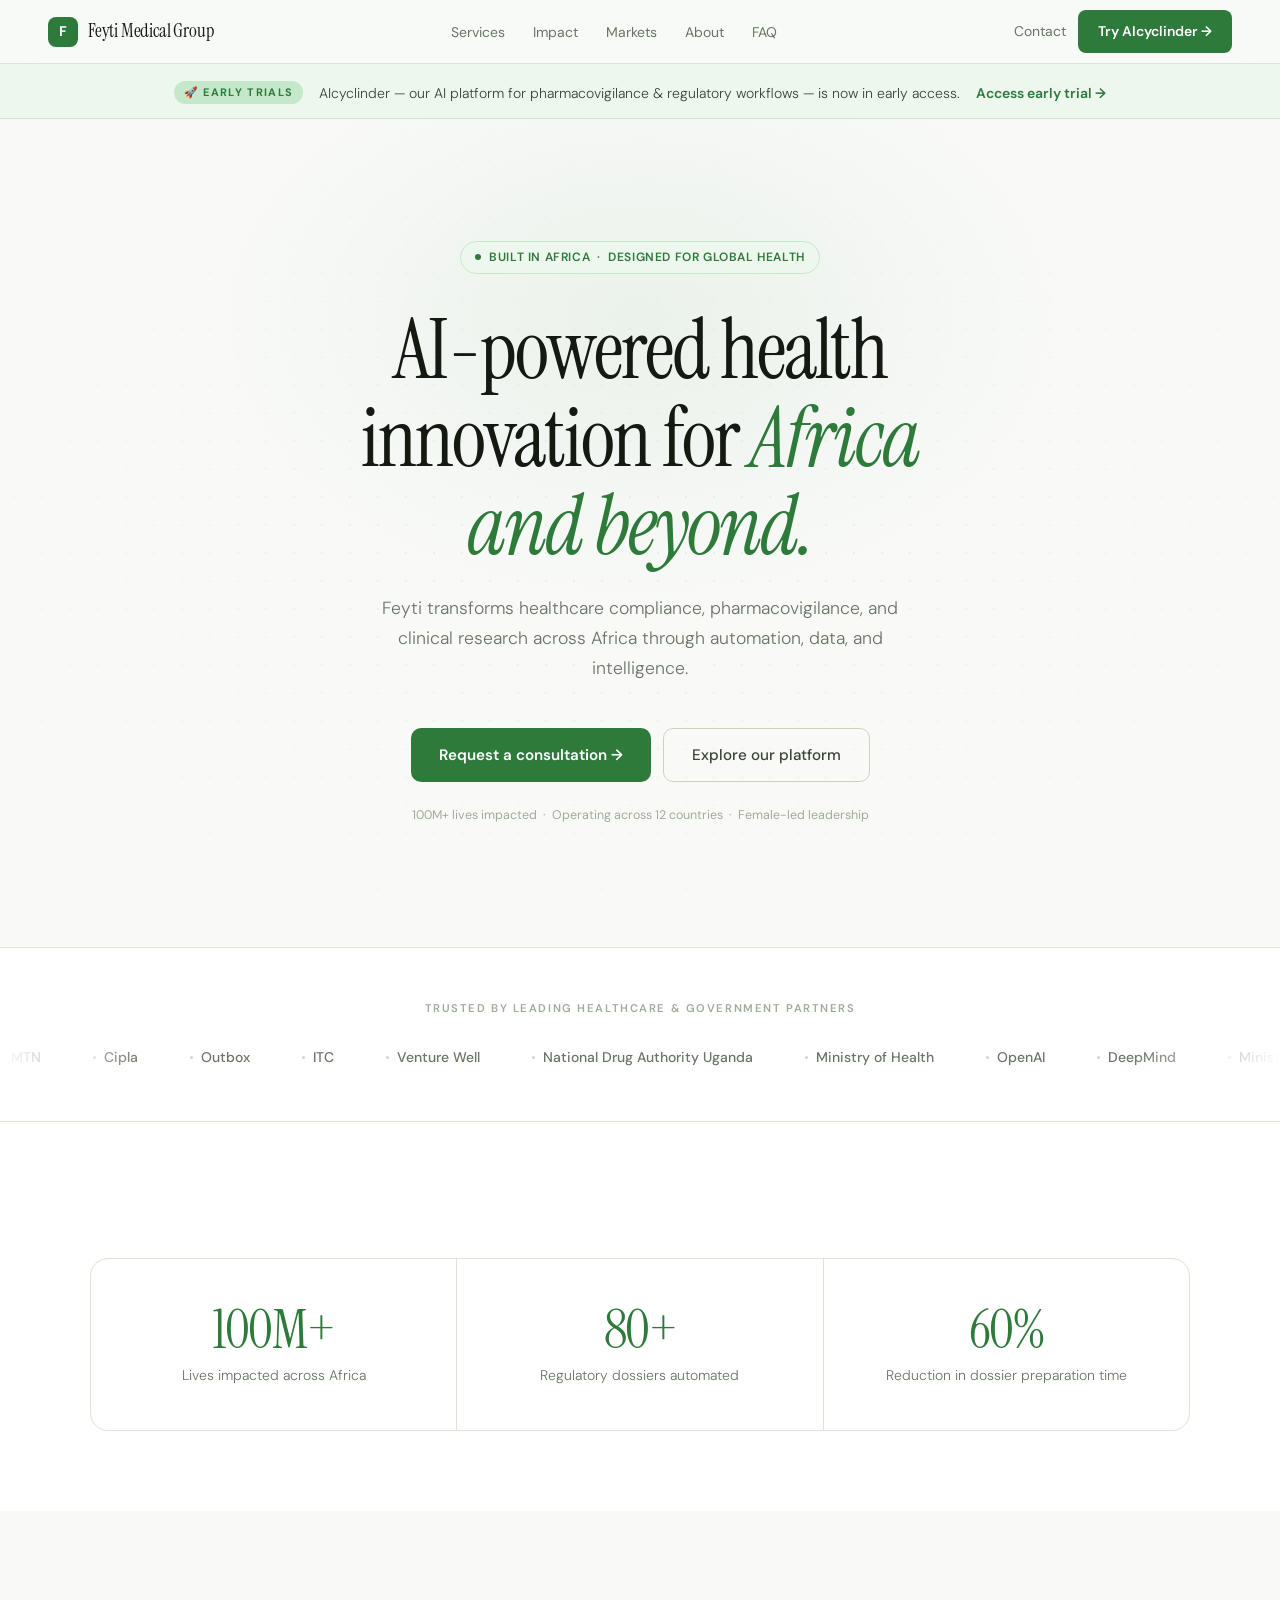
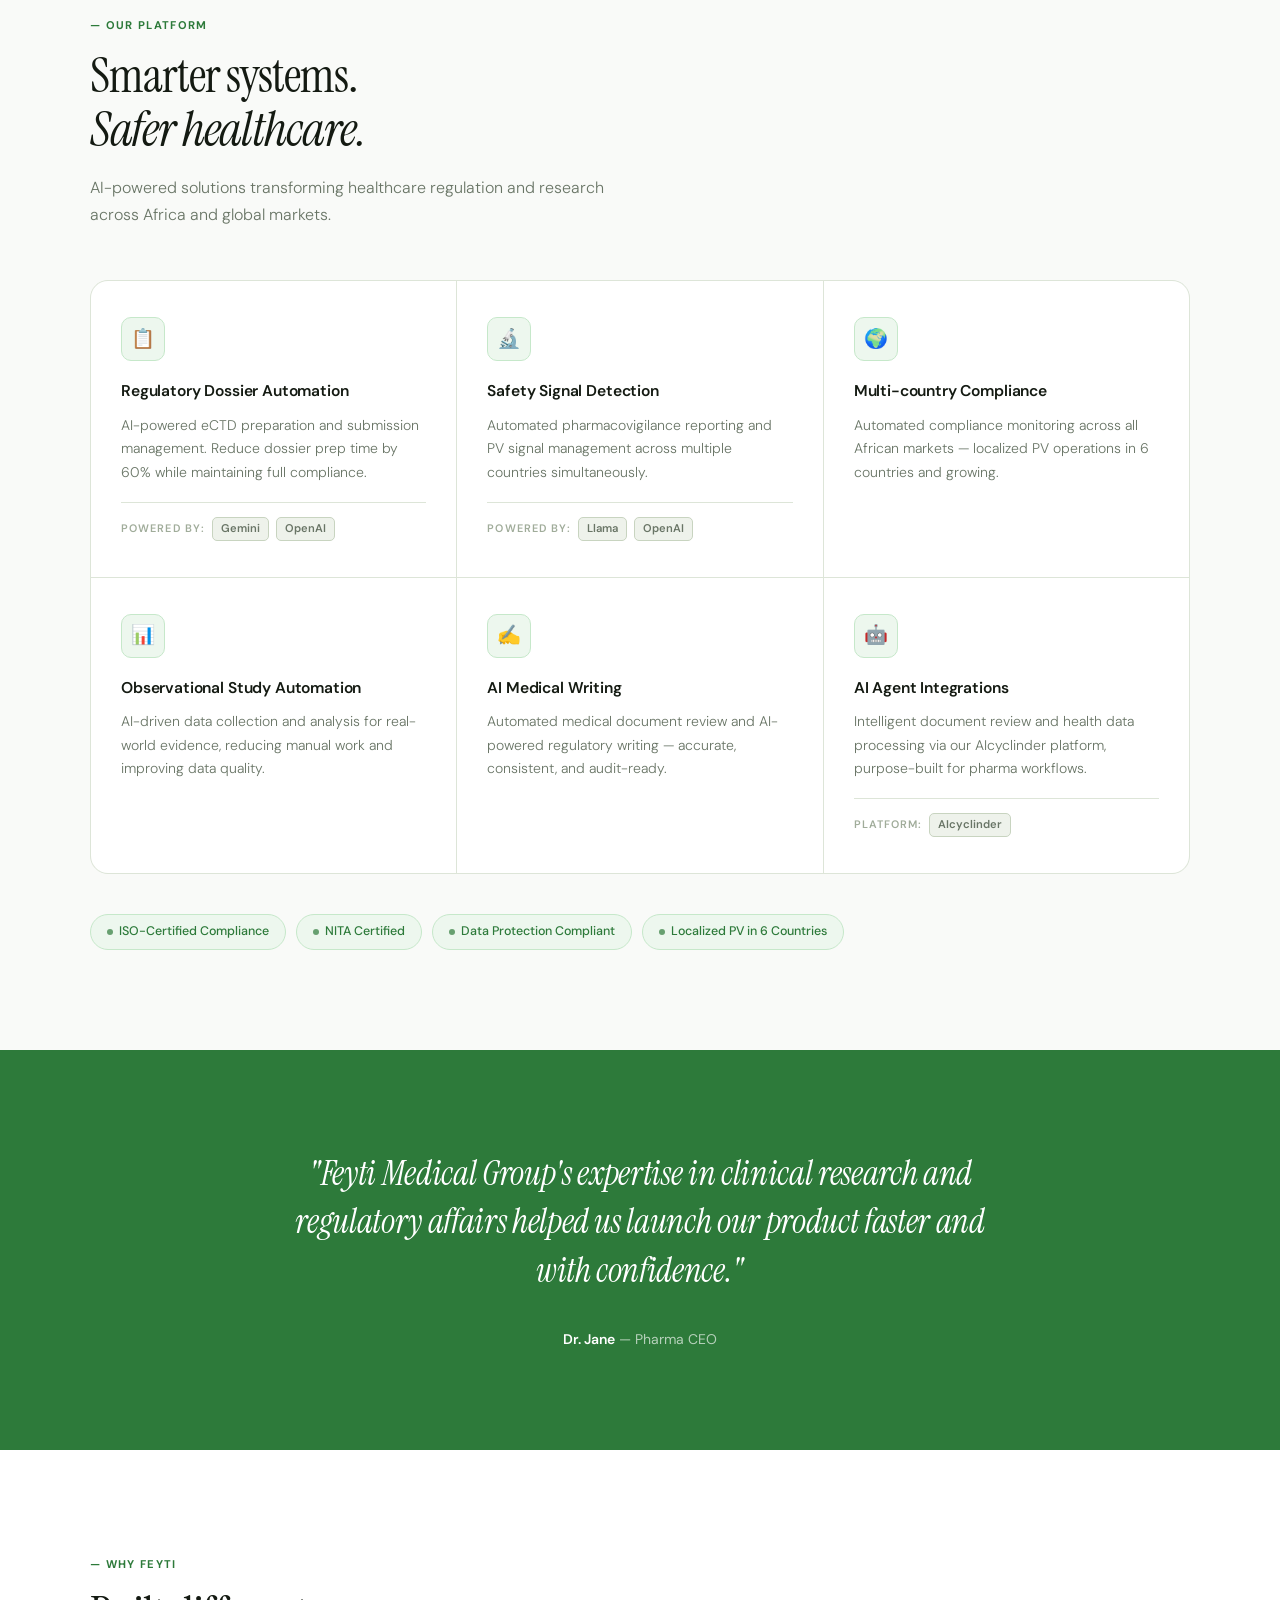
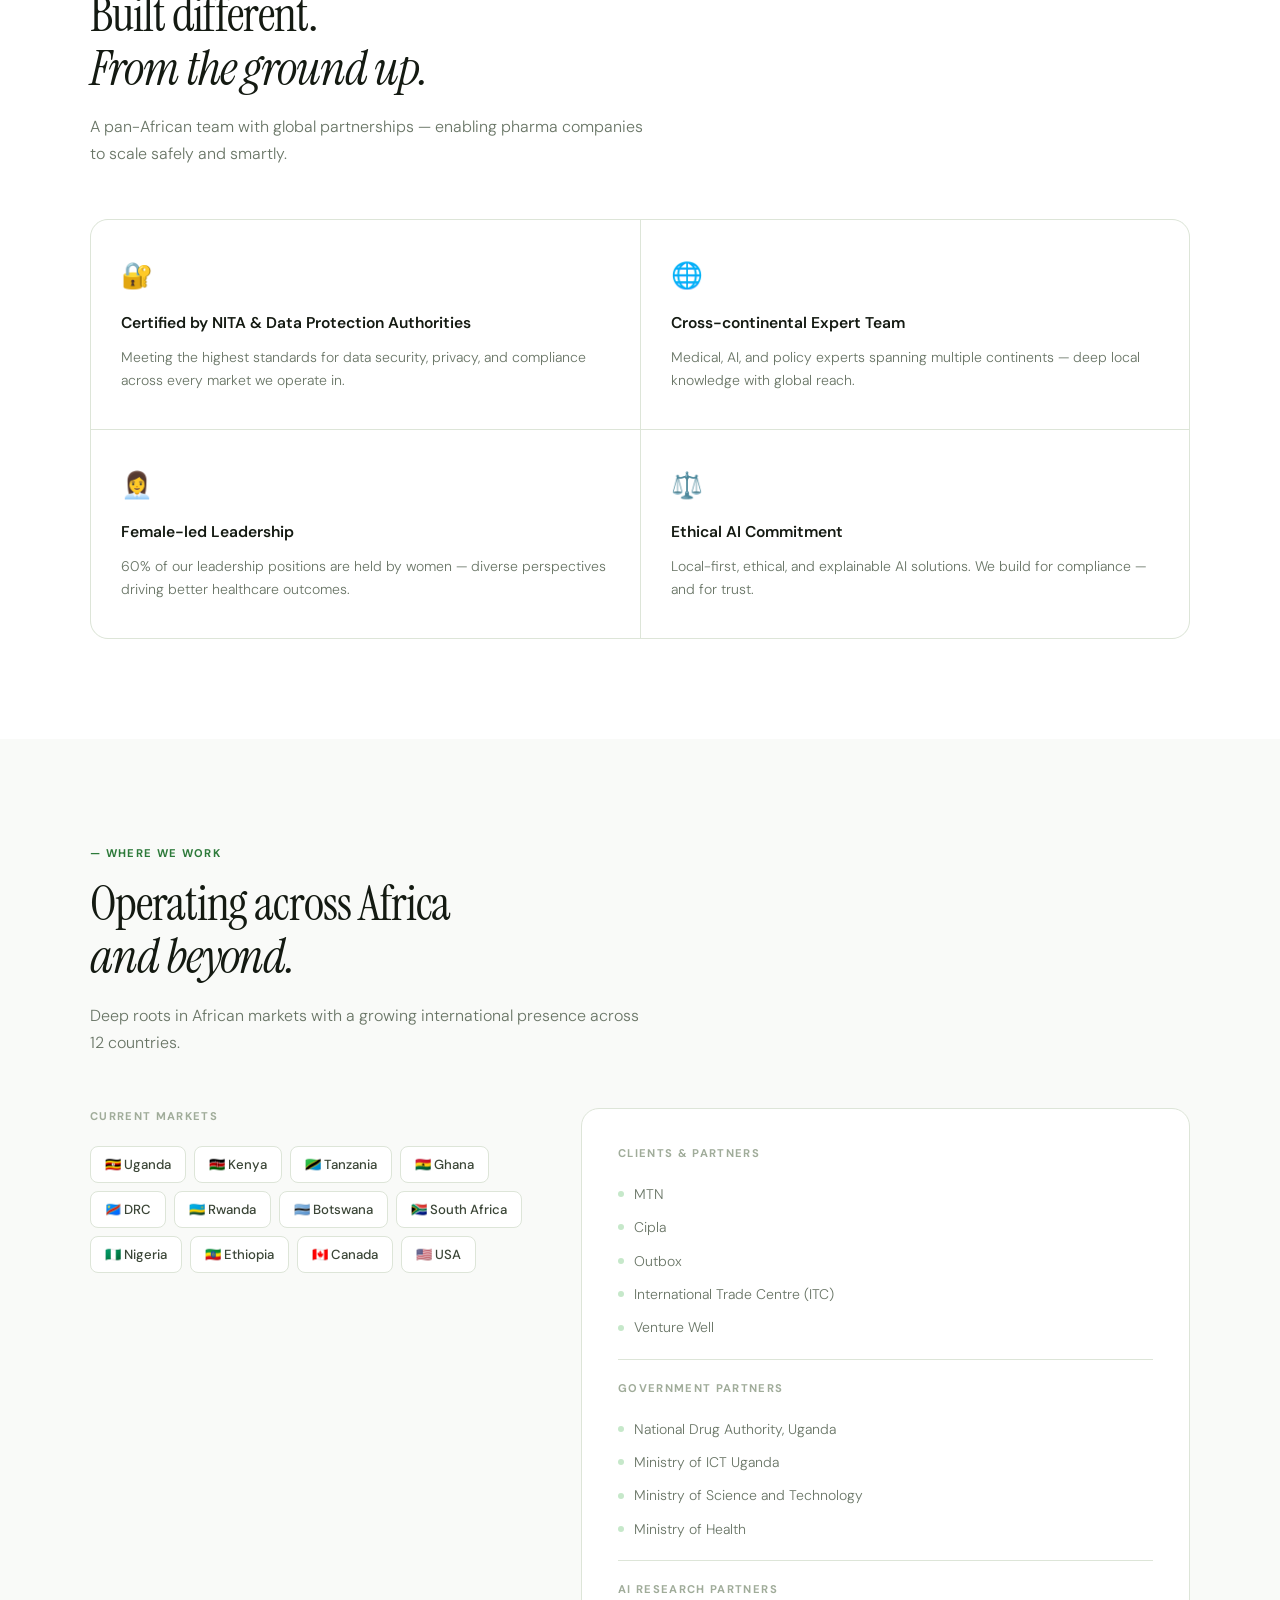
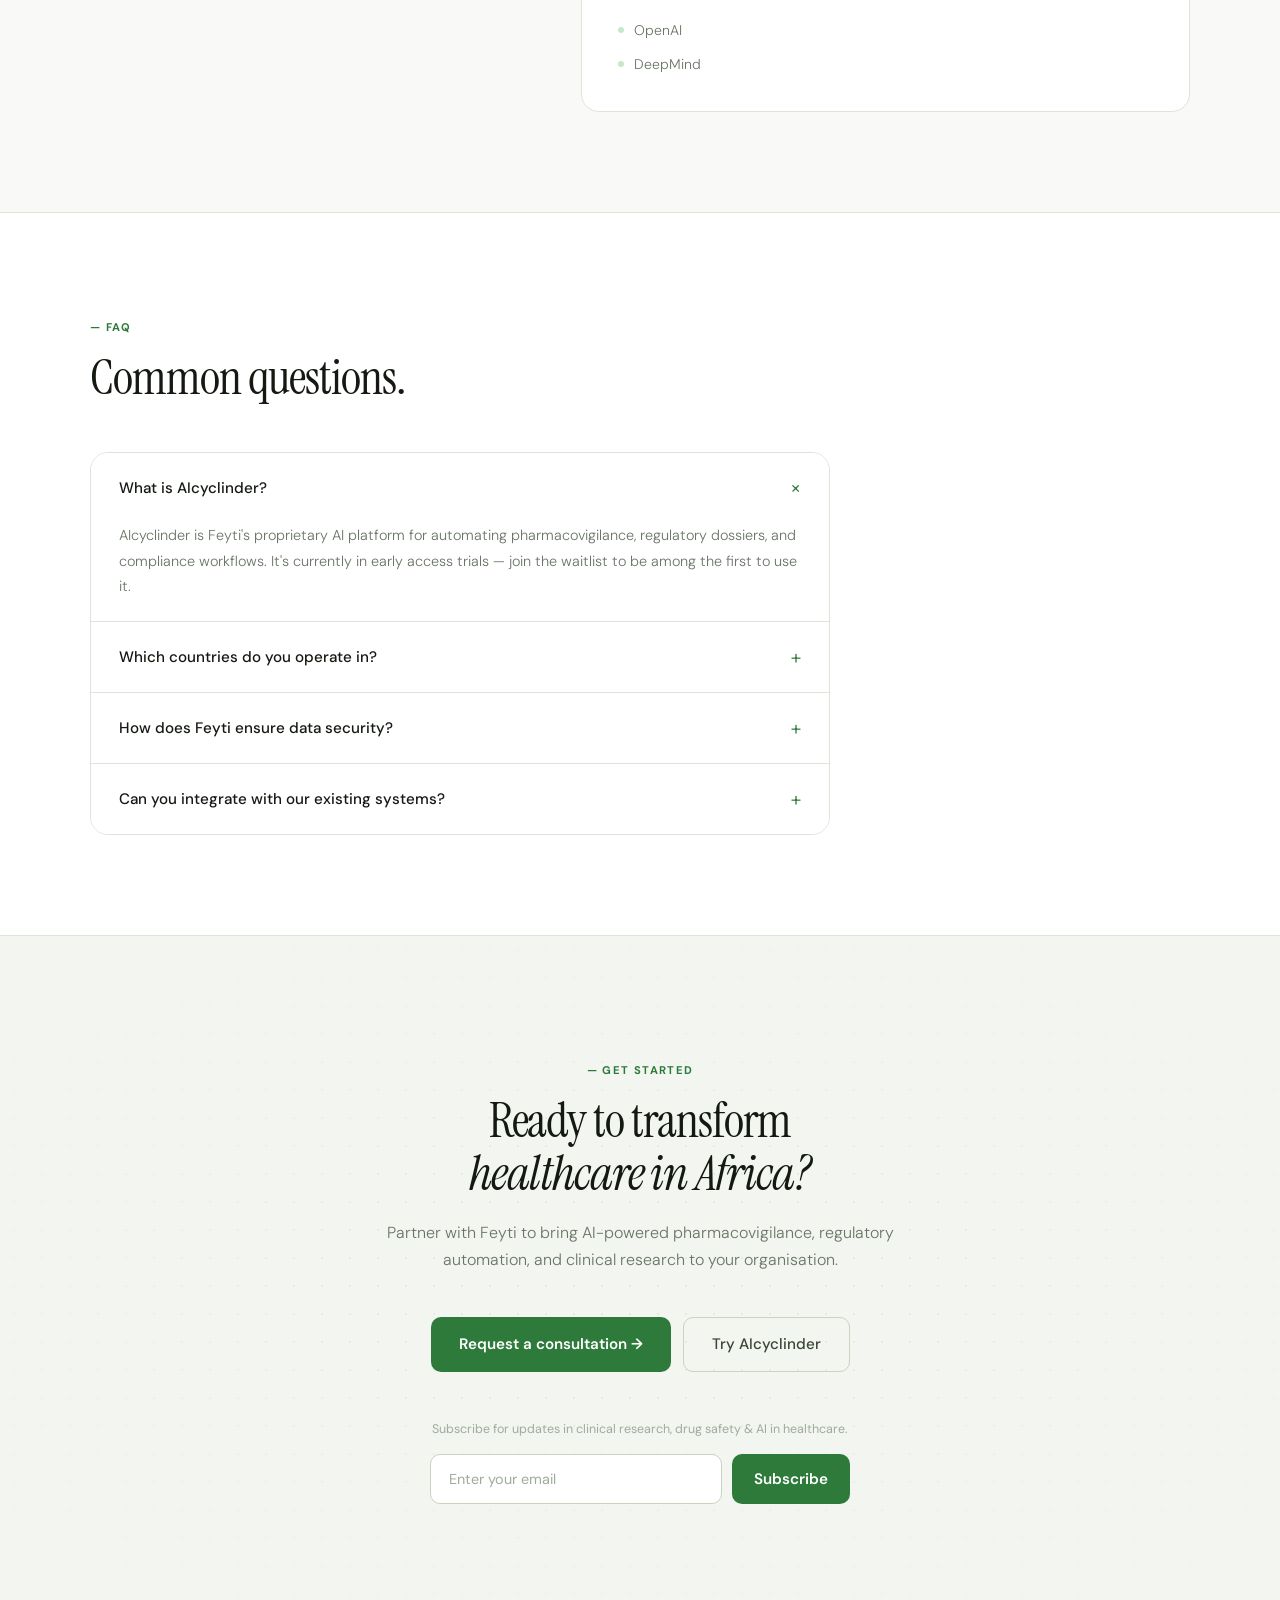
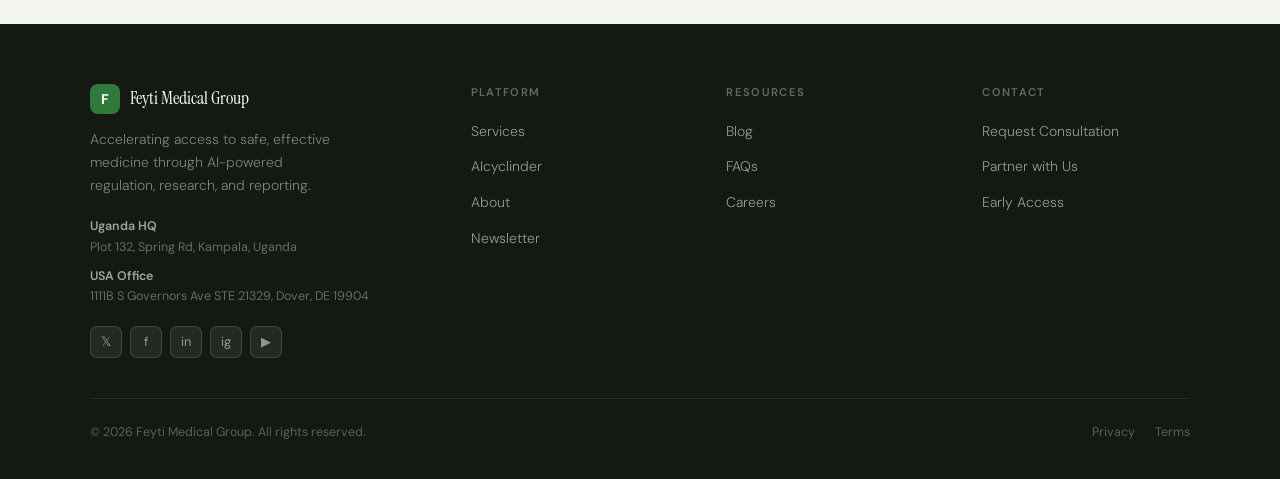
==== index.html @ adc1616b "Rename feyti-redesign-light.html to index.html" ====
<!DOCTYPE html>
<html lang="en">
<head>
<meta charset="UTF-8" />
<meta name="viewport" content="width=device-width, initial-scale=1.0" />
<title>Feyti Medical Group — AI-Powered Health Innovation for Africa</title>
<link rel="preconnect" href="https://fonts.googleapis.com" />
<link rel="preconnect" href="https://fonts.gstatic.com" crossorigin />
<link href="https://fonts.googleapis.com/css2?family=Instrument+Serif:ital@0;1&family=DM+Sans:wght@300;400;500;600&display=swap" rel="stylesheet" />
<style>
  *, *::before, *::after { box-sizing: border-box; margin: 0; padding: 0; }

  :root {
    --bg:        #f9faf8;
    --bg2:       #f2f5f0;
    --surface:   #ffffff;
    --surface2:  #eef2eb;
    --border:    #dde5d8;
    --border2:   #c8d4c0;

    --accent:    #2d7a3a;
    --accent-lt: #3d9e4e;
    --accent-bg: #edf7ee;
    --accent-mid:#c6e8ca;

    --text:      #141a12;
    --text2:     #3a4536;
    --muted:     #697566;
    --muted2:    #a0ac9a;

    --font-display: 'Instrument Serif', serif;
    --font-body:    'DM Sans', sans-serif;
  }

  html { scroll-behavior: smooth; }

  body {
    background: var(--bg);
    color: var(--text);
    font-family: var(--font-body);
    font-size: 16px;
    line-height: 1.6;
    -webkit-font-smoothing: antialiased;
    overflow-x: hidden;
  }

  /* ── NAV ──────────────────────────────────── */
  nav {
    position: fixed;
    top: 0; left: 0; right: 0;
    z-index: 100;
    display: flex;
    align-items: center;
    justify-content: space-between;
    padding: 0 48px;
    height: 64px;
    background: rgba(249,250,248,0.90);
    backdrop-filter: blur(16px);
    border-bottom: 1px solid var(--border);
  }

  .nav-logo {
    display: flex;
    align-items: center;
    gap: 10px;
    font-family: var(--font-display);
    font-size: 1.2rem;
    color: var(--text);
    text-decoration: none;
    letter-spacing: -0.01em;
  }

  .logo-mark {
    width: 30px; height: 30px;
    background: var(--accent);
    border-radius: 8px;
    display: flex;
    align-items: center;
    justify-content: center;
    color: #fff;
    font-family: var(--font-body);
    font-weight: 700;
    font-size: 14px;
  }

  .nav-links {
    display: flex;
    gap: 28px;
    list-style: none;
  }

  .nav-links a {
    color: var(--muted);
    text-decoration: none;
    font-size: 0.875rem;
    font-weight: 400;
    transition: color 0.2s;
  }
  .nav-links a:hover { color: var(--text); }

  .nav-right { display: flex; align-items: center; gap: 12px; }

  .btn-ghost {
    color: var(--muted);
    background: none;
    border: none;
    font-family: var(--font-body);
    font-size: 0.875rem;
    cursor: pointer;
    text-decoration: none;
    transition: color 0.2s;
  }
  .btn-ghost:hover { color: var(--text); }

  .btn-primary {
    display: inline-flex;
    align-items: center;
    gap: 6px;
    background: var(--accent);
    color: #fff;
    font-family: var(--font-body);
    font-weight: 600;
    font-size: 0.875rem;
    padding: 10px 20px;
    border-radius: 8px;
    border: none;
    cursor: pointer;
    text-decoration: none;
    transition: background 0.2s, transform 0.15s;
    white-space: nowrap;
  }
  .btn-primary:hover { background: var(--accent-lt); transform: translateY(-1px); }

  /* ── BANNER ───────────────────────────────── */
  .banner {
    background: var(--accent-bg);
    border-bottom: 1px solid var(--accent-mid);
    padding: 14px 24px;
    text-align: center;
    padding-top: 78px; /* nav offset */
  }

  .banner-inner {
    display: inline-flex;
    align-items: center;
    gap: 16px;
    flex-wrap: wrap;
    justify-content: center;
  }

  .banner-tag {
    font-size: 0.68rem;
    font-weight: 700;
    text-transform: uppercase;
    letter-spacing: 0.12em;
    color: var(--accent);
    background: var(--accent-mid);
    padding: 3px 10px;
    border-radius: 100px;
  }

  .banner p { font-size: 0.875rem; color: var(--text2); font-weight: 300; }

  .banner a {
    color: var(--accent);
    font-size: 0.875rem;
    font-weight: 600;
    text-decoration: none;
  }
  .banner a:hover { color: var(--accent-lt); }

  /* ── HERO ─────────────────────────────────── */
  .hero {
    min-height: 92vh;
    display: flex;
    flex-direction: column;
    align-items: center;
    justify-content: center;
    text-align: center;
    padding: 80px 24px 80px;
    position: relative;
    overflow: hidden;
  }

  /* soft green radial glow */
  .hero::before {
    content: '';
    position: absolute;
    top: -100px; left: 50%;
    transform: translateX(-50%);
    width: 900px; height: 600px;
    background: radial-gradient(ellipse at center, rgba(45,122,58,0.07) 0%, transparent 68%);
    pointer-events: none;
  }

  /* subtle dot-grid texture */
  .hero::after {
    content: '';
    position: absolute;
    inset: 0;
    background-image: radial-gradient(var(--border) 1px, transparent 1px);
    background-size: 28px 28px;
    pointer-events: none;
    opacity: 0.55;
    mask-image: radial-gradient(ellipse 80% 70% at 50% 50%, black, transparent);
  }

  .hero-badge {
    position: relative;
    z-index: 1;
    display: inline-flex;
    align-items: center;
    gap: 8px;
    border: 1px solid var(--accent-mid);
    background: var(--accent-bg);
    color: var(--accent);
    font-size: 0.75rem;
    font-weight: 600;
    padding: 6px 14px;
    border-radius: 100px;
    margin-bottom: 32px;
    letter-spacing: 0.05em;
    text-transform: uppercase;
  }

  .hero-badge .dot {
    width: 6px; height: 6px;
    border-radius: 50%;
    background: var(--accent);
    animation: pulse 2s ease-in-out infinite;
  }

  @keyframes pulse {
    0%,100% { opacity:1; transform:scale(1); }
    50% { opacity:0.35; transform:scale(0.75); }
  }

  .hero h1 {
    position: relative; z-index: 1;
    font-family: var(--font-display);
    font-size: clamp(2.8rem, 6.5vw, 5.8rem);
    font-weight: 400;
    line-height: 1.06;
    letter-spacing: -0.025em;
    max-width: 860px;
    margin-bottom: 24px;
    color: var(--text);
  }

  .hero h1 em {
    font-style: italic;
    color: var(--accent);
  }

  .hero-sub {
    position: relative; z-index: 1;
    font-size: 1.1rem;
    color: var(--muted);
    max-width: 520px;
    line-height: 1.7;
    margin-bottom: 44px;
    font-weight: 300;
  }

  .hero-ctas {
    position: relative; z-index: 1;
    display: flex;
    flex-wrap: wrap;
    gap: 12px;
    justify-content: center;
  }

  .btn-primary-lg {
    display: inline-flex;
    align-items: center;
    gap: 8px;
    background: var(--accent);
    color: #fff;
    font-family: var(--font-body);
    font-weight: 600;
    font-size: 0.95rem;
    padding: 14px 28px;
    border-radius: 10px;
    border: none;
    cursor: pointer;
    text-decoration: none;
    transition: background 0.2s, transform 0.15s, box-shadow 0.2s;
  }
  .btn-primary-lg:hover {
    background: var(--accent-lt);
    transform: translateY(-2px);
    box-shadow: 0 8px 28px rgba(45,122,58,0.22);
  }

  .btn-outline-lg {
    display: inline-flex;
    align-items: center;
    gap: 8px;
    background: transparent;
    color: var(--text2);
    font-family: var(--font-body);
    font-weight: 500;
    font-size: 0.95rem;
    padding: 14px 28px;
    border-radius: 10px;
    border: 1.5px solid var(--border2);
    cursor: pointer;
    text-decoration: none;
    transition: border-color 0.2s, color 0.2s, background 0.2s;
  }
  .btn-outline-lg:hover { border-color: var(--accent); color: var(--accent); background: var(--accent-bg); }

  .hero-note {
    position: relative; z-index: 1;
    margin-top: 24px;
    font-size: 0.78rem;
    color: var(--muted2);
  }

  /* ── TRUST TICKER ─────────────────────────── */
  .trust-section {
    padding: 52px 0;
    border-top: 1px solid var(--border);
    border-bottom: 1px solid var(--border);
    background: var(--surface);
    overflow: hidden;
  }

  .trust-label {
    text-align: center;
    font-size: 0.7rem;
    font-weight: 600;
    text-transform: uppercase;
    letter-spacing: 0.14em;
    color: var(--muted2);
    margin-bottom: 28px;
  }

  .ticker-wrap {
    overflow: hidden;
    mask-image: linear-gradient(to right, transparent, black 12%, black 88%, transparent);
  }

  .ticker-track {
    display: flex;
    gap: 52px;
    animation: ticker 30s linear infinite;
    white-space: nowrap;
  }

  @keyframes ticker {
    0% { transform: translateX(0); }
    100% { transform: translateX(-50%); }
  }

  .trust-item {
    display: flex;
    align-items: center;
    gap: 8px;
    font-size: 0.875rem;
    font-weight: 500;
    color: var(--muted);
    flex-shrink: 0;
  }

  .trust-item .sep {
    width: 3px; height: 3px;
    border-radius: 50%;
    background: var(--muted2);
    opacity: 0.5;
  }

  /* ── COMMON ───────────────────────────────── */
  section { padding: 100px 24px; }
  .container { max-width: 1100px; margin: 0 auto; }

  .section-tag {
    display: inline-flex;
    align-items: center;
    gap: 6px;
    font-size: 0.7rem;
    font-weight: 700;
    text-transform: uppercase;
    letter-spacing: 0.12em;
    color: var(--accent);
    margin-bottom: 14px;
  }

  .section-title {
    font-family: var(--font-display);
    font-size: clamp(1.9rem, 3.8vw, 3.1rem);
    font-weight: 400;
    letter-spacing: -0.022em;
    line-height: 1.1;
    margin-bottom: 18px;
    color: var(--text);
  }

  .section-sub {
    font-size: 1rem;
    color: var(--muted);
    max-width: 560px;
    line-height: 1.7;
    font-weight: 300;
  }

  /* ── STAT ROW ─────────────────────────────── */
  .stat-row {
    display: grid;
    grid-template-columns: repeat(3, 1fr);
    gap: 1px;
    background: var(--border);
    border: 1.5px solid var(--border);
    border-radius: 18px;
    overflow: hidden;
    margin-top: 56px;
  }

  .stat-cell {
    background: var(--surface);
    padding: 44px 36px;
    text-align: center;
    transition: background 0.2s;
  }
  .stat-cell:hover { background: var(--accent-bg); }

  .stat-value {
    font-family: var(--font-display);
    font-size: 3.4rem;
    font-weight: 400;
    color: var(--accent);
    letter-spacing: -0.025em;
    line-height: 1;
    margin-bottom: 8px;
  }

  .stat-label {
    font-size: 0.875rem;
    color: var(--muted);
    font-weight: 300;
    line-height: 1.5;
  }

  /* ── SERVICES GRID ────────────────────────── */
  .services-grid {
    display: grid;
    grid-template-columns: repeat(3, 1fr);
    gap: 1px;
    background: var(--border);
    border: 1.5px solid var(--border);
    border-radius: 18px;
    overflow: hidden;
    margin-top: 52px;
  }

  .service-card {
    background: var(--surface);
    padding: 36px 30px;
    transition: background 0.2s;
  }
  .service-card:hover { background: var(--accent-bg); }

  .service-icon {
    width: 44px; height: 44px;
    background: var(--accent-bg);
    border: 1.5px solid var(--accent-mid);
    border-radius: 10px;
    display: flex;
    align-items: center;
    justify-content: center;
    font-size: 1.2rem;
    margin-bottom: 18px;
  }

  .service-card h3 {
    font-size: 0.975rem;
    font-weight: 600;
    margin-bottom: 10px;
    color: var(--text);
    letter-spacing: -0.01em;
  }

  .service-card p {
    font-size: 0.875rem;
    color: var(--muted);
    line-height: 1.65;
    font-weight: 300;
  }

  .powered-by {
    margin-top: 18px;
    padding-top: 14px;
    border-top: 1px solid var(--border);
    display: flex;
    align-items: center;
    gap: 7px;
    flex-wrap: wrap;
  }

  .powered-by span.label {
    font-size: 0.68rem;
    font-weight: 600;
    text-transform: uppercase;
    letter-spacing: 0.1em;
    color: var(--muted2);
  }

  .ai-chip {
    font-size: 0.7rem;
    font-weight: 600;
    background: var(--surface2);
    border: 1px solid var(--border2);
    color: var(--muted);
    padding: 2px 8px;
    border-radius: 5px;
  }

  /* ── BADGES ───────────────────────────────── */
  .badges-row {
    display: flex;
    gap: 10px;
    flex-wrap: wrap;
    margin-top: 40px;
  }

  .badge-pill {
    display: inline-flex;
    align-items: center;
    gap: 6px;
    border: 1.5px solid var(--accent-mid);
    background: var(--accent-bg);
    border-radius: 100px;
    padding: 7px 16px;
    font-size: 0.78rem;
    font-weight: 500;
    color: var(--accent);
  }

  .badge-pill .dot {
    width: 6px; height: 6px;
    border-radius: 50%;
    background: var(--accent);
    opacity: 0.7;
  }

  /* ── TESTIMONIAL ──────────────────────────── */
  .testimonial-section {
    background: var(--accent);
    padding: 100px 24px;
  }

  .testimonial-card {
    max-width: 720px;
    margin: 0 auto;
    text-align: center;
  }

  .testimonial-quote {
    font-family: var(--font-display);
    font-size: clamp(1.4rem, 2.8vw, 2.1rem);
    font-weight: 400;
    font-style: italic;
    line-height: 1.45;
    color: #fff;
    margin-bottom: 32px;
    letter-spacing: -0.01em;
  }

  .testimonial-author {
    font-size: 0.875rem;
    color: rgba(255,255,255,0.65);
  }
  .testimonial-author strong { color: #fff; font-weight: 600; }

  /* ── WHY FEYTI ────────────────────────────── */
  .why-grid {
    display: grid;
    grid-template-columns: repeat(2, 1fr);
    gap: 1px;
    background: var(--border);
    border: 1.5px solid var(--border);
    border-radius: 18px;
    overflow: hidden;
    margin-top: 52px;
  }

  .why-card {
    background: var(--surface);
    padding: 36px 30px;
    transition: background 0.2s;
  }
  .why-card:hover { background: var(--accent-bg); }

  .why-icon {
    font-size: 1.6rem;
    margin-bottom: 14px;
    display: block;
  }

  .why-card h3 {
    font-size: 0.975rem;
    font-weight: 600;
    margin-bottom: 10px;
    color: var(--text);
  }

  .why-card p {
    font-size: 0.875rem;
    color: var(--muted);
    line-height: 1.65;
    font-weight: 300;
  }

  /* ── MARKETS ──────────────────────────────── */
  .markets-layout {
    display: grid;
    grid-template-columns: 1fr 1.4fr;
    gap: 56px;
    align-items: start;
    margin-top: 52px;
  }

  .market-tags {
    display: flex;
    flex-wrap: wrap;
    gap: 8px;
    margin-top: 20px;
  }

  .market-tag {
    font-size: 0.825rem;
    font-weight: 500;
    background: var(--surface);
    border: 1.5px solid var(--border);
    color: var(--text2);
    padding: 7px 14px;
    border-radius: 8px;
    transition: border-color 0.2s, color 0.2s, background 0.2s;
    cursor: default;
  }
  .market-tag:hover { border-color: var(--accent); color: var(--accent); background: var(--accent-bg); }

  .partners-box {
    background: var(--surface);
    border: 1.5px solid var(--border);
    border-radius: 18px;
    padding: 36px;
  }

  .partners-box h4 {
    font-size: 0.7rem;
    font-weight: 700;
    text-transform: uppercase;
    letter-spacing: 0.12em;
    color: var(--muted2);
    margin-bottom: 20px;
  }

  .partner-list { display: flex; flex-direction: column; gap: 11px; }

  .partner-item {
    display: flex;
    align-items: center;
    gap: 10px;
    font-size: 0.875rem;
    color: var(--muted);
    font-weight: 300;
  }

  .partner-dot {
    width: 6px; height: 6px;
    border-radius: 50%;
    background: var(--accent-mid);
    flex-shrink: 0;
  }

  .divider {
    margin: 20px 0;
    border: none;
    border-top: 1px solid var(--border);
  }

  /* ── FAQ ──────────────────────────────────── */
  .faq-list {
    margin-top: 48px;
    border: 1.5px solid var(--border);
    border-radius: 18px;
    overflow: hidden;
    max-width: 740px;
  }

  .faq-item { border-bottom: 1px solid var(--border); }
  .faq-item:last-child { border-bottom: none; }

  .faq-question {
    width: 100%;
    background: var(--surface);
    border: none;
    color: var(--text);
    font-family: var(--font-body);
    font-size: 0.95rem;
    font-weight: 500;
    text-align: left;
    padding: 22px 28px;
    cursor: pointer;
    display: flex;
    justify-content: space-between;
    align-items: center;
    gap: 16px;
    transition: background 0.2s;
  }
  .faq-question:hover { background: var(--accent-bg); }

  .faq-chevron {
    font-size: 1.25rem;
    color: var(--accent);
    transition: transform 0.25s;
    font-weight: 300;
    flex-shrink: 0;
  }
  .faq-item.open .faq-chevron { transform: rotate(45deg); }

  .faq-answer { overflow: hidden; max-height: 0; transition: max-height 0.3s ease; }
  .faq-item.open .faq-answer { max-height: 160px; }

  .faq-answer-inner {
    padding: 0 28px 22px;
    color: var(--muted);
    font-size: 0.9rem;
    line-height: 1.75;
    font-weight: 300;
    background: var(--surface);
  }

  /* ── CTA ──────────────────────────────────── */
  .cta-section {
    background: var(--bg2);
    border-top: 1px solid var(--border);
    padding: 120px 24px;
    text-align: center;
    position: relative;
    overflow: hidden;
  }

  .cta-section::before {
    content: '';
    position: absolute;
    inset: 0;
    background-image: radial-gradient(var(--border) 1px, transparent 1px);
    background-size: 28px 28px;
    pointer-events: none;
    opacity: 0.7;
    mask-image: radial-gradient(ellipse 80% 70% at 50% 50%, black, transparent);
  }

  .cta-inner { position: relative; z-index: 1; }

  .cta-section .section-title { max-width: 640px; margin: 0 auto 18px; }
  .cta-section .section-sub { margin: 0 auto 44px; }

  /* newsletter */
  .newsletter-row {
    display: flex;
    gap: 10px;
    justify-content: center;
    max-width: 420px;
    margin: 0 auto;
    flex-wrap: wrap;
  }

  .newsletter-input {
    flex: 1;
    min-width: 200px;
    background: var(--surface);
    border: 1.5px solid var(--border2);
    border-radius: 10px;
    color: var(--text);
    font-family: var(--font-body);
    font-size: 0.9rem;
    padding: 13px 18px;
    outline: none;
    transition: border-color 0.2s, box-shadow 0.2s;
  }
  .newsletter-input:focus { border-color: var(--accent); box-shadow: 0 0 0 3px rgba(45,122,58,0.12); }
  .newsletter-input::placeholder { color: var(--muted2); }

  /* ── FOOTER ───────────────────────────────── */
  footer {
    background: var(--text);
    padding: 60px 48px 36px;
  }

  .footer-inner {
    max-width: 1100px;
    margin: 0 auto;
    display: grid;
    grid-template-columns: 1.6fr 1fr 1fr 1fr;
    gap: 48px;
  }

  .footer-logo {
    display: flex;
    align-items: center;
    gap: 10px;
    font-family: var(--font-display);
    font-size: 1.15rem;
    color: #fff;
    text-decoration: none;
  }

  .footer-logo .logo-mark {
    background: var(--accent);
  }

  .footer-brand p {
    color: rgba(255,255,255,0.45);
    font-size: 0.875rem;
    line-height: 1.65;
    margin-top: 14px;
    font-weight: 300;
    max-width: 260px;
  }

  .footer-offices { margin-top: 20px; display: flex; flex-direction: column; gap: 10px; }

  .footer-office {
    font-size: 0.78rem;
    color: rgba(255,255,255,0.35);
    line-height: 1.5;
  }

  .footer-office strong {
    color: rgba(255,255,255,0.6);
    font-weight: 600;
    display: block;
    margin-bottom: 2px;
  }

  .footer-col h4 {
    font-size: 0.7rem;
    font-weight: 600;
    text-transform: uppercase;
    letter-spacing: 0.12em;
    color: rgba(255,255,255,0.35);
    margin-bottom: 16px;
  }

  .footer-col ul { list-style: none; display: flex; flex-direction: column; gap: 10px; }

  .footer-col a {
    color: rgba(255,255,255,0.55);
    font-size: 0.875rem;
    text-decoration: none;
    font-weight: 300;
    transition: color 0.2s;
  }
  .footer-col a:hover { color: #fff; }

  .social-row { display: flex; gap: 8px; margin-top: 20px; }

  .social-btn {
    width: 32px; height: 32px;
    background: rgba(255,255,255,0.07);
    border: 1px solid rgba(255,255,255,0.12);
    border-radius: 7px;
    display: flex;
    align-items: center;
    justify-content: center;
    color: rgba(255,255,255,0.5);
    font-size: 0.8rem;
    text-decoration: none;
    transition: background 0.2s, color 0.2s, border-color 0.2s;
  }
  .social-btn:hover { background: var(--accent); color: #fff; border-color: var(--accent); }

  .footer-bottom {
    max-width: 1100px;
    margin: 40px auto 0;
    padding-top: 24px;
    border-top: 1px solid rgba(255,255,255,0.08);
    display: flex;
    justify-content: space-between;
    align-items: center;
    font-size: 0.78rem;
    color: rgba(255,255,255,0.3);
  }

  .footer-bottom a { color: rgba(255,255,255,0.3); text-decoration: none; transition: color 0.2s; }
  .footer-bottom a:hover { color: rgba(255,255,255,0.6); }

  /* ── ANIMATIONS ───────────────────────────── */
  @keyframes fadeUp {
    from { opacity:0; transform:translateY(20px); }
    to { opacity:1; transform:translateY(0); }
  }
  .fade-up { animation: fadeUp 0.6s ease both; }
  .d1 { animation-delay: 0.1s; }
  .d2 { animation-delay: 0.22s; }
  .d3 { animation-delay: 0.36s; }
  .d4 { animation-delay: 0.5s; }

  /* ── RESPONSIVE ───────────────────────────── */
  @media (max-width: 860px) {
    nav { padding: 0 20px; }
    .nav-links { display: none; }
    .services-grid, .stat-row, .why-grid { grid-template-columns: 1fr; }
    .markets-layout { grid-template-columns: 1fr; }
    .footer-inner { grid-template-columns: 1fr 1fr; gap: 32px; }
    .footer-bottom { flex-direction: column; gap: 8px; text-align: center; }
  }
</style>
</head>
<body>

<!-- NAV -->
<nav>
  <a href="#" class="nav-logo">
    <div class="logo-mark">F</div>
    Feyti Medical Group
  </a>
  <ul class="nav-links">
    <li><a href="#services">Services</a></li>
    <li><a href="#impact">Impact</a></li>
    <li><a href="#markets">Markets</a></li>
    <li><a href="#about">About</a></li>
    <li><a href="#faq">FAQ</a></li>
  </ul>
  <div class="nav-right">
    <a href="https://feytimedicalgroup.com/contact.html" class="btn-ghost">Contact</a>
    <a href="https://app.aicyclinder.com/" class="btn-primary">Try AIcyclinder →</a>
  </div>
</nav>

<!-- EARLY ACCESS BANNER -->
<div class="banner">
  <div class="banner-inner">
    <span class="banner-tag">🚀 Early Trials</span>
    <p>AIcyclinder — our AI platform for pharmacovigilance &amp; regulatory workflows — is now in early access.</p>
    <a href="https://app.aicyclinder.com/">Access early trial →</a>
  </div>
</div>

<!-- HERO -->
<section class="hero">
  <div class="hero-badge fade-up">
    <span class="dot"></span>
    Built in Africa &nbsp;·&nbsp; Designed for Global Health
  </div>
  <h1 class="fade-up d1">
    AI-powered health<br />innovation for <em>Africa<br />and beyond.</em>
  </h1>
  <p class="hero-sub fade-up d2">
    Feyti transforms healthcare compliance, pharmacovigilance, and clinical research across Africa through automation, data, and intelligence.
  </p>
  <div class="hero-ctas fade-up d3">
    <a href="https://feytimedicalgroup.com/contact.html" class="btn-primary-lg">Request a consultation →</a>
    <a href="https://feytimedicalgroup.com/services.html" class="btn-outline-lg">Explore our platform</a>
  </div>
  <p class="hero-note fade-up d4">100M+ lives impacted &nbsp;·&nbsp; Operating across 12 countries &nbsp;·&nbsp; Female-led leadership</p>
</section>

<!-- TRUST TICKER -->
<div class="trust-section">
  <p class="trust-label">Trusted by leading healthcare &amp; government partners</p>
  <div class="ticker-wrap">
    <div class="ticker-track">
      <div class="trust-item"><span class="sep"></span>MTN</div>
      <div class="trust-item"><span class="sep"></span>Cipla</div>
      <div class="trust-item"><span class="sep"></span>Outbox</div>
      <div class="trust-item"><span class="sep"></span>ITC</div>
      <div class="trust-item"><span class="sep"></span>Venture Well</div>
      <div class="trust-item"><span class="sep"></span>National Drug Authority Uganda</div>
      <div class="trust-item"><span class="sep"></span>Ministry of Health</div>
      <div class="trust-item"><span class="sep"></span>OpenAI</div>
      <div class="trust-item"><span class="sep"></span>DeepMind</div>
      <div class="trust-item"><span class="sep"></span>Ministry of ICT Uganda</div>
      <!-- duplicate for seamless loop -->
      <div class="trust-item"><span class="sep"></span>MTN</div>
      <div class="trust-item"><span class="sep"></span>Cipla</div>
      <div class="trust-item"><span class="sep"></span>Outbox</div>
      <div class="trust-item"><span class="sep"></span>ITC</div>
      <div class="trust-item"><span class="sep"></span>Venture Well</div>
      <div class="trust-item"><span class="sep"></span>National Drug Authority Uganda</div>
      <div class="trust-item"><span class="sep"></span>Ministry of Health</div>
      <div class="trust-item"><span class="sep"></span>OpenAI</div>
      <div class="trust-item"><span class="sep"></span>DeepMind</div>
      <div class="trust-item"><span class="sep"></span>Ministry of ICT Uganda</div>
    </div>
  </div>
</div>

<!-- STATS -->
<section style="padding: 80px 24px; background: var(--surface);" id="impact">
  <div class="container">
    <div class="stat-row">
      <div class="stat-cell">
        <div class="stat-value">100M+</div>
        <div class="stat-label">Lives impacted across Africa</div>
      </div>
      <div class="stat-cell">
        <div class="stat-value">80+</div>
        <div class="stat-label">Regulatory dossiers automated</div>
      </div>
      <div class="stat-cell">
        <div class="stat-value">60%</div>
        <div class="stat-label">Reduction in dossier preparation time</div>
      </div>
    </div>
  </div>
</section>

<!-- SERVICES -->
<section id="services" style="padding: 100px 24px;">
  <div class="container">
    <div class="section-tag">— Our platform</div>
    <h2 class="section-title">Smarter systems.<br /><em>Safer healthcare.</em></h2>
    <p class="section-sub">AI-powered solutions transforming healthcare regulation and research across Africa and global markets.</p>

    <div class="services-grid">
      <div class="service-card">
        <div class="service-icon">📋</div>
        <h3>Regulatory Dossier Automation</h3>
        <p>AI-powered eCTD preparation and submission management. Reduce dossier prep time by 60% while maintaining full compliance.</p>
        <div class="powered-by">
          <span class="label">Powered by:</span>
          <span class="ai-chip">Gemini</span>
          <span class="ai-chip">OpenAI</span>
        </div>
      </div>
      <div class="service-card">
        <div class="service-icon">🔬</div>
        <h3>Safety Signal Detection</h3>
        <p>Automated pharmacovigilance reporting and PV signal management across multiple countries simultaneously.</p>
        <div class="powered-by">
          <span class="label">Powered by:</span>
          <span class="ai-chip">Llama</span>
          <span class="ai-chip">OpenAI</span>
        </div>
      </div>
      <div class="service-card">
        <div class="service-icon">🌍</div>
        <h3>Multi-country Compliance</h3>
        <p>Automated compliance monitoring across all African markets — localized PV operations in 6 countries and growing.</p>
      </div>
      <div class="service-card">
        <div class="service-icon">📊</div>
        <h3>Observational Study Automation</h3>
        <p>AI-driven data collection and analysis for real-world evidence, reducing manual work and improving data quality.</p>
      </div>
      <div class="service-card">
        <div class="service-icon">✍️</div>
        <h3>AI Medical Writing</h3>
        <p>Automated medical document review and AI-powered regulatory writing — accurate, consistent, and audit-ready.</p>
      </div>
      <div class="service-card">
        <div class="service-icon">🤖</div>
        <h3>AI Agent Integrations</h3>
        <p>Intelligent document review and health data processing via our AIcyclinder platform, purpose-built for pharma workflows.</p>
        <div class="powered-by">
          <span class="label">Platform:</span>
          <span class="ai-chip">AIcyclinder</span>
        </div>
      </div>
    </div>

    <div class="badges-row">
      <div class="badge-pill"><span class="dot"></span> ISO-Certified Compliance</div>
      <div class="badge-pill"><span class="dot"></span> NITA Certified</div>
      <div class="badge-pill"><span class="dot"></span> Data Protection Compliant</div>
      <div class="badge-pill"><span class="dot"></span> Localized PV in 6 Countries</div>
    </div>
  </div>
</section>

<!-- TESTIMONIAL (green bg) -->
<div class="testimonial-section">
  <div class="testimonial-card">
    <p class="testimonial-quote">"Feyti Medical Group's expertise in clinical research and regulatory affairs helped us launch our product faster and with confidence."</p>
    <p class="testimonial-author"><strong>Dr. Jane</strong> — Pharma CEO</p>
  </div>
</div>

<!-- WHY FEYTI -->
<section id="about" style="padding: 100px 24px; background: var(--surface);">
  <div class="container">
    <div class="section-tag">— Why Feyti</div>
    <h2 class="section-title">Built different.<br /><em>From the ground up.</em></h2>
    <p class="section-sub">A pan-African team with global partnerships — enabling pharma companies to scale safely and smartly.</p>

    <div class="why-grid">
      <div class="why-card">
        <span class="why-icon">🔐</span>
        <h3>Certified by NITA &amp; Data Protection Authorities</h3>
        <p>Meeting the highest standards for data security, privacy, and compliance across every market we operate in.</p>
      </div>
      <div class="why-card">
        <span class="why-icon">🌐</span>
        <h3>Cross-continental Expert Team</h3>
        <p>Medical, AI, and policy experts spanning multiple continents — deep local knowledge with global reach.</p>
      </div>
      <div class="why-card">
        <span class="why-icon">👩‍💼</span>
        <h3>Female-led Leadership</h3>
        <p>60% of our leadership positions are held by women — diverse perspectives driving better healthcare outcomes.</p>
      </div>
      <div class="why-card">
        <span class="why-icon">⚖️</span>
        <h3>Ethical AI Commitment</h3>
        <p>Local-first, ethical, and explainable AI solutions. We build for compliance — and for trust.</p>
      </div>
    </div>
  </div>
</section>

<!-- MARKETS -->
<section id="markets" style="padding: 100px 24px;">
  <div class="container">
    <div class="section-tag">— Where we work</div>
    <h2 class="section-title">Operating across Africa<br /><em>and beyond.</em></h2>
    <p class="section-sub">Deep roots in African markets with a growing international presence across 12 countries.</p>

    <div class="markets-layout">
      <div>
        <p style="font-size: 0.7rem; font-weight: 700; text-transform: uppercase; letter-spacing: 0.12em; color: var(--muted2); margin-bottom: 14px;">Current markets</p>
        <div class="market-tags">
          <span class="market-tag">🇺🇬 Uganda</span>
          <span class="market-tag">🇰🇪 Kenya</span>
          <span class="market-tag">🇹🇿 Tanzania</span>
          <span class="market-tag">🇬🇭 Ghana</span>
          <span class="market-tag">🇨🇩 DRC</span>
          <span class="market-tag">🇷🇼 Rwanda</span>
          <span class="market-tag">🇧🇼 Botswana</span>
          <span class="market-tag">🇿🇦 South Africa</span>
          <span class="market-tag">🇳🇬 Nigeria</span>
          <span class="market-tag">🇪🇹 Ethiopia</span>
          <span class="market-tag">🇨🇦 Canada</span>
          <span class="market-tag">🇺🇸 USA</span>
        </div>
      </div>

      <div class="partners-box">
        <h4>Clients &amp; Partners</h4>
        <div class="partner-list">
          <div class="partner-item"><span class="partner-dot"></span>MTN</div>
          <div class="partner-item"><span class="partner-dot"></span>Cipla</div>
          <div class="partner-item"><span class="partner-dot"></span>Outbox</div>
          <div class="partner-item"><span class="partner-dot"></span>International Trade Centre (ITC)</div>
          <div class="partner-item"><span class="partner-dot"></span>Venture Well</div>
        </div>
        <hr class="divider" />
        <h4>Government Partners</h4>
        <div class="partner-list">
          <div class="partner-item"><span class="partner-dot"></span>National Drug Authority, Uganda</div>
          <div class="partner-item"><span class="partner-dot"></span>Ministry of ICT Uganda</div>
          <div class="partner-item"><span class="partner-dot"></span>Ministry of Science and Technology</div>
          <div class="partner-item"><span class="partner-dot"></span>Ministry of Health</div>
        </div>
        <hr class="divider" />
        <h4>AI Research Partners</h4>
        <div class="partner-list">
          <div class="partner-item"><span class="partner-dot"></span>OpenAI</div>
          <div class="partner-item"><span class="partner-dot"></span>DeepMind</div>
        </div>
      </div>
    </div>
  </div>
</section>

<!-- FAQ -->
<section id="faq" style="background: var(--surface); padding: 100px 24px; border-top: 1px solid var(--border);">
  <div class="container">
    <div class="section-tag">— FAQ</div>
    <h2 class="section-title">Common questions.</h2>

    <div class="faq-list">
      <div class="faq-item open">
        <button class="faq-question" onclick="toggleFaq(this)">
          What is AIcyclinder?
          <span class="faq-chevron">+</span>
        </button>
        <div class="faq-answer">
          <div class="faq-answer-inner">AIcyclinder is Feyti's proprietary AI platform for automating pharmacovigilance, regulatory dossiers, and compliance workflows. It's currently in early access trials — join the waitlist to be among the first to use it.</div>
        </div>
      </div>
      <div class="faq-item">
        <button class="faq-question" onclick="toggleFaq(this)">
          Which countries do you operate in?
          <span class="faq-chevron">+</span>
        </button>
        <div class="faq-answer">
          <div class="faq-answer-inner">We currently operate across Uganda, Kenya, Tanzania, Ghana, DRC, Rwanda, Botswana, South Africa, Nigeria, Ethiopia, Canada, and the USA — with expansion plans for 2025–2026.</div>
        </div>
      </div>
      <div class="faq-item">
        <button class="faq-question" onclick="toggleFaq(this)">
          How does Feyti ensure data security?
          <span class="faq-chevron">+</span>
        </button>
        <div class="faq-answer">
          <div class="faq-answer-inner">We are certified by NITA and Data Protection Authorities, and operate ISO-certified compliance systems. All data is handled with strict security protocols that meet or exceed regional regulatory requirements.</div>
        </div>
      </div>
      <div class="faq-item">
        <button class="faq-question" onclick="toggleFaq(this)">
          Can you integrate with our existing systems?
          <span class="faq-chevron">+</span>
        </button>
        <div class="faq-answer">
          <div class="faq-answer-inner">Yes. We build custom integrations tailored to your existing regulatory, clinical, and compliance systems. Our team works closely with you to ensure AIcyclinder fits seamlessly into your current workflows.</div>
        </div>
      </div>
    </div>
  </div>
</section>

<!-- CTA + NEWSLETTER -->
<section class="cta-section">
  <div class="cta-inner container">
    <div class="section-tag" style="justify-content: center;">— Get started</div>
    <h2 class="section-title">Ready to transform<br /><em>healthcare in Africa?</em></h2>
    <p class="section-sub" style="margin: 0 auto 44px;">Partner with Feyti to bring AI-powered pharmacovigilance, regulatory automation, and clinical research to your organisation.</p>

    <div class="hero-ctas" style="margin-bottom: 48px;">
      <a href="https://feytimedicalgroup.com/contact.html" class="btn-primary-lg">Request a consultation →</a>
      <a href="https://app.aicyclinder.com/" class="btn-outline-lg">Try AIcyclinder</a>
    </div>

    <p style="font-size: 0.78rem; color: var(--muted2); margin-bottom: 14px;">Subscribe for updates in clinical research, drug safety &amp; AI in healthcare.</p>
    <div class="newsletter-row">
      <input type="email" class="newsletter-input" placeholder="Enter your email" />
      <a href="#" class="btn-primary-lg" style="white-space: nowrap; padding: 13px 22px;">Subscribe</a>
    </div>
  </div>
</section>

<!-- FOOTER -->
<footer>
  <div class="footer-inner">
    <div class="footer-brand">
      <a href="#" class="footer-logo">
        <div class="logo-mark">F</div>
        Feyti Medical Group
      </a>
      <p>Accelerating access to safe, effective medicine through AI-powered regulation, research, and reporting.</p>
      <div class="footer-offices">
        <div class="footer-office">
          <strong>Uganda HQ</strong>
          Plot 132, Spring Rd, Kampala, Uganda
        </div>
        <div class="footer-office">
          <strong>USA Office</strong>
          1111B S Governors Ave STE 21329, Dover, DE 19904
        </div>
      </div>
      <div class="social-row">
        <a href="https://x.com/feytigroup" class="social-btn" title="X">𝕏</a>
        <a href="https://www.facebook.com/Feyti256" class="social-btn" title="Facebook">f</a>
        <a href="https://www.linkedin.com/company/feytimedicalgroup/" class="social-btn" title="LinkedIn">in</a>
        <a href="https://www.instagram.com/feytimedicalgroup/" class="social-btn" title="Instagram">ig</a>
        <a href="https://www.youtube.com/@FeytiMedicalGroup/videos" class="social-btn" title="YouTube">▶</a>
      </div>
    </div>

    <div class="footer-col">
      <h4>Platform</h4>
      <ul>
        <li><a href="https://feytimedicalgroup.com/services.html">Services</a></li>
        <li><a href="https://app.aicyclinder.com/">AIcyclinder</a></li>
        <li><a href="https://feytimedicalgroup.com/about.html">About</a></li>
        <li><a href="https://feytimedicalgroup.com/newsletter.html">Newsletter</a></li>
      </ul>
    </div>

    <div class="footer-col">
      <h4>Resources</h4>
      <ul>
        <li><a href="https://feytimedicalgroup.medium.com/">Blog</a></li>
        <li><a href="https://feytimedicalgroup.com/faq.html">FAQs</a></li>
        <li><a href="https://feytimedicalgroup.com/career.html">Careers</a></li>
      </ul>
    </div>

    <div class="footer-col">
      <h4>Contact</h4>
      <ul>
        <li><a href="https://feytimedicalgroup.com/contact.html">Request Consultation</a></li>
        <li><a href="https://feytimedicalgroup.com/about.html">Partner with Us</a></li>
        <li><a href="https://app.aicyclinder.com/">Early Access</a></li>
      </ul>
    </div>
  </div>

  <div class="footer-bottom">
    <span>© 2026 Feyti Medical Group. All rights reserved.</span>
    <div style="display:flex; gap:20px;">
      <a href="#">Privacy</a>
      <a href="#">Terms</a>
    </div>
  </div>
</footer>

<script>
  function toggleFaq(btn) {
    const item = btn.closest('.faq-item');
    const wasOpen = item.classList.contains('open');
    document.querySelectorAll('.faq-item').forEach(i => i.classList.remove('open'));
    if (!wasOpen) item.classList.add('open');
  }
</script>
</body>
</html>
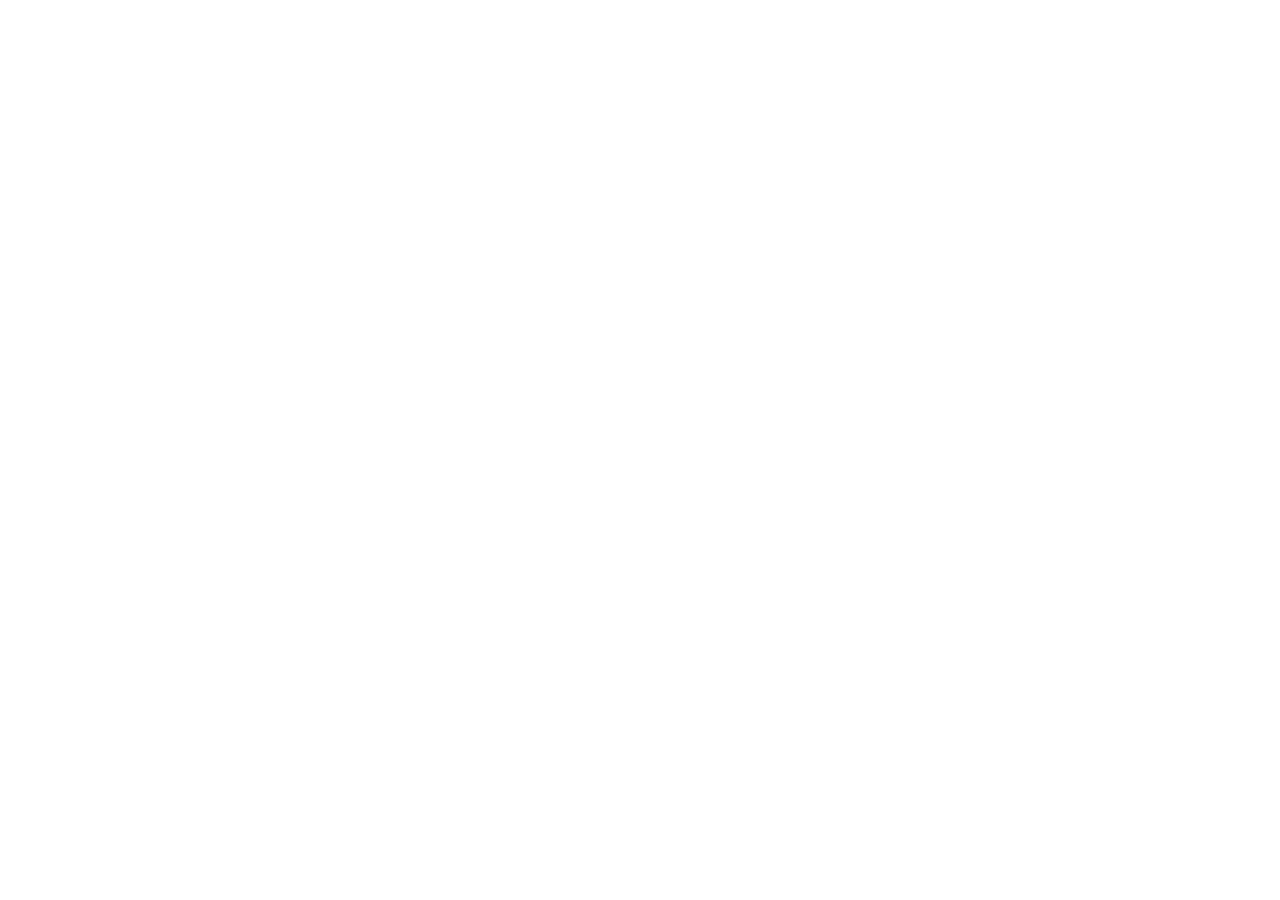
==== commit 191e1c1a: "Update index.html: add real Feyti logo and images" ====
--- a/index.html
+++ b/index.html
@@ -6,1306 +6,4 @@
 <title>Feyti Medical Group — AI-Powered Health Innovation for Africa</title>
 <link rel="preconnect" href="https://fonts.googleapis.com" />
 <link rel="preconnect" href="https://fonts.gstatic.com" crossorigin />
-<link href="https://fonts.googleapis.com/css2?family=Instrument+Serif:ital@0;1&family=DM+Sans:wght@300;400;500;600&display=swap" rel="stylesheet" />
-<style>
-  *, *::before, *::after { box-sizing: border-box; margin: 0; padding: 0; }
-
-  :root {
-    --bg:        #f9faf8;
-    --bg2:       #f2f5f0;
-    --surface:   #ffffff;
-    --surface2:  #eef2eb;
-    --border:    #dde5d8;
-    --border2:   #c8d4c0;
-
-    --accent:    #2d7a3a;
-    --accent-lt: #3d9e4e;
-    --accent-bg: #edf7ee;
-    --accent-mid:#c6e8ca;
-
-    --text:      #141a12;
-    --text2:     #3a4536;
-    --muted:     #697566;
-    --muted2:    #a0ac9a;
-
-    --font-display: 'Instrument Serif', serif;
-    --font-body:    'DM Sans', sans-serif;
-  }
-
-  html { scroll-behavior: smooth; }
-
-  body {
-    background: var(--bg);
-    color: var(--text);
-    font-family: var(--font-body);
-    font-size: 16px;
-    line-height: 1.6;
-    -webkit-font-smoothing: antialiased;
-    overflow-x: hidden;
-  }
-
-  /* ── NAV ──────────────────────────────────── */
-  nav {
-    position: fixed;
-    top: 0; left: 0; right: 0;
-    z-index: 100;
-    display: flex;
-    align-items: center;
-    justify-content: space-between;
-    padding: 0 48px;
-    height: 64px;
-    background: rgba(249,250,248,0.90);
-    backdrop-filter: blur(16px);
-    border-bottom: 1px solid var(--border);
-  }
-
-  .nav-logo {
-    display: flex;
-    align-items: center;
-    gap: 10px;
-    font-family: var(--font-display);
-    font-size: 1.2rem;
-    color: var(--text);
-    text-decoration: none;
-    letter-spacing: -0.01em;
-  }
-
-  .logo-mark {
-    width: 30px; height: 30px;
-    background: var(--accent);
-    border-radius: 8px;
-    display: flex;
-    align-items: center;
-    justify-content: center;
-    color: #fff;
-    font-family: var(--font-body);
-    font-weight: 700;
-    font-size: 14px;
-  }
-
-  .nav-links {
-    display: flex;
-    gap: 28px;
-    list-style: none;
-  }
-
-  .nav-links a {
-    color: var(--muted);
-    text-decoration: none;
-    font-size: 0.875rem;
-    font-weight: 400;
-    transition: color 0.2s;
-  }
-  .nav-links a:hover { color: var(--text); }
-
-  .nav-right { display: flex; align-items: center; gap: 12px; }
-
-  .btn-ghost {
-    color: var(--muted);
-    background: none;
-    border: none;
-    font-family: var(--font-body);
-    font-size: 0.875rem;
-    cursor: pointer;
-    text-decoration: none;
-    transition: color 0.2s;
-  }
-  .btn-ghost:hover { color: var(--text); }
-
-  .btn-primary {
-    display: inline-flex;
-    align-items: center;
-    gap: 6px;
-    background: var(--accent);
-    color: #fff;
-    font-family: var(--font-body);
-    font-weight: 600;
-    font-size: 0.875rem;
-    padding: 10px 20px;
-    border-radius: 8px;
-    border: none;
-    cursor: pointer;
-    text-decoration: none;
-    transition: background 0.2s, transform 0.15s;
-    white-space: nowrap;
-  }
-  .btn-primary:hover { background: var(--accent-lt); transform: translateY(-1px); }
-
-  /* ── BANNER ───────────────────────────────── */
-  .banner {
-    background: var(--accent-bg);
-    border-bottom: 1px solid var(--accent-mid);
-    padding: 14px 24px;
-    text-align: center;
-    padding-top: 78px; /* nav offset */
-  }
-
-  .banner-inner {
-    display: inline-flex;
-    align-items: center;
-    gap: 16px;
-    flex-wrap: wrap;
-    justify-content: center;
-  }
-
-  .banner-tag {
-    font-size: 0.68rem;
-    font-weight: 700;
-    text-transform: uppercase;
-    letter-spacing: 0.12em;
-    color: var(--accent);
-    background: var(--accent-mid);
-    padding: 3px 10px;
-    border-radius: 100px;
-  }
-
-  .banner p { font-size: 0.875rem; color: var(--text2); font-weight: 300; }
-
-  .banner a {
-    color: var(--accent);
-    font-size: 0.875rem;
-    font-weight: 600;
-    text-decoration: none;
-  }
-  .banner a:hover { color: var(--accent-lt); }
-
-  /* ── HERO ─────────────────────────────────── */
-  .hero {
-    min-height: 92vh;
-    display: flex;
-    flex-direction: column;
-    align-items: center;
-    justify-content: center;
-    text-align: center;
-    padding: 80px 24px 80px;
-    position: relative;
-    overflow: hidden;
-  }
-
-  /* soft green radial glow */
-  .hero::before {
-    content: '';
-    position: absolute;
-    top: -100px; left: 50%;
-    transform: translateX(-50%);
-    width: 900px; height: 600px;
-    background: radial-gradient(ellipse at center, rgba(45,122,58,0.07) 0%, transparent 68%);
-    pointer-events: none;
-  }
-
-  /* subtle dot-grid texture */
-  .hero::after {
-    content: '';
-    position: absolute;
-    inset: 0;
-    background-image: radial-gradient(var(--border) 1px, transparent 1px);
-    background-size: 28px 28px;
-    pointer-events: none;
-    opacity: 0.55;
-    mask-image: radial-gradient(ellipse 80% 70% at 50% 50%, black, transparent);
-  }
-
-  .hero-badge {
-    position: relative;
-    z-index: 1;
-    display: inline-flex;
-    align-items: center;
-    gap: 8px;
-    border: 1px solid var(--accent-mid);
-    background: var(--accent-bg);
-    color: var(--accent);
-    font-size: 0.75rem;
-    font-weight: 600;
-    padding: 6px 14px;
-    border-radius: 100px;
-    margin-bottom: 32px;
-    letter-spacing: 0.05em;
-    text-transform: uppercase;
-  }
-
-  .hero-badge .dot {
-    width: 6px; height: 6px;
-    border-radius: 50%;
-    background: var(--accent);
-    animation: pulse 2s ease-in-out infinite;
-  }
-
-  @keyframes pulse {
-    0%,100% { opacity:1; transform:scale(1); }
-    50% { opacity:0.35; transform:scale(0.75); }
-  }
-
-  .hero h1 {
-    position: relative; z-index: 1;
-    font-family: var(--font-display);
-    font-size: clamp(2.8rem, 6.5vw, 5.8rem);
-    font-weight: 400;
-    line-height: 1.06;
-    letter-spacing: -0.025em;
-    max-width: 860px;
-    margin-bottom: 24px;
-    color: var(--text);
-  }
-
-  .hero h1 em {
-    font-style: italic;
-    color: var(--accent);
-  }
-
-  .hero-sub {
-    position: relative; z-index: 1;
-    font-size: 1.1rem;
-    color: var(--muted);
-    max-width: 520px;
-    line-height: 1.7;
-    margin-bottom: 44px;
-    font-weight: 300;
-  }
-
-  .hero-ctas {
-    position: relative; z-index: 1;
-    display: flex;
-    flex-wrap: wrap;
-    gap: 12px;
-    justify-content: center;
-  }
-
-  .btn-primary-lg {
-    display: inline-flex;
-    align-items: center;
-    gap: 8px;
-    background: var(--accent);
-    color: #fff;
-    font-family: var(--font-body);
-    font-weight: 600;
-    font-size: 0.95rem;
-    padding: 14px 28px;
-    border-radius: 10px;
-    border: none;
-    cursor: pointer;
-    text-decoration: none;
-    transition: background 0.2s, transform 0.15s, box-shadow 0.2s;
-  }
-  .btn-primary-lg:hover {
-    background: var(--accent-lt);
-    transform: translateY(-2px);
-    box-shadow: 0 8px 28px rgba(45,122,58,0.22);
-  }
-
-  .btn-outline-lg {
-    display: inline-flex;
-    align-items: center;
-    gap: 8px;
-    background: transparent;
-    color: var(--text2);
-    font-family: var(--font-body);
-    font-weight: 500;
-    font-size: 0.95rem;
-    padding: 14px 28px;
-    border-radius: 10px;
-    border: 1.5px solid var(--border2);
-    cursor: pointer;
-    text-decoration: none;
-    transition: border-color 0.2s, color 0.2s, background 0.2s;
-  }
-  .btn-outline-lg:hover { border-color: var(--accent); color: var(--accent); background: var(--accent-bg); }
-
-  .hero-note {
-    position: relative; z-index: 1;
-    margin-top: 24px;
-    font-size: 0.78rem;
-    color: var(--muted2);
-  }
-
-  /* ── TRUST TICKER ─────────────────────────── */
-  .trust-section {
-    padding: 52px 0;
-    border-top: 1px solid var(--border);
-    border-bottom: 1px solid var(--border);
-    background: var(--surface);
-    overflow: hidden;
-  }
-
-  .trust-label {
-    text-align: center;
-    font-size: 0.7rem;
-    font-weight: 600;
-    text-transform: uppercase;
-    letter-spacing: 0.14em;
-    color: var(--muted2);
-    margin-bottom: 28px;
-  }
-
-  .ticker-wrap {
-    overflow: hidden;
-    mask-image: linear-gradient(to right, transparent, black 12%, black 88%, transparent);
-  }
-
-  .ticker-track {
-    display: flex;
-    gap: 52px;
-    animation: ticker 30s linear infinite;
-    white-space: nowrap;
-  }
-
-  @keyframes ticker {
-    0% { transform: translateX(0); }
-    100% { transform: translateX(-50%); }
-  }
-
-  .trust-item {
-    display: flex;
-    align-items: center;
-    gap: 8px;
-    font-size: 0.875rem;
-    font-weight: 500;
-    color: var(--muted);
-    flex-shrink: 0;
-  }
-
-  .trust-item .sep {
-    width: 3px; height: 3px;
-    border-radius: 50%;
-    background: var(--muted2);
-    opacity: 0.5;
-  }
-
-  /* ── COMMON ───────────────────────────────── */
-  section { padding: 100px 24px; }
-  .container { max-width: 1100px; margin: 0 auto; }
-
-  .section-tag {
-    display: inline-flex;
-    align-items: center;
-    gap: 6px;
-    font-size: 0.7rem;
-    font-weight: 700;
-    text-transform: uppercase;
-    letter-spacing: 0.12em;
-    color: var(--accent);
-    margin-bottom: 14px;
-  }
-
-  .section-title {
-    font-family: var(--font-display);
-    font-size: clamp(1.9rem, 3.8vw, 3.1rem);
-    font-weight: 400;
-    letter-spacing: -0.022em;
-    line-height: 1.1;
-    margin-bottom: 18px;
-    color: var(--text);
-  }
-
-  .section-sub {
-    font-size: 1rem;
-    color: var(--muted);
-    max-width: 560px;
-    line-height: 1.7;
-    font-weight: 300;
-  }
-
-  /* ── STAT ROW ─────────────────────────────── */
-  .stat-row {
-    display: grid;
-    grid-template-columns: repeat(3, 1fr);
-    gap: 1px;
-    background: var(--border);
-    border: 1.5px solid var(--border);
-    border-radius: 18px;
-    overflow: hidden;
-    margin-top: 56px;
-  }
-
-  .stat-cell {
-    background: var(--surface);
-    padding: 44px 36px;
-    text-align: center;
-    transition: background 0.2s;
-  }
-  .stat-cell:hover { background: var(--accent-bg); }
-
-  .stat-value {
-    font-family: var(--font-display);
-    font-size: 3.4rem;
-    font-weight: 400;
-    color: var(--accent);
-    letter-spacing: -0.025em;
-    line-height: 1;
-    margin-bottom: 8px;
-  }
-
-  .stat-label {
-    font-size: 0.875rem;
-    color: var(--muted);
-    font-weight: 300;
-    line-height: 1.5;
-  }
-
-  /* ── SERVICES GRID ────────────────────────── */
-  .services-grid {
-    display: grid;
-    grid-template-columns: repeat(3, 1fr);
-    gap: 1px;
-    background: var(--border);
-    border: 1.5px solid var(--border);
-    border-radius: 18px;
-    overflow: hidden;
-    margin-top: 52px;
-  }
-
-  .service-card {
-    background: var(--surface);
-    padding: 36px 30px;
-    transition: background 0.2s;
-  }
-  .service-card:hover { background: var(--accent-bg); }
-
-  .service-icon {
-    width: 44px; height: 44px;
-    background: var(--accent-bg);
-    border: 1.5px solid var(--accent-mid);
-    border-radius: 10px;
-    display: flex;
-    align-items: center;
-    justify-content: center;
-    font-size: 1.2rem;
-    margin-bottom: 18px;
-  }
-
-  .service-card h3 {
-    font-size: 0.975rem;
-    font-weight: 600;
-    margin-bottom: 10px;
-    color: var(--text);
-    letter-spacing: -0.01em;
-  }
-
-  .service-card p {
-    font-size: 0.875rem;
-    color: var(--muted);
-    line-height: 1.65;
-    font-weight: 300;
-  }
-
-  .powered-by {
-    margin-top: 18px;
-    padding-top: 14px;
-    border-top: 1px solid var(--border);
-    display: flex;
-    align-items: center;
-    gap: 7px;
-    flex-wrap: wrap;
-  }
-
-  .powered-by span.label {
-    font-size: 0.68rem;
-    font-weight: 600;
-    text-transform: uppercase;
-    letter-spacing: 0.1em;
-    color: var(--muted2);
-  }
-
-  .ai-chip {
-    font-size: 0.7rem;
-    font-weight: 600;
-    background: var(--surface2);
-    border: 1px solid var(--border2);
-    color: var(--muted);
-    padding: 2px 8px;
-    border-radius: 5px;
-  }
-
-  /* ── BADGES ───────────────────────────────── */
-  .badges-row {
-    display: flex;
-    gap: 10px;
-    flex-wrap: wrap;
-    margin-top: 40px;
-  }
-
-  .badge-pill {
-    display: inline-flex;
-    align-items: center;
-    gap: 6px;
-    border: 1.5px solid var(--accent-mid);
-    background: var(--accent-bg);
-    border-radius: 100px;
-    padding: 7px 16px;
-    font-size: 0.78rem;
-    font-weight: 500;
-    color: var(--accent);
-  }
-
-  .badge-pill .dot {
-    width: 6px; height: 6px;
-    border-radius: 50%;
-    background: var(--accent);
-    opacity: 0.7;
-  }
-
-  /* ── TESTIMONIAL ──────────────────────────── */
-  .testimonial-section {
-    background: var(--accent);
-    padding: 100px 24px;
-  }
-
-  .testimonial-card {
-    max-width: 720px;
-    margin: 0 auto;
-    text-align: center;
-  }
-
-  .testimonial-quote {
-    font-family: var(--font-display);
-    font-size: clamp(1.4rem, 2.8vw, 2.1rem);
-    font-weight: 400;
-    font-style: italic;
-    line-height: 1.45;
-    color: #fff;
-    margin-bottom: 32px;
-    letter-spacing: -0.01em;
-  }
-
-  .testimonial-author {
-    font-size: 0.875rem;
-    color: rgba(255,255,255,0.65);
-  }
-  .testimonial-author strong { color: #fff; font-weight: 600; }
-
-  /* ── WHY FEYTI ────────────────────────────── */
-  .why-grid {
-    display: grid;
-    grid-template-columns: repeat(2, 1fr);
-    gap: 1px;
-    background: var(--border);
-    border: 1.5px solid var(--border);
-    border-radius: 18px;
-    overflow: hidden;
-    margin-top: 52px;
-  }
-
-  .why-card {
-    background: var(--surface);
-    padding: 36px 30px;
-    transition: background 0.2s;
-  }
-  .why-card:hover { background: var(--accent-bg); }
-
-  .why-icon {
-    font-size: 1.6rem;
-    margin-bottom: 14px;
-    display: block;
-  }
-
-  .why-card h3 {
-    font-size: 0.975rem;
-    font-weight: 600;
-    margin-bottom: 10px;
-    color: var(--text);
-  }
-
-  .why-card p {
-    font-size: 0.875rem;
-    color: var(--muted);
-    line-height: 1.65;
-    font-weight: 300;
-  }
-
-  /* ── MARKETS ──────────────────────────────── */
-  .markets-layout {
-    display: grid;
-    grid-template-columns: 1fr 1.4fr;
-    gap: 56px;
-    align-items: start;
-    margin-top: 52px;
-  }
-
-  .market-tags {
-    display: flex;
-    flex-wrap: wrap;
-    gap: 8px;
-    margin-top: 20px;
-  }
-
-  .market-tag {
-    font-size: 0.825rem;
-    font-weight: 500;
-    background: var(--surface);
-    border: 1.5px solid var(--border);
-    color: var(--text2);
-    padding: 7px 14px;
-    border-radius: 8px;
-    transition: border-color 0.2s, color 0.2s, background 0.2s;
-    cursor: default;
-  }
-  .market-tag:hover { border-color: var(--accent); color: var(--accent); background: var(--accent-bg); }
-
-  .partners-box {
-    background: var(--surface);
-    border: 1.5px solid var(--border);
-    border-radius: 18px;
-    padding: 36px;
-  }
-
-  .partners-box h4 {
-    font-size: 0.7rem;
-    font-weight: 700;
-    text-transform: uppercase;
-    letter-spacing: 0.12em;
-    color: var(--muted2);
-    margin-bottom: 20px;
-  }
-
-  .partner-list { display: flex; flex-direction: column; gap: 11px; }
-
-  .partner-item {
-    display: flex;
-    align-items: center;
-    gap: 10px;
-    font-size: 0.875rem;
-    color: var(--muted);
-    font-weight: 300;
-  }
-
-  .partner-dot {
-    width: 6px; height: 6px;
-    border-radius: 50%;
-    background: var(--accent-mid);
-    flex-shrink: 0;
-  }
-
-  .divider {
-    margin: 20px 0;
-    border: none;
-    border-top: 1px solid var(--border);
-  }
-
-  /* ── FAQ ──────────────────────────────────── */
-  .faq-list {
-    margin-top: 48px;
-    border: 1.5px solid var(--border);
-    border-radius: 18px;
-    overflow: hidden;
-    max-width: 740px;
-  }
-
-  .faq-item { border-bottom: 1px solid var(--border); }
-  .faq-item:last-child { border-bottom: none; }
-
-  .faq-question {
-    width: 100%;
-    background: var(--surface);
-    border: none;
-    color: var(--text);
-    font-family: var(--font-body);
-    font-size: 0.95rem;
-    font-weight: 500;
-    text-align: left;
-    padding: 22px 28px;
-    cursor: pointer;
-    display: flex;
-    justify-content: space-between;
-    align-items: center;
-    gap: 16px;
-    transition: background 0.2s;
-  }
-  .faq-question:hover { background: var(--accent-bg); }
-
-  .faq-chevron {
-    font-size: 1.25rem;
-    color: var(--accent);
-    transition: transform 0.25s;
-    font-weight: 300;
-    flex-shrink: 0;
-  }
-  .faq-item.open .faq-chevron { transform: rotate(45deg); }
-
-  .faq-answer { overflow: hidden; max-height: 0; transition: max-height 0.3s ease; }
-  .faq-item.open .faq-answer { max-height: 160px; }
-
-  .faq-answer-inner {
-    padding: 0 28px 22px;
-    color: var(--muted);
-    font-size: 0.9rem;
-    line-height: 1.75;
-    font-weight: 300;
-    background: var(--surface);
-  }
-
-  /* ── CTA ──────────────────────────────────── */
-  .cta-section {
-    background: var(--bg2);
-    border-top: 1px solid var(--border);
-    padding: 120px 24px;
-    text-align: center;
-    position: relative;
-    overflow: hidden;
-  }
-
-  .cta-section::before {
-    content: '';
-    position: absolute;
-    inset: 0;
-    background-image: radial-gradient(var(--border) 1px, transparent 1px);
-    background-size: 28px 28px;
-    pointer-events: none;
-    opacity: 0.7;
-    mask-image: radial-gradient(ellipse 80% 70% at 50% 50%, black, transparent);
-  }
-
-  .cta-inner { position: relative; z-index: 1; }
-
-  .cta-section .section-title { max-width: 640px; margin: 0 auto 18px; }
-  .cta-section .section-sub { margin: 0 auto 44px; }
-
-  /* newsletter */
-  .newsletter-row {
-    display: flex;
-    gap: 10px;
-    justify-content: center;
-    max-width: 420px;
-    margin: 0 auto;
-    flex-wrap: wrap;
-  }
-
-  .newsletter-input {
-    flex: 1;
-    min-width: 200px;
-    background: var(--surface);
-    border: 1.5px solid var(--border2);
-    border-radius: 10px;
-    color: var(--text);
-    font-family: var(--font-body);
-    font-size: 0.9rem;
-    padding: 13px 18px;
-    outline: none;
-    transition: border-color 0.2s, box-shadow 0.2s;
-  }
-  .newsletter-input:focus { border-color: var(--accent); box-shadow: 0 0 0 3px rgba(45,122,58,0.12); }
-  .newsletter-input::placeholder { color: var(--muted2); }
-
-  /* ── FOOTER ───────────────────────────────── */
-  footer {
-    background: var(--text);
-    padding: 60px 48px 36px;
-  }
-
-  .footer-inner {
-    max-width: 1100px;
-    margin: 0 auto;
-    display: grid;
-    grid-template-columns: 1.6fr 1fr 1fr 1fr;
-    gap: 48px;
-  }
-
-  .footer-logo {
-    display: flex;
-    align-items: center;
-    gap: 10px;
-    font-family: var(--font-display);
-    font-size: 1.15rem;
-    color: #fff;
-    text-decoration: none;
-  }
-
-  .footer-logo .logo-mark {
-    background: var(--accent);
-  }
-
-  .footer-brand p {
-    color: rgba(255,255,255,0.45);
-    font-size: 0.875rem;
-    line-height: 1.65;
-    margin-top: 14px;
-    font-weight: 300;
-    max-width: 260px;
-  }
-
-  .footer-offices { margin-top: 20px; display: flex; flex-direction: column; gap: 10px; }
-
-  .footer-office {
-    font-size: 0.78rem;
-    color: rgba(255,255,255,0.35);
-    line-height: 1.5;
-  }
-
-  .footer-office strong {
-    color: rgba(255,255,255,0.6);
-    font-weight: 600;
-    display: block;
-    margin-bottom: 2px;
-  }
-
-  .footer-col h4 {
-    font-size: 0.7rem;
-    font-weight: 600;
-    text-transform: uppercase;
-    letter-spacing: 0.12em;
-    color: rgba(255,255,255,0.35);
-    margin-bottom: 16px;
-  }
-
-  .footer-col ul { list-style: none; display: flex; flex-direction: column; gap: 10px; }
-
-  .footer-col a {
-    color: rgba(255,255,255,0.55);
-    font-size: 0.875rem;
-    text-decoration: none;
-    font-weight: 300;
-    transition: color 0.2s;
-  }
-  .footer-col a:hover { color: #fff; }
-
-  .social-row { display: flex; gap: 8px; margin-top: 20px; }
-
-  .social-btn {
-    width: 32px; height: 32px;
-    background: rgba(255,255,255,0.07);
-    border: 1px solid rgba(255,255,255,0.12);
-    border-radius: 7px;
-    display: flex;
-    align-items: center;
-    justify-content: center;
-    color: rgba(255,255,255,0.5);
-    font-size: 0.8rem;
-    text-decoration: none;
-    transition: background 0.2s, color 0.2s, border-color 0.2s;
-  }
-  .social-btn:hover { background: var(--accent); color: #fff; border-color: var(--accent); }
-
-  .footer-bottom {
-    max-width: 1100px;
-    margin: 40px auto 0;
-    padding-top: 24px;
-    border-top: 1px solid rgba(255,255,255,0.08);
-    display: flex;
-    justify-content: space-between;
-    align-items: center;
-    font-size: 0.78rem;
-    color: rgba(255,255,255,0.3);
-  }
-
-  .footer-bottom a { color: rgba(255,255,255,0.3); text-decoration: none; transition: color 0.2s; }
-  .footer-bottom a:hover { color: rgba(255,255,255,0.6); }
-
-  /* ── ANIMATIONS ───────────────────────────── */
-  @keyframes fadeUp {
-    from { opacity:0; transform:translateY(20px); }
-    to { opacity:1; transform:translateY(0); }
-  }
-  .fade-up { animation: fadeUp 0.6s ease both; }
-  .d1 { animation-delay: 0.1s; }
-  .d2 { animation-delay: 0.22s; }
-  .d3 { animation-delay: 0.36s; }
-  .d4 { animation-delay: 0.5s; }
-
-  /* ── RESPONSIVE ───────────────────────────── */
-  @media (max-width: 860px) {
-    nav { padding: 0 20px; }
-    .nav-links { display: none; }
-    .services-grid, .stat-row, .why-grid { grid-template-columns: 1fr; }
-    .markets-layout { grid-template-columns: 1fr; }
-    .footer-inner { grid-template-columns: 1fr 1fr; gap: 32px; }
-    .footer-bottom { flex-direction: column; gap: 8px; text-align: center; }
-  }
-</style>
-</head>
-<body>
-
-<!-- NAV -->
-<nav>
-  <a href="#" class="nav-logo">
-    <div class="logo-mark">F</div>
-    Feyti Medical Group
-  </a>
-  <ul class="nav-links">
-    <li><a href="#services">Services</a></li>
-    <li><a href="#impact">Impact</a></li>
-    <li><a href="#markets">Markets</a></li>
-    <li><a href="#about">About</a></li>
-    <li><a href="#faq">FAQ</a></li>
-  </ul>
-  <div class="nav-right">
-    <a href="https://feytimedicalgroup.com/contact.html" class="btn-ghost">Contact</a>
-    <a href="https://app.aicyclinder.com/" class="btn-primary">Try AIcyclinder →</a>
-  </div>
-</nav>
-
-<!-- EARLY ACCESS BANNER -->
-<div class="banner">
-  <div class="banner-inner">
-    <span class="banner-tag">🚀 Early Trials</span>
-    <p>AIcyclinder — our AI platform for pharmacovigilance &amp; regulatory workflows — is now in early access.</p>
-    <a href="https://app.aicyclinder.com/">Access early trial →</a>
-  </div>
-</div>
-
-<!-- HERO -->
-<section class="hero">
-  <div class="hero-badge fade-up">
-    <span class="dot"></span>
-    Built in Africa &nbsp;·&nbsp; Designed for Global Health
-  </div>
-  <h1 class="fade-up d1">
-    AI-powered health<br />innovation for <em>Africa<br />and beyond.</em>
-  </h1>
-  <p class="hero-sub fade-up d2">
-    Feyti transforms healthcare compliance, pharmacovigilance, and clinical research across Africa through automation, data, and intelligence.
-  </p>
-  <div class="hero-ctas fade-up d3">
-    <a href="https://feytimedicalgroup.com/contact.html" class="btn-primary-lg">Request a consultation →</a>
-    <a href="https://feytimedicalgroup.com/services.html" class="btn-outline-lg">Explore our platform</a>
-  </div>
-  <p class="hero-note fade-up d4">100M+ lives impacted &nbsp;·&nbsp; Operating across 12 countries &nbsp;·&nbsp; Female-led leadership</p>
-</section>
-
-<!-- TRUST TICKER -->
-<div class="trust-section">
-  <p class="trust-label">Trusted by leading healthcare &amp; government partners</p>
-  <div class="ticker-wrap">
-    <div class="ticker-track">
-      <div class="trust-item"><span class="sep"></span>MTN</div>
-      <div class="trust-item"><span class="sep"></span>Cipla</div>
-      <div class="trust-item"><span class="sep"></span>Outbox</div>
-      <div class="trust-item"><span class="sep"></span>ITC</div>
-      <div class="trust-item"><span class="sep"></span>Venture Well</div>
-      <div class="trust-item"><span class="sep"></span>National Drug Authority Uganda</div>
-      <div class="trust-item"><span class="sep"></span>Ministry of Health</div>
-      <div class="trust-item"><span class="sep"></span>OpenAI</div>
-      <div class="trust-item"><span class="sep"></span>DeepMind</div>
-      <div class="trust-item"><span class="sep"></span>Ministry of ICT Uganda</div>
-      <!-- duplicate for seamless loop -->
-      <div class="trust-item"><span class="sep"></span>MTN</div>
-      <div class="trust-item"><span class="sep"></span>Cipla</div>
-      <div class="trust-item"><span class="sep"></span>Outbox</div>
-      <div class="trust-item"><span class="sep"></span>ITC</div>
-      <div class="trust-item"><span class="sep"></span>Venture Well</div>
-      <div class="trust-item"><span class="sep"></span>National Drug Authority Uganda</div>
-      <div class="trust-item"><span class="sep"></span>Ministry of Health</div>
-      <div class="trust-item"><span class="sep"></span>OpenAI</div>
-      <div class="trust-item"><span class="sep"></span>DeepMind</div>
-      <div class="trust-item"><span class="sep"></span>Ministry of ICT Uganda</div>
-    </div>
-  </div>
-</div>
-
-<!-- STATS -->
-<section style="padding: 80px 24px; background: var(--surface);" id="impact">
-  <div class="container">
-    <div class="stat-row">
-      <div class="stat-cell">
-        <div class="stat-value">100M+</div>
-        <div class="stat-label">Lives impacted across Africa</div>
-      </div>
-      <div class="stat-cell">
-        <div class="stat-value">80+</div>
-        <div class="stat-label">Regulatory dossiers automated</div>
-      </div>
-      <div class="stat-cell">
-        <div class="stat-value">60%</div>
-        <div class="stat-label">Reduction in dossier preparation time</div>
-      </div>
-    </div>
-  </div>
-</section>
-
-<!-- SERVICES -->
-<section id="services" style="padding: 100px 24px;">
-  <div class="container">
-    <div class="section-tag">— Our platform</div>
-    <h2 class="section-title">Smarter systems.<br /><em>Safer healthcare.</em></h2>
-    <p class="section-sub">AI-powered solutions transforming healthcare regulation and research across Africa and global markets.</p>
-
-    <div class="services-grid">
-      <div class="service-card">
-        <div class="service-icon">📋</div>
-        <h3>Regulatory Dossier Automation</h3>
-        <p>AI-powered eCTD preparation and submission management. Reduce dossier prep time by 60% while maintaining full compliance.</p>
-        <div class="powered-by">
-          <span class="label">Powered by:</span>
-          <span class="ai-chip">Gemini</span>
-          <span class="ai-chip">OpenAI</span>
-        </div>
-      </div>
-      <div class="service-card">
-        <div class="service-icon">🔬</div>
-        <h3>Safety Signal Detection</h3>
-        <p>Automated pharmacovigilance reporting and PV signal management across multiple countries simultaneously.</p>
-        <div class="powered-by">
-          <span class="label">Powered by:</span>
-          <span class="ai-chip">Llama</span>
-          <span class="ai-chip">OpenAI</span>
-        </div>
-      </div>
-      <div class="service-card">
-        <div class="service-icon">🌍</div>
-        <h3>Multi-country Compliance</h3>
-        <p>Automated compliance monitoring across all African markets — localized PV operations in 6 countries and growing.</p>
-      </div>
-      <div class="service-card">
-        <div class="service-icon">📊</div>
-        <h3>Observational Study Automation</h3>
-        <p>AI-driven data collection and analysis for real-world evidence, reducing manual work and improving data quality.</p>
-      </div>
-      <div class="service-card">
-        <div class="service-icon">✍️</div>
-        <h3>AI Medical Writing</h3>
-        <p>Automated medical document review and AI-powered regulatory writing — accurate, consistent, and audit-ready.</p>
-      </div>
-      <div class="service-card">
-        <div class="service-icon">🤖</div>
-        <h3>AI Agent Integrations</h3>
-        <p>Intelligent document review and health data processing via our AIcyclinder platform, purpose-built for pharma workflows.</p>
-        <div class="powered-by">
-          <span class="label">Platform:</span>
-          <span class="ai-chip">AIcyclinder</span>
-        </div>
-      </div>
-    </div>
-
-    <div class="badges-row">
-      <div class="badge-pill"><span class="dot"></span> ISO-Certified Compliance</div>
-      <div class="badge-pill"><span class="dot"></span> NITA Certified</div>
-      <div class="badge-pill"><span class="dot"></span> Data Protection Compliant</div>
-      <div class="badge-pill"><span class="dot"></span> Localized PV in 6 Countries</div>
-    </div>
-  </div>
-</section>
-
-<!-- TESTIMONIAL (green bg) -->
-<div class="testimonial-section">
-  <div class="testimonial-card">
-    <p class="testimonial-quote">"Feyti Medical Group's expertise in clinical research and regulatory affairs helped us launch our product faster and with confidence."</p>
-    <p class="testimonial-author"><strong>Dr. Jane</strong> — Pharma CEO</p>
-  </div>
-</div>
-
-<!-- WHY FEYTI -->
-<section id="about" style="padding: 100px 24px; background: var(--surface);">
-  <div class="container">
-    <div class="section-tag">— Why Feyti</div>
-    <h2 class="section-title">Built different.<br /><em>From the ground up.</em></h2>
-    <p class="section-sub">A pan-African team with global partnerships — enabling pharma companies to scale safely and smartly.</p>
-
-    <div class="why-grid">
-      <div class="why-card">
-        <span class="why-icon">🔐</span>
-        <h3>Certified by NITA &amp; Data Protection Authorities</h3>
-        <p>Meeting the highest standards for data security, privacy, and compliance across every market we operate in.</p>
-      </div>
-      <div class="why-card">
-        <span class="why-icon">🌐</span>
-        <h3>Cross-continental Expert Team</h3>
-        <p>Medical, AI, and policy experts spanning multiple continents — deep local knowledge with global reach.</p>
-      </div>
-      <div class="why-card">
-        <span class="why-icon">👩‍💼</span>
-        <h3>Female-led Leadership</h3>
-        <p>60% of our leadership positions are held by women — diverse perspectives driving better healthcare outcomes.</p>
-      </div>
-      <div class="why-card">
-        <span class="why-icon">⚖️</span>
-        <h3>Ethical AI Commitment</h3>
-        <p>Local-first, ethical, and explainable AI solutions. We build for compliance — and for trust.</p>
-      </div>
-    </div>
-  </div>
-</section>
-
-<!-- MARKETS -->
-<section id="markets" style="padding: 100px 24px;">
-  <div class="container">
-    <div class="section-tag">— Where we work</div>
-    <h2 class="section-title">Operating across Africa<br /><em>and beyond.</em></h2>
-    <p class="section-sub">Deep roots in African markets with a growing international presence across 12 countries.</p>
-
-    <div class="markets-layout">
-      <div>
-        <p style="font-size: 0.7rem; font-weight: 700; text-transform: uppercase; letter-spacing: 0.12em; color: var(--muted2); margin-bottom: 14px;">Current markets</p>
-        <div class="market-tags">
-          <span class="market-tag">🇺🇬 Uganda</span>
-          <span class="market-tag">🇰🇪 Kenya</span>
-          <span class="market-tag">🇹🇿 Tanzania</span>
-          <span class="market-tag">🇬🇭 Ghana</span>
-          <span class="market-tag">🇨🇩 DRC</span>
-          <span class="market-tag">🇷🇼 Rwanda</span>
-          <span class="market-tag">🇧🇼 Botswana</span>
-          <span class="market-tag">🇿🇦 South Africa</span>
-          <span class="market-tag">🇳🇬 Nigeria</span>
-          <span class="market-tag">🇪🇹 Ethiopia</span>
-          <span class="market-tag">🇨🇦 Canada</span>
-          <span class="market-tag">🇺🇸 USA</span>
-        </div>
-      </div>
-
-      <div class="partners-box">
-        <h4>Clients &amp; Partners</h4>
-        <div class="partner-list">
-          <div class="partner-item"><span class="partner-dot"></span>MTN</div>
-          <div class="partner-item"><span class="partner-dot"></span>Cipla</div>
-          <div class="partner-item"><span class="partner-dot"></span>Outbox</div>
-          <div class="partner-item"><span class="partner-dot"></span>International Trade Centre (ITC)</div>
-          <div class="partner-item"><span class="partner-dot"></span>Venture Well</div>
-        </div>
-        <hr class="divider" />
-        <h4>Government Partners</h4>
-        <div class="partner-list">
-          <div class="partner-item"><span class="partner-dot"></span>National Drug Authority, Uganda</div>
-          <div class="partner-item"><span class="partner-dot"></span>Ministry of ICT Uganda</div>
-          <div class="partner-item"><span class="partner-dot"></span>Ministry of Science and Technology</div>
-          <div class="partner-item"><span class="partner-dot"></span>Ministry of Health</div>
-        </div>
-        <hr class="divider" />
-        <h4>AI Research Partners</h4>
-        <div class="partner-list">
-          <div class="partner-item"><span class="partner-dot"></span>OpenAI</div>
-          <div class="partner-item"><span class="partner-dot"></span>DeepMind</div>
-        </div>
-      </div>
-    </div>
-  </div>
-</section>
-
-<!-- FAQ -->
-<section id="faq" style="background: var(--surface); padding: 100px 24px; border-top: 1px solid var(--border);">
-  <div class="container">
-    <div class="section-tag">— FAQ</div>
-    <h2 class="section-title">Common questions.</h2>
-
-    <div class="faq-list">
-      <div class="faq-item open">
-        <button class="faq-question" onclick="toggleFaq(this)">
-          What is AIcyclinder?
-          <span class="faq-chevron">+</span>
-        </button>
-        <div class="faq-answer">
-          <div class="faq-answer-inner">AIcyclinder is Feyti's proprietary AI platform for automating pharmacovigilance, regulatory dossiers, and compliance workflows. It's currently in early access trials — join the waitlist to be among the first to use it.</div>
-        </div>
-      </div>
-      <div class="faq-item">
-        <button class="faq-question" onclick="toggleFaq(this)">
-          Which countries do you operate in?
-          <span class="faq-chevron">+</span>
-        </button>
-        <div class="faq-answer">
-          <div class="faq-answer-inner">We currently operate across Uganda, Kenya, Tanzania, Ghana, DRC, Rwanda, Botswana, South Africa, Nigeria, Ethiopia, Canada, and the USA — with expansion plans for 2025–2026.</div>
-        </div>
-      </div>
-      <div class="faq-item">
-        <button class="faq-question" onclick="toggleFaq(this)">
-          How does Feyti ensure data security?
-          <span class="faq-chevron">+</span>
-        </button>
-        <div class="faq-answer">
-          <div class="faq-answer-inner">We are certified by NITA and Data Protection Authorities, and operate ISO-certified compliance systems. All data is handled with strict security protocols that meet or exceed regional regulatory requirements.</div>
-        </div>
-      </div>
-      <div class="faq-item">
-        <button class="faq-question" onclick="toggleFaq(this)">
-          Can you integrate with our existing systems?
-          <span class="faq-chevron">+</span>
-        </button>
-        <div class="faq-answer">
-          <div class="faq-answer-inner">Yes. We build custom integrations tailored to your existing regulatory, clinical, and compliance systems. Our team works closely with you to ensure AIcyclinder fits seamlessly into your current workflows.</div>
-        </div>
-      </div>
-    </div>
-  </div>
-</section>
-
-<!-- CTA + NEWSLETTER -->
-<section class="cta-section">
-  <div class="cta-inner container">
-    <div class="section-tag" style="justify-content: center;">— Get started</div>
-    <h2 class="section-title">Ready to transform<br /><em>healthcare in Africa?</em></h2>
-    <p class="section-sub" style="margin: 0 auto 44px;">Partner with Feyti to bring AI-powered pharmacovigilance, regulatory automation, and clinical research to your organisation.</p>
-
-    <div class="hero-ctas" style="margin-bottom: 48px;">
-      <a href="https://feytimedicalgroup.com/contact.html" class="btn-primary-lg">Request a consultation →</a>
-      <a href="https://app.aicyclinder.com/" class="btn-outline-lg">Try AIcyclinder</a>
-    </div>
-
-    <p style="font-size: 0.78rem; color: var(--muted2); margin-bottom: 14px;">Subscribe for updates in clinical research, drug safety &amp; AI in healthcare.</p>
-    <div class="newsletter-row">
-      <input type="email" class="newsletter-input" placeholder="Enter your email" />
-      <a href="#" class="btn-primary-lg" style="white-space: nowrap; padding: 13px 22px;">Subscribe</a>
-    </div>
-  </div>
-</section>
-
-<!-- FOOTER -->
-<footer>
-  <div class="footer-inner">
-    <div class="footer-brand">
-      <a href="#" class="footer-logo">
-        <div class="logo-mark">F</div>
-        Feyti Medical Group
-      </a>
-      <p>Accelerating access to safe, effective medicine through AI-powered regulation, research, and reporting.</p>
-      <div class="footer-offices">
-        <div class="footer-office">
-          <strong>Uganda HQ</strong>
-          Plot 132, Spring Rd, Kampala, Uganda
-        </div>
-        <div class="footer-office">
-          <strong>USA Office</strong>
-          1111B S Governors Ave STE 21329, Dover, DE 19904
-        </div>
-      </div>
-      <div class="social-row">
-        <a href="https://x.com/feytigroup" class="social-btn" title="X">𝕏</a>
-        <a href="https://www.facebook.com/Feyti256" class="social-btn" title="Facebook">f</a>
-        <a href="https://www.linkedin.com/company/feytimedicalgroup/" class="social-btn" title="LinkedIn">in</a>
-        <a href="https://www.instagram.com/feytimedicalgroup/" class="social-btn" title="Instagram">ig</a>
-        <a href="https://www.youtube.com/@FeytiMedicalGroup/videos" class="social-btn" title="YouTube">▶</a>
-      </div>
-    </div>
-
-    <div class="footer-col">
-      <h4>Platform</h4>
-      <ul>
-        <li><a href="https://feytimedicalgroup.com/services.html">Services</a></li>
-        <li><a href="https://app.aicyclinder.com/">AIcyclinder</a></li>
-        <li><a href="https://feytimedicalgroup.com/about.html">About</a></li>
-        <li><a href="https://feytimedicalgroup.com/newsletter.html">Newsletter</a></li>
-      </ul>
-    </div>
-
-    <div class="footer-col">
-      <h4>Resources</h4>
-      <ul>
-        <li><a href="https://feytimedicalgroup.medium.com/">Blog</a></li>
-        <li><a href="https://feytimedicalgroup.com/faq.html">FAQs</a></li>
-        <li><a href="https://feytimedicalgroup.com/career.html">Careers</a></li>
-      </ul>
-    </div>
-
-    <div class="footer-col">
-      <h4>Contact</h4>
-      <ul>
-        <li><a href="https://feytimedicalgroup.com/contact.html">Request Consultation</a></li>
-        <li><a href="https://feytimedicalgroup.com/about.html">Partner with Us</a></li>
-        <li><a href="https://app.aicyclinder.com/">Early Access</a></li>
-      </ul>
-    </div>
-  </div>
-
-  <div class="footer-bottom">
-    <span>© 2026 Feyti Medical Group. All rights reserved.</span>
-    <div style="display:flex; gap:20px;">
-      <a href="#">Privacy</a>
-      <a href="#">Terms</a>
-    </div>
-  </div>
-</footer>
-
-<script>
-  function toggleFaq(btn) {
-    const item = btn.closest('.faq-item');
-    const wasOpen = item.classList.contains('open');
-    document.querySelectorAll('.faq-item').forEach(i => i.classList.remove('open'));
-    if (!wasOpen) item.classList.add('open');
-  }
-</script>
-</body>
-</html>
+<link href="https://fonts.googleapis.com/css2?family=Instrument+Serif:ital@0;1&family=DM+Sans:wght@300;400;500;600&display=swap" rel="stylesheet" />
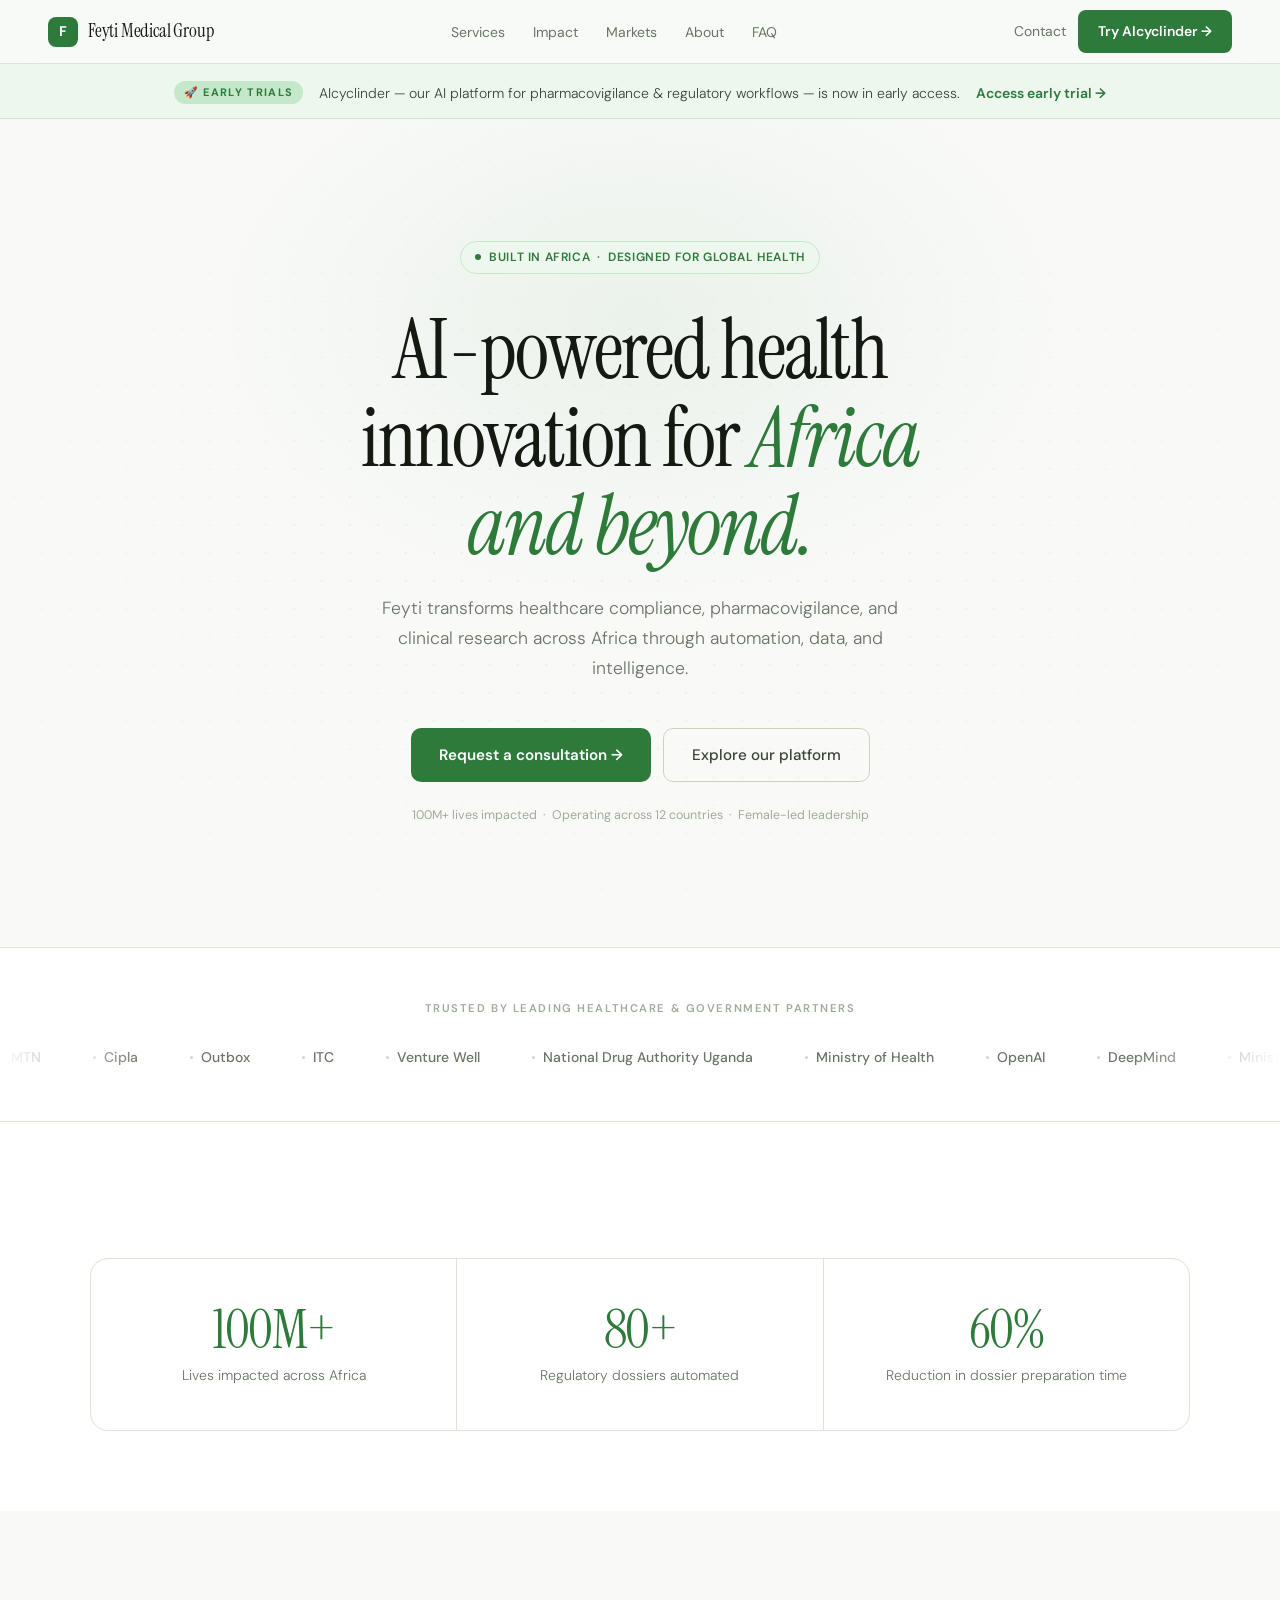
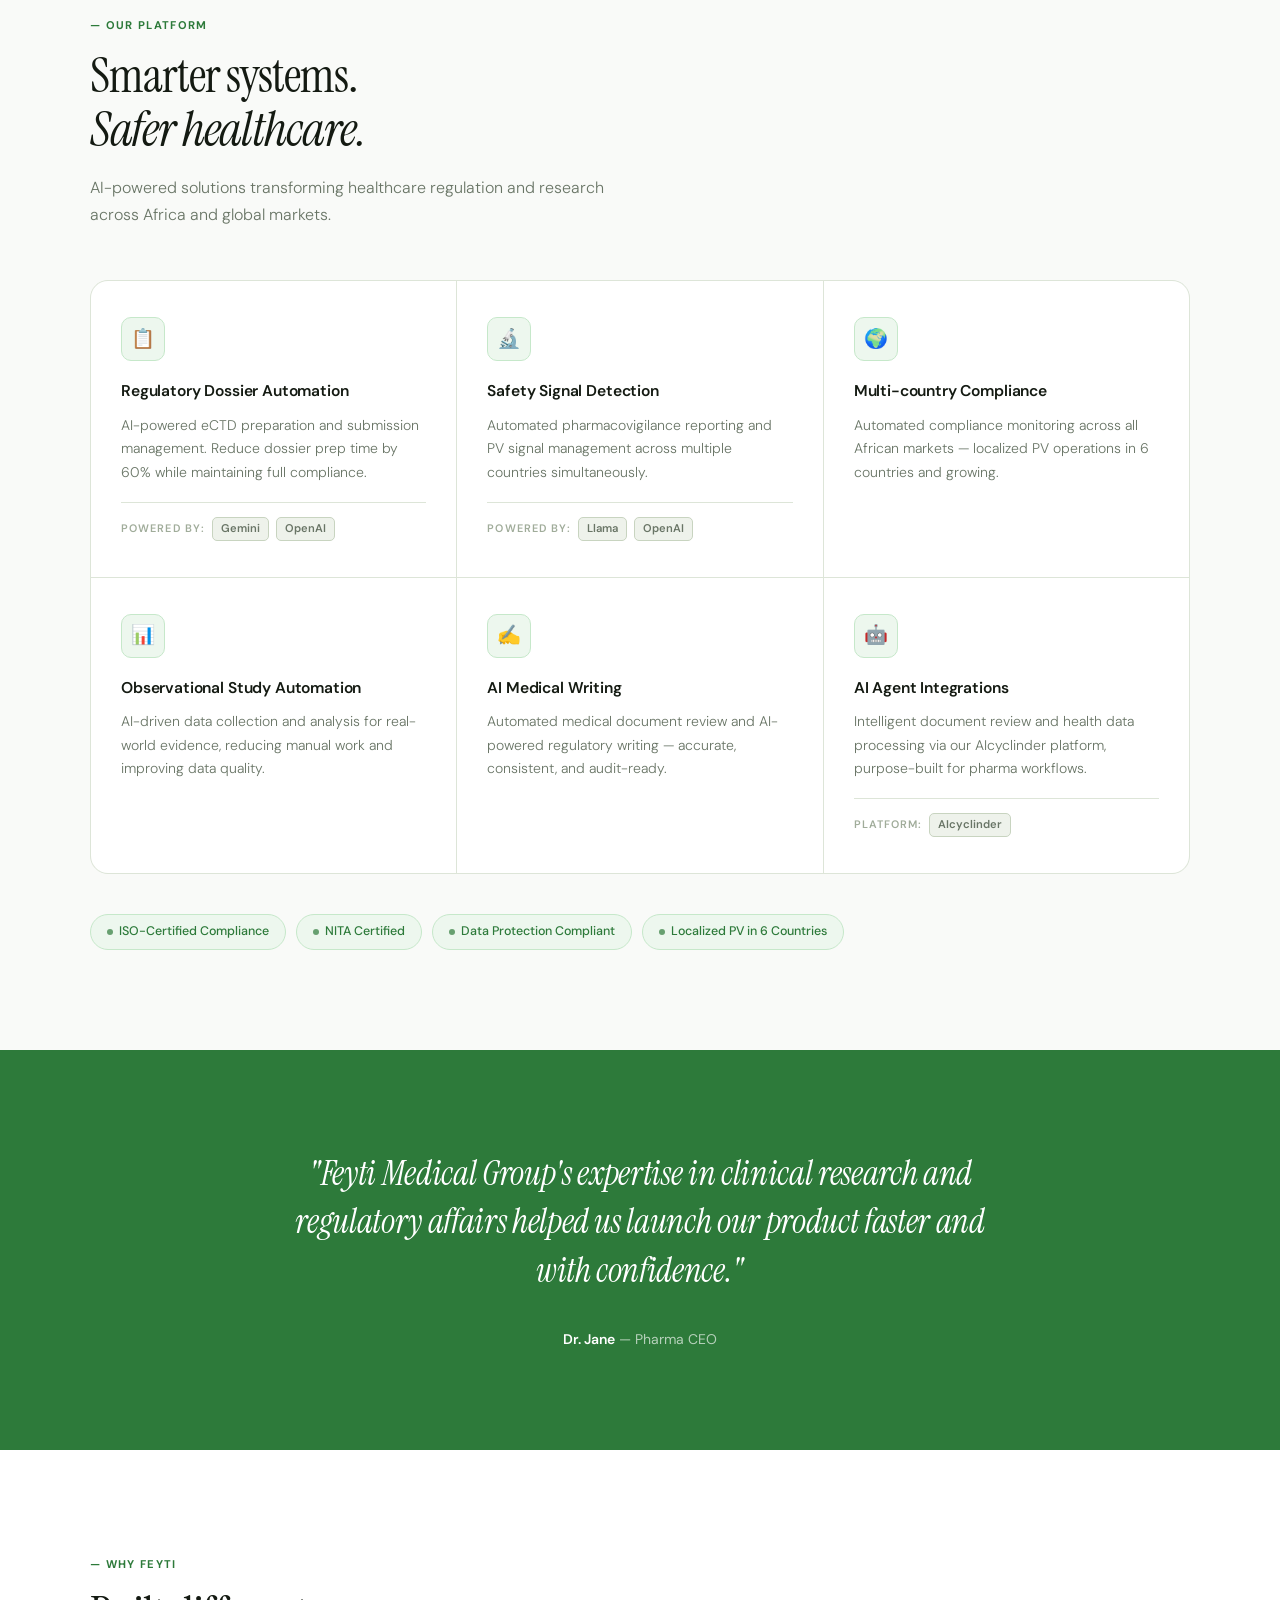
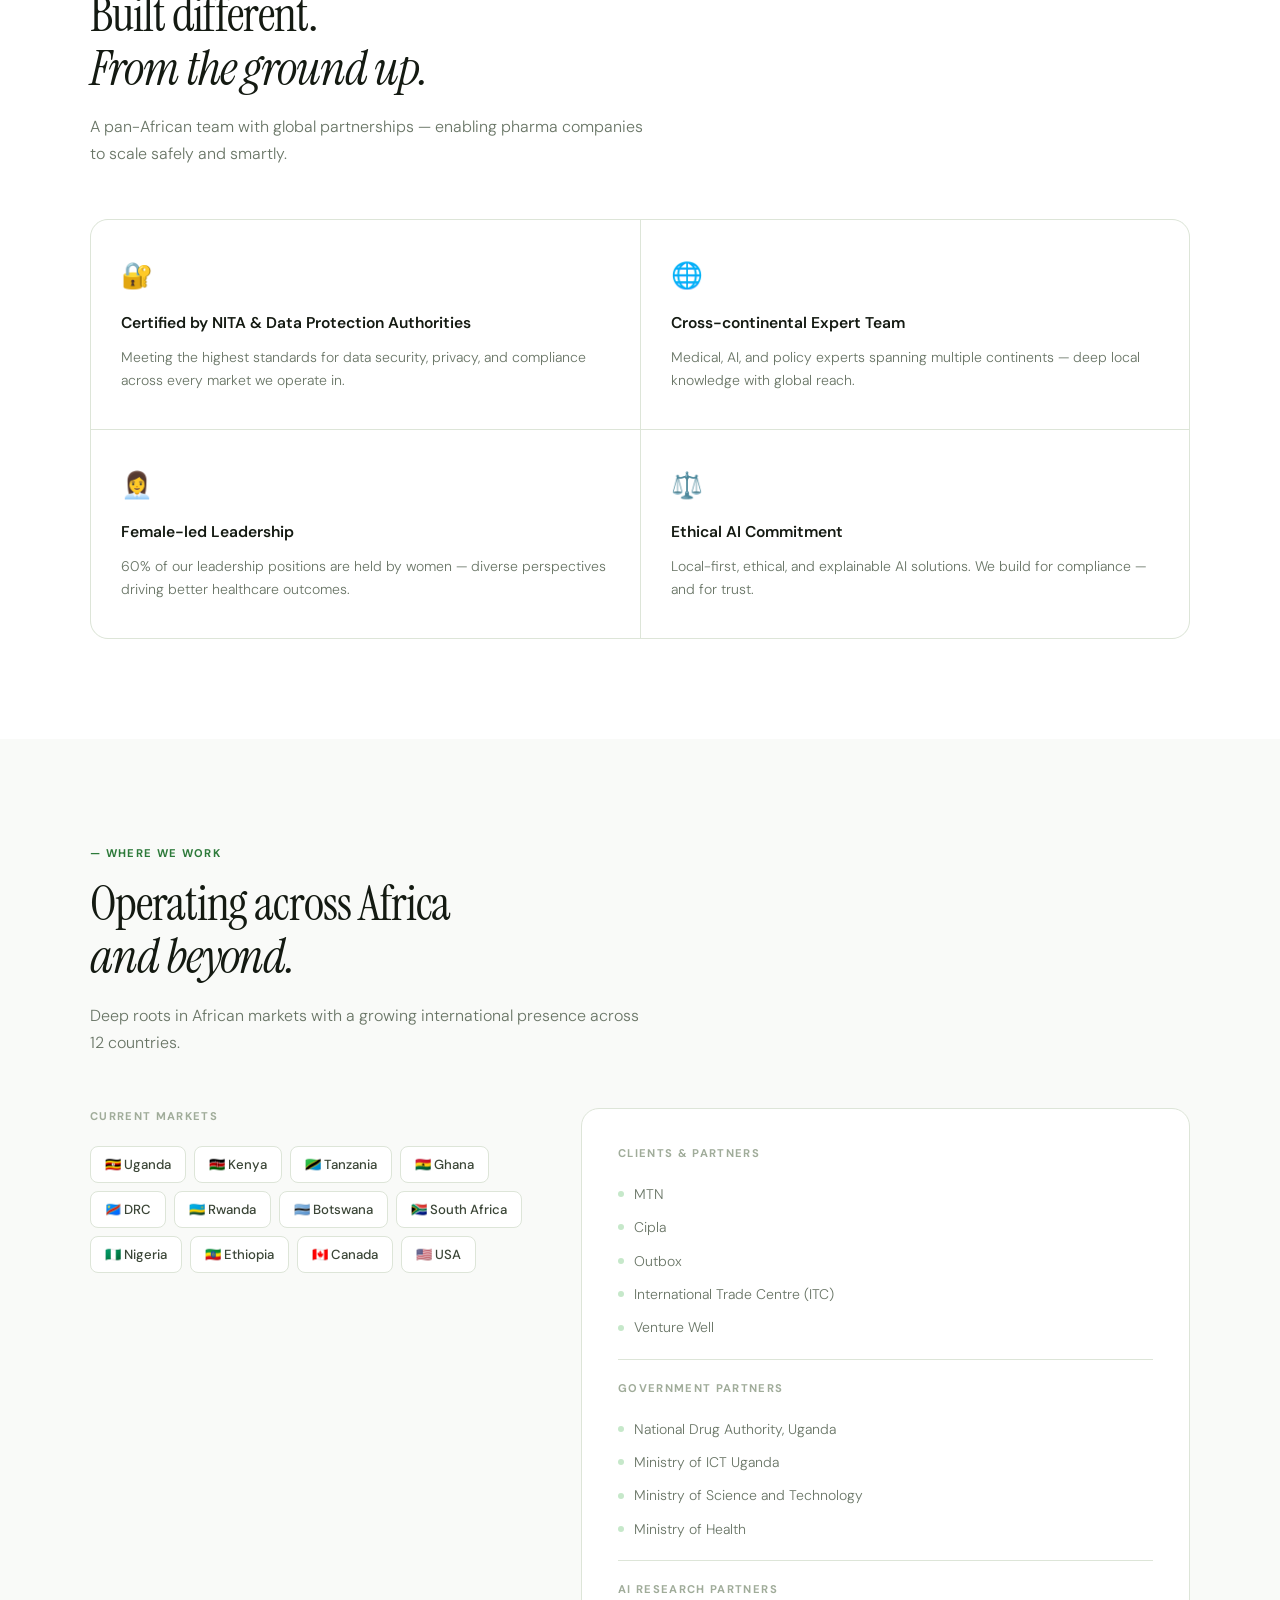
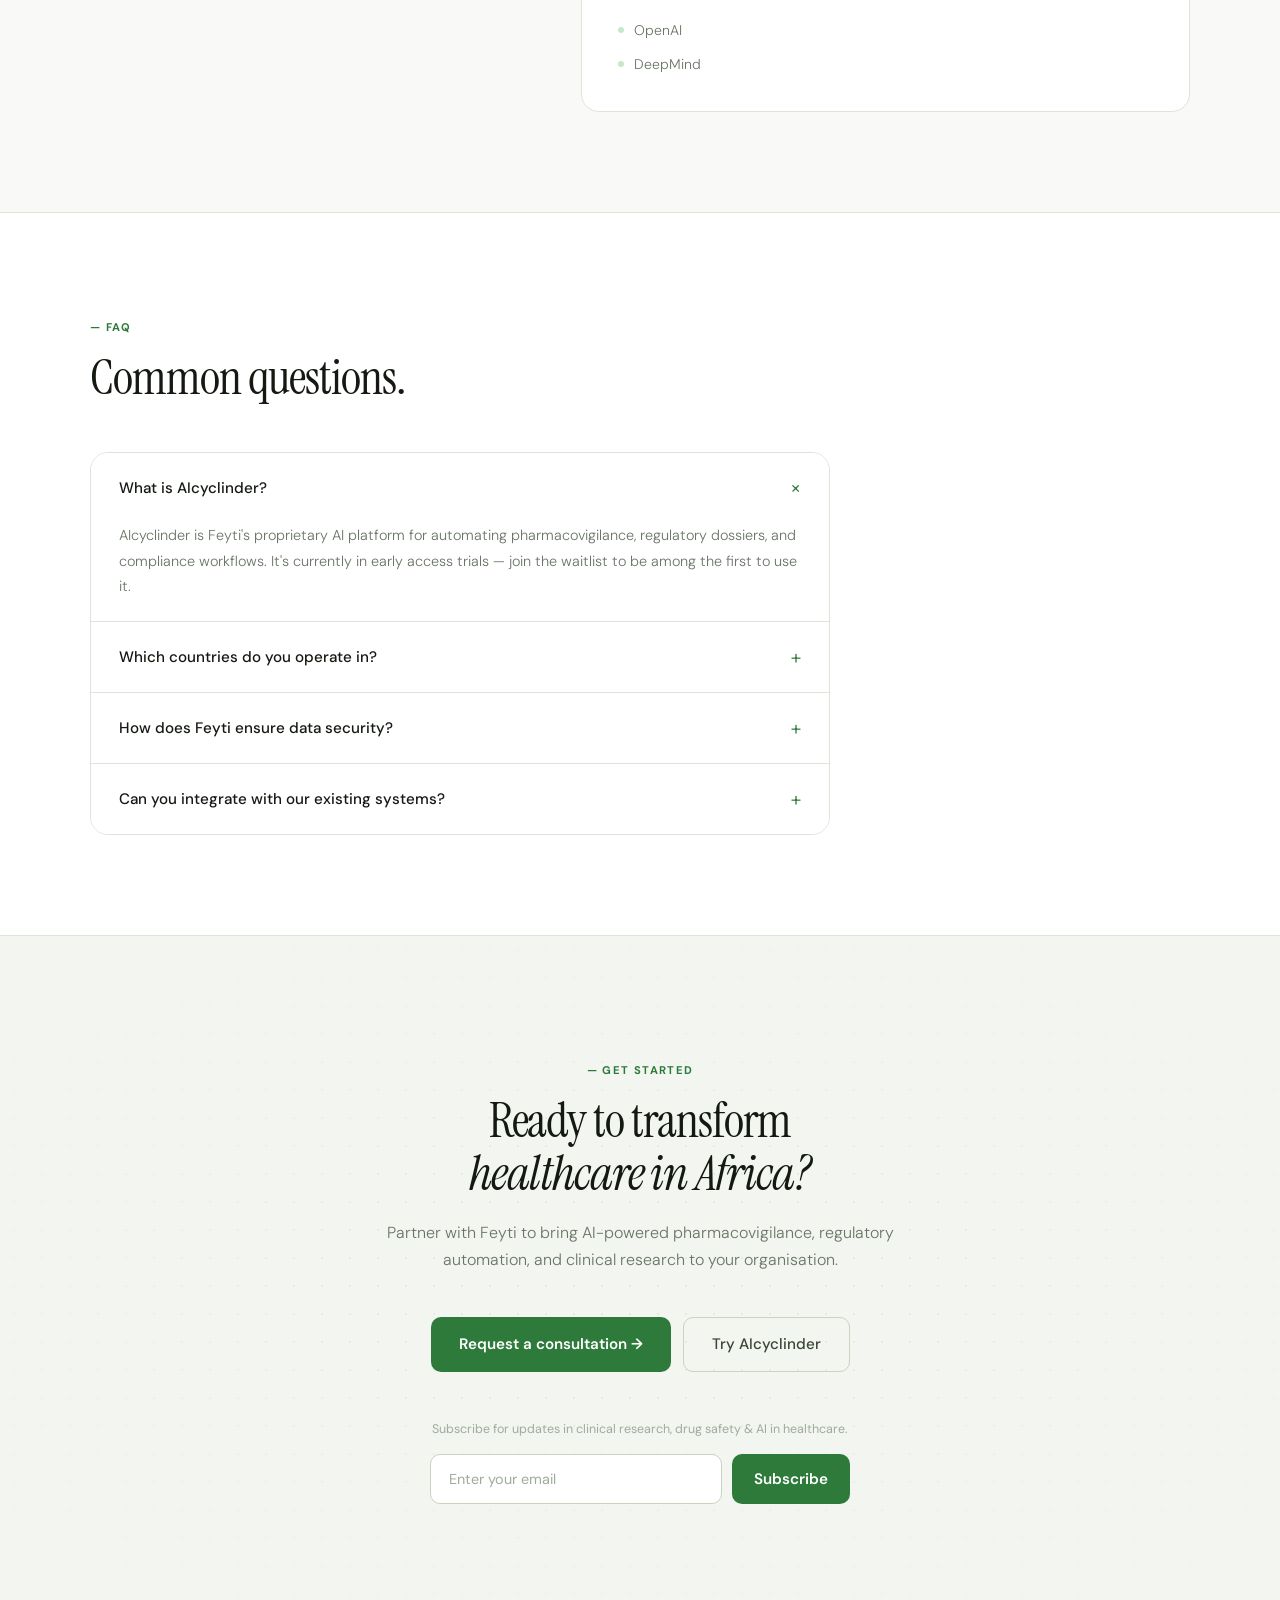
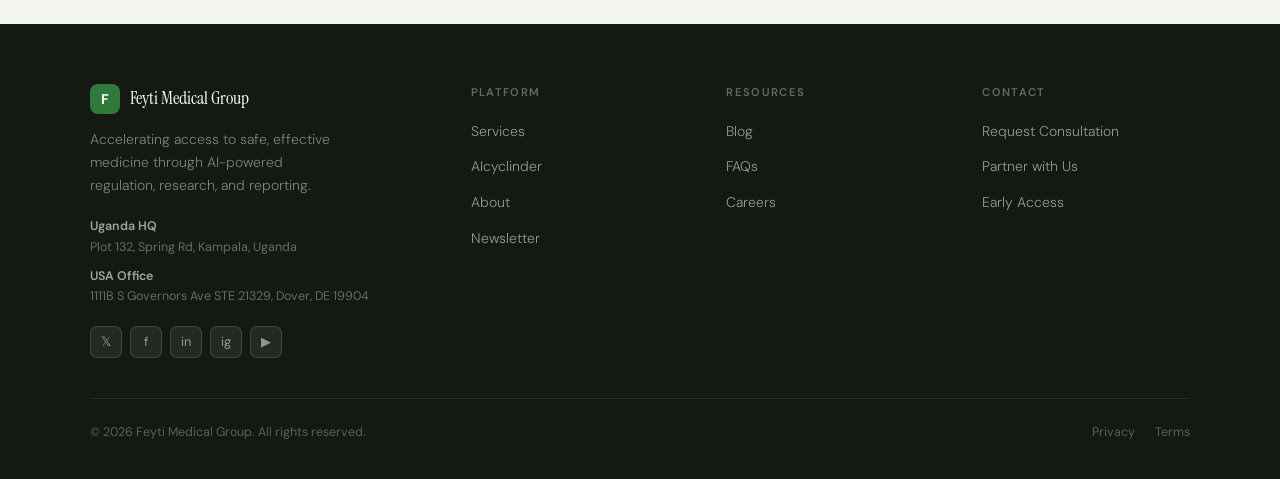
==== commit 3c29548e: "Restore original working index.html" ====
--- a/index.html
+++ b/index.html
@@ -6,4 +6,1306 @@
 <title>Feyti Medical Group — AI-Powered Health Innovation for Africa</title>
 <link rel="preconnect" href="https://fonts.googleapis.com" />
 <link rel="preconnect" href="https://fonts.gstatic.com" crossorigin />
-<link href="https://fonts.googleapis.com/css2?family=Instrument+Serif:ital@0;1&family=DM+Sans:wght@300;400;500;600&display=swap" rel="stylesheet" />+<link href="https://fonts.googleapis.com/css2?family=Instrument+Serif:ital@0;1&family=DM+Sans:wght@300;400;500;600&display=swap" rel="stylesheet" />
+<style>
+  *, *::before, *::after { box-sizing: border-box; margin: 0; padding: 0; }
+
+  :root {
+    --bg:        #f9faf8;
+    --bg2:       #f2f5f0;
+    --surface:   #ffffff;
+    --surface2:  #eef2eb;
+    --border:    #dde5d8;
+    --border2:   #c8d4c0;
+
+    --accent:    #2d7a3a;
+    --accent-lt: #3d9e4e;
+    --accent-bg: #edf7ee;
+    --accent-mid:#c6e8ca;
+
+    --text:      #141a12;
+    --text2:     #3a4536;
+    --muted:     #697566;
+    --muted2:    #a0ac9a;
+
+    --font-display: 'Instrument Serif', serif;
+    --font-body:    'DM Sans', sans-serif;
+  }
+
+  html { scroll-behavior: smooth; }
+
+  body {
+    background: var(--bg);
+    color: var(--text);
+    font-family: var(--font-body);
+    font-size: 16px;
+    line-height: 1.6;
+    -webkit-font-smoothing: antialiased;
+    overflow-x: hidden;
+  }
+
+  /* ── NAV ──────────────────────────────────── */
+  nav {
+    position: fixed;
+    top: 0; left: 0; right: 0;
+    z-index: 100;
+    display: flex;
+    align-items: center;
+    justify-content: space-between;
+    padding: 0 48px;
+    height: 64px;
+    background: rgba(249,250,248,0.90);
+    backdrop-filter: blur(16px);
+    border-bottom: 1px solid var(--border);
+  }
+
+  .nav-logo {
+    display: flex;
+    align-items: center;
+    gap: 10px;
+    font-family: var(--font-display);
+    font-size: 1.2rem;
+    color: var(--text);
+    text-decoration: none;
+    letter-spacing: -0.01em;
+  }
+
+  .logo-mark {
+    width: 30px; height: 30px;
+    background: var(--accent);
+    border-radius: 8px;
+    display: flex;
+    align-items: center;
+    justify-content: center;
+    color: #fff;
+    font-family: var(--font-body);
+    font-weight: 700;
+    font-size: 14px;
+  }
+
+  .nav-links {
+    display: flex;
+    gap: 28px;
+    list-style: none;
+  }
+
+  .nav-links a {
+    color: var(--muted);
+    text-decoration: none;
+    font-size: 0.875rem;
+    font-weight: 400;
+    transition: color 0.2s;
+  }
+  .nav-links a:hover { color: var(--text); }
+
+  .nav-right { display: flex; align-items: center; gap: 12px; }
+
+  .btn-ghost {
+    color: var(--muted);
+    background: none;
+    border: none;
+    font-family: var(--font-body);
+    font-size: 0.875rem;
+    cursor: pointer;
+    text-decoration: none;
+    transition: color 0.2s;
+  }
+  .btn-ghost:hover { color: var(--text); }
+
+  .btn-primary {
+    display: inline-flex;
+    align-items: center;
+    gap: 6px;
+    background: var(--accent);
+    color: #fff;
+    font-family: var(--font-body);
+    font-weight: 600;
+    font-size: 0.875rem;
+    padding: 10px 20px;
+    border-radius: 8px;
+    border: none;
+    cursor: pointer;
+    text-decoration: none;
+    transition: background 0.2s, transform 0.15s;
+    white-space: nowrap;
+  }
+  .btn-primary:hover { background: var(--accent-lt); transform: translateY(-1px); }
+
+  /* ── BANNER ───────────────────────────────── */
+  .banner {
+    background: var(--accent-bg);
+    border-bottom: 1px solid var(--accent-mid);
+    padding: 14px 24px;
+    text-align: center;
+    padding-top: 78px; /* nav offset */
+  }
+
+  .banner-inner {
+    display: inline-flex;
+    align-items: center;
+    gap: 16px;
+    flex-wrap: wrap;
+    justify-content: center;
+  }
+
+  .banner-tag {
+    font-size: 0.68rem;
+    font-weight: 700;
+    text-transform: uppercase;
+    letter-spacing: 0.12em;
+    color: var(--accent);
+    background: var(--accent-mid);
+    padding: 3px 10px;
+    border-radius: 100px;
+  }
+
+  .banner p { font-size: 0.875rem; color: var(--text2); font-weight: 300; }
+
+  .banner a {
+    color: var(--accent);
+    font-size: 0.875rem;
+    font-weight: 600;
+    text-decoration: none;
+  }
+  .banner a:hover { color: var(--accent-lt); }
+
+  /* ── HERO ─────────────────────────────────── */
+  .hero {
+    min-height: 92vh;
+    display: flex;
+    flex-direction: column;
+    align-items: center;
+    justify-content: center;
+    text-align: center;
+    padding: 80px 24px 80px;
+    position: relative;
+    overflow: hidden;
+  }
+
+  /* soft green radial glow */
+  .hero::before {
+    content: '';
+    position: absolute;
+    top: -100px; left: 50%;
+    transform: translateX(-50%);
+    width: 900px; height: 600px;
+    background: radial-gradient(ellipse at center, rgba(45,122,58,0.07) 0%, transparent 68%);
+    pointer-events: none;
+  }
+
+  /* subtle dot-grid texture */
+  .hero::after {
+    content: '';
+    position: absolute;
+    inset: 0;
+    background-image: radial-gradient(var(--border) 1px, transparent 1px);
+    background-size: 28px 28px;
+    pointer-events: none;
+    opacity: 0.55;
+    mask-image: radial-gradient(ellipse 80% 70% at 50% 50%, black, transparent);
+  }
+
+  .hero-badge {
+    position: relative;
+    z-index: 1;
+    display: inline-flex;
+    align-items: center;
+    gap: 8px;
+    border: 1px solid var(--accent-mid);
+    background: var(--accent-bg);
+    color: var(--accent);
+    font-size: 0.75rem;
+    font-weight: 600;
+    padding: 6px 14px;
+    border-radius: 100px;
+    margin-bottom: 32px;
+    letter-spacing: 0.05em;
+    text-transform: uppercase;
+  }
+
+  .hero-badge .dot {
+    width: 6px; height: 6px;
+    border-radius: 50%;
+    background: var(--accent);
+    animation: pulse 2s ease-in-out infinite;
+  }
+
+  @keyframes pulse {
+    0%,100% { opacity:1; transform:scale(1); }
+    50% { opacity:0.35; transform:scale(0.75); }
+  }
+
+  .hero h1 {
+    position: relative; z-index: 1;
+    font-family: var(--font-display);
+    font-size: clamp(2.8rem, 6.5vw, 5.8rem);
+    font-weight: 400;
+    line-height: 1.06;
+    letter-spacing: -0.025em;
+    max-width: 860px;
+    margin-bottom: 24px;
+    color: var(--text);
+  }
+
+  .hero h1 em {
+    font-style: italic;
+    color: var(--accent);
+  }
+
+  .hero-sub {
+    position: relative; z-index: 1;
+    font-size: 1.1rem;
+    color: var(--muted);
+    max-width: 520px;
+    line-height: 1.7;
+    margin-bottom: 44px;
+    font-weight: 300;
+  }
+
+  .hero-ctas {
+    position: relative; z-index: 1;
+    display: flex;
+    flex-wrap: wrap;
+    gap: 12px;
+    justify-content: center;
+  }
+
+  .btn-primary-lg {
+    display: inline-flex;
+    align-items: center;
+    gap: 8px;
+    background: var(--accent);
+    color: #fff;
+    font-family: var(--font-body);
+    font-weight: 600;
+    font-size: 0.95rem;
+    padding: 14px 28px;
+    border-radius: 10px;
+    border: none;
+    cursor: pointer;
+    text-decoration: none;
+    transition: background 0.2s, transform 0.15s, box-shadow 0.2s;
+  }
+  .btn-primary-lg:hover {
+    background: var(--accent-lt);
+    transform: translateY(-2px);
+    box-shadow: 0 8px 28px rgba(45,122,58,0.22);
+  }
+
+  .btn-outline-lg {
+    display: inline-flex;
+    align-items: center;
+    gap: 8px;
+    background: transparent;
+    color: var(--text2);
+    font-family: var(--font-body);
+    font-weight: 500;
+    font-size: 0.95rem;
+    padding: 14px 28px;
+    border-radius: 10px;
+    border: 1.5px solid var(--border2);
+    cursor: pointer;
+    text-decoration: none;
+    transition: border-color 0.2s, color 0.2s, background 0.2s;
+  }
+  .btn-outline-lg:hover { border-color: var(--accent); color: var(--accent); background: var(--accent-bg); }
+
+  .hero-note {
+    position: relative; z-index: 1;
+    margin-top: 24px;
+    font-size: 0.78rem;
+    color: var(--muted2);
+  }
+
+  /* ── TRUST TICKER ─────────────────────────── */
+  .trust-section {
+    padding: 52px 0;
+    border-top: 1px solid var(--border);
+    border-bottom: 1px solid var(--border);
+    background: var(--surface);
+    overflow: hidden;
+  }
+
+  .trust-label {
+    text-align: center;
+    font-size: 0.7rem;
+    font-weight: 600;
+    text-transform: uppercase;
+    letter-spacing: 0.14em;
+    color: var(--muted2);
+    margin-bottom: 28px;
+  }
+
+  .ticker-wrap {
+    overflow: hidden;
+    mask-image: linear-gradient(to right, transparent, black 12%, black 88%, transparent);
+  }
+
+  .ticker-track {
+    display: flex;
+    gap: 52px;
+    animation: ticker 30s linear infinite;
+    white-space: nowrap;
+  }
+
+  @keyframes ticker {
+    0% { transform: translateX(0); }
+    100% { transform: translateX(-50%); }
+  }
+
+  .trust-item {
+    display: flex;
+    align-items: center;
+    gap: 8px;
+    font-size: 0.875rem;
+    font-weight: 500;
+    color: var(--muted);
+    flex-shrink: 0;
+  }
+
+  .trust-item .sep {
+    width: 3px; height: 3px;
+    border-radius: 50%;
+    background: var(--muted2);
+    opacity: 0.5;
+  }
+
+  /* ── COMMON ───────────────────────────────── */
+  section { padding: 100px 24px; }
+  .container { max-width: 1100px; margin: 0 auto; }
+
+  .section-tag {
+    display: inline-flex;
+    align-items: center;
+    gap: 6px;
+    font-size: 0.7rem;
+    font-weight: 700;
+    text-transform: uppercase;
+    letter-spacing: 0.12em;
+    color: var(--accent);
+    margin-bottom: 14px;
+  }
+
+  .section-title {
+    font-family: var(--font-display);
+    font-size: clamp(1.9rem, 3.8vw, 3.1rem);
+    font-weight: 400;
+    letter-spacing: -0.022em;
+    line-height: 1.1;
+    margin-bottom: 18px;
+    color: var(--text);
+  }
+
+  .section-sub {
+    font-size: 1rem;
+    color: var(--muted);
+    max-width: 560px;
+    line-height: 1.7;
+    font-weight: 300;
+  }
+
+  /* ── STAT ROW ─────────────────────────────── */
+  .stat-row {
+    display: grid;
+    grid-template-columns: repeat(3, 1fr);
+    gap: 1px;
+    background: var(--border);
+    border: 1.5px solid var(--border);
+    border-radius: 18px;
+    overflow: hidden;
+    margin-top: 56px;
+  }
+
+  .stat-cell {
+    background: var(--surface);
+    padding: 44px 36px;
+    text-align: center;
+    transition: background 0.2s;
+  }
+  .stat-cell:hover { background: var(--accent-bg); }
+
+  .stat-value {
+    font-family: var(--font-display);
+    font-size: 3.4rem;
+    font-weight: 400;
+    color: var(--accent);
+    letter-spacing: -0.025em;
+    line-height: 1;
+    margin-bottom: 8px;
+  }
+
+  .stat-label {
+    font-size: 0.875rem;
+    color: var(--muted);
+    font-weight: 300;
+    line-height: 1.5;
+  }
+
+  /* ── SERVICES GRID ────────────────────────── */
+  .services-grid {
+    display: grid;
+    grid-template-columns: repeat(3, 1fr);
+    gap: 1px;
+    background: var(--border);
+    border: 1.5px solid var(--border);
+    border-radius: 18px;
+    overflow: hidden;
+    margin-top: 52px;
+  }
+
+  .service-card {
+    background: var(--surface);
+    padding: 36px 30px;
+    transition: background 0.2s;
+  }
+  .service-card:hover { background: var(--accent-bg); }
+
+  .service-icon {
+    width: 44px; height: 44px;
+    background: var(--accent-bg);
+    border: 1.5px solid var(--accent-mid);
+    border-radius: 10px;
+    display: flex;
+    align-items: center;
+    justify-content: center;
+    font-size: 1.2rem;
+    margin-bottom: 18px;
+  }
+
+  .service-card h3 {
+    font-size: 0.975rem;
+    font-weight: 600;
+    margin-bottom: 10px;
+    color: var(--text);
+    letter-spacing: -0.01em;
+  }
+
+  .service-card p {
+    font-size: 0.875rem;
+    color: var(--muted);
+    line-height: 1.65;
+    font-weight: 300;
+  }
+
+  .powered-by {
+    margin-top: 18px;
+    padding-top: 14px;
+    border-top: 1px solid var(--border);
+    display: flex;
+    align-items: center;
+    gap: 7px;
+    flex-wrap: wrap;
+  }
+
+  .powered-by span.label {
+    font-size: 0.68rem;
+    font-weight: 600;
+    text-transform: uppercase;
+    letter-spacing: 0.1em;
+    color: var(--muted2);
+  }
+
+  .ai-chip {
+    font-size: 0.7rem;
+    font-weight: 600;
+    background: var(--surface2);
+    border: 1px solid var(--border2);
+    color: var(--muted);
+    padding: 2px 8px;
+    border-radius: 5px;
+  }
+
+  /* ── BADGES ───────────────────────────────── */
+  .badges-row {
+    display: flex;
+    gap: 10px;
+    flex-wrap: wrap;
+    margin-top: 40px;
+  }
+
+  .badge-pill {
+    display: inline-flex;
+    align-items: center;
+    gap: 6px;
+    border: 1.5px solid var(--accent-mid);
+    background: var(--accent-bg);
+    border-radius: 100px;
+    padding: 7px 16px;
+    font-size: 0.78rem;
+    font-weight: 500;
+    color: var(--accent);
+  }
+
+  .badge-pill .dot {
+    width: 6px; height: 6px;
+    border-radius: 50%;
+    background: var(--accent);
+    opacity: 0.7;
+  }
+
+  /* ── TESTIMONIAL ──────────────────────────── */
+  .testimonial-section {
+    background: var(--accent);
+    padding: 100px 24px;
+  }
+
+  .testimonial-card {
+    max-width: 720px;
+    margin: 0 auto;
+    text-align: center;
+  }
+
+  .testimonial-quote {
+    font-family: var(--font-display);
+    font-size: clamp(1.4rem, 2.8vw, 2.1rem);
+    font-weight: 400;
+    font-style: italic;
+    line-height: 1.45;
+    color: #fff;
+    margin-bottom: 32px;
+    letter-spacing: -0.01em;
+  }
+
+  .testimonial-author {
+    font-size: 0.875rem;
+    color: rgba(255,255,255,0.65);
+  }
+  .testimonial-author strong { color: #fff; font-weight: 600; }
+
+  /* ── WHY FEYTI ────────────────────────────── */
+  .why-grid {
+    display: grid;
+    grid-template-columns: repeat(2, 1fr);
+    gap: 1px;
+    background: var(--border);
+    border: 1.5px solid var(--border);
+    border-radius: 18px;
+    overflow: hidden;
+    margin-top: 52px;
+  }
+
+  .why-card {
+    background: var(--surface);
+    padding: 36px 30px;
+    transition: background 0.2s;
+  }
+  .why-card:hover { background: var(--accent-bg); }
+
+  .why-icon {
+    font-size: 1.6rem;
+    margin-bottom: 14px;
+    display: block;
+  }
+
+  .why-card h3 {
+    font-size: 0.975rem;
+    font-weight: 600;
+    margin-bottom: 10px;
+    color: var(--text);
+  }
+
+  .why-card p {
+    font-size: 0.875rem;
+    color: var(--muted);
+    line-height: 1.65;
+    font-weight: 300;
+  }
+
+  /* ── MARKETS ──────────────────────────────── */
+  .markets-layout {
+    display: grid;
+    grid-template-columns: 1fr 1.4fr;
+    gap: 56px;
+    align-items: start;
+    margin-top: 52px;
+  }
+
+  .market-tags {
+    display: flex;
+    flex-wrap: wrap;
+    gap: 8px;
+    margin-top: 20px;
+  }
+
+  .market-tag {
+    font-size: 0.825rem;
+    font-weight: 500;
+    background: var(--surface);
+    border: 1.5px solid var(--border);
+    color: var(--text2);
+    padding: 7px 14px;
+    border-radius: 8px;
+    transition: border-color 0.2s, color 0.2s, background 0.2s;
+    cursor: default;
+  }
+  .market-tag:hover { border-color: var(--accent); color: var(--accent); background: var(--accent-bg); }
+
+  .partners-box {
+    background: var(--surface);
+    border: 1.5px solid var(--border);
+    border-radius: 18px;
+    padding: 36px;
+  }
+
+  .partners-box h4 {
+    font-size: 0.7rem;
+    font-weight: 700;
+    text-transform: uppercase;
+    letter-spacing: 0.12em;
+    color: var(--muted2);
+    margin-bottom: 20px;
+  }
+
+  .partner-list { display: flex; flex-direction: column; gap: 11px; }
+
+  .partner-item {
+    display: flex;
+    align-items: center;
+    gap: 10px;
+    font-size: 0.875rem;
+    color: var(--muted);
+    font-weight: 300;
+  }
+
+  .partner-dot {
+    width: 6px; height: 6px;
+    border-radius: 50%;
+    background: var(--accent-mid);
+    flex-shrink: 0;
+  }
+
+  .divider {
+    margin: 20px 0;
+    border: none;
+    border-top: 1px solid var(--border);
+  }
+
+  /* ── FAQ ──────────────────────────────────── */
+  .faq-list {
+    margin-top: 48px;
+    border: 1.5px solid var(--border);
+    border-radius: 18px;
+    overflow: hidden;
+    max-width: 740px;
+  }
+
+  .faq-item { border-bottom: 1px solid var(--border); }
+  .faq-item:last-child { border-bottom: none; }
+
+  .faq-question {
+    width: 100%;
+    background: var(--surface);
+    border: none;
+    color: var(--text);
+    font-family: var(--font-body);
+    font-size: 0.95rem;
+    font-weight: 500;
+    text-align: left;
+    padding: 22px 28px;
+    cursor: pointer;
+    display: flex;
+    justify-content: space-between;
+    align-items: center;
+    gap: 16px;
+    transition: background 0.2s;
+  }
+  .faq-question:hover { background: var(--accent-bg); }
+
+  .faq-chevron {
+    font-size: 1.25rem;
+    color: var(--accent);
+    transition: transform 0.25s;
+    font-weight: 300;
+    flex-shrink: 0;
+  }
+  .faq-item.open .faq-chevron { transform: rotate(45deg); }
+
+  .faq-answer { overflow: hidden; max-height: 0; transition: max-height 0.3s ease; }
+  .faq-item.open .faq-answer { max-height: 160px; }
+
+  .faq-answer-inner {
+    padding: 0 28px 22px;
+    color: var(--muted);
+    font-size: 0.9rem;
+    line-height: 1.75;
+    font-weight: 300;
+    background: var(--surface);
+  }
+
+  /* ── CTA ──────────────────────────────────── */
+  .cta-section {
+    background: var(--bg2);
+    border-top: 1px solid var(--border);
+    padding: 120px 24px;
+    text-align: center;
+    position: relative;
+    overflow: hidden;
+  }
+
+  .cta-section::before {
+    content: '';
+    position: absolute;
+    inset: 0;
+    background-image: radial-gradient(var(--border) 1px, transparent 1px);
+    background-size: 28px 28px;
+    pointer-events: none;
+    opacity: 0.7;
+    mask-image: radial-gradient(ellipse 80% 70% at 50% 50%, black, transparent);
+  }
+
+  .cta-inner { position: relative; z-index: 1; }
+
+  .cta-section .section-title { max-width: 640px; margin: 0 auto 18px; }
+  .cta-section .section-sub { margin: 0 auto 44px; }
+
+  /* newsletter */
+  .newsletter-row {
+    display: flex;
+    gap: 10px;
+    justify-content: center;
+    max-width: 420px;
+    margin: 0 auto;
+    flex-wrap: wrap;
+  }
+
+  .newsletter-input {
+    flex: 1;
+    min-width: 200px;
+    background: var(--surface);
+    border: 1.5px solid var(--border2);
+    border-radius: 10px;
+    color: var(--text);
+    font-family: var(--font-body);
+    font-size: 0.9rem;
+    padding: 13px 18px;
+    outline: none;
+    transition: border-color 0.2s, box-shadow 0.2s;
+  }
+  .newsletter-input:focus { border-color: var(--accent); box-shadow: 0 0 0 3px rgba(45,122,58,0.12); }
+  .newsletter-input::placeholder { color: var(--muted2); }
+
+  /* ── FOOTER ───────────────────────────────── */
+  footer {
+    background: var(--text);
+    padding: 60px 48px 36px;
+  }
+
+  .footer-inner {
+    max-width: 1100px;
+    margin: 0 auto;
+    display: grid;
+    grid-template-columns: 1.6fr 1fr 1fr 1fr;
+    gap: 48px;
+  }
+
+  .footer-logo {
+    display: flex;
+    align-items: center;
+    gap: 10px;
+    font-family: var(--font-display);
+    font-size: 1.15rem;
+    color: #fff;
+    text-decoration: none;
+  }
+
+  .footer-logo .logo-mark {
+    background: var(--accent);
+  }
+
+  .footer-brand p {
+    color: rgba(255,255,255,0.45);
+    font-size: 0.875rem;
+    line-height: 1.65;
+    margin-top: 14px;
+    font-weight: 300;
+    max-width: 260px;
+  }
+
+  .footer-offices { margin-top: 20px; display: flex; flex-direction: column; gap: 10px; }
+
+  .footer-office {
+    font-size: 0.78rem;
+    color: rgba(255,255,255,0.35);
+    line-height: 1.5;
+  }
+
+  .footer-office strong {
+    color: rgba(255,255,255,0.6);
+    font-weight: 600;
+    display: block;
+    margin-bottom: 2px;
+  }
+
+  .footer-col h4 {
+    font-size: 0.7rem;
+    font-weight: 600;
+    text-transform: uppercase;
+    letter-spacing: 0.12em;
+    color: rgba(255,255,255,0.35);
+    margin-bottom: 16px;
+  }
+
+  .footer-col ul { list-style: none; display: flex; flex-direction: column; gap: 10px; }
+
+  .footer-col a {
+    color: rgba(255,255,255,0.55);
+    font-size: 0.875rem;
+    text-decoration: none;
+    font-weight: 300;
+    transition: color 0.2s;
+  }
+  .footer-col a:hover { color: #fff; }
+
+  .social-row { display: flex; gap: 8px; margin-top: 20px; }
+
+  .social-btn {
+    width: 32px; height: 32px;
+    background: rgba(255,255,255,0.07);
+    border: 1px solid rgba(255,255,255,0.12);
+    border-radius: 7px;
+    display: flex;
+    align-items: center;
+    justify-content: center;
+    color: rgba(255,255,255,0.5);
+    font-size: 0.8rem;
+    text-decoration: none;
+    transition: background 0.2s, color 0.2s, border-color 0.2s;
+  }
+  .social-btn:hover { background: var(--accent); color: #fff; border-color: var(--accent); }
+
+  .footer-bottom {
+    max-width: 1100px;
+    margin: 40px auto 0;
+    padding-top: 24px;
+    border-top: 1px solid rgba(255,255,255,0.08);
+    display: flex;
+    justify-content: space-between;
+    align-items: center;
+    font-size: 0.78rem;
+    color: rgba(255,255,255,0.3);
+  }
+
+  .footer-bottom a { color: rgba(255,255,255,0.3); text-decoration: none; transition: color 0.2s; }
+  .footer-bottom a:hover { color: rgba(255,255,255,0.6); }
+
+  /* ── ANIMATIONS ───────────────────────────── */
+  @keyframes fadeUp {
+    from { opacity:0; transform:translateY(20px); }
+    to { opacity:1; transform:translateY(0); }
+  }
+  .fade-up { animation: fadeUp 0.6s ease both; }
+  .d1 { animation-delay: 0.1s; }
+  .d2 { animation-delay: 0.22s; }
+  .d3 { animation-delay: 0.36s; }
+  .d4 { animation-delay: 0.5s; }
+
+  /* ── RESPONSIVE ───────────────────────────── */
+  @media (max-width: 860px) {
+    nav { padding: 0 20px; }
+    .nav-links { display: none; }
+    .services-grid, .stat-row, .why-grid { grid-template-columns: 1fr; }
+    .markets-layout { grid-template-columns: 1fr; }
+    .footer-inner { grid-template-columns: 1fr 1fr; gap: 32px; }
+    .footer-bottom { flex-direction: column; gap: 8px; text-align: center; }
+  }
+</style>
+</head>
+<body>
+
+<!-- NAV -->
+<nav>
+  <a href="#" class="nav-logo">
+    <div class="logo-mark">F</div>
+    Feyti Medical Group
+  </a>
+  <ul class="nav-links">
+    <li><a href="#services">Services</a></li>
+    <li><a href="#impact">Impact</a></li>
+    <li><a href="#markets">Markets</a></li>
+    <li><a href="#about">About</a></li>
+    <li><a href="#faq">FAQ</a></li>
+  </ul>
+  <div class="nav-right">
+    <a href="https://feytimedicalgroup.com/contact.html" class="btn-ghost">Contact</a>
+    <a href="https://app.aicyclinder.com/" class="btn-primary">Try AIcyclinder →</a>
+  </div>
+</nav>
+
+<!-- EARLY ACCESS BANNER -->
+<div class="banner">
+  <div class="banner-inner">
+    <span class="banner-tag">🚀 Early Trials</span>
+    <p>AIcyclinder — our AI platform for pharmacovigilance &amp; regulatory workflows — is now in early access.</p>
+    <a href="https://app.aicyclinder.com/">Access early trial →</a>
+  </div>
+</div>
+
+<!-- HERO -->
+<section class="hero">
+  <div class="hero-badge fade-up">
+    <span class="dot"></span>
+    Built in Africa &nbsp;·&nbsp; Designed for Global Health
+  </div>
+  <h1 class="fade-up d1">
+    AI-powered health<br />innovation for <em>Africa<br />and beyond.</em>
+  </h1>
+  <p class="hero-sub fade-up d2">
+    Feyti transforms healthcare compliance, pharmacovigilance, and clinical research across Africa through automation, data, and intelligence.
+  </p>
+  <div class="hero-ctas fade-up d3">
+    <a href="https://feytimedicalgroup.com/contact.html" class="btn-primary-lg">Request a consultation →</a>
+    <a href="https://feytimedicalgroup.com/services.html" class="btn-outline-lg">Explore our platform</a>
+  </div>
+  <p class="hero-note fade-up d4">100M+ lives impacted &nbsp;·&nbsp; Operating across 12 countries &nbsp;·&nbsp; Female-led leadership</p>
+</section>
+
+<!-- TRUST TICKER -->
+<div class="trust-section">
+  <p class="trust-label">Trusted by leading healthcare &amp; government partners</p>
+  <div class="ticker-wrap">
+    <div class="ticker-track">
+      <div class="trust-item"><span class="sep"></span>MTN</div>
+      <div class="trust-item"><span class="sep"></span>Cipla</div>
+      <div class="trust-item"><span class="sep"></span>Outbox</div>
+      <div class="trust-item"><span class="sep"></span>ITC</div>
+      <div class="trust-item"><span class="sep"></span>Venture Well</div>
+      <div class="trust-item"><span class="sep"></span>National Drug Authority Uganda</div>
+      <div class="trust-item"><span class="sep"></span>Ministry of Health</div>
+      <div class="trust-item"><span class="sep"></span>OpenAI</div>
+      <div class="trust-item"><span class="sep"></span>DeepMind</div>
+      <div class="trust-item"><span class="sep"></span>Ministry of ICT Uganda</div>
+      <!-- duplicate for seamless loop -->
+      <div class="trust-item"><span class="sep"></span>MTN</div>
+      <div class="trust-item"><span class="sep"></span>Cipla</div>
+      <div class="trust-item"><span class="sep"></span>Outbox</div>
+      <div class="trust-item"><span class="sep"></span>ITC</div>
+      <div class="trust-item"><span class="sep"></span>Venture Well</div>
+      <div class="trust-item"><span class="sep"></span>National Drug Authority Uganda</div>
+      <div class="trust-item"><span class="sep"></span>Ministry of Health</div>
+      <div class="trust-item"><span class="sep"></span>OpenAI</div>
+      <div class="trust-item"><span class="sep"></span>DeepMind</div>
+      <div class="trust-item"><span class="sep"></span>Ministry of ICT Uganda</div>
+    </div>
+  </div>
+</div>
+
+<!-- STATS -->
+<section style="padding: 80px 24px; background: var(--surface);" id="impact">
+  <div class="container">
+    <div class="stat-row">
+      <div class="stat-cell">
+        <div class="stat-value">100M+</div>
+        <div class="stat-label">Lives impacted across Africa</div>
+      </div>
+      <div class="stat-cell">
+        <div class="stat-value">80+</div>
+        <div class="stat-label">Regulatory dossiers automated</div>
+      </div>
+      <div class="stat-cell">
+        <div class="stat-value">60%</div>
+        <div class="stat-label">Reduction in dossier preparation time</div>
+      </div>
+    </div>
+  </div>
+</section>
+
+<!-- SERVICES -->
+<section id="services" style="padding: 100px 24px;">
+  <div class="container">
+    <div class="section-tag">— Our platform</div>
+    <h2 class="section-title">Smarter systems.<br /><em>Safer healthcare.</em></h2>
+    <p class="section-sub">AI-powered solutions transforming healthcare regulation and research across Africa and global markets.</p>
+
+    <div class="services-grid">
+      <div class="service-card">
+        <div class="service-icon">📋</div>
+        <h3>Regulatory Dossier Automation</h3>
+        <p>AI-powered eCTD preparation and submission management. Reduce dossier prep time by 60% while maintaining full compliance.</p>
+        <div class="powered-by">
+          <span class="label">Powered by:</span>
+          <span class="ai-chip">Gemini</span>
+          <span class="ai-chip">OpenAI</span>
+        </div>
+      </div>
+      <div class="service-card">
+        <div class="service-icon">🔬</div>
+        <h3>Safety Signal Detection</h3>
+        <p>Automated pharmacovigilance reporting and PV signal management across multiple countries simultaneously.</p>
+        <div class="powered-by">
+          <span class="label">Powered by:</span>
+          <span class="ai-chip">Llama</span>
+          <span class="ai-chip">OpenAI</span>
+        </div>
+      </div>
+      <div class="service-card">
+        <div class="service-icon">🌍</div>
+        <h3>Multi-country Compliance</h3>
+        <p>Automated compliance monitoring across all African markets — localized PV operations in 6 countries and growing.</p>
+      </div>
+      <div class="service-card">
+        <div class="service-icon">📊</div>
+        <h3>Observational Study Automation</h3>
+        <p>AI-driven data collection and analysis for real-world evidence, reducing manual work and improving data quality.</p>
+      </div>
+      <div class="service-card">
+        <div class="service-icon">✍️</div>
+        <h3>AI Medical Writing</h3>
+        <p>Automated medical document review and AI-powered regulatory writing — accurate, consistent, and audit-ready.</p>
+      </div>
+      <div class="service-card">
+        <div class="service-icon">🤖</div>
+        <h3>AI Agent Integrations</h3>
+        <p>Intelligent document review and health data processing via our AIcyclinder platform, purpose-built for pharma workflows.</p>
+        <div class="powered-by">
+          <span class="label">Platform:</span>
+          <span class="ai-chip">AIcyclinder</span>
+        </div>
+      </div>
+    </div>
+
+    <div class="badges-row">
+      <div class="badge-pill"><span class="dot"></span> ISO-Certified Compliance</div>
+      <div class="badge-pill"><span class="dot"></span> NITA Certified</div>
+      <div class="badge-pill"><span class="dot"></span> Data Protection Compliant</div>
+      <div class="badge-pill"><span class="dot"></span> Localized PV in 6 Countries</div>
+    </div>
+  </div>
+</section>
+
+<!-- TESTIMONIAL (green bg) -->
+<div class="testimonial-section">
+  <div class="testimonial-card">
+    <p class="testimonial-quote">"Feyti Medical Group's expertise in clinical research and regulatory affairs helped us launch our product faster and with confidence."</p>
+    <p class="testimonial-author"><strong>Dr. Jane</strong> — Pharma CEO</p>
+  </div>
+</div>
+
+<!-- WHY FEYTI -->
+<section id="about" style="padding: 100px 24px; background: var(--surface);">
+  <div class="container">
+    <div class="section-tag">— Why Feyti</div>
+    <h2 class="section-title">Built different.<br /><em>From the ground up.</em></h2>
+    <p class="section-sub">A pan-African team with global partnerships — enabling pharma companies to scale safely and smartly.</p>
+
+    <div class="why-grid">
+      <div class="why-card">
+        <span class="why-icon">🔐</span>
+        <h3>Certified by NITA &amp; Data Protection Authorities</h3>
+        <p>Meeting the highest standards for data security, privacy, and compliance across every market we operate in.</p>
+      </div>
+      <div class="why-card">
+        <span class="why-icon">🌐</span>
+        <h3>Cross-continental Expert Team</h3>
+        <p>Medical, AI, and policy experts spanning multiple continents — deep local knowledge with global reach.</p>
+      </div>
+      <div class="why-card">
+        <span class="why-icon">👩‍💼</span>
+        <h3>Female-led Leadership</h3>
+        <p>60% of our leadership positions are held by women — diverse perspectives driving better healthcare outcomes.</p>
+      </div>
+      <div class="why-card">
+        <span class="why-icon">⚖️</span>
+        <h3>Ethical AI Commitment</h3>
+        <p>Local-first, ethical, and explainable AI solutions. We build for compliance — and for trust.</p>
+      </div>
+    </div>
+  </div>
+</section>
+
+<!-- MARKETS -->
+<section id="markets" style="padding: 100px 24px;">
+  <div class="container">
+    <div class="section-tag">— Where we work</div>
+    <h2 class="section-title">Operating across Africa<br /><em>and beyond.</em></h2>
+    <p class="section-sub">Deep roots in African markets with a growing international presence across 12 countries.</p>
+
+    <div class="markets-layout">
+      <div>
+        <p style="font-size: 0.7rem; font-weight: 700; text-transform: uppercase; letter-spacing: 0.12em; color: var(--muted2); margin-bottom: 14px;">Current markets</p>
+        <div class="market-tags">
+          <span class="market-tag">🇺🇬 Uganda</span>
+          <span class="market-tag">🇰🇪 Kenya</span>
+          <span class="market-tag">🇹🇿 Tanzania</span>
+          <span class="market-tag">🇬🇭 Ghana</span>
+          <span class="market-tag">🇨🇩 DRC</span>
+          <span class="market-tag">🇷🇼 Rwanda</span>
+          <span class="market-tag">🇧🇼 Botswana</span>
+          <span class="market-tag">🇿🇦 South Africa</span>
+          <span class="market-tag">🇳🇬 Nigeria</span>
+          <span class="market-tag">🇪🇹 Ethiopia</span>
+          <span class="market-tag">🇨🇦 Canada</span>
+          <span class="market-tag">🇺🇸 USA</span>
+        </div>
+      </div>
+
+      <div class="partners-box">
+        <h4>Clients &amp; Partners</h4>
+        <div class="partner-list">
+          <div class="partner-item"><span class="partner-dot"></span>MTN</div>
+          <div class="partner-item"><span class="partner-dot"></span>Cipla</div>
+          <div class="partner-item"><span class="partner-dot"></span>Outbox</div>
+          <div class="partner-item"><span class="partner-dot"></span>International Trade Centre (ITC)</div>
+          <div class="partner-item"><span class="partner-dot"></span>Venture Well</div>
+        </div>
+        <hr class="divider" />
+        <h4>Government Partners</h4>
+        <div class="partner-list">
+          <div class="partner-item"><span class="partner-dot"></span>National Drug Authority, Uganda</div>
+          <div class="partner-item"><span class="partner-dot"></span>Ministry of ICT Uganda</div>
+          <div class="partner-item"><span class="partner-dot"></span>Ministry of Science and Technology</div>
+          <div class="partner-item"><span class="partner-dot"></span>Ministry of Health</div>
+        </div>
+        <hr class="divider" />
+        <h4>AI Research Partners</h4>
+        <div class="partner-list">
+          <div class="partner-item"><span class="partner-dot"></span>OpenAI</div>
+          <div class="partner-item"><span class="partner-dot"></span>DeepMind</div>
+        </div>
+      </div>
+    </div>
+  </div>
+</section>
+
+<!-- FAQ -->
+<section id="faq" style="background: var(--surface); padding: 100px 24px; border-top: 1px solid var(--border);">
+  <div class="container">
+    <div class="section-tag">— FAQ</div>
+    <h2 class="section-title">Common questions.</h2>
+
+    <div class="faq-list">
+      <div class="faq-item open">
+        <button class="faq-question" onclick="toggleFaq(this)">
+          What is AIcyclinder?
+          <span class="faq-chevron">+</span>
+        </button>
+        <div class="faq-answer">
+          <div class="faq-answer-inner">AIcyclinder is Feyti's proprietary AI platform for automating pharmacovigilance, regulatory dossiers, and compliance workflows. It's currently in early access trials — join the waitlist to be among the first to use it.</div>
+        </div>
+      </div>
+      <div class="faq-item">
+        <button class="faq-question" onclick="toggleFaq(this)">
+          Which countries do you operate in?
+          <span class="faq-chevron">+</span>
+        </button>
+        <div class="faq-answer">
+          <div class="faq-answer-inner">We currently operate across Uganda, Kenya, Tanzania, Ghana, DRC, Rwanda, Botswana, South Africa, Nigeria, Ethiopia, Canada, and the USA — with expansion plans for 2025–2026.</div>
+        </div>
+      </div>
+      <div class="faq-item">
+        <button class="faq-question" onclick="toggleFaq(this)">
+          How does Feyti ensure data security?
+          <span class="faq-chevron">+</span>
+        </button>
+        <div class="faq-answer">
+          <div class="faq-answer-inner">We are certified by NITA and Data Protection Authorities, and operate ISO-certified compliance systems. All data is handled with strict security protocols that meet or exceed regional regulatory requirements.</div>
+        </div>
+      </div>
+      <div class="faq-item">
+        <button class="faq-question" onclick="toggleFaq(this)">
+          Can you integrate with our existing systems?
+          <span class="faq-chevron">+</span>
+        </button>
+        <div class="faq-answer">
+          <div class="faq-answer-inner">Yes. We build custom integrations tailored to your existing regulatory, clinical, and compliance systems. Our team works closely with you to ensure AIcyclinder fits seamlessly into your current workflows.</div>
+        </div>
+      </div>
+    </div>
+  </div>
+</section>
+
+<!-- CTA + NEWSLETTER -->
+<section class="cta-section">
+  <div class="cta-inner container">
+    <div class="section-tag" style="justify-content: center;">— Get started</div>
+    <h2 class="section-title">Ready to transform<br /><em>healthcare in Africa?</em></h2>
+    <p class="section-sub" style="margin: 0 auto 44px;">Partner with Feyti to bring AI-powered pharmacovigilance, regulatory automation, and clinical research to your organisation.</p>
+
+    <div class="hero-ctas" style="margin-bottom: 48px;">
+      <a href="https://feytimedicalgroup.com/contact.html" class="btn-primary-lg">Request a consultation →</a>
+      <a href="https://app.aicyclinder.com/" class="btn-outline-lg">Try AIcyclinder</a>
+    </div>
+
+    <p style="font-size: 0.78rem; color: var(--muted2); margin-bottom: 14px;">Subscribe for updates in clinical research, drug safety &amp; AI in healthcare.</p>
+    <div class="newsletter-row">
+      <input type="email" class="newsletter-input" placeholder="Enter your email" />
+      <a href="#" class="btn-primary-lg" style="white-space: nowrap; padding: 13px 22px;">Subscribe</a>
+    </div>
+  </div>
+</section>
+
+<!-- FOOTER -->
+<footer>
+  <div class="footer-inner">
+    <div class="footer-brand">
+      <a href="#" class="footer-logo">
+        <div class="logo-mark">F</div>
+        Feyti Medical Group
+      </a>
+      <p>Accelerating access to safe, effective medicine through AI-powered regulation, research, and reporting.</p>
+      <div class="footer-offices">
+        <div class="footer-office">
+          <strong>Uganda HQ</strong>
+          Plot 132, Spring Rd, Kampala, Uganda
+        </div>
+        <div class="footer-office">
+          <strong>USA Office</strong>
+          1111B S Governors Ave STE 21329, Dover, DE 19904
+        </div>
+      </div>
+      <div class="social-row">
+        <a href="https://x.com/feytigroup" class="social-btn" title="X">𝕏</a>
+        <a href="https://www.facebook.com/Feyti256" class="social-btn" title="Facebook">f</a>
+        <a href="https://www.linkedin.com/company/feytimedicalgroup/" class="social-btn" title="LinkedIn">in</a>
+        <a href="https://www.instagram.com/feytimedicalgroup/" class="social-btn" title="Instagram">ig</a>
+        <a href="https://www.youtube.com/@FeytiMedicalGroup/videos" class="social-btn" title="YouTube">▶</a>
+      </div>
+    </div>
+
+    <div class="footer-col">
+      <h4>Platform</h4>
+      <ul>
+        <li><a href="https://feytimedicalgroup.com/services.html">Services</a></li>
+        <li><a href="https://app.aicyclinder.com/">AIcyclinder</a></li>
+        <li><a href="https://feytimedicalgroup.com/about.html">About</a></li>
+        <li><a href="https://feytimedicalgroup.com/newsletter.html">Newsletter</a></li>
+      </ul>
+    </div>
+
+    <div class="footer-col">
+      <h4>Resources</h4>
+      <ul>
+        <li><a href="https://feytimedicalgroup.medium.com/">Blog</a></li>
+        <li><a href="https://feytimedicalgroup.com/faq.html">FAQs</a></li>
+        <li><a href="https://feytimedicalgroup.com/career.html">Careers</a></li>
+      </ul>
+    </div>
+
+    <div class="footer-col">
+      <h4>Contact</h4>
+      <ul>
+        <li><a href="https://feytimedicalgroup.com/contact.html">Request Consultation</a></li>
+        <li><a href="https://feytimedicalgroup.com/about.html">Partner with Us</a></li>
+        <li><a href="https://app.aicyclinder.com/">Early Access</a></li>
+      </ul>
+    </div>
+  </div>
+
+  <div class="footer-bottom">
+    <span>© 2026 Feyti Medical Group. All rights reserved.</span>
+    <div style="display:flex; gap:20px;">
+      <a href="#">Privacy</a>
+      <a href="#">Terms</a>
+    </div>
+  </div>
+</footer>
+
+<script>
+  function toggleFaq(btn) {
+    const item = btn.closest('.faq-item');
+    const wasOpen = item.classList.contains('open');
+    document.querySelectorAll('.faq-item').forEach(i => i.classList.remove('open'));
+    if (!wasOpen) item.classList.add('open');
+  }
+</script>
+</body>
+</html>
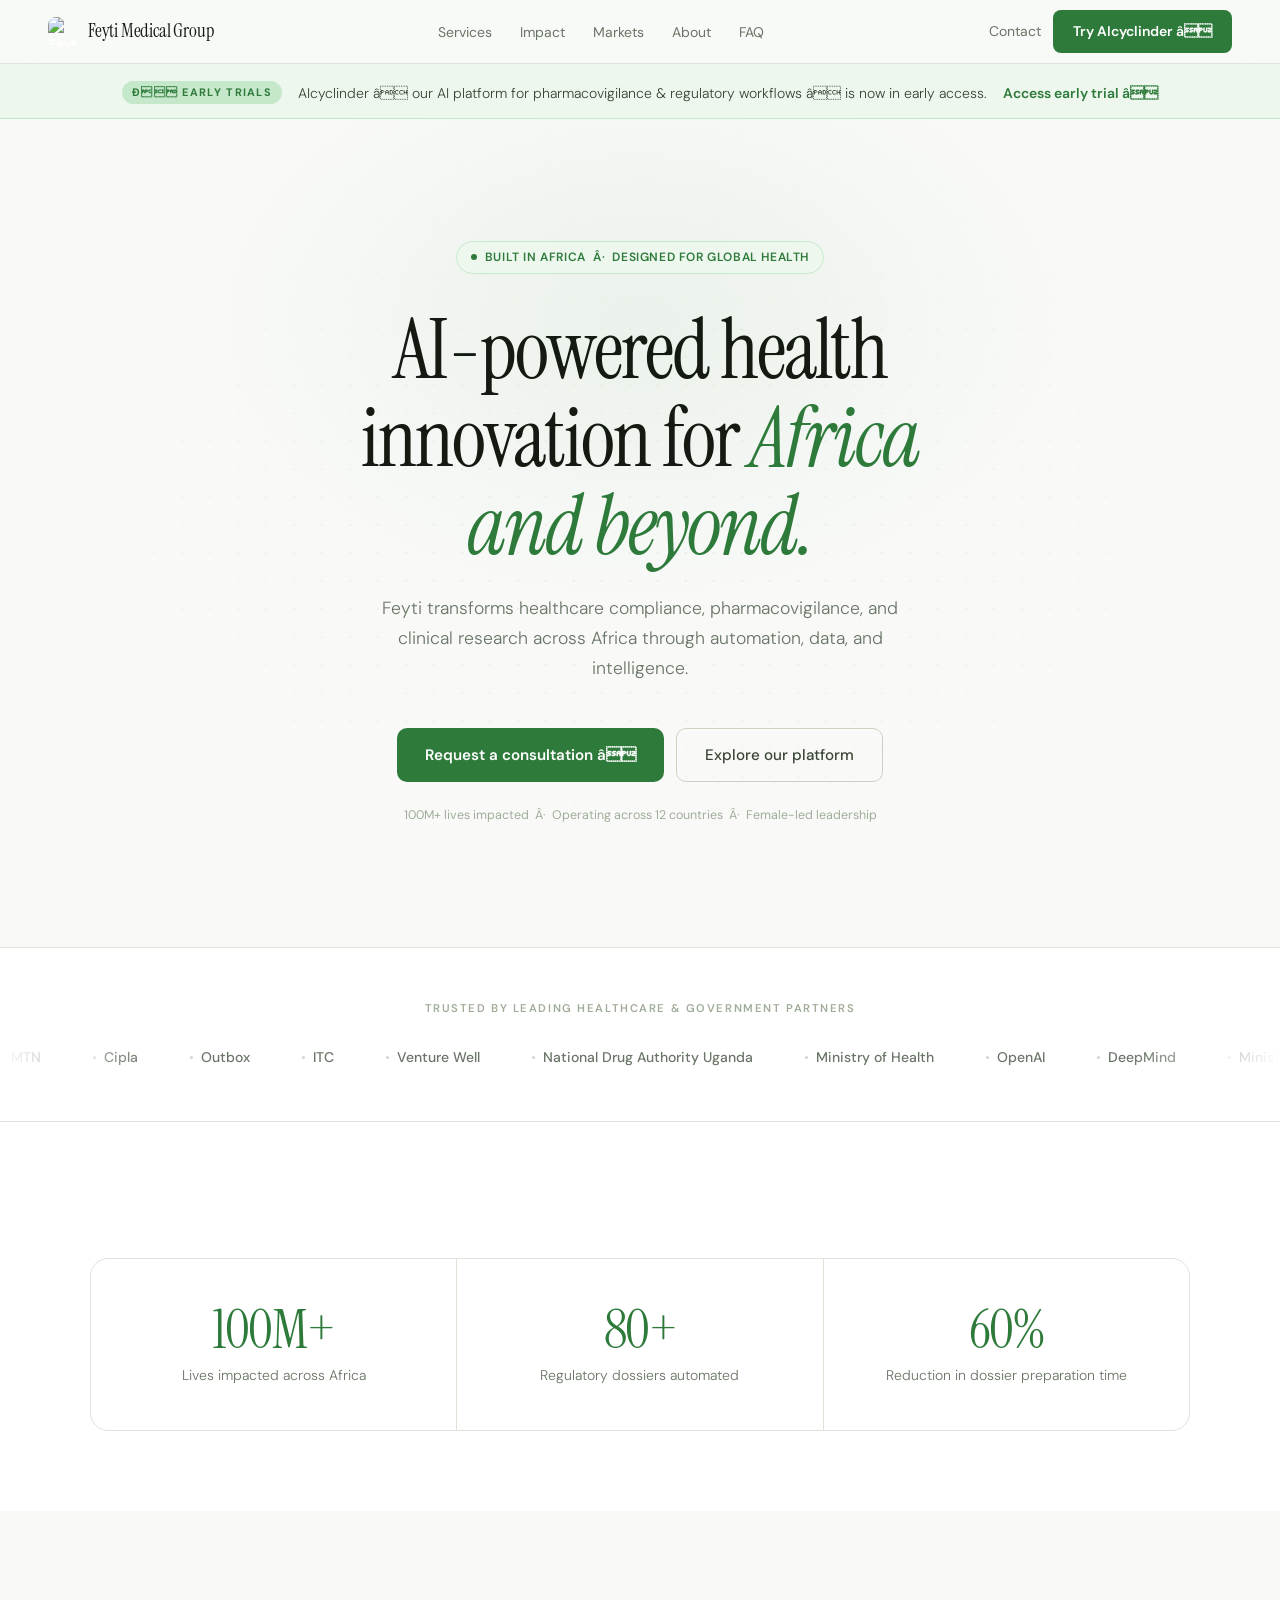
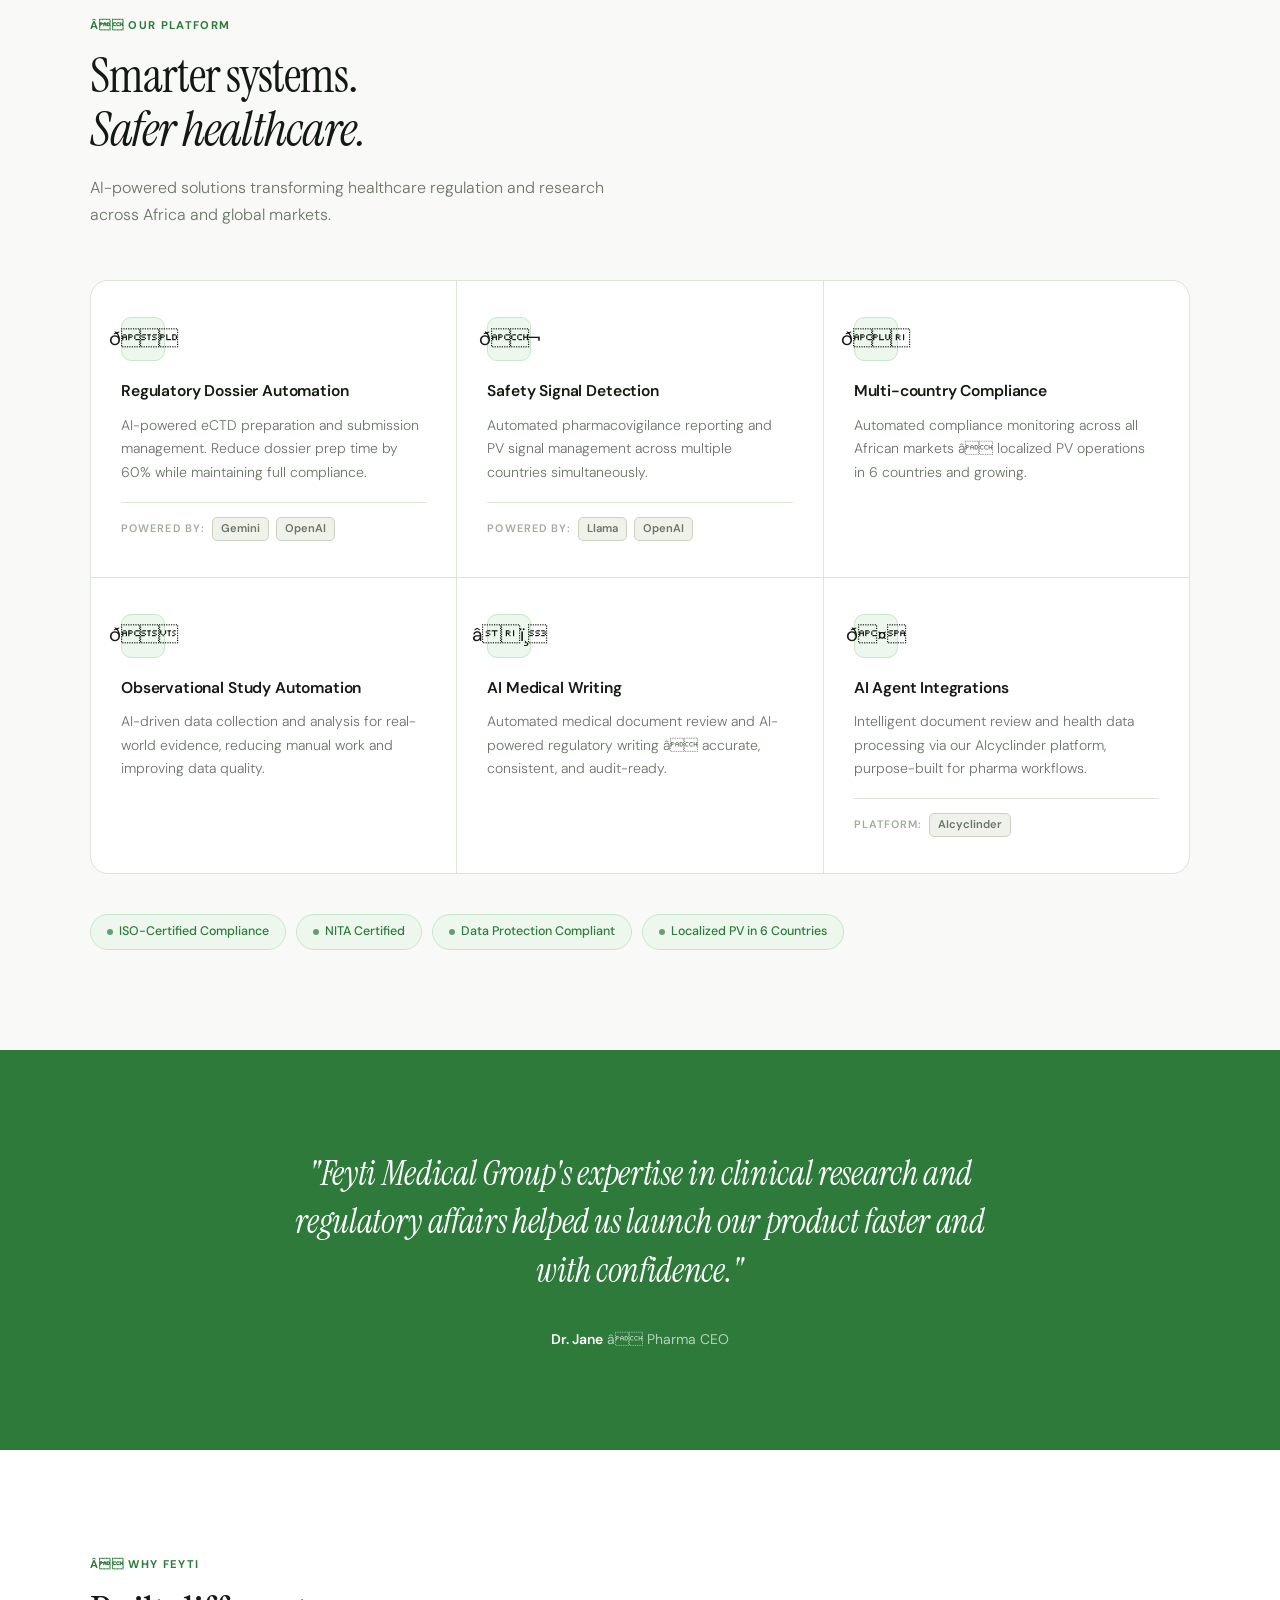
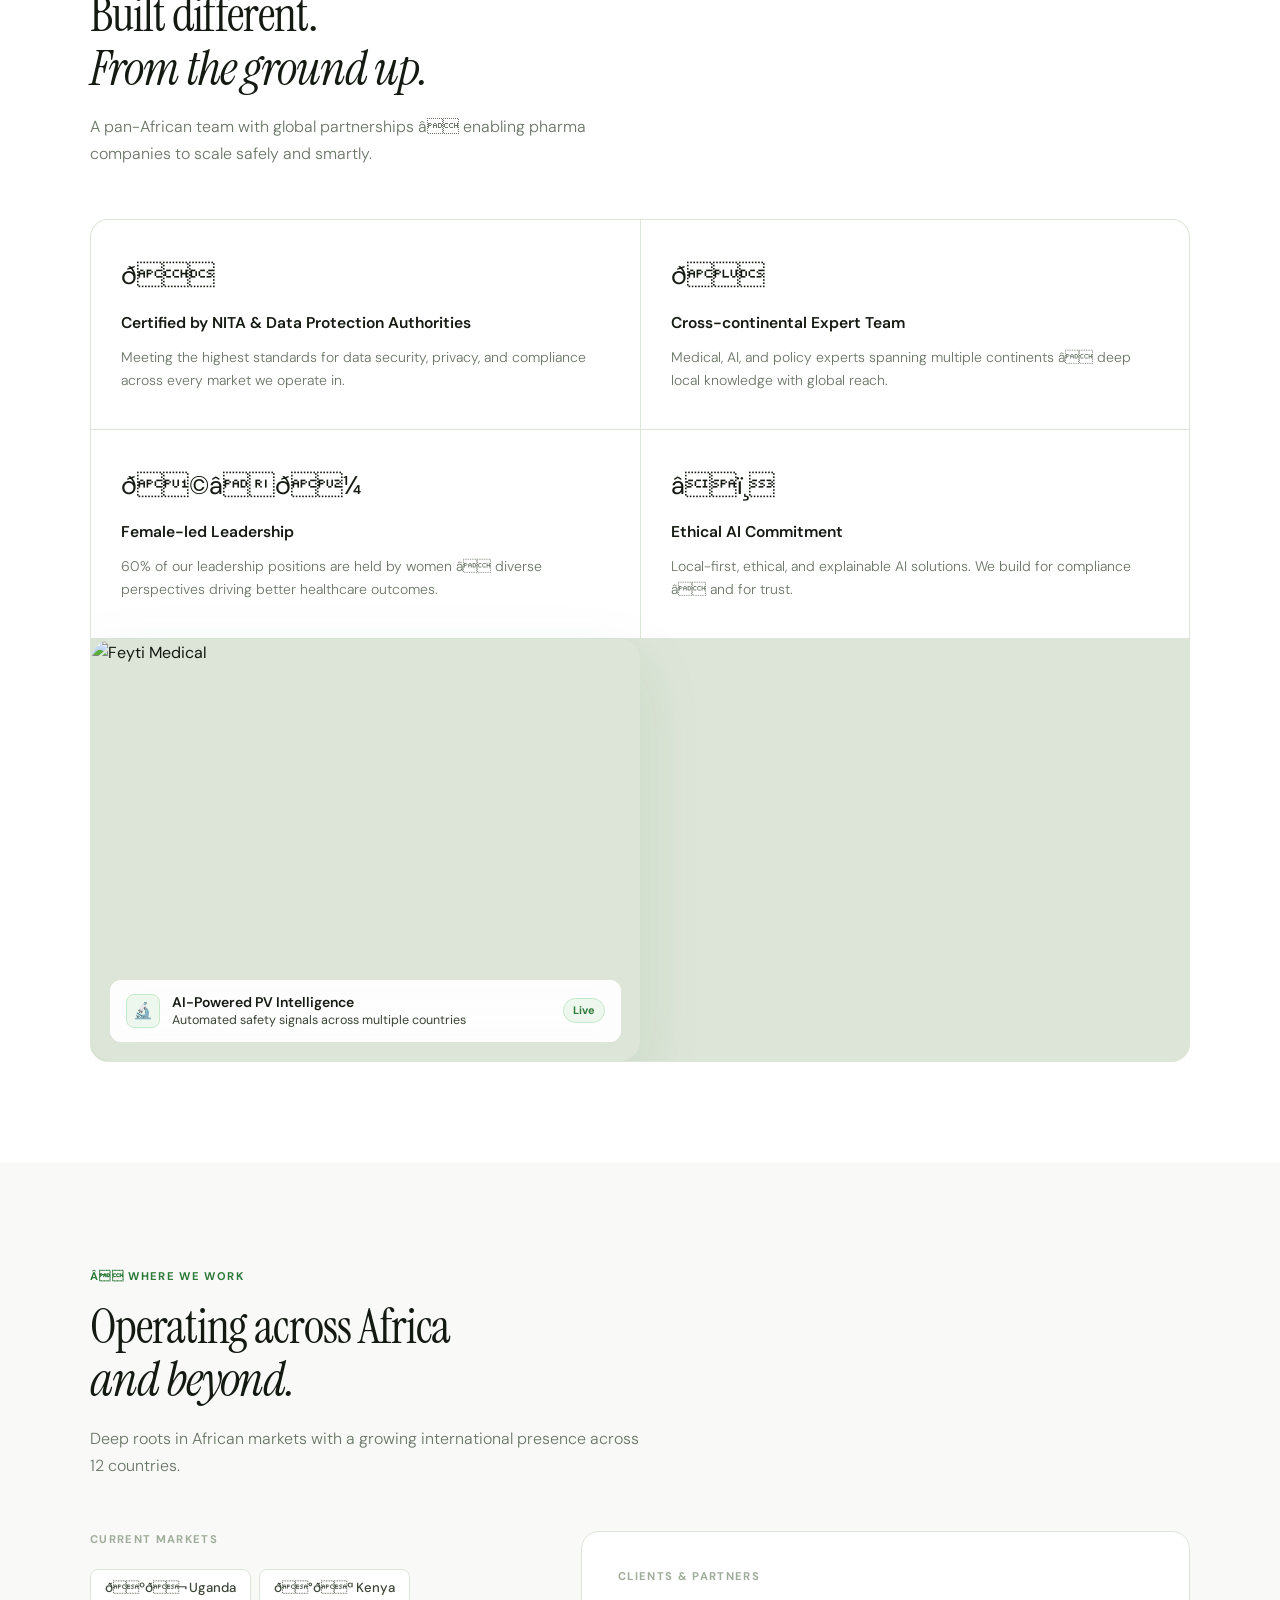
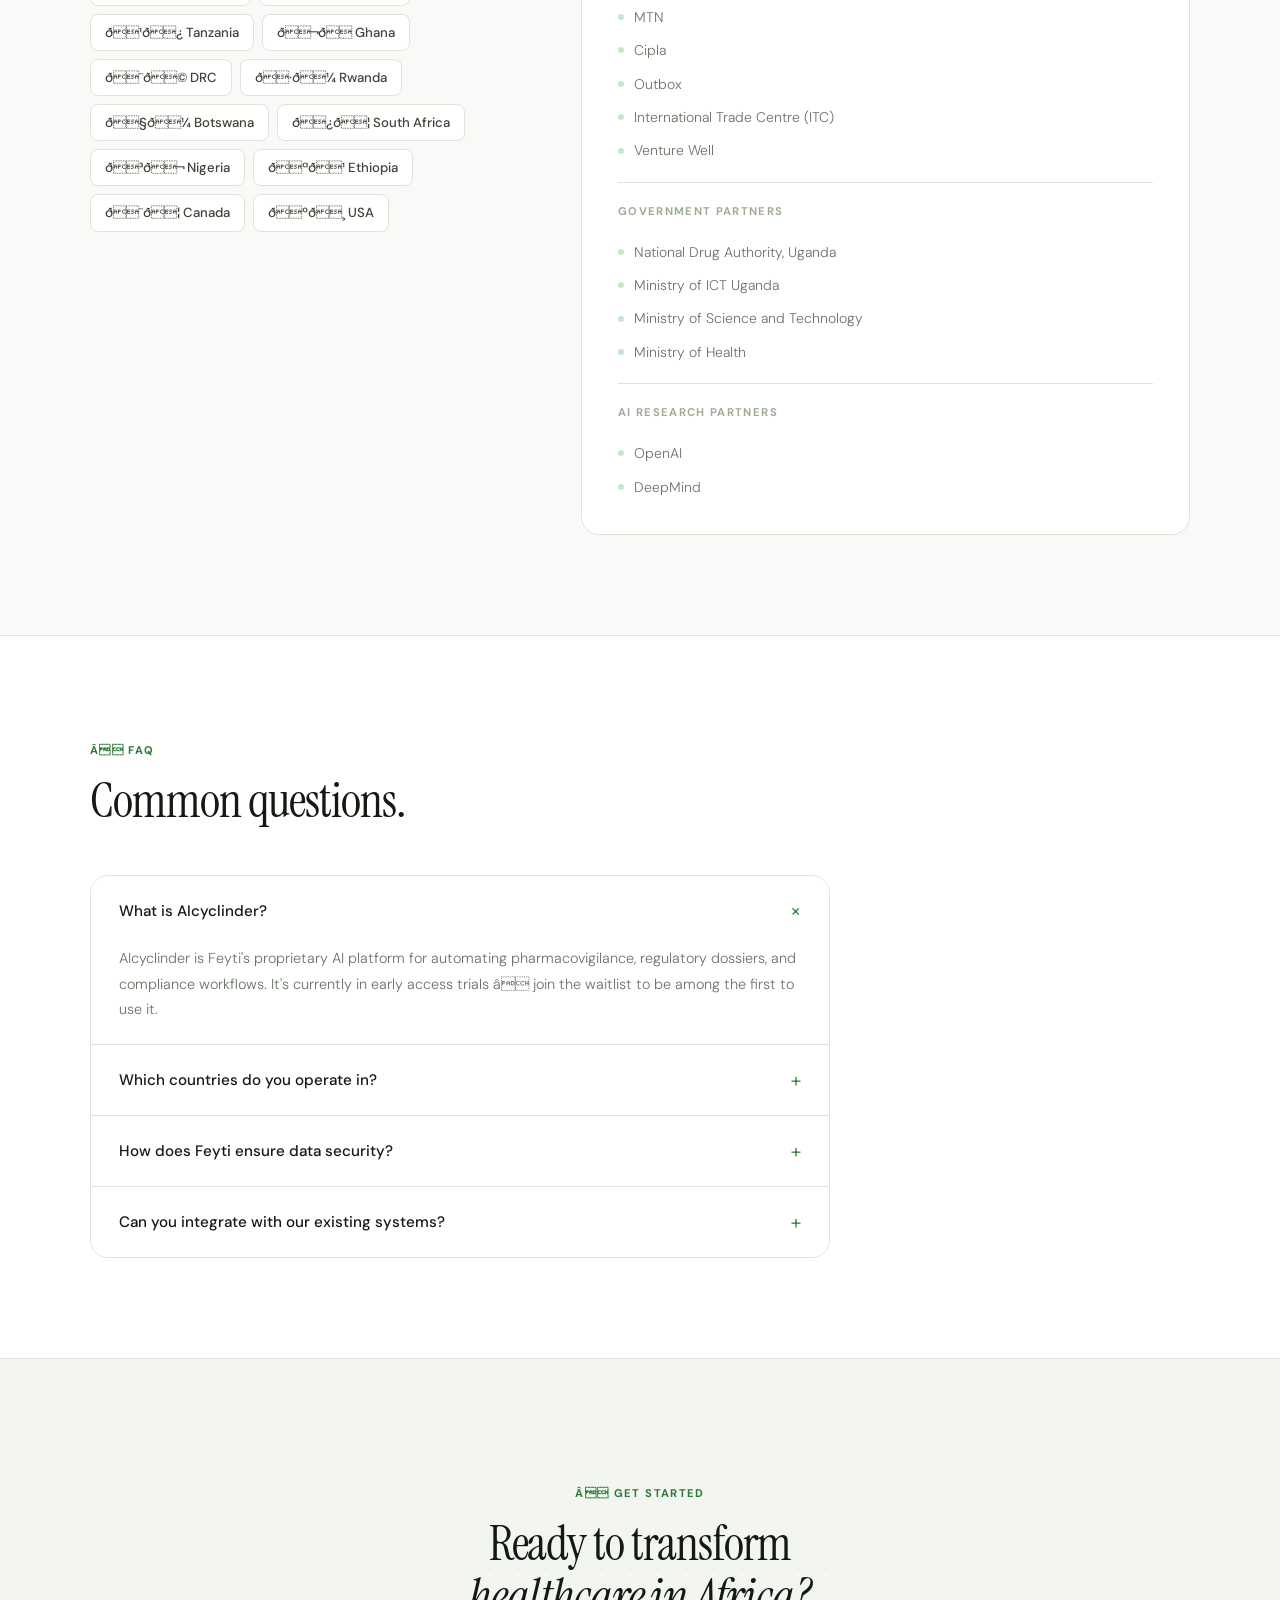
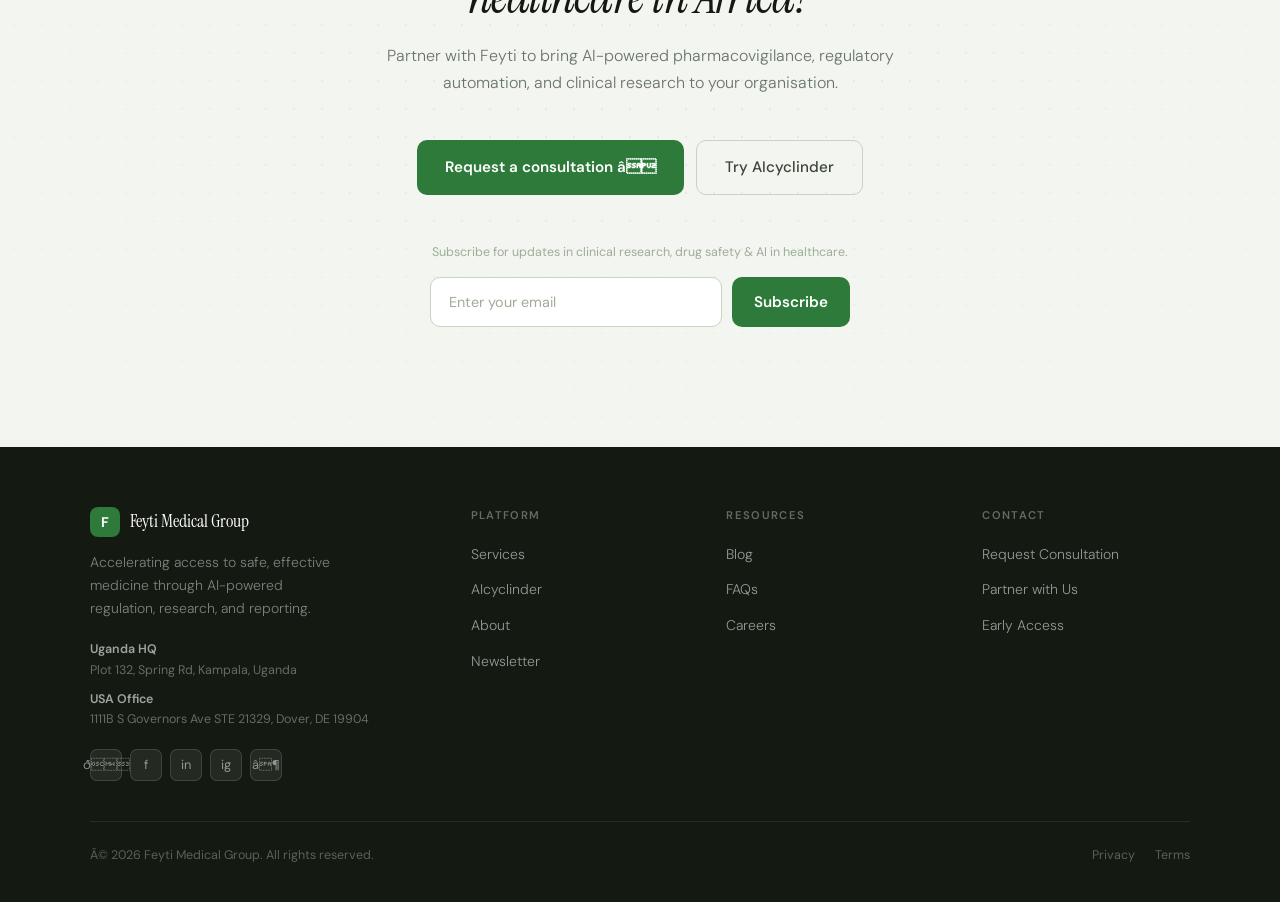
==== commit fa8055f7: "Add real Feyti logo and hero image to redesign" ====
--- a/index.html
+++ b/index.html
@@ -3,7 +3,7 @@
 <head>
 <meta charset="UTF-8" />
 <meta name="viewport" content="width=device-width, initial-scale=1.0" />
-<title>Feyti Medical Group — AI-Powered Health Innovation for Africa</title>
+<title>Feyti Medical Group â AI-Powered Health Innovation for Africa</title>
 <link rel="preconnect" href="https://fonts.googleapis.com" />
 <link rel="preconnect" href="https://fonts.gstatic.com" crossorigin />
 <link href="https://fonts.googleapis.com/css2?family=Instrument+Serif:ital@0;1&family=DM+Sans:wght@300;400;500;600&display=swap" rel="stylesheet" />
@@ -44,7 +44,7 @@
     overflow-x: hidden;
   }
 
-  /* ── NAV ──────────────────────────────────── */
+  /* ââ NAV ââââââââââââââââââââââââââââââââââââ */
   nav {
     position: fixed;
     top: 0; left: 0; right: 0;
@@ -131,7 +131,7 @@
   }
   .btn-primary:hover { background: var(--accent-lt); transform: translateY(-1px); }
 
-  /* ── BANNER ───────────────────────────────── */
+  /* ââ BANNER âââââââââââââââââââââââââââââââââ */
   .banner {
     background: var(--accent-bg);
     border-bottom: 1px solid var(--accent-mid);
@@ -169,7 +169,7 @@
   }
   .banner a:hover { color: var(--accent-lt); }
 
-  /* ── HERO ─────────────────────────────────── */
+  /* ââ HERO âââââââââââââââââââââââââââââââââââ */
   .hero {
     min-height: 92vh;
     display: flex;
@@ -317,7 +317,7 @@
     color: var(--muted2);
   }
 
-  /* ── TRUST TICKER ─────────────────────────── */
+  /* ââ TRUST TICKER âââââââââââââââââââââââââââ */
   .trust-section {
     padding: 52px 0;
     border-top: 1px solid var(--border);
@@ -370,7 +370,7 @@
     opacity: 0.5;
   }
 
-  /* ── COMMON ───────────────────────────────── */
+  /* ââ COMMON âââââââââââââââââââââââââââââââââ */
   section { padding: 100px 24px; }
   .container { max-width: 1100px; margin: 0 auto; }
 
@@ -404,7 +404,7 @@
     font-weight: 300;
   }
 
-  /* ── STAT ROW ─────────────────────────────── */
+  /* ââ STAT ROW âââââââââââââââââââââââââââââââ */
   .stat-row {
     display: grid;
     grid-template-columns: repeat(3, 1fr);
@@ -441,7 +441,7 @@
     line-height: 1.5;
   }
 
-  /* ── SERVICES GRID ────────────────────────── */
+  /* ââ SERVICES GRID ââââââââââââââââââââââââââ */
   .services-grid {
     display: grid;
     grid-template-columns: repeat(3, 1fr);
@@ -515,7 +515,7 @@
     border-radius: 5px;
   }
 
-  /* ── BADGES ───────────────────────────────── */
+  /* ââ BADGES âââââââââââââââââââââââââââââââââ */
   .badges-row {
     display: flex;
     gap: 10px;
@@ -543,7 +543,7 @@
     opacity: 0.7;
   }
 
-  /* ── TESTIMONIAL ──────────────────────────── */
+  /* ââ TESTIMONIAL ââââââââââââââââââââââââââââ */
   .testimonial-section {
     background: var(--accent);
     padding: 100px 24px;
@@ -572,7 +572,7 @@
   }
   .testimonial-author strong { color: #fff; font-weight: 600; }
 
-  /* ── WHY FEYTI ────────────────────────────── */
+  /* ââ WHY FEYTI ââââââââââââââââââââââââââââââ */
   .why-grid {
     display: grid;
     grid-template-columns: repeat(2, 1fr);
@@ -611,7 +611,7 @@
     font-weight: 300;
   }
 
-  /* ── MARKETS ──────────────────────────────── */
+  /* ââ MARKETS ââââââââââââââââââââââââââââââââ */
   .markets-layout {
     display: grid;
     grid-template-columns: 1fr 1.4fr;
@@ -680,7 +680,7 @@
     border-top: 1px solid var(--border);
   }
 
-  /* ── FAQ ──────────────────────────────────── */
+  /* ââ FAQ ââââââââââââââââââââââââââââââââââââ */
   .faq-list {
     margin-top: 48px;
     border: 1.5px solid var(--border);
@@ -732,7 +732,7 @@
     background: var(--surface);
   }
 
-  /* ── CTA ──────────────────────────────────── */
+  /* ââ CTA ââââââââââââââââââââââââââââââââââââ */
   .cta-section {
     background: var(--bg2);
     border-top: 1px solid var(--border);
@@ -784,7 +784,7 @@
   .newsletter-input:focus { border-color: var(--accent); box-shadow: 0 0 0 3px rgba(45,122,58,0.12); }
   .newsletter-input::placeholder { color: var(--muted2); }
 
-  /* ── FOOTER ───────────────────────────────── */
+  /* ââ FOOTER âââââââââââââââââââââââââââââââââ */
   footer {
     background: var(--text);
     padding: 60px 48px 36px;
@@ -888,7 +888,7 @@
   .footer-bottom a { color: rgba(255,255,255,0.3); text-decoration: none; transition: color 0.2s; }
   .footer-bottom a:hover { color: rgba(255,255,255,0.6); }
 
-  /* ── ANIMATIONS ───────────────────────────── */
+  /* ââ ANIMATIONS âââââââââââââââââââââââââââââ */
   @keyframes fadeUp {
     from { opacity:0; transform:translateY(20px); }
     to { opacity:1; transform:translateY(0); }
@@ -899,7 +899,7 @@
   .d3 { animation-delay: 0.36s; }
   .d4 { animation-delay: 0.5s; }
 
-  /* ── RESPONSIVE ───────────────────────────── */
+  /* ââ RESPONSIVE âââââââââââââââââââââââââââââ */
   @media (max-width: 860px) {
     nav { padding: 0 20px; }
     .nav-links { display: none; }
@@ -915,7 +915,7 @@
 <!-- NAV -->
 <nav>
   <a href="#" class="nav-logo">
-    <div class="logo-mark">F</div>
+    <div class="logo-mark" style="overflow:hidden;padding:0;background:transparent;"><img src="https://feytimedicalgroup.com/images/Feyti%20Medical%20Group%20Logo-03%20(1).jpg" alt="Feyti" style="width:30px;height:30px;object-fit:contain;" /></div>
     Feyti Medical Group
   </a>
   <ul class="nav-links">
@@ -927,16 +927,16 @@
   </ul>
   <div class="nav-right">
     <a href="https://feytimedicalgroup.com/contact.html" class="btn-ghost">Contact</a>
-    <a href="https://app.aicyclinder.com/" class="btn-primary">Try AIcyclinder →</a>
+    <a href="https://app.aicyclinder.com/" class="btn-primary">Try AIcyclinder â</a>
   </div>
 </nav>
 
 <!-- EARLY ACCESS BANNER -->
 <div class="banner">
   <div class="banner-inner">
-    <span class="banner-tag">🚀 Early Trials</span>
-    <p>AIcyclinder — our AI platform for pharmacovigilance &amp; regulatory workflows — is now in early access.</p>
-    <a href="https://app.aicyclinder.com/">Access early trial →</a>
+    <span class="banner-tag">ð Early Trials</span>
+    <p>AIcyclinder â our AI platform for pharmacovigilance &amp; regulatory workflows â is now in early access.</p>
+    <a href="https://app.aicyclinder.com/">Access early trial â</a>
   </div>
 </div>
 
@@ -944,7 +944,7 @@
 <section class="hero">
   <div class="hero-badge fade-up">
     <span class="dot"></span>
-    Built in Africa &nbsp;·&nbsp; Designed for Global Health
+    Built in Africa &nbsp;Â·&nbsp; Designed for Global Health
   </div>
   <h1 class="fade-up d1">
     AI-powered health<br />innovation for <em>Africa<br />and beyond.</em>
@@ -953,10 +953,10 @@
     Feyti transforms healthcare compliance, pharmacovigilance, and clinical research across Africa through automation, data, and intelligence.
   </p>
   <div class="hero-ctas fade-up d3">
-    <a href="https://feytimedicalgroup.com/contact.html" class="btn-primary-lg">Request a consultation →</a>
+    <a href="https://feytimedicalgroup.com/contact.html" class="btn-primary-lg">Request a consultation â</a>
     <a href="https://feytimedicalgroup.com/services.html" class="btn-outline-lg">Explore our platform</a>
   </div>
-  <p class="hero-note fade-up d4">100M+ lives impacted &nbsp;·&nbsp; Operating across 12 countries &nbsp;·&nbsp; Female-led leadership</p>
+  <p class="hero-note fade-up d4">100M+ lives impacted &nbsp;Â·&nbsp; Operating across 12 countries &nbsp;Â·&nbsp; Female-led leadership</p>
 </section>
 
 <!-- TRUST TICKER -->
@@ -1012,13 +1012,13 @@
 <!-- SERVICES -->
 <section id="services" style="padding: 100px 24px;">
   <div class="container">
-    <div class="section-tag">— Our platform</div>
+    <div class="section-tag">â Our platform</div>
     <h2 class="section-title">Smarter systems.<br /><em>Safer healthcare.</em></h2>
     <p class="section-sub">AI-powered solutions transforming healthcare regulation and research across Africa and global markets.</p>
 
     <div class="services-grid">
       <div class="service-card">
-        <div class="service-icon">📋</div>
+        <div class="service-icon">ð</div>
         <h3>Regulatory Dossier Automation</h3>
         <p>AI-powered eCTD preparation and submission management. Reduce dossier prep time by 60% while maintaining full compliance.</p>
         <div class="powered-by">
@@ -1028,7 +1028,7 @@
         </div>
       </div>
       <div class="service-card">
-        <div class="service-icon">🔬</div>
+        <div class="service-icon">ð¬</div>
         <h3>Safety Signal Detection</h3>
         <p>Automated pharmacovigilance reporting and PV signal management across multiple countries simultaneously.</p>
         <div class="powered-by">
@@ -1038,22 +1038,22 @@
         </div>
       </div>
       <div class="service-card">
-        <div class="service-icon">🌍</div>
+        <div class="service-icon">ð</div>
         <h3>Multi-country Compliance</h3>
-        <p>Automated compliance monitoring across all African markets — localized PV operations in 6 countries and growing.</p>
+        <p>Automated compliance monitoring across all African markets â localized PV operations in 6 countries and growing.</p>
       </div>
       <div class="service-card">
-        <div class="service-icon">📊</div>
+        <div class="service-icon">ð</div>
         <h3>Observational Study Automation</h3>
         <p>AI-driven data collection and analysis for real-world evidence, reducing manual work and improving data quality.</p>
       </div>
       <div class="service-card">
-        <div class="service-icon">✍️</div>
+        <div class="service-icon">âï¸</div>
         <h3>AI Medical Writing</h3>
-        <p>Automated medical document review and AI-powered regulatory writing — accurate, consistent, and audit-ready.</p>
+        <p>Automated medical document review and AI-powered regulatory writing â accurate, consistent, and audit-ready.</p>
       </div>
       <div class="service-card">
-        <div class="service-icon">🤖</div>
+        <div class="service-icon">ð¤</div>
         <h3>AI Agent Integrations</h3>
         <p>Intelligent document review and health data processing via our AIcyclinder platform, purpose-built for pharma workflows.</p>
         <div class="powered-by">
@@ -1076,46 +1076,59 @@
 <div class="testimonial-section">
   <div class="testimonial-card">
     <p class="testimonial-quote">"Feyti Medical Group's expertise in clinical research and regulatory affairs helped us launch our product faster and with confidence."</p>
-    <p class="testimonial-author"><strong>Dr. Jane</strong> — Pharma CEO</p>
+    <p class="testimonial-author"><strong>Dr. Jane</strong> â Pharma CEO</p>
   </div>
 </div>
 
 <!-- WHY FEYTI -->
 <section id="about" style="padding: 100px 24px; background: var(--surface);">
   <div class="container">
-    <div class="section-tag">— Why Feyti</div>
+    <div class="section-tag">â Why Feyti</div>
     <h2 class="section-title">Built different.<br /><em>From the ground up.</em></h2>
-    <p class="section-sub">A pan-African team with global partnerships — enabling pharma companies to scale safely and smartly.</p>
+    <p class="section-sub">A pan-African team with global partnerships â enabling pharma companies to scale safely and smartly.</p>
 
     <div class="why-grid">
       <div class="why-card">
-        <span class="why-icon">🔐</span>
+        <span class="why-icon">ð</span>
         <h3>Certified by NITA &amp; Data Protection Authorities</h3>
         <p>Meeting the highest standards for data security, privacy, and compliance across every market we operate in.</p>
       </div>
       <div class="why-card">
-        <span class="why-icon">🌐</span>
+        <span class="why-icon">ð</span>
         <h3>Cross-continental Expert Team</h3>
-        <p>Medical, AI, and policy experts spanning multiple continents — deep local knowledge with global reach.</p>
+        <p>Medical, AI, and policy experts spanning multiple continents â deep local knowledge with global reach.</p>
       </div>
       <div class="why-card">
-        <span class="why-icon">👩‍💼</span>
+        <span class="why-icon">ð©âð¼</span>
         <h3>Female-led Leadership</h3>
-        <p>60% of our leadership positions are held by women — diverse perspectives driving better healthcare outcomes.</p>
+        <p>60% of our leadership positions are held by women â diverse perspectives driving better healthcare outcomes.</p>
       </div>
       <div class="why-card">
-        <span class="why-icon">⚖️</span>
+        <span class="why-icon">âï¸</span>
         <h3>Ethical AI Commitment</h3>
-        <p>Local-first, ethical, and explainable AI solutions. We build for compliance — and for trust.</p>
+        <p>Local-first, ethical, and explainable AI solutions. We build for compliance â and for trust.</p>
+    </div>
+    <div style="position:relative;z-index:1;">
+      <div style="position:relative;border-radius:20px;overflow:hidden;box-shadow:0 24px 64px rgba(45,122,58,0.12);border:1.5px solid var(--border);">
+        <img src="https://feytimedicalgroup.com/images/img1.jpg" alt="Feyti Medical" style="width:100%;height:420px;object-fit:cover;display:block;" />
+        <div style="position:absolute;bottom:18px;left:18px;right:18px;background:rgba(255,255,255,0.93);backdrop-filter:blur(12px);border-radius:11px;padding:12px 15px;display:flex;align-items:center;gap:12px;border:1px solid rgba(255,255,255,0.8);">
+          <div style="width:34px;height:34px;background:var(--accent-bg);border:1.5px solid var(--accent-mid);border-radius:8px;display:flex;align-items:center;justify-content:center;flex-shrink:0;">🔬</div>
+          <div style="font-size:0.78rem;color:var(--text2);line-height:1.35;">
+            <strong style="display:block;color:var(--text);font-weight:600;font-size:0.875rem;">AI-Powered PV Intelligence</strong>
+            Automated safety signals across multiple countries
+          </div>
+          <span style="margin-left:auto;background:var(--accent-bg);border:1px solid var(--accent-mid);color:var(--accent);font-size:0.68rem;font-weight:700;padding:3px 9px;border-radius:100px;white-space:nowrap;">Live</span>
+        </div>
       </div>
     </div>
   </div>
+</div>
 </section>
 
 <!-- MARKETS -->
 <section id="markets" style="padding: 100px 24px;">
   <div class="container">
-    <div class="section-tag">— Where we work</div>
+    <div class="section-tag">â Where we work</div>
     <h2 class="section-title">Operating across Africa<br /><em>and beyond.</em></h2>
     <p class="section-sub">Deep roots in African markets with a growing international presence across 12 countries.</p>
 
@@ -1123,18 +1136,18 @@
       <div>
         <p style="font-size: 0.7rem; font-weight: 700; text-transform: uppercase; letter-spacing: 0.12em; color: var(--muted2); margin-bottom: 14px;">Current markets</p>
         <div class="market-tags">
-          <span class="market-tag">🇺🇬 Uganda</span>
-          <span class="market-tag">🇰🇪 Kenya</span>
-          <span class="market-tag">🇹🇿 Tanzania</span>
-          <span class="market-tag">🇬🇭 Ghana</span>
-          <span class="market-tag">🇨🇩 DRC</span>
-          <span class="market-tag">🇷🇼 Rwanda</span>
-          <span class="market-tag">🇧🇼 Botswana</span>
-          <span class="market-tag">🇿🇦 South Africa</span>
-          <span class="market-tag">🇳🇬 Nigeria</span>
-          <span class="market-tag">🇪🇹 Ethiopia</span>
-          <span class="market-tag">🇨🇦 Canada</span>
-          <span class="market-tag">🇺🇸 USA</span>
+          <span class="market-tag">ðºð¬ Uganda</span>
+          <span class="market-tag">ð°ðª Kenya</span>
+          <span class="market-tag">ð¹ð¿ Tanzania</span>
+          <span class="market-tag">ð¬ð­ Ghana</span>
+          <span class="market-tag">ð¨ð© DRC</span>
+          <span class="market-tag">ð·ð¼ Rwanda</span>
+          <span class="market-tag">ð§ð¼ Botswana</span>
+          <span class="market-tag">ð¿ð¦ South Africa</span>
+          <span class="market-tag">ð³ð¬ Nigeria</span>
+          <span class="market-tag">ðªð¹ Ethiopia</span>
+          <span class="market-tag">ð¨ð¦ Canada</span>
+          <span class="market-tag">ðºð¸ USA</span>
         </div>
       </div>
 
@@ -1169,7 +1182,7 @@
 <!-- FAQ -->
 <section id="faq" style="background: var(--surface); padding: 100px 24px; border-top: 1px solid var(--border);">
   <div class="container">
-    <div class="section-tag">— FAQ</div>
+    <div class="section-tag">â FAQ</div>
     <h2 class="section-title">Common questions.</h2>
 
     <div class="faq-list">
@@ -1179,7 +1192,7 @@
           <span class="faq-chevron">+</span>
         </button>
         <div class="faq-answer">
-          <div class="faq-answer-inner">AIcyclinder is Feyti's proprietary AI platform for automating pharmacovigilance, regulatory dossiers, and compliance workflows. It's currently in early access trials — join the waitlist to be among the first to use it.</div>
+          <div class="faq-answer-inner">AIcyclinder is Feyti's proprietary AI platform for automating pharmacovigilance, regulatory dossiers, and compliance workflows. It's currently in early access trials â join the waitlist to be among the first to use it.</div>
         </div>
       </div>
       <div class="faq-item">
@@ -1188,7 +1201,7 @@
           <span class="faq-chevron">+</span>
         </button>
         <div class="faq-answer">
-          <div class="faq-answer-inner">We currently operate across Uganda, Kenya, Tanzania, Ghana, DRC, Rwanda, Botswana, South Africa, Nigeria, Ethiopia, Canada, and the USA — with expansion plans for 2025–2026.</div>
+          <div class="faq-answer-inner">We currently operate across Uganda, Kenya, Tanzania, Ghana, DRC, Rwanda, Botswana, South Africa, Nigeria, Ethiopia, Canada, and the USA â with expansion plans for 2025â2026.</div>
         </div>
       </div>
       <div class="faq-item">
@@ -1216,12 +1229,12 @@
 <!-- CTA + NEWSLETTER -->
 <section class="cta-section">
   <div class="cta-inner container">
-    <div class="section-tag" style="justify-content: center;">— Get started</div>
+    <div class="section-tag" style="justify-content: center;">â Get started</div>
     <h2 class="section-title">Ready to transform<br /><em>healthcare in Africa?</em></h2>
     <p class="section-sub" style="margin: 0 auto 44px;">Partner with Feyti to bring AI-powered pharmacovigilance, regulatory automation, and clinical research to your organisation.</p>
 
     <div class="hero-ctas" style="margin-bottom: 48px;">
-      <a href="https://feytimedicalgroup.com/contact.html" class="btn-primary-lg">Request a consultation →</a>
+      <a href="https://feytimedicalgroup.com/contact.html" class="btn-primary-lg">Request a consultation â</a>
       <a href="https://app.aicyclinder.com/" class="btn-outline-lg">Try AIcyclinder</a>
     </div>
 
@@ -1253,11 +1266,11 @@
         </div>
       </div>
       <div class="social-row">
-        <a href="https://x.com/feytigroup" class="social-btn" title="X">𝕏</a>
+        <a href="https://x.com/feytigroup" class="social-btn" title="X">ð</a>
         <a href="https://www.facebook.com/Feyti256" class="social-btn" title="Facebook">f</a>
         <a href="https://www.linkedin.com/company/feytimedicalgroup/" class="social-btn" title="LinkedIn">in</a>
         <a href="https://www.instagram.com/feytimedicalgroup/" class="social-btn" title="Instagram">ig</a>
-        <a href="https://www.youtube.com/@FeytiMedicalGroup/videos" class="social-btn" title="YouTube">▶</a>
+        <a href="https://www.youtube.com/@FeytiMedicalGroup/videos" class="social-btn" title="YouTube">â¶</a>
       </div>
     </div>
 
@@ -1291,7 +1304,7 @@
   </div>
 
   <div class="footer-bottom">
-    <span>© 2026 Feyti Medical Group. All rights reserved.</span>
+    <span>Â© 2026 Feyti Medical Group. All rights reserved.</span>
     <div style="display:flex; gap:20px;">
       <a href="#">Privacy</a>
       <a href="#">Terms</a>
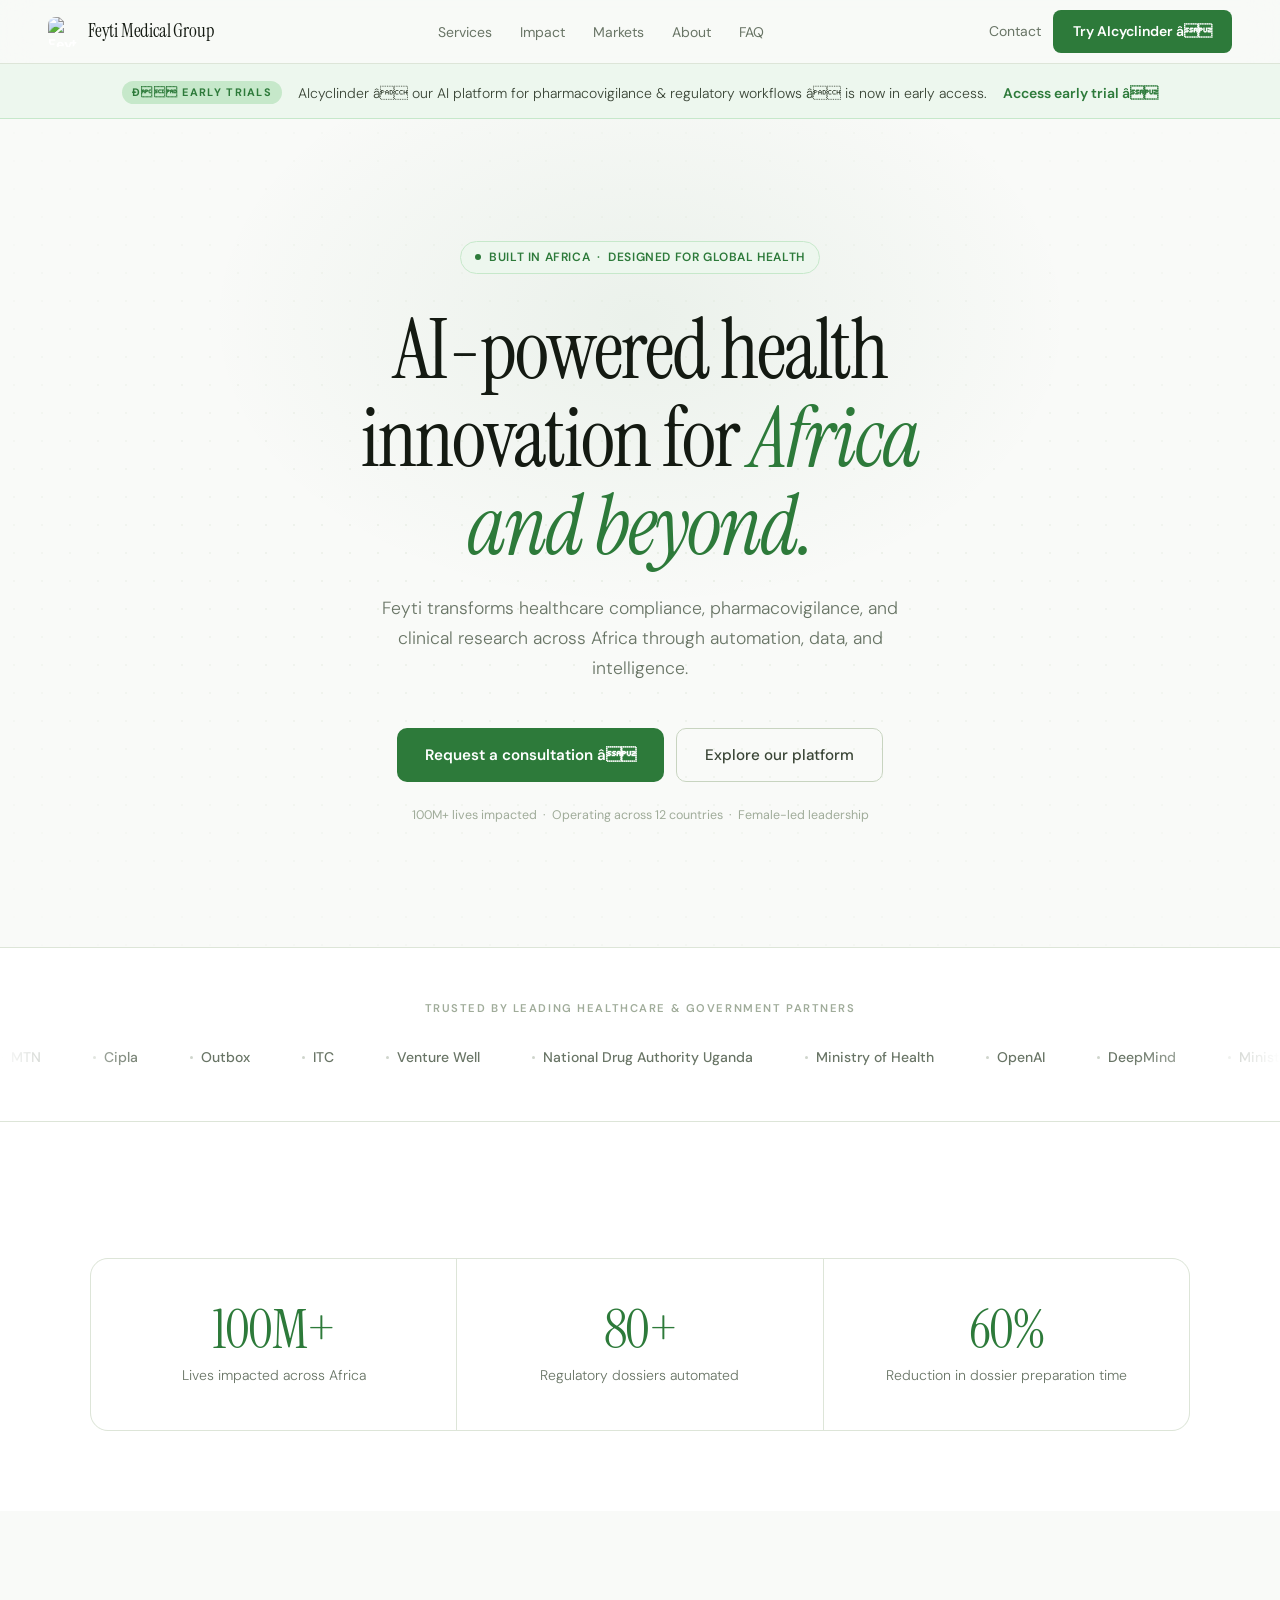
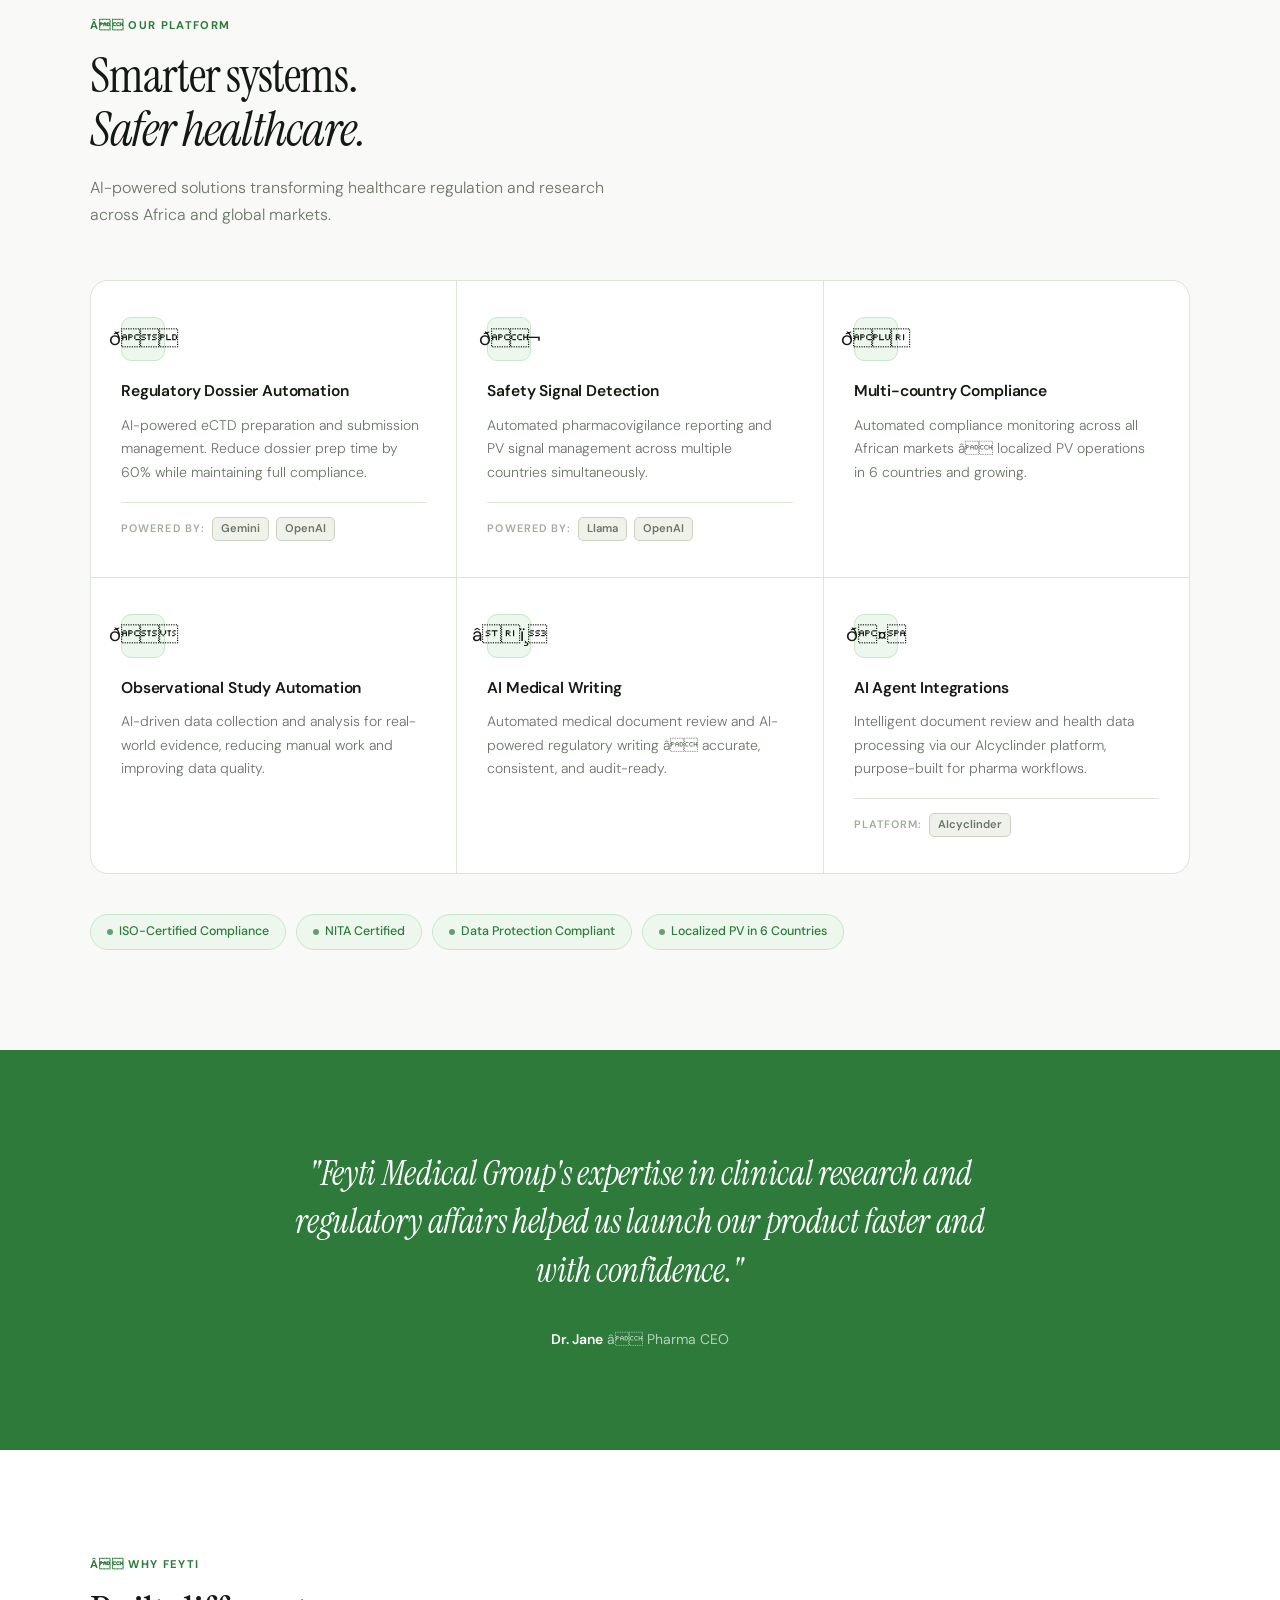
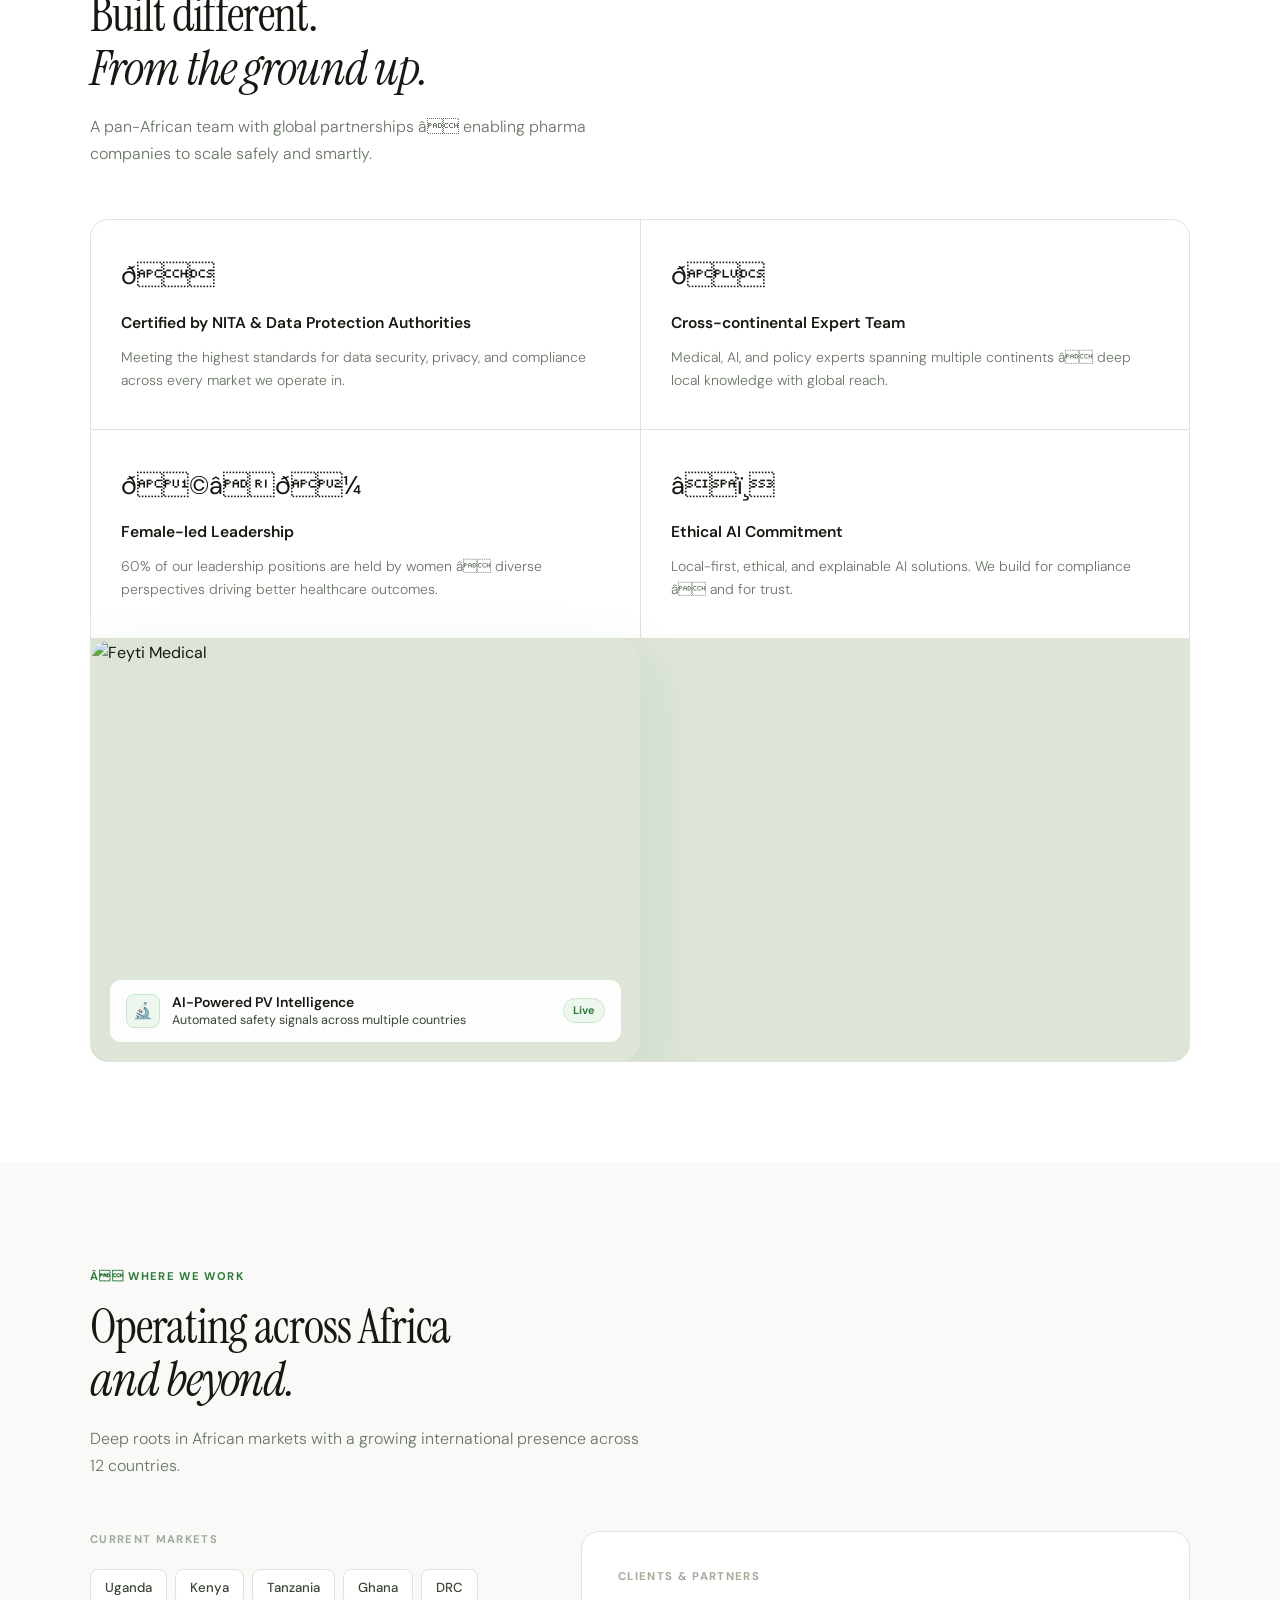
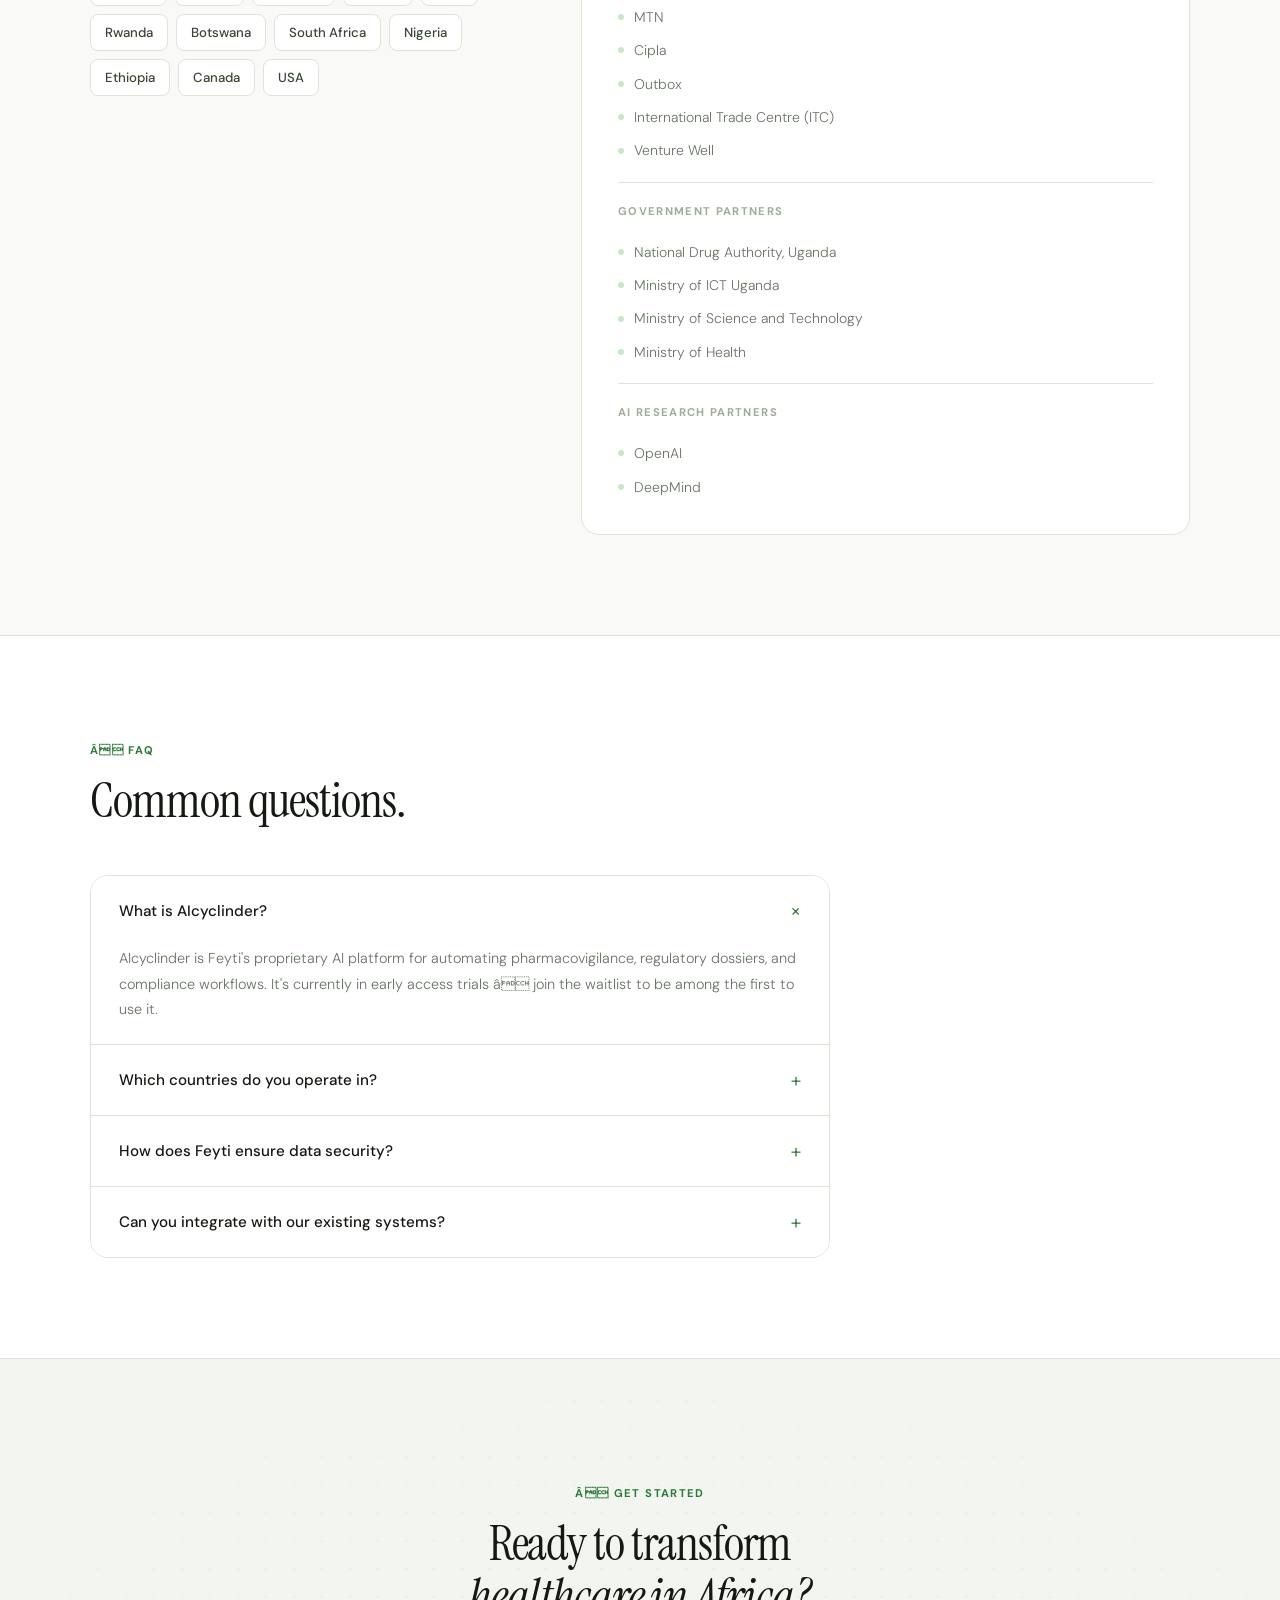
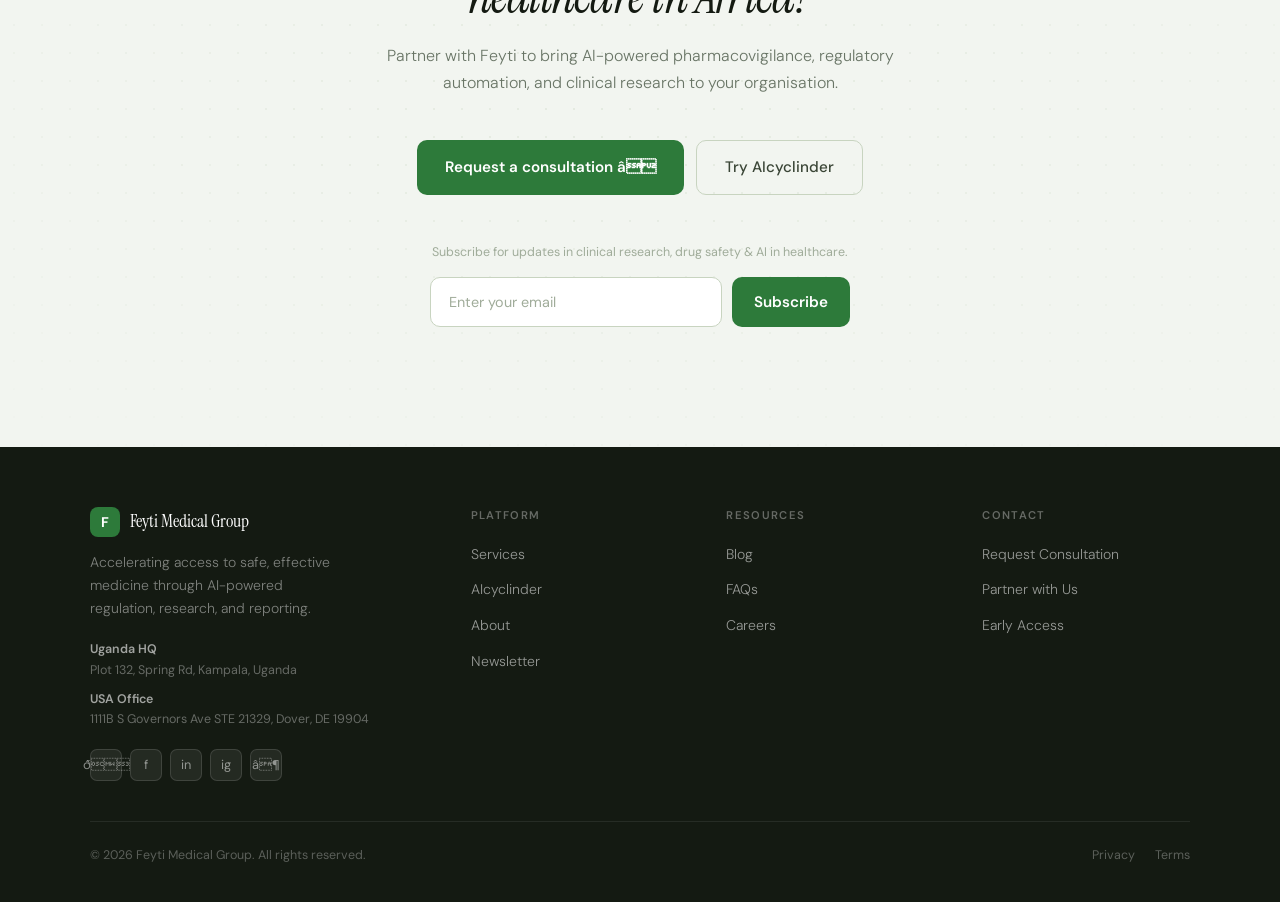
==== commit 767473ff: "Fix emoji encoding and clean up garbled characters" ====
--- a/index.html
+++ b/index.html
@@ -3,7 +3,7 @@
 <head>
 <meta charset="UTF-8" />
 <meta name="viewport" content="width=device-width, initial-scale=1.0" />
-<title>Feyti Medical Group â AI-Powered Health Innovation for Africa</title>
+<title>Feyti Medical Group — AI-Powered Health Innovation for Africa</title>
 <link rel="preconnect" href="https://fonts.googleapis.com" />
 <link rel="preconnect" href="https://fonts.gstatic.com" crossorigin />
 <link href="https://fonts.googleapis.com/css2?family=Instrument+Serif:ital@0;1&family=DM+Sans:wght@300;400;500;600&display=swap" rel="stylesheet" />
@@ -944,7 +944,7 @@
 <section class="hero">
   <div class="hero-badge fade-up">
     <span class="dot"></span>
-    Built in Africa &nbsp;Â·&nbsp; Designed for Global Health
+    Built in Africa &nbsp;·&nbsp; Designed for Global Health
   </div>
   <h1 class="fade-up d1">
     AI-powered health<br />innovation for <em>Africa<br />and beyond.</em>
@@ -956,7 +956,7 @@
     <a href="https://feytimedicalgroup.com/contact.html" class="btn-primary-lg">Request a consultation â</a>
     <a href="https://feytimedicalgroup.com/services.html" class="btn-outline-lg">Explore our platform</a>
   </div>
-  <p class="hero-note fade-up d4">100M+ lives impacted &nbsp;Â·&nbsp; Operating across 12 countries &nbsp;Â·&nbsp; Female-led leadership</p>
+  <p class="hero-note fade-up d4">100M+ lives impacted &nbsp;·&nbsp; Operating across 12 countries &nbsp;·&nbsp; Female-led leadership</p>
 </section>
 
 <!-- TRUST TICKER -->
@@ -1136,18 +1136,18 @@
       <div>
         <p style="font-size: 0.7rem; font-weight: 700; text-transform: uppercase; letter-spacing: 0.12em; color: var(--muted2); margin-bottom: 14px;">Current markets</p>
         <div class="market-tags">
-          <span class="market-tag">ðºð¬ Uganda</span>
-          <span class="market-tag">ð°ðª Kenya</span>
-          <span class="market-tag">ð¹ð¿ Tanzania</span>
-          <span class="market-tag">ð¬ð­ Ghana</span>
-          <span class="market-tag">ð¨ð© DRC</span>
-          <span class="market-tag">ð·ð¼ Rwanda</span>
-          <span class="market-tag">ð§ð¼ Botswana</span>
-          <span class="market-tag">ð¿ð¦ South Africa</span>
-          <span class="market-tag">ð³ð¬ Nigeria</span>
-          <span class="market-tag">ðªð¹ Ethiopia</span>
-          <span class="market-tag">ð¨ð¦ Canada</span>
-          <span class="market-tag">ðºð¸ USA</span>
+          <span class="market-tag">Uganda</span>
+          <span class="market-tag">Kenya</span>
+          <span class="market-tag">Tanzania</span>
+          <span class="market-tag">Ghana</span>
+          <span class="market-tag">DRC</span>
+          <span class="market-tag">Rwanda</span>
+          <span class="market-tag">Botswana</span>
+          <span class="market-tag">South Africa</span>
+          <span class="market-tag">Nigeria</span>
+          <span class="market-tag">Ethiopia</span>
+          <span class="market-tag">Canada</span>
+          <span class="market-tag">USA</span>
         </div>
       </div>
 
@@ -1304,7 +1304,7 @@
   </div>
 
   <div class="footer-bottom">
-    <span>Â© 2026 Feyti Medical Group. All rights reserved.</span>
+    <span>© 2026 Feyti Medical Group. All rights reserved.</span>
     <div style="display:flex; gap:20px;">
       <a href="#">Privacy</a>
       <a href="#">Terms</a>
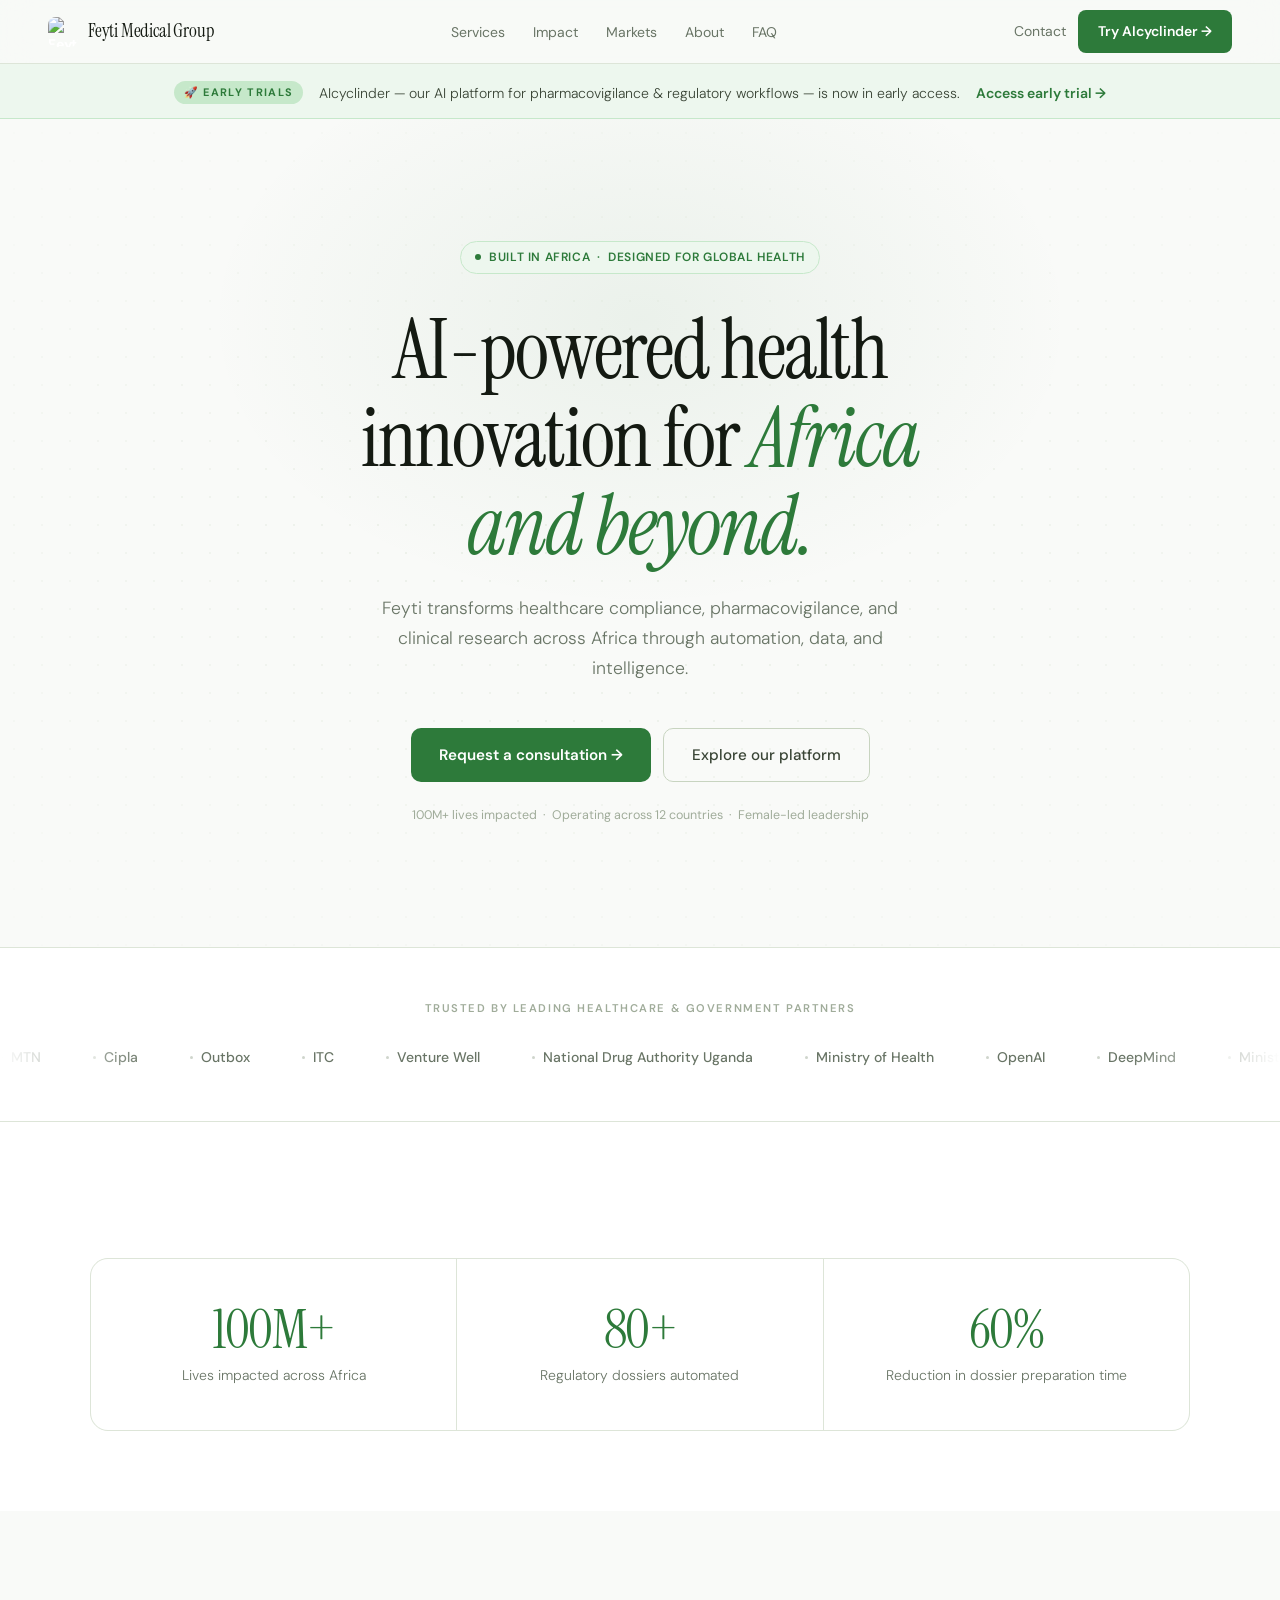
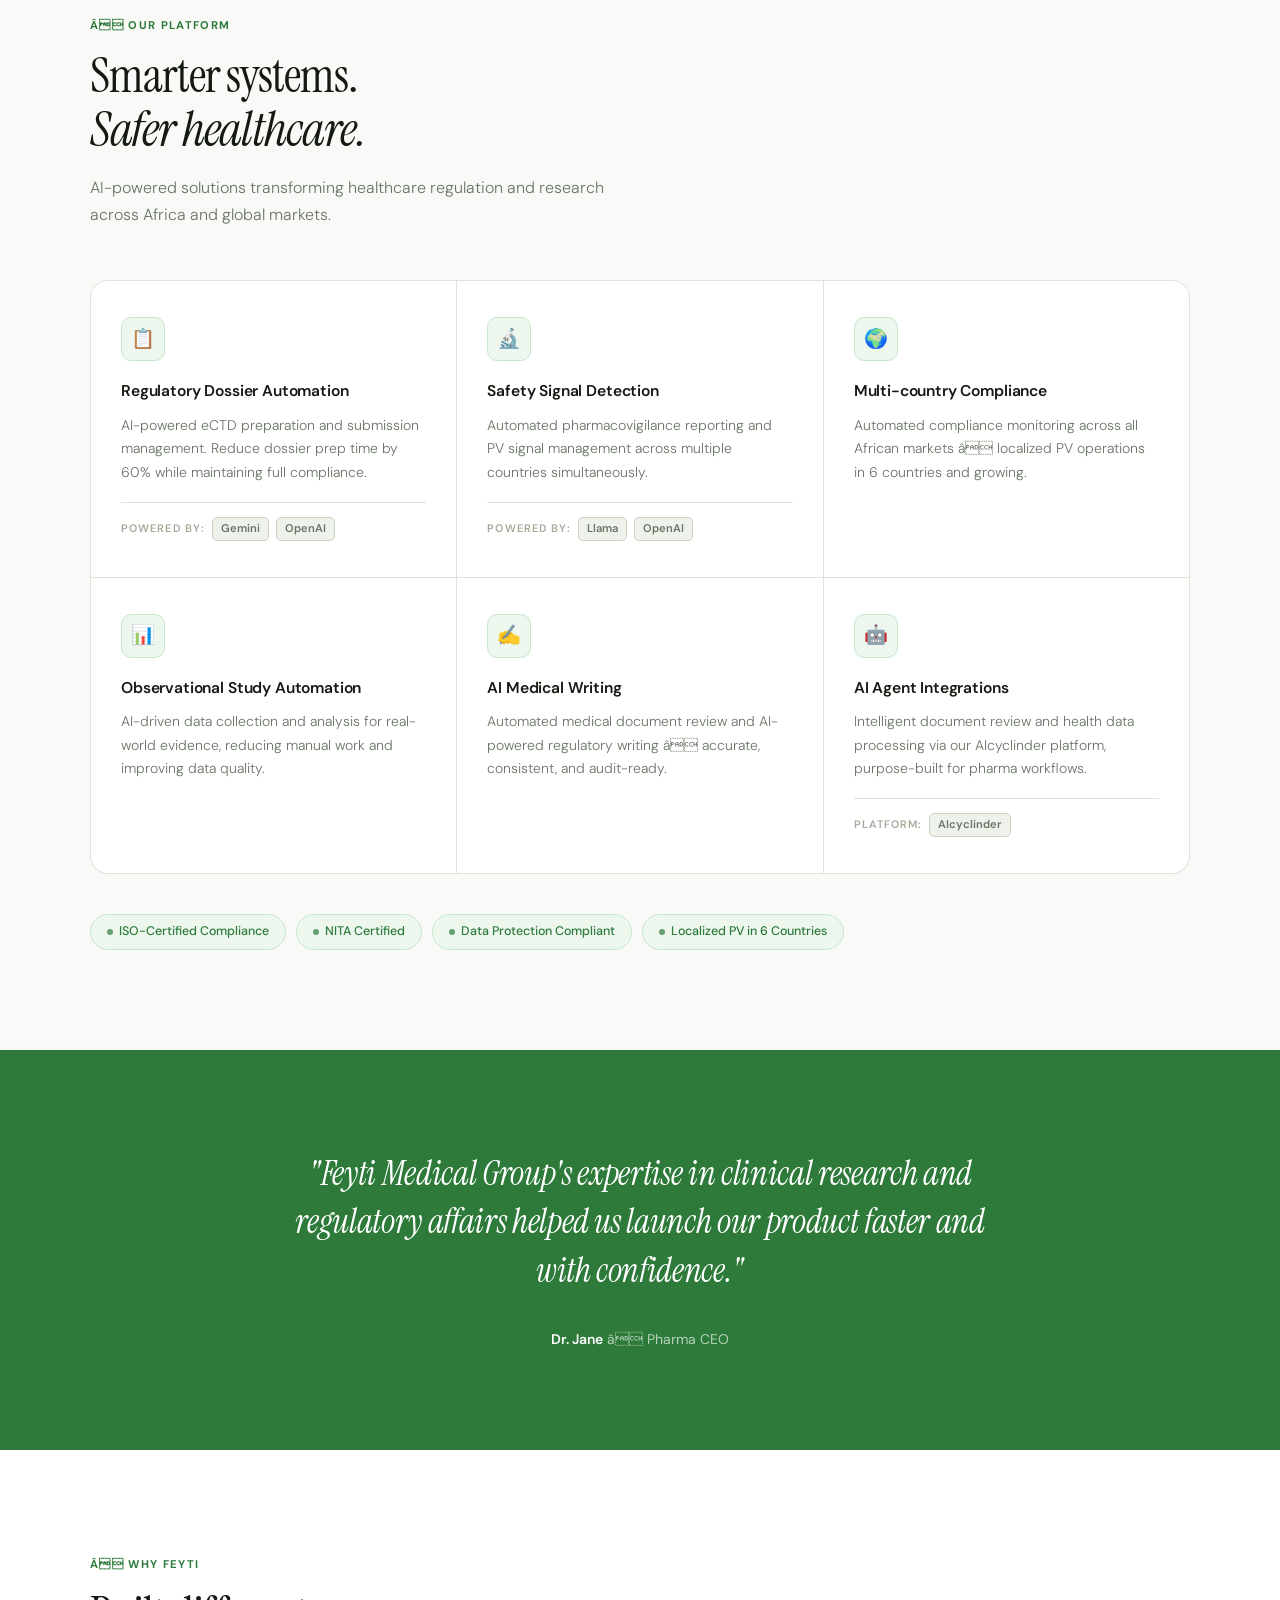
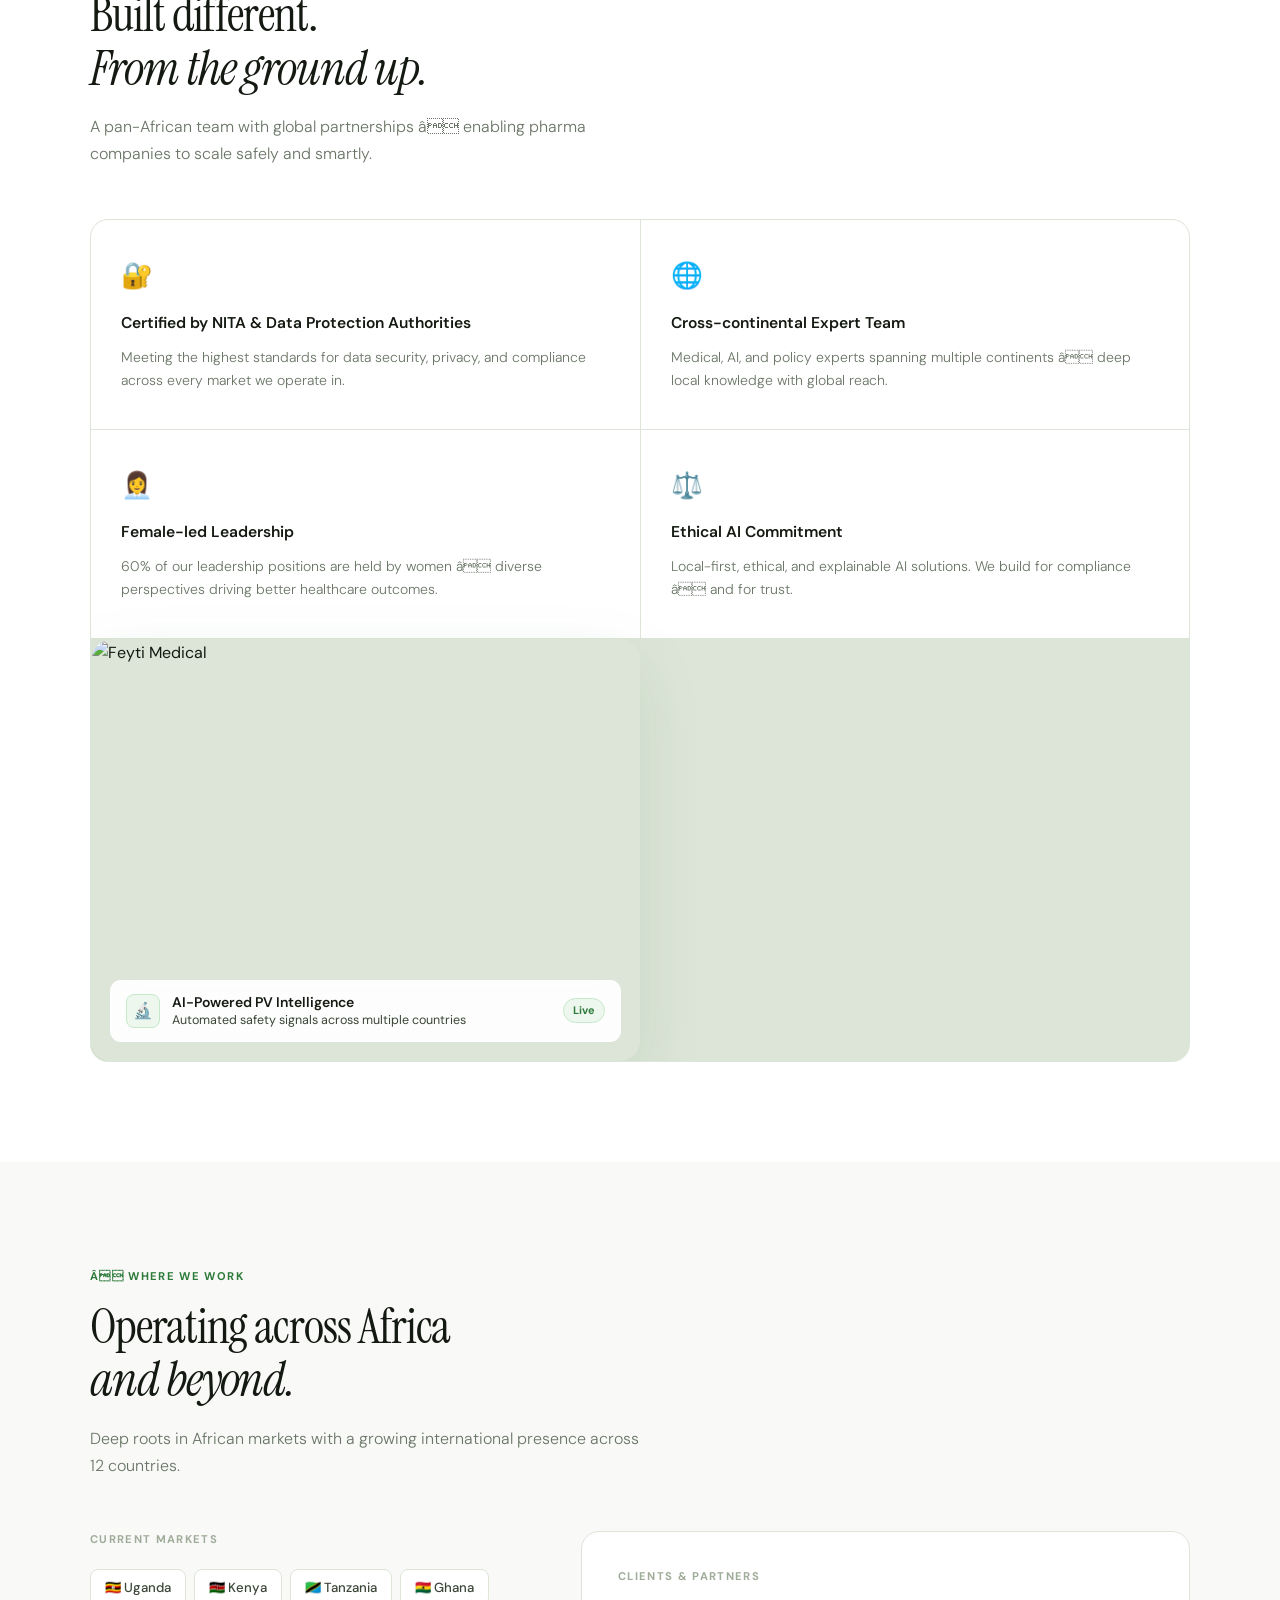
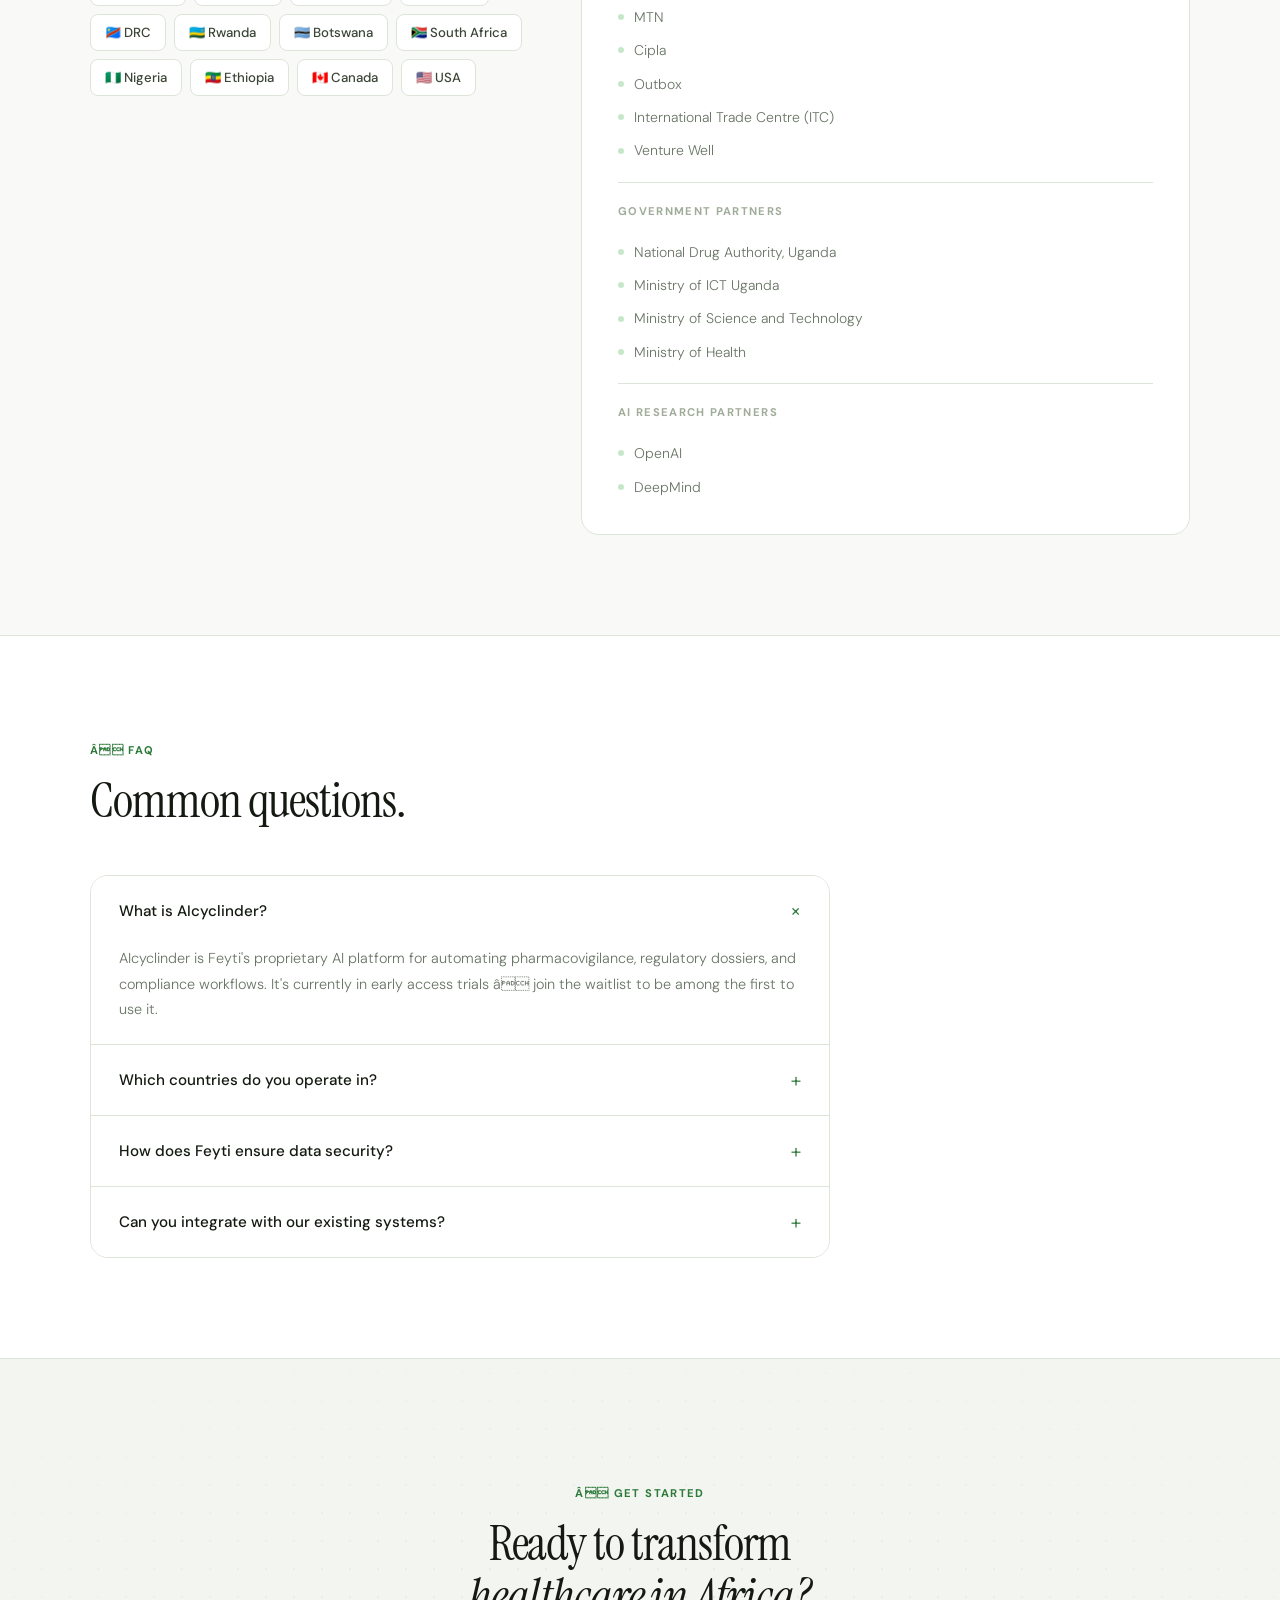
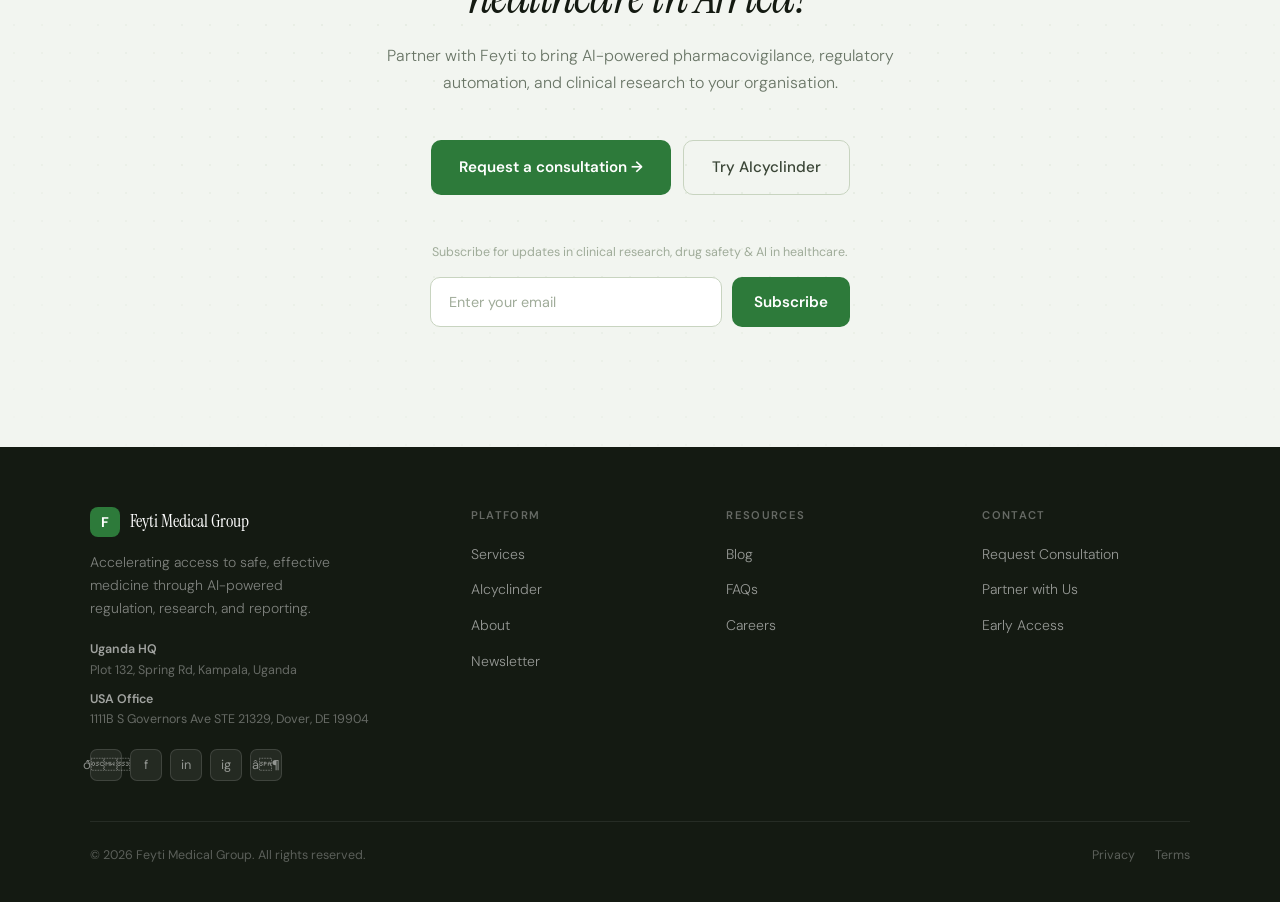
==== commit 183d2d24: "Final fix: clean all encoding issues" ====
--- a/index.html
+++ b/index.html
@@ -927,16 +927,16 @@
   </ul>
   <div class="nav-right">
     <a href="https://feytimedicalgroup.com/contact.html" class="btn-ghost">Contact</a>
-    <a href="https://app.aicyclinder.com/" class="btn-primary">Try AIcyclinder â</a>
+    <a href="https://app.aicyclinder.com/" class="btn-primary">Try AIcyclinder &rarr;</a>
   </div>
 </nav>
 
 <!-- EARLY ACCESS BANNER -->
 <div class="banner">
   <div class="banner-inner">
-    <span class="banner-tag">ð Early Trials</span>
-    <p>AIcyclinder â our AI platform for pharmacovigilance &amp; regulatory workflows â is now in early access.</p>
-    <a href="https://app.aicyclinder.com/">Access early trial â</a>
+    <span class="banner-tag">&#x1F680; Early Trials</span>
+    <p>AIcyclinder &mdash; our AI platform for pharmacovigilance &amp; regulatory workflows &mdash; is now in early access.</p>
+    <a href="https://app.aicyclinder.com/">Access early trial &rarr;</a>
   </div>
 </div>
 
@@ -953,7 +953,7 @@
     Feyti transforms healthcare compliance, pharmacovigilance, and clinical research across Africa through automation, data, and intelligence.
   </p>
   <div class="hero-ctas fade-up d3">
-    <a href="https://feytimedicalgroup.com/contact.html" class="btn-primary-lg">Request a consultation â</a>
+    <a href="https://feytimedicalgroup.com/contact.html" class="btn-primary-lg">Request a consultation &rarr;</a>
     <a href="https://feytimedicalgroup.com/services.html" class="btn-outline-lg">Explore our platform</a>
   </div>
   <p class="hero-note fade-up d4">100M+ lives impacted &nbsp;·&nbsp; Operating across 12 countries &nbsp;·&nbsp; Female-led leadership</p>
@@ -1018,7 +1018,7 @@
 
     <div class="services-grid">
       <div class="service-card">
-        <div class="service-icon">ð</div>
+        <div class="service-icon">📋</div>
         <h3>Regulatory Dossier Automation</h3>
         <p>AI-powered eCTD preparation and submission management. Reduce dossier prep time by 60% while maintaining full compliance.</p>
         <div class="powered-by">
@@ -1028,7 +1028,7 @@
         </div>
       </div>
       <div class="service-card">
-        <div class="service-icon">ð¬</div>
+        <div class="service-icon">🔬</div>
         <h3>Safety Signal Detection</h3>
         <p>Automated pharmacovigilance reporting and PV signal management across multiple countries simultaneously.</p>
         <div class="powered-by">
@@ -1038,22 +1038,22 @@
         </div>
       </div>
       <div class="service-card">
-        <div class="service-icon">ð</div>
+        <div class="service-icon">🌍</div>
         <h3>Multi-country Compliance</h3>
         <p>Automated compliance monitoring across all African markets â localized PV operations in 6 countries and growing.</p>
       </div>
       <div class="service-card">
-        <div class="service-icon">ð</div>
+        <div class="service-icon">📊</div>
         <h3>Observational Study Automation</h3>
         <p>AI-driven data collection and analysis for real-world evidence, reducing manual work and improving data quality.</p>
       </div>
       <div class="service-card">
-        <div class="service-icon">âï¸</div>
+        <div class="service-icon">✍️</div>
         <h3>AI Medical Writing</h3>
         <p>Automated medical document review and AI-powered regulatory writing â accurate, consistent, and audit-ready.</p>
       </div>
       <div class="service-card">
-        <div class="service-icon">ð¤</div>
+        <div class="service-icon">🤖</div>
         <h3>AI Agent Integrations</h3>
         <p>Intelligent document review and health data processing via our AIcyclinder platform, purpose-built for pharma workflows.</p>
         <div class="powered-by">
@@ -1089,22 +1089,22 @@
 
     <div class="why-grid">
       <div class="why-card">
-        <span class="why-icon">ð</span>
+        <span class="why-icon">🔐</span>
         <h3>Certified by NITA &amp; Data Protection Authorities</h3>
         <p>Meeting the highest standards for data security, privacy, and compliance across every market we operate in.</p>
       </div>
       <div class="why-card">
-        <span class="why-icon">ð</span>
+        <span class="why-icon">🌐</span>
         <h3>Cross-continental Expert Team</h3>
         <p>Medical, AI, and policy experts spanning multiple continents â deep local knowledge with global reach.</p>
       </div>
       <div class="why-card">
-        <span class="why-icon">ð©âð¼</span>
+        <span class="why-icon">👩‍💼</span>
         <h3>Female-led Leadership</h3>
         <p>60% of our leadership positions are held by women â diverse perspectives driving better healthcare outcomes.</p>
       </div>
       <div class="why-card">
-        <span class="why-icon">âï¸</span>
+        <span class="why-icon">⚖️</span>
         <h3>Ethical AI Commitment</h3>
         <p>Local-first, ethical, and explainable AI solutions. We build for compliance â and for trust.</p>
     </div>
@@ -1136,18 +1136,18 @@
       <div>
         <p style="font-size: 0.7rem; font-weight: 700; text-transform: uppercase; letter-spacing: 0.12em; color: var(--muted2); margin-bottom: 14px;">Current markets</p>
         <div class="market-tags">
-          <span class="market-tag">Uganda</span>
-          <span class="market-tag">Kenya</span>
-          <span class="market-tag">Tanzania</span>
-          <span class="market-tag">Ghana</span>
-          <span class="market-tag">DRC</span>
-          <span class="market-tag">Rwanda</span>
-          <span class="market-tag">Botswana</span>
-          <span class="market-tag">South Africa</span>
-          <span class="market-tag">Nigeria</span>
-          <span class="market-tag">Ethiopia</span>
-          <span class="market-tag">Canada</span>
-          <span class="market-tag">USA</span>
+          <span class="market-tag">🇺🇬 Uganda</span>
+          <span class="market-tag">🇰🇪 Kenya</span>
+          <span class="market-tag">🇹🇿 Tanzania</span>
+          <span class="market-tag">🇬🇭 Ghana</span>
+          <span class="market-tag">🇨🇩 DRC</span>
+          <span class="market-tag">🇷🇼 Rwanda</span>
+          <span class="market-tag">🇧🇼 Botswana</span>
+          <span class="market-tag">🇿🇦 South Africa</span>
+          <span class="market-tag">🇳🇬 Nigeria</span>
+          <span class="market-tag">🇪🇹 Ethiopia</span>
+          <span class="market-tag">🇨🇦 Canada</span>
+          <span class="market-tag">🇺🇸 USA</span>
         </div>
       </div>
 
@@ -1234,7 +1234,7 @@
     <p class="section-sub" style="margin: 0 auto 44px;">Partner with Feyti to bring AI-powered pharmacovigilance, regulatory automation, and clinical research to your organisation.</p>
 
     <div class="hero-ctas" style="margin-bottom: 48px;">
-      <a href="https://feytimedicalgroup.com/contact.html" class="btn-primary-lg">Request a consultation â</a>
+      <a href="https://feytimedicalgroup.com/contact.html" class="btn-primary-lg">Request a consultation &rarr;</a>
       <a href="https://app.aicyclinder.com/" class="btn-outline-lg">Try AIcyclinder</a>
     </div>
 
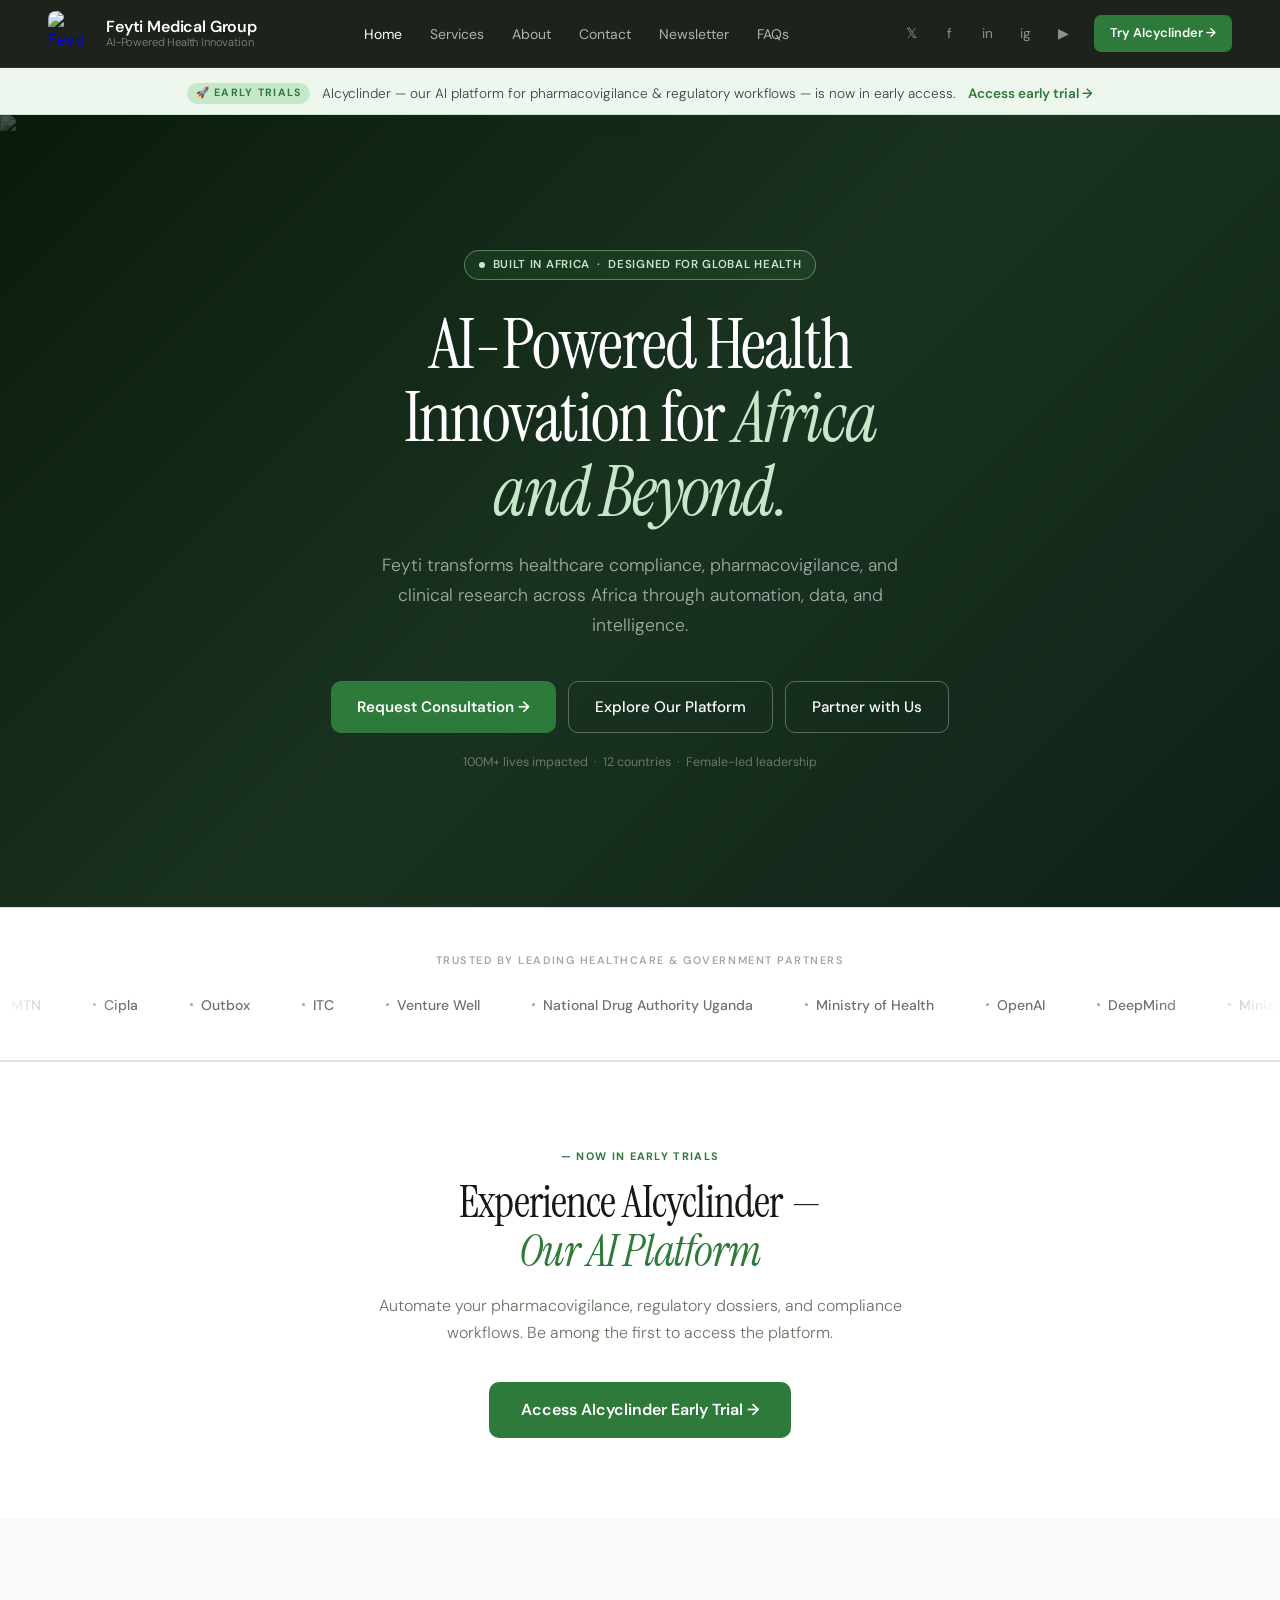
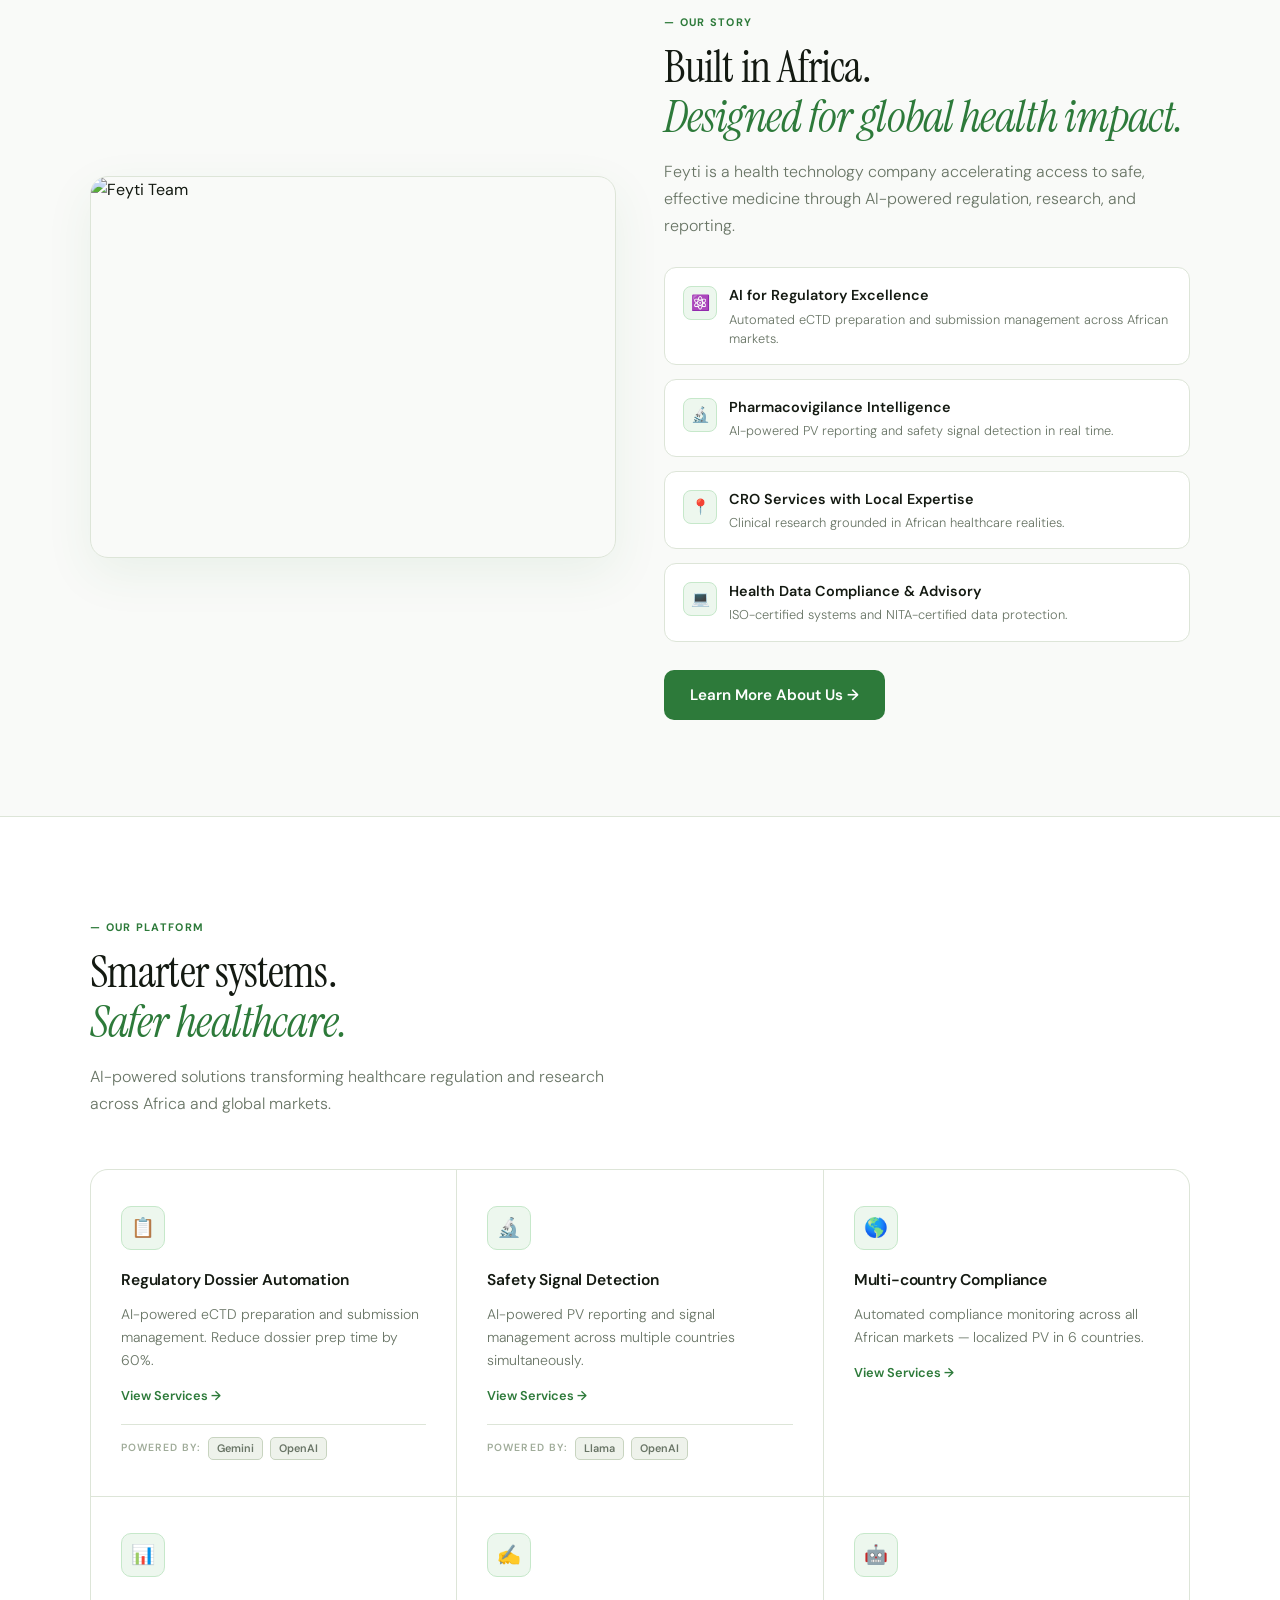
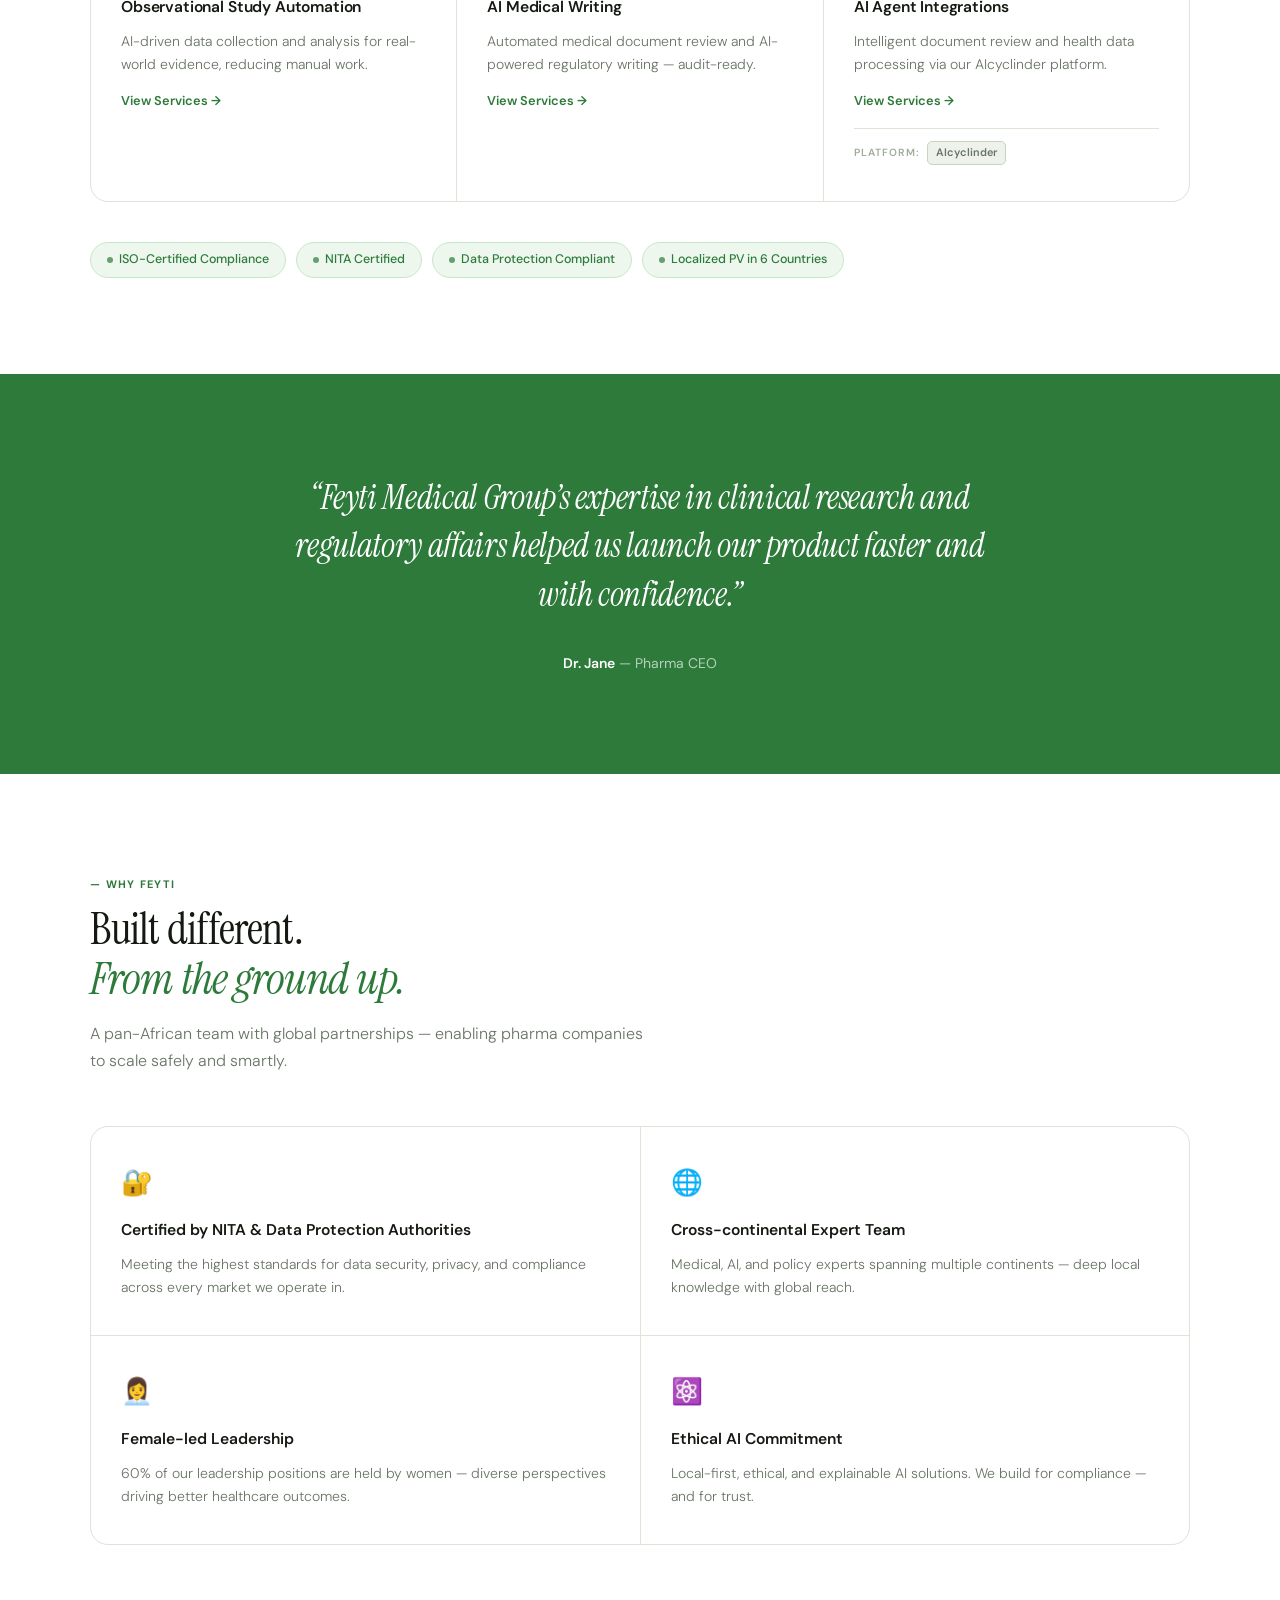
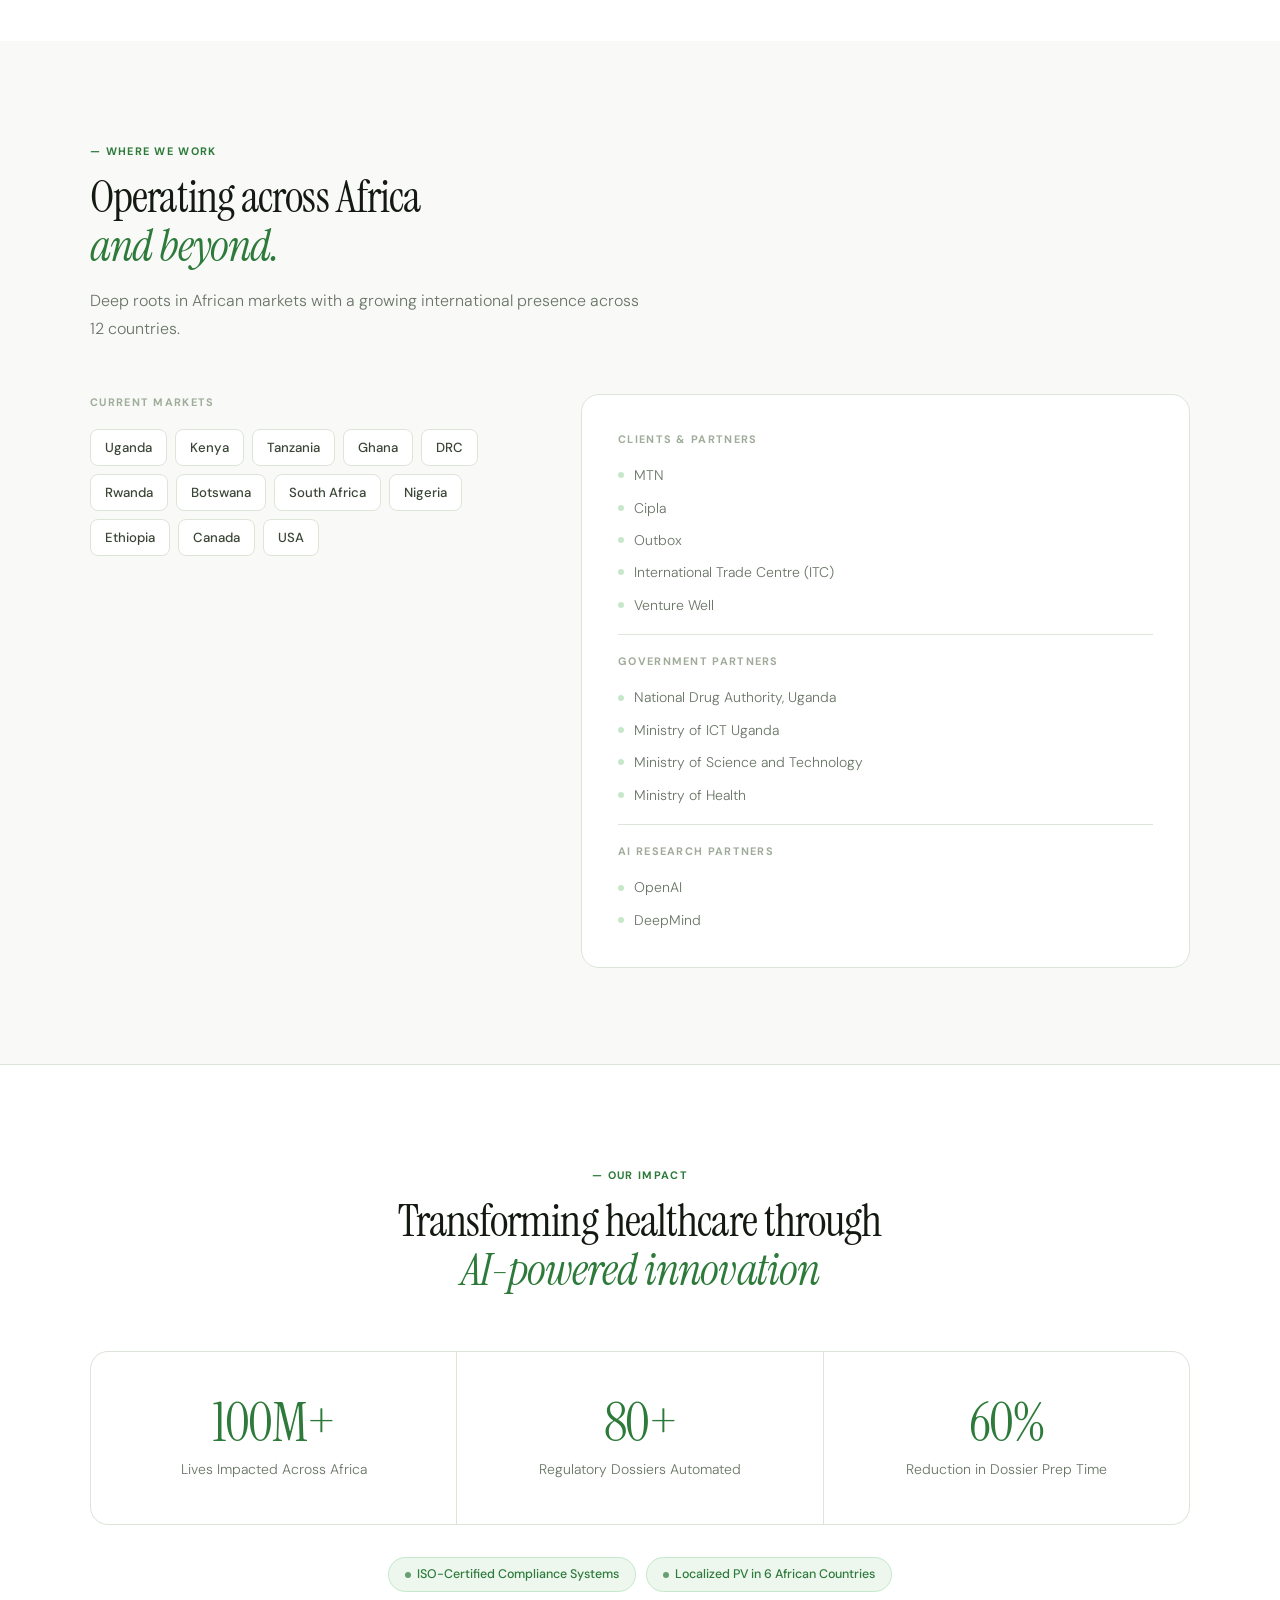
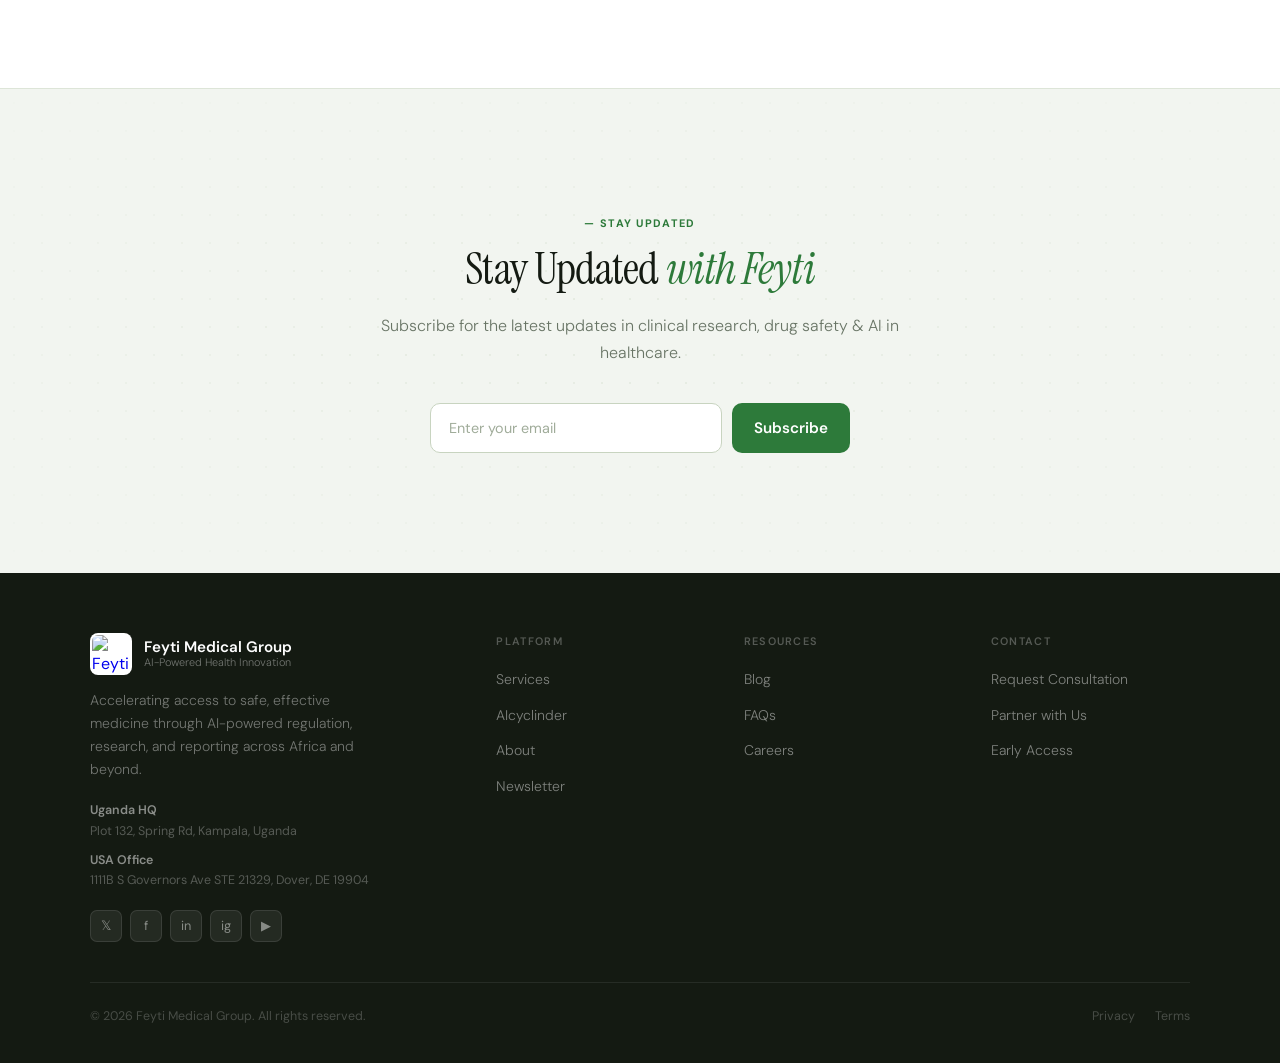
==== commit 11805000: "Add files via upload" ====
--- a/index.html
+++ b/index.html
@@ -3,1066 +3,117 @@
 <head>
 <meta charset="UTF-8" />
 <meta name="viewport" content="width=device-width, initial-scale=1.0" />
-<title>Feyti Medical Group — AI-Powered Health Innovation for Africa</title>
+<title>Home - Feyti Medical Group</title>
 <link rel="preconnect" href="https://fonts.googleapis.com" />
 <link rel="preconnect" href="https://fonts.gstatic.com" crossorigin />
 <link href="https://fonts.googleapis.com/css2?family=Instrument+Serif:ital@0;1&family=DM+Sans:wght@300;400;500;600&display=swap" rel="stylesheet" />
-<style>
-  *, *::before, *::after { box-sizing: border-box; margin: 0; padding: 0; }
-
-  :root {
-    --bg:        #f9faf8;
-    --bg2:       #f2f5f0;
-    --surface:   #ffffff;
-    --surface2:  #eef2eb;
-    --border:    #dde5d8;
-    --border2:   #c8d4c0;
-
-    --accent:    #2d7a3a;
-    --accent-lt: #3d9e4e;
-    --accent-bg: #edf7ee;
-    --accent-mid:#c6e8ca;
-
-    --text:      #141a12;
-    --text2:     #3a4536;
-    --muted:     #697566;
-    --muted2:    #a0ac9a;
-
-    --font-display: 'Instrument Serif', serif;
-    --font-body:    'DM Sans', sans-serif;
-  }
-
-  html { scroll-behavior: smooth; }
-
-  body {
-    background: var(--bg);
-    color: var(--text);
-    font-family: var(--font-body);
-    font-size: 16px;
-    line-height: 1.6;
-    -webkit-font-smoothing: antialiased;
-    overflow-x: hidden;
-  }
-
-  /* ââ NAV ââââââââââââââââââââââââââââââââââââ */
-  nav {
-    position: fixed;
-    top: 0; left: 0; right: 0;
-    z-index: 100;
-    display: flex;
-    align-items: center;
-    justify-content: space-between;
-    padding: 0 48px;
-    height: 64px;
-    background: rgba(249,250,248,0.90);
-    backdrop-filter: blur(16px);
-    border-bottom: 1px solid var(--border);
-  }
-
-  .nav-logo {
-    display: flex;
-    align-items: center;
-    gap: 10px;
-    font-family: var(--font-display);
-    font-size: 1.2rem;
-    color: var(--text);
-    text-decoration: none;
-    letter-spacing: -0.01em;
-  }
-
-  .logo-mark {
-    width: 30px; height: 30px;
-    background: var(--accent);
-    border-radius: 8px;
-    display: flex;
-    align-items: center;
-    justify-content: center;
-    color: #fff;
-    font-family: var(--font-body);
-    font-weight: 700;
-    font-size: 14px;
-  }
-
-  .nav-links {
-    display: flex;
-    gap: 28px;
-    list-style: none;
-  }
-
-  .nav-links a {
-    color: var(--muted);
-    text-decoration: none;
-    font-size: 0.875rem;
-    font-weight: 400;
-    transition: color 0.2s;
-  }
-  .nav-links a:hover { color: var(--text); }
-
-  .nav-right { display: flex; align-items: center; gap: 12px; }
-
-  .btn-ghost {
-    color: var(--muted);
-    background: none;
-    border: none;
-    font-family: var(--font-body);
-    font-size: 0.875rem;
-    cursor: pointer;
-    text-decoration: none;
-    transition: color 0.2s;
-  }
-  .btn-ghost:hover { color: var(--text); }
-
-  .btn-primary {
-    display: inline-flex;
-    align-items: center;
-    gap: 6px;
-    background: var(--accent);
-    color: #fff;
-    font-family: var(--font-body);
-    font-weight: 600;
-    font-size: 0.875rem;
-    padding: 10px 20px;
-    border-radius: 8px;
-    border: none;
-    cursor: pointer;
-    text-decoration: none;
-    transition: background 0.2s, transform 0.15s;
-    white-space: nowrap;
-  }
-  .btn-primary:hover { background: var(--accent-lt); transform: translateY(-1px); }
-
-  /* ââ BANNER âââââââââââââââââââââââââââââââââ */
-  .banner {
-    background: var(--accent-bg);
-    border-bottom: 1px solid var(--accent-mid);
-    padding: 14px 24px;
-    text-align: center;
-    padding-top: 78px; /* nav offset */
-  }
-
-  .banner-inner {
-    display: inline-flex;
-    align-items: center;
-    gap: 16px;
-    flex-wrap: wrap;
-    justify-content: center;
-  }
-
-  .banner-tag {
-    font-size: 0.68rem;
-    font-weight: 700;
-    text-transform: uppercase;
-    letter-spacing: 0.12em;
-    color: var(--accent);
-    background: var(--accent-mid);
-    padding: 3px 10px;
-    border-radius: 100px;
-  }
-
-  .banner p { font-size: 0.875rem; color: var(--text2); font-weight: 300; }
-
-  .banner a {
-    color: var(--accent);
-    font-size: 0.875rem;
-    font-weight: 600;
-    text-decoration: none;
-  }
-  .banner a:hover { color: var(--accent-lt); }
-
-  /* ââ HERO âââââââââââââââââââââââââââââââââââ */
-  .hero {
-    min-height: 92vh;
-    display: flex;
-    flex-direction: column;
-    align-items: center;
-    justify-content: center;
-    text-align: center;
-    padding: 80px 24px 80px;
-    position: relative;
-    overflow: hidden;
-  }
-
-  /* soft green radial glow */
-  .hero::before {
-    content: '';
-    position: absolute;
-    top: -100px; left: 50%;
-    transform: translateX(-50%);
-    width: 900px; height: 600px;
-    background: radial-gradient(ellipse at center, rgba(45,122,58,0.07) 0%, transparent 68%);
-    pointer-events: none;
-  }
-
-  /* subtle dot-grid texture */
-  .hero::after {
-    content: '';
-    position: absolute;
-    inset: 0;
-    background-image: radial-gradient(var(--border) 1px, transparent 1px);
-    background-size: 28px 28px;
-    pointer-events: none;
-    opacity: 0.55;
-    mask-image: radial-gradient(ellipse 80% 70% at 50% 50%, black, transparent);
-  }
-
-  .hero-badge {
-    position: relative;
-    z-index: 1;
-    display: inline-flex;
-    align-items: center;
-    gap: 8px;
-    border: 1px solid var(--accent-mid);
-    background: var(--accent-bg);
-    color: var(--accent);
-    font-size: 0.75rem;
-    font-weight: 600;
-    padding: 6px 14px;
-    border-radius: 100px;
-    margin-bottom: 32px;
-    letter-spacing: 0.05em;
-    text-transform: uppercase;
-  }
-
-  .hero-badge .dot {
-    width: 6px; height: 6px;
-    border-radius: 50%;
-    background: var(--accent);
-    animation: pulse 2s ease-in-out infinite;
-  }
-
-  @keyframes pulse {
-    0%,100% { opacity:1; transform:scale(1); }
-    50% { opacity:0.35; transform:scale(0.75); }
-  }
-
-  .hero h1 {
-    position: relative; z-index: 1;
-    font-family: var(--font-display);
-    font-size: clamp(2.8rem, 6.5vw, 5.8rem);
-    font-weight: 400;
-    line-height: 1.06;
-    letter-spacing: -0.025em;
-    max-width: 860px;
-    margin-bottom: 24px;
-    color: var(--text);
-  }
-
-  .hero h1 em {
-    font-style: italic;
-    color: var(--accent);
-  }
-
-  .hero-sub {
-    position: relative; z-index: 1;
-    font-size: 1.1rem;
-    color: var(--muted);
-    max-width: 520px;
-    line-height: 1.7;
-    margin-bottom: 44px;
-    font-weight: 300;
-  }
-
-  .hero-ctas {
-    position: relative; z-index: 1;
-    display: flex;
-    flex-wrap: wrap;
-    gap: 12px;
-    justify-content: center;
-  }
-
-  .btn-primary-lg {
-    display: inline-flex;
-    align-items: center;
-    gap: 8px;
-    background: var(--accent);
-    color: #fff;
-    font-family: var(--font-body);
-    font-weight: 600;
-    font-size: 0.95rem;
-    padding: 14px 28px;
-    border-radius: 10px;
-    border: none;
-    cursor: pointer;
-    text-decoration: none;
-    transition: background 0.2s, transform 0.15s, box-shadow 0.2s;
-  }
-  .btn-primary-lg:hover {
-    background: var(--accent-lt);
-    transform: translateY(-2px);
-    box-shadow: 0 8px 28px rgba(45,122,58,0.22);
-  }
-
-  .btn-outline-lg {
-    display: inline-flex;
-    align-items: center;
-    gap: 8px;
-    background: transparent;
-    color: var(--text2);
-    font-family: var(--font-body);
-    font-weight: 500;
-    font-size: 0.95rem;
-    padding: 14px 28px;
-    border-radius: 10px;
-    border: 1.5px solid var(--border2);
-    cursor: pointer;
-    text-decoration: none;
-    transition: border-color 0.2s, color 0.2s, background 0.2s;
-  }
-  .btn-outline-lg:hover { border-color: var(--accent); color: var(--accent); background: var(--accent-bg); }
-
-  .hero-note {
-    position: relative; z-index: 1;
-    margin-top: 24px;
-    font-size: 0.78rem;
-    color: var(--muted2);
-  }
-
-  /* ââ TRUST TICKER âââââââââââââââââââââââââââ */
-  .trust-section {
-    padding: 52px 0;
-    border-top: 1px solid var(--border);
-    border-bottom: 1px solid var(--border);
-    background: var(--surface);
-    overflow: hidden;
-  }
-
-  .trust-label {
-    text-align: center;
-    font-size: 0.7rem;
-    font-weight: 600;
-    text-transform: uppercase;
-    letter-spacing: 0.14em;
-    color: var(--muted2);
-    margin-bottom: 28px;
-  }
-
-  .ticker-wrap {
-    overflow: hidden;
-    mask-image: linear-gradient(to right, transparent, black 12%, black 88%, transparent);
-  }
-
-  .ticker-track {
-    display: flex;
-    gap: 52px;
-    animation: ticker 30s linear infinite;
-    white-space: nowrap;
-  }
-
-  @keyframes ticker {
-    0% { transform: translateX(0); }
-    100% { transform: translateX(-50%); }
-  }
-
-  .trust-item {
-    display: flex;
-    align-items: center;
-    gap: 8px;
-    font-size: 0.875rem;
-    font-weight: 500;
-    color: var(--muted);
-    flex-shrink: 0;
-  }
-
-  .trust-item .sep {
-    width: 3px; height: 3px;
-    border-radius: 50%;
-    background: var(--muted2);
-    opacity: 0.5;
-  }
-
-  /* ââ COMMON âââââââââââââââââââââââââââââââââ */
-  section { padding: 100px 24px; }
-  .container { max-width: 1100px; margin: 0 auto; }
-
-  .section-tag {
-    display: inline-flex;
-    align-items: center;
-    gap: 6px;
-    font-size: 0.7rem;
-    font-weight: 700;
-    text-transform: uppercase;
-    letter-spacing: 0.12em;
-    color: var(--accent);
-    margin-bottom: 14px;
-  }
-
-  .section-title {
-    font-family: var(--font-display);
-    font-size: clamp(1.9rem, 3.8vw, 3.1rem);
-    font-weight: 400;
-    letter-spacing: -0.022em;
-    line-height: 1.1;
-    margin-bottom: 18px;
-    color: var(--text);
-  }
-
-  .section-sub {
-    font-size: 1rem;
-    color: var(--muted);
-    max-width: 560px;
-    line-height: 1.7;
-    font-weight: 300;
-  }
-
-  /* ââ STAT ROW âââââââââââââââââââââââââââââââ */
-  .stat-row {
-    display: grid;
-    grid-template-columns: repeat(3, 1fr);
-    gap: 1px;
-    background: var(--border);
-    border: 1.5px solid var(--border);
-    border-radius: 18px;
-    overflow: hidden;
-    margin-top: 56px;
-  }
-
-  .stat-cell {
-    background: var(--surface);
-    padding: 44px 36px;
-    text-align: center;
-    transition: background 0.2s;
-  }
-  .stat-cell:hover { background: var(--accent-bg); }
-
-  .stat-value {
-    font-family: var(--font-display);
-    font-size: 3.4rem;
-    font-weight: 400;
-    color: var(--accent);
-    letter-spacing: -0.025em;
-    line-height: 1;
-    margin-bottom: 8px;
-  }
-
-  .stat-label {
-    font-size: 0.875rem;
-    color: var(--muted);
-    font-weight: 300;
-    line-height: 1.5;
-  }
-
-  /* ââ SERVICES GRID ââââââââââââââââââââââââââ */
-  .services-grid {
-    display: grid;
-    grid-template-columns: repeat(3, 1fr);
-    gap: 1px;
-    background: var(--border);
-    border: 1.5px solid var(--border);
-    border-radius: 18px;
-    overflow: hidden;
-    margin-top: 52px;
-  }
-
-  .service-card {
-    background: var(--surface);
-    padding: 36px 30px;
-    transition: background 0.2s;
-  }
-  .service-card:hover { background: var(--accent-bg); }
-
-  .service-icon {
-    width: 44px; height: 44px;
-    background: var(--accent-bg);
-    border: 1.5px solid var(--accent-mid);
-    border-radius: 10px;
-    display: flex;
-    align-items: center;
-    justify-content: center;
-    font-size: 1.2rem;
-    margin-bottom: 18px;
-  }
-
-  .service-card h3 {
-    font-size: 0.975rem;
-    font-weight: 600;
-    margin-bottom: 10px;
-    color: var(--text);
-    letter-spacing: -0.01em;
-  }
-
-  .service-card p {
-    font-size: 0.875rem;
-    color: var(--muted);
-    line-height: 1.65;
-    font-weight: 300;
-  }
-
-  .powered-by {
-    margin-top: 18px;
-    padding-top: 14px;
-    border-top: 1px solid var(--border);
-    display: flex;
-    align-items: center;
-    gap: 7px;
-    flex-wrap: wrap;
-  }
-
-  .powered-by span.label {
-    font-size: 0.68rem;
-    font-weight: 600;
-    text-transform: uppercase;
-    letter-spacing: 0.1em;
-    color: var(--muted2);
-  }
-
-  .ai-chip {
-    font-size: 0.7rem;
-    font-weight: 600;
-    background: var(--surface2);
-    border: 1px solid var(--border2);
-    color: var(--muted);
-    padding: 2px 8px;
-    border-radius: 5px;
-  }
-
-  /* ââ BADGES âââââââââââââââââââââââââââââââââ */
-  .badges-row {
-    display: flex;
-    gap: 10px;
-    flex-wrap: wrap;
-    margin-top: 40px;
-  }
-
-  .badge-pill {
-    display: inline-flex;
-    align-items: center;
-    gap: 6px;
-    border: 1.5px solid var(--accent-mid);
-    background: var(--accent-bg);
-    border-radius: 100px;
-    padding: 7px 16px;
-    font-size: 0.78rem;
-    font-weight: 500;
-    color: var(--accent);
-  }
-
-  .badge-pill .dot {
-    width: 6px; height: 6px;
-    border-radius: 50%;
-    background: var(--accent);
-    opacity: 0.7;
-  }
-
-  /* ââ TESTIMONIAL ââââââââââââââââââââââââââââ */
-  .testimonial-section {
-    background: var(--accent);
-    padding: 100px 24px;
-  }
-
-  .testimonial-card {
-    max-width: 720px;
-    margin: 0 auto;
-    text-align: center;
-  }
-
-  .testimonial-quote {
-    font-family: var(--font-display);
-    font-size: clamp(1.4rem, 2.8vw, 2.1rem);
-    font-weight: 400;
-    font-style: italic;
-    line-height: 1.45;
-    color: #fff;
-    margin-bottom: 32px;
-    letter-spacing: -0.01em;
-  }
-
-  .testimonial-author {
-    font-size: 0.875rem;
-    color: rgba(255,255,255,0.65);
-  }
-  .testimonial-author strong { color: #fff; font-weight: 600; }
-
-  /* ââ WHY FEYTI ââââââââââââââââââââââââââââââ */
-  .why-grid {
-    display: grid;
-    grid-template-columns: repeat(2, 1fr);
-    gap: 1px;
-    background: var(--border);
-    border: 1.5px solid var(--border);
-    border-radius: 18px;
-    overflow: hidden;
-    margin-top: 52px;
-  }
-
-  .why-card {
-    background: var(--surface);
-    padding: 36px 30px;
-    transition: background 0.2s;
-  }
-  .why-card:hover { background: var(--accent-bg); }
-
-  .why-icon {
-    font-size: 1.6rem;
-    margin-bottom: 14px;
-    display: block;
-  }
-
-  .why-card h3 {
-    font-size: 0.975rem;
-    font-weight: 600;
-    margin-bottom: 10px;
-    color: var(--text);
-  }
-
-  .why-card p {
-    font-size: 0.875rem;
-    color: var(--muted);
-    line-height: 1.65;
-    font-weight: 300;
-  }
-
-  /* ââ MARKETS ââââââââââââââââââââââââââââââââ */
-  .markets-layout {
-    display: grid;
-    grid-template-columns: 1fr 1.4fr;
-    gap: 56px;
-    align-items: start;
-    margin-top: 52px;
-  }
-
-  .market-tags {
-    display: flex;
-    flex-wrap: wrap;
-    gap: 8px;
-    margin-top: 20px;
-  }
-
-  .market-tag {
-    font-size: 0.825rem;
-    font-weight: 500;
-    background: var(--surface);
-    border: 1.5px solid var(--border);
-    color: var(--text2);
-    padding: 7px 14px;
-    border-radius: 8px;
-    transition: border-color 0.2s, color 0.2s, background 0.2s;
-    cursor: default;
-  }
-  .market-tag:hover { border-color: var(--accent); color: var(--accent); background: var(--accent-bg); }
-
-  .partners-box {
-    background: var(--surface);
-    border: 1.5px solid var(--border);
-    border-radius: 18px;
-    padding: 36px;
-  }
-
-  .partners-box h4 {
-    font-size: 0.7rem;
-    font-weight: 700;
-    text-transform: uppercase;
-    letter-spacing: 0.12em;
-    color: var(--muted2);
-    margin-bottom: 20px;
-  }
-
-  .partner-list { display: flex; flex-direction: column; gap: 11px; }
-
-  .partner-item {
-    display: flex;
-    align-items: center;
-    gap: 10px;
-    font-size: 0.875rem;
-    color: var(--muted);
-    font-weight: 300;
-  }
-
-  .partner-dot {
-    width: 6px; height: 6px;
-    border-radius: 50%;
-    background: var(--accent-mid);
-    flex-shrink: 0;
-  }
-
-  .divider {
-    margin: 20px 0;
-    border: none;
-    border-top: 1px solid var(--border);
-  }
-
-  /* ââ FAQ ââââââââââââââââââââââââââââââââââââ */
-  .faq-list {
-    margin-top: 48px;
-    border: 1.5px solid var(--border);
-    border-radius: 18px;
-    overflow: hidden;
-    max-width: 740px;
-  }
-
-  .faq-item { border-bottom: 1px solid var(--border); }
-  .faq-item:last-child { border-bottom: none; }
-
-  .faq-question {
-    width: 100%;
-    background: var(--surface);
-    border: none;
-    color: var(--text);
-    font-family: var(--font-body);
-    font-size: 0.95rem;
-    font-weight: 500;
-    text-align: left;
-    padding: 22px 28px;
-    cursor: pointer;
-    display: flex;
-    justify-content: space-between;
-    align-items: center;
-    gap: 16px;
-    transition: background 0.2s;
-  }
-  .faq-question:hover { background: var(--accent-bg); }
-
-  .faq-chevron {
-    font-size: 1.25rem;
-    color: var(--accent);
-    transition: transform 0.25s;
-    font-weight: 300;
-    flex-shrink: 0;
-  }
-  .faq-item.open .faq-chevron { transform: rotate(45deg); }
-
-  .faq-answer { overflow: hidden; max-height: 0; transition: max-height 0.3s ease; }
-  .faq-item.open .faq-answer { max-height: 160px; }
-
-  .faq-answer-inner {
-    padding: 0 28px 22px;
-    color: var(--muted);
-    font-size: 0.9rem;
-    line-height: 1.75;
-    font-weight: 300;
-    background: var(--surface);
-  }
-
-  /* ââ CTA ââââââââââââââââââââââââââââââââââââ */
-  .cta-section {
-    background: var(--bg2);
-    border-top: 1px solid var(--border);
-    padding: 120px 24px;
-    text-align: center;
-    position: relative;
-    overflow: hidden;
-  }
-
-  .cta-section::before {
-    content: '';
-    position: absolute;
-    inset: 0;
-    background-image: radial-gradient(var(--border) 1px, transparent 1px);
-    background-size: 28px 28px;
-    pointer-events: none;
-    opacity: 0.7;
-    mask-image: radial-gradient(ellipse 80% 70% at 50% 50%, black, transparent);
-  }
-
-  .cta-inner { position: relative; z-index: 1; }
-
-  .cta-section .section-title { max-width: 640px; margin: 0 auto 18px; }
-  .cta-section .section-sub { margin: 0 auto 44px; }
-
-  /* newsletter */
-  .newsletter-row {
-    display: flex;
-    gap: 10px;
-    justify-content: center;
-    max-width: 420px;
-    margin: 0 auto;
-    flex-wrap: wrap;
-  }
-
-  .newsletter-input {
-    flex: 1;
-    min-width: 200px;
-    background: var(--surface);
-    border: 1.5px solid var(--border2);
-    border-radius: 10px;
-    color: var(--text);
-    font-family: var(--font-body);
-    font-size: 0.9rem;
-    padding: 13px 18px;
-    outline: none;
-    transition: border-color 0.2s, box-shadow 0.2s;
-  }
-  .newsletter-input:focus { border-color: var(--accent); box-shadow: 0 0 0 3px rgba(45,122,58,0.12); }
-  .newsletter-input::placeholder { color: var(--muted2); }
-
-  /* ââ FOOTER âââââââââââââââââââââââââââââââââ */
-  footer {
-    background: var(--text);
-    padding: 60px 48px 36px;
-  }
-
-  .footer-inner {
-    max-width: 1100px;
-    margin: 0 auto;
-    display: grid;
-    grid-template-columns: 1.6fr 1fr 1fr 1fr;
-    gap: 48px;
-  }
-
-  .footer-logo {
-    display: flex;
-    align-items: center;
-    gap: 10px;
-    font-family: var(--font-display);
-    font-size: 1.15rem;
-    color: #fff;
-    text-decoration: none;
-  }
-
-  .footer-logo .logo-mark {
-    background: var(--accent);
-  }
-
-  .footer-brand p {
-    color: rgba(255,255,255,0.45);
-    font-size: 0.875rem;
-    line-height: 1.65;
-    margin-top: 14px;
-    font-weight: 300;
-    max-width: 260px;
-  }
-
-  .footer-offices { margin-top: 20px; display: flex; flex-direction: column; gap: 10px; }
-
-  .footer-office {
-    font-size: 0.78rem;
-    color: rgba(255,255,255,0.35);
-    line-height: 1.5;
-  }
-
-  .footer-office strong {
-    color: rgba(255,255,255,0.6);
-    font-weight: 600;
-    display: block;
-    margin-bottom: 2px;
-  }
-
-  .footer-col h4 {
-    font-size: 0.7rem;
-    font-weight: 600;
-    text-transform: uppercase;
-    letter-spacing: 0.12em;
-    color: rgba(255,255,255,0.35);
-    margin-bottom: 16px;
-  }
-
-  .footer-col ul { list-style: none; display: flex; flex-direction: column; gap: 10px; }
-
-  .footer-col a {
-    color: rgba(255,255,255,0.55);
-    font-size: 0.875rem;
-    text-decoration: none;
-    font-weight: 300;
-    transition: color 0.2s;
-  }
-  .footer-col a:hover { color: #fff; }
-
-  .social-row { display: flex; gap: 8px; margin-top: 20px; }
-
-  .social-btn {
-    width: 32px; height: 32px;
-    background: rgba(255,255,255,0.07);
-    border: 1px solid rgba(255,255,255,0.12);
-    border-radius: 7px;
-    display: flex;
-    align-items: center;
-    justify-content: center;
-    color: rgba(255,255,255,0.5);
-    font-size: 0.8rem;
-    text-decoration: none;
-    transition: background 0.2s, color 0.2s, border-color 0.2s;
-  }
-  .social-btn:hover { background: var(--accent); color: #fff; border-color: var(--accent); }
-
-  .footer-bottom {
-    max-width: 1100px;
-    margin: 40px auto 0;
-    padding-top: 24px;
-    border-top: 1px solid rgba(255,255,255,0.08);
-    display: flex;
-    justify-content: space-between;
-    align-items: center;
-    font-size: 0.78rem;
-    color: rgba(255,255,255,0.3);
-  }
-
-  .footer-bottom a { color: rgba(255,255,255,0.3); text-decoration: none; transition: color 0.2s; }
-  .footer-bottom a:hover { color: rgba(255,255,255,0.6); }
-
-  /* ââ ANIMATIONS âââââââââââââââââââââââââââââ */
-  @keyframes fadeUp {
-    from { opacity:0; transform:translateY(20px); }
-    to { opacity:1; transform:translateY(0); }
-  }
-  .fade-up { animation: fadeUp 0.6s ease both; }
-  .d1 { animation-delay: 0.1s; }
-  .d2 { animation-delay: 0.22s; }
-  .d3 { animation-delay: 0.36s; }
-  .d4 { animation-delay: 0.5s; }
-
-  /* ââ RESPONSIVE âââââââââââââââââââââââââââââ */
-  @media (max-width: 860px) {
-    nav { padding: 0 20px; }
-    .nav-links { display: none; }
-    .services-grid, .stat-row, .why-grid { grid-template-columns: 1fr; }
-    .markets-layout { grid-template-columns: 1fr; }
-    .footer-inner { grid-template-columns: 1fr 1fr; gap: 32px; }
-    .footer-bottom { flex-direction: column; gap: 8px; text-align: center; }
-  }
-</style>
+<link rel="stylesheet" href="shared.css" />
 </head>
 <body>
-
-<!-- NAV -->
 <nav>
-  <a href="#" class="nav-logo">
-    <div class="logo-mark" style="overflow:hidden;padding:0;background:transparent;"><img src="https://feytimedicalgroup.com/images/Feyti%20Medical%20Group%20Logo-03%20(1).jpg" alt="Feyti" style="width:30px;height:30px;object-fit:contain;" /></div>
-    Feyti Medical Group
+  <a href="index.html" class="nav-logo">
+    <img src="https://feytimedicalgroup.com/images/Feyti%20Medical%20Group%20Logo-03%20(1).jpg" alt="Feyti Medical Group Logo" />
+    <div class="nav-logo-text">Feyti Medical Group<span>AI-Powered Health Innovation</span></div>
   </a>
   <ul class="nav-links">
-    <li><a href="#services">Services</a></li>
-    <li><a href="#impact">Impact</a></li>
-    <li><a href="#markets">Markets</a></li>
-    <li><a href="#about">About</a></li>
-    <li><a href="#faq">FAQ</a></li>
+    <li><a href="index.html" class="active">Home</a></li>
+    <li><a href="services.html">Services</a></li>
+    <li><a href="about.html">About</a></li>
+    <li><a href="contact.html">Contact</a></li>
+    <li><a href="newsletter.html">Newsletter</a></li>
+    <li><a href="faq.html">FAQs</a></li>
+    
   </ul>
   <div class="nav-right">
-    <a href="https://feytimedicalgroup.com/contact.html" class="btn-ghost">Contact</a>
-    <a href="https://app.aicyclinder.com/" class="btn-primary">Try AIcyclinder &rarr;</a>
+    <div class="nav-socials">
+      <a href="https://x.com/feytigroup" title="X" target="_blank">&#120143;</a>
+      <a href="https://www.facebook.com/Feyti256" title="Facebook" target="_blank">f</a>
+      <a href="https://www.linkedin.com/company/feytimedicalgroup/" title="LinkedIn" target="_blank">in</a>
+      <a href="https://www.instagram.com/feytimedicalgroup/" title="Instagram" target="_blank">ig</a>
+      <a href="https://www.youtube.com/@FeytiMedicalGroup/videos" title="YouTube" target="_blank">&#9654;</a>
+    </div>
+    <a href="https://app.aicyclinder.com/" class="btn-nav" target="_blank">Try AIcyclinder &rarr;</a>
   </div>
 </nav>
-
-<!-- EARLY ACCESS BANNER -->
 <div class="banner">
   <div class="banner-inner">
     <span class="banner-tag">&#x1F680; Early Trials</span>
     <p>AIcyclinder &mdash; our AI platform for pharmacovigilance &amp; regulatory workflows &mdash; is now in early access.</p>
-    <a href="https://app.aicyclinder.com/">Access early trial &rarr;</a>
-  </div>
-</div>
-
-<!-- HERO -->
-<section class="hero">
-  <div class="hero-badge fade-up">
-    <span class="dot"></span>
-    Built in Africa &nbsp;·&nbsp; Designed for Global Health
-  </div>
-  <h1 class="fade-up d1">
-    AI-powered health<br />innovation for <em>Africa<br />and beyond.</em>
-  </h1>
-  <p class="hero-sub fade-up d2">
-    Feyti transforms healthcare compliance, pharmacovigilance, and clinical research across Africa through automation, data, and intelligence.
-  </p>
-  <div class="hero-ctas fade-up d3">
-    <a href="https://feytimedicalgroup.com/contact.html" class="btn-primary-lg">Request a consultation &rarr;</a>
-    <a href="https://feytimedicalgroup.com/services.html" class="btn-outline-lg">Explore our platform</a>
-  </div>
-  <p class="hero-note fade-up d4">100M+ lives impacted &nbsp;·&nbsp; Operating across 12 countries &nbsp;·&nbsp; Female-led leadership</p>
-</section>
-
-<!-- TRUST TICKER -->
+    <a href="https://app.aicyclinder.com/" target="_blank">Access early trial &rarr;</a>
+  </div>
+</div>
+
+<div class="hero">
+  <div class="hero-bg"><img src="https://feytimedicalgroup.com/images/img1.jpg" alt="Medical research" /></div>
+  <div class="hero-content">
+    <div class="hero-badge fade-up"><span class="dot"></span> Built in Africa &nbsp;&middot;&nbsp; Designed for Global Health</div>
+    <h1 class="fade-up d1">AI-Powered Health<br/>Innovation for <em>Africa<br/>and Beyond.</em></h1>
+    <p class="hero-sub fade-up d2">Feyti transforms healthcare compliance, pharmacovigilance, and clinical research across Africa through automation, data, and intelligence.</p>
+    <div class="hero-ctas fade-up d3">
+      <a href="contact.html" class="btn-primary">Request Consultation &rarr;</a>
+      <a href="services.html" class="btn-outline" style="color:#fff;border-color:rgba(255,255,255,0.3);">Explore Our Platform</a>
+      <a href="about.html" class="btn-outline" style="color:#fff;border-color:rgba(255,255,255,0.3);">Partner with Us</a>
+    </div>
+    <p class="hero-note fade-up d4">100M+ lives impacted &nbsp;&middot;&nbsp; 12 countries &nbsp;&middot;&nbsp; Female-led leadership</p>
+  </div>
+</div>
+
 <div class="trust-section">
   <p class="trust-label">Trusted by leading healthcare &amp; government partners</p>
-  <div class="ticker-wrap">
-    <div class="ticker-track">
-      <div class="trust-item"><span class="sep"></span>MTN</div>
-      <div class="trust-item"><span class="sep"></span>Cipla</div>
-      <div class="trust-item"><span class="sep"></span>Outbox</div>
-      <div class="trust-item"><span class="sep"></span>ITC</div>
-      <div class="trust-item"><span class="sep"></span>Venture Well</div>
-      <div class="trust-item"><span class="sep"></span>National Drug Authority Uganda</div>
-      <div class="trust-item"><span class="sep"></span>Ministry of Health</div>
-      <div class="trust-item"><span class="sep"></span>OpenAI</div>
-      <div class="trust-item"><span class="sep"></span>DeepMind</div>
-      <div class="trust-item"><span class="sep"></span>Ministry of ICT Uganda</div>
-      <!-- duplicate for seamless loop -->
-      <div class="trust-item"><span class="sep"></span>MTN</div>
-      <div class="trust-item"><span class="sep"></span>Cipla</div>
-      <div class="trust-item"><span class="sep"></span>Outbox</div>
-      <div class="trust-item"><span class="sep"></span>ITC</div>
-      <div class="trust-item"><span class="sep"></span>Venture Well</div>
-      <div class="trust-item"><span class="sep"></span>National Drug Authority Uganda</div>
-      <div class="trust-item"><span class="sep"></span>Ministry of Health</div>
-      <div class="trust-item"><span class="sep"></span>OpenAI</div>
-      <div class="trust-item"><span class="sep"></span>DeepMind</div>
-      <div class="trust-item"><span class="sep"></span>Ministry of ICT Uganda</div>
-    </div>
-  </div>
-</div>
-
-<!-- STATS -->
-<section style="padding: 80px 24px; background: var(--surface);" id="impact">
+  <div class="ticker-wrap"><div class="ticker-track">
+    <div class="trust-item"><span class="sep"></span>MTN</div><div class="trust-item"><span class="sep"></span>Cipla</div>
+    <div class="trust-item"><span class="sep"></span>Outbox</div><div class="trust-item"><span class="sep"></span>ITC</div>
+    <div class="trust-item"><span class="sep"></span>Venture Well</div><div class="trust-item"><span class="sep"></span>National Drug Authority Uganda</div>
+    <div class="trust-item"><span class="sep"></span>Ministry of Health</div><div class="trust-item"><span class="sep"></span>OpenAI</div>
+    <div class="trust-item"><span class="sep"></span>DeepMind</div><div class="trust-item"><span class="sep"></span>Ministry of ICT Uganda</div>
+    <div class="trust-item"><span class="sep"></span>MTN</div><div class="trust-item"><span class="sep"></span>Cipla</div>
+    <div class="trust-item"><span class="sep"></span>Outbox</div><div class="trust-item"><span class="sep"></span>ITC</div>
+    <div class="trust-item"><span class="sep"></span>Venture Well</div><div class="trust-item"><span class="sep"></span>National Drug Authority Uganda</div>
+    <div class="trust-item"><span class="sep"></span>Ministry of Health</div><div class="trust-item"><span class="sep"></span>OpenAI</div>
+    <div class="trust-item"><span class="sep"></span>DeepMind</div><div class="trust-item"><span class="sep"></span>Ministry of ICT Uganda</div>
+  </div></div>
+</div>
+
+<section style="padding:80px 24px;background:var(--surface);border-top:1px solid var(--border);">
+  <div class="container" style="text-align:center;">
+    <div class="section-tag" style="justify-content:center;">&mdash; Now in Early Trials</div>
+    <h2 class="section-title" style="max-width:600px;margin:0 auto 16px;">Experience AIcyclinder &mdash;<br/><em>Our AI Platform</em></h2>
+    <p class="section-sub" style="margin:0 auto 36px;">Automate your pharmacovigilance, regulatory dossiers, and compliance workflows. Be among the first to access the platform.</p>
+    <a href="https://app.aicyclinder.com/" class="btn-primary" target="_blank" style="font-size:1rem;padding:15px 32px;">Access AIcyclinder Early Trial &rarr;</a>
+  </div>
+</section>
+
+<div class="image-section" style="padding-top:96px;">
+  <div class="image-section-inner">
+    <div class="image-section-img"><img src="https://feytimedicalgroup.com/images/img2.jpg" alt="Feyti Team" /></div>
+    <div class="image-section-content">
+      <div class="section-tag">&mdash; Our story</div>
+      <h2 class="section-title">Built in Africa.<br/><em>Designed for global health impact.</em></h2>
+      <p class="section-sub">Feyti is a health technology company accelerating access to safe, effective medicine through AI-powered regulation, research, and reporting.</p>
+      <div class="pillars-list">
+        <div class="pillar-item"><div class="pillar-icon">&#9883;&#65039;</div><div class="pillar-text"><h4>AI for Regulatory Excellence</h4><p>Automated eCTD preparation and submission management across African markets.</p></div></div>
+        <div class="pillar-item"><div class="pillar-icon">&#128300;</div><div class="pillar-text"><h4>Pharmacovigilance Intelligence</h4><p>AI-powered PV reporting and safety signal detection in real time.</p></div></div>
+        <div class="pillar-item"><div class="pillar-icon">&#128205;</div><div class="pillar-text"><h4>CRO Services with Local Expertise</h4><p>Clinical research grounded in African healthcare realities.</p></div></div>
+        <div class="pillar-item"><div class="pillar-icon">&#128187;</div><div class="pillar-text"><h4>Health Data Compliance &amp; Advisory</h4><p>ISO-certified systems and NITA-certified data protection.</p></div></div>
+      </div>
+      <div style="margin-top:28px;"><a href="about.html" class="btn-primary">Learn More About Us &rarr;</a></div>
+    </div>
+  </div>
+</div>
+
+<section id="services" style="background:var(--surface);border-top:1px solid var(--border);">
   <div class="container">
-    <div class="stat-row">
-      <div class="stat-cell">
-        <div class="stat-value">100M+</div>
-        <div class="stat-label">Lives impacted across Africa</div>
-      </div>
-      <div class="stat-cell">
-        <div class="stat-value">80+</div>
-        <div class="stat-label">Regulatory dossiers automated</div>
-      </div>
-      <div class="stat-cell">
-        <div class="stat-value">60%</div>
-        <div class="stat-label">Reduction in dossier preparation time</div>
-      </div>
-    </div>
-  </div>
-</section>
-
-<!-- SERVICES -->
-<section id="services" style="padding: 100px 24px;">
-  <div class="container">
-    <div class="section-tag">â Our platform</div>
-    <h2 class="section-title">Smarter systems.<br /><em>Safer healthcare.</em></h2>
+    <div class="section-tag">&mdash; Our platform</div>
+    <h2 class="section-title">Smarter systems.<br/><em>Safer healthcare.</em></h2>
     <p class="section-sub">AI-powered solutions transforming healthcare regulation and research across Africa and global markets.</p>
-
     <div class="services-grid">
-      <div class="service-card">
-        <div class="service-icon">📋</div>
-        <h3>Regulatory Dossier Automation</h3>
-        <p>AI-powered eCTD preparation and submission management. Reduce dossier prep time by 60% while maintaining full compliance.</p>
-        <div class="powered-by">
-          <span class="label">Powered by:</span>
-          <span class="ai-chip">Gemini</span>
-          <span class="ai-chip">OpenAI</span>
-        </div>
-      </div>
-      <div class="service-card">
-        <div class="service-icon">🔬</div>
-        <h3>Safety Signal Detection</h3>
-        <p>Automated pharmacovigilance reporting and PV signal management across multiple countries simultaneously.</p>
-        <div class="powered-by">
-          <span class="label">Powered by:</span>
-          <span class="ai-chip">Llama</span>
-          <span class="ai-chip">OpenAI</span>
-        </div>
-      </div>
-      <div class="service-card">
-        <div class="service-icon">🌍</div>
-        <h3>Multi-country Compliance</h3>
-        <p>Automated compliance monitoring across all African markets â localized PV operations in 6 countries and growing.</p>
-      </div>
-      <div class="service-card">
-        <div class="service-icon">📊</div>
-        <h3>Observational Study Automation</h3>
-        <p>AI-driven data collection and analysis for real-world evidence, reducing manual work and improving data quality.</p>
-      </div>
-      <div class="service-card">
-        <div class="service-icon">✍️</div>
-        <h3>AI Medical Writing</h3>
-        <p>Automated medical document review and AI-powered regulatory writing â accurate, consistent, and audit-ready.</p>
-      </div>
-      <div class="service-card">
-        <div class="service-icon">🤖</div>
-        <h3>AI Agent Integrations</h3>
-        <p>Intelligent document review and health data processing via our AIcyclinder platform, purpose-built for pharma workflows.</p>
-        <div class="powered-by">
-          <span class="label">Platform:</span>
-          <span class="ai-chip">AIcyclinder</span>
-        </div>
-      </div>
-    </div>
-
+      <div class="service-card"><div class="service-icon">&#128203;</div><h3>Regulatory Dossier Automation</h3><p>AI-powered eCTD preparation and submission management. Reduce dossier prep time by 60%.</p><a href="services.html" class="learn-more">View Services &rarr;</a><div class="powered-by"><span class="label">Powered by:</span><span class="ai-chip">Gemini</span><span class="ai-chip">OpenAI</span></div></div>
+      <div class="service-card"><div class="service-icon">&#128300;</div><h3>Safety Signal Detection</h3><p>AI-powered PV reporting and signal management across multiple countries simultaneously.</p><a href="services.html" class="learn-more">View Services &rarr;</a><div class="powered-by"><span class="label">Powered by:</span><span class="ai-chip">Llama</span><span class="ai-chip">OpenAI</span></div></div>
+      <div class="service-card"><div class="service-icon">&#127758;</div><h3>Multi-country Compliance</h3><p>Automated compliance monitoring across all African markets &mdash; localized PV in 6 countries.</p><a href="services.html" class="learn-more">View Services &rarr;</a></div>
+      <div class="service-card"><div class="service-icon">&#128202;</div><h3>Observational Study Automation</h3><p>AI-driven data collection and analysis for real-world evidence, reducing manual work.</p><a href="services.html" class="learn-more">View Services &rarr;</a></div>
+      <div class="service-card"><div class="service-icon">&#9997;&#65039;</div><h3>AI Medical Writing</h3><p>Automated medical document review and AI-powered regulatory writing &mdash; audit-ready.</p><a href="services.html" class="learn-more">View Services &rarr;</a></div>
+      <div class="service-card"><div class="service-icon">&#129302;</div><h3>AI Agent Integrations</h3><p>Intelligent document review and health data processing via our AIcyclinder platform.</p><a href="services.html" class="learn-more">View Services &rarr;</a><div class="powered-by"><span class="label">Platform:</span><span class="ai-chip">AIcyclinder</span></div></div>
+    </div>
     <div class="badges-row">
       <div class="badge-pill"><span class="dot"></span> ISO-Certified Compliance</div>
       <div class="badge-pill"><span class="dot"></span> NITA Certified</div>
@@ -1072,85 +123,42 @@
   </div>
 </section>
 
-<!-- TESTIMONIAL (green bg) -->
 <div class="testimonial-section">
   <div class="testimonial-card">
-    <p class="testimonial-quote">"Feyti Medical Group's expertise in clinical research and regulatory affairs helped us launch our product faster and with confidence."</p>
-    <p class="testimonial-author"><strong>Dr. Jane</strong> â Pharma CEO</p>
-  </div>
-</div>
-
-<!-- WHY FEYTI -->
-<section id="about" style="padding: 100px 24px; background: var(--surface);">
+    <p class="testimonial-quote">&ldquo;Feyti Medical Group&rsquo;s expertise in clinical research and regulatory affairs helped us launch our product faster and with confidence.&rdquo;</p>
+    <p class="testimonial-author"><strong>Dr. Jane</strong> &mdash; Pharma CEO</p>
+  </div>
+</div>
+
+<section style="background:var(--surface);">
   <div class="container">
-    <div class="section-tag">â Why Feyti</div>
-    <h2 class="section-title">Built different.<br /><em>From the ground up.</em></h2>
-    <p class="section-sub">A pan-African team with global partnerships â enabling pharma companies to scale safely and smartly.</p>
-
+    <div class="section-tag">&mdash; Why Feyti</div>
+    <h2 class="section-title">Built different.<br/><em>From the ground up.</em></h2>
+    <p class="section-sub">A pan-African team with global partnerships &mdash; enabling pharma companies to scale safely and smartly.</p>
     <div class="why-grid">
-      <div class="why-card">
-        <span class="why-icon">🔐</span>
-        <h3>Certified by NITA &amp; Data Protection Authorities</h3>
-        <p>Meeting the highest standards for data security, privacy, and compliance across every market we operate in.</p>
-      </div>
-      <div class="why-card">
-        <span class="why-icon">🌐</span>
-        <h3>Cross-continental Expert Team</h3>
-        <p>Medical, AI, and policy experts spanning multiple continents â deep local knowledge with global reach.</p>
-      </div>
-      <div class="why-card">
-        <span class="why-icon">👩‍💼</span>
-        <h3>Female-led Leadership</h3>
-        <p>60% of our leadership positions are held by women â diverse perspectives driving better healthcare outcomes.</p>
-      </div>
-      <div class="why-card">
-        <span class="why-icon">⚖️</span>
-        <h3>Ethical AI Commitment</h3>
-        <p>Local-first, ethical, and explainable AI solutions. We build for compliance â and for trust.</p>
-    </div>
-    <div style="position:relative;z-index:1;">
-      <div style="position:relative;border-radius:20px;overflow:hidden;box-shadow:0 24px 64px rgba(45,122,58,0.12);border:1.5px solid var(--border);">
-        <img src="https://feytimedicalgroup.com/images/img1.jpg" alt="Feyti Medical" style="width:100%;height:420px;object-fit:cover;display:block;" />
-        <div style="position:absolute;bottom:18px;left:18px;right:18px;background:rgba(255,255,255,0.93);backdrop-filter:blur(12px);border-radius:11px;padding:12px 15px;display:flex;align-items:center;gap:12px;border:1px solid rgba(255,255,255,0.8);">
-          <div style="width:34px;height:34px;background:var(--accent-bg);border:1.5px solid var(--accent-mid);border-radius:8px;display:flex;align-items:center;justify-content:center;flex-shrink:0;">🔬</div>
-          <div style="font-size:0.78rem;color:var(--text2);line-height:1.35;">
-            <strong style="display:block;color:var(--text);font-weight:600;font-size:0.875rem;">AI-Powered PV Intelligence</strong>
-            Automated safety signals across multiple countries
-          </div>
-          <span style="margin-left:auto;background:var(--accent-bg);border:1px solid var(--accent-mid);color:var(--accent);font-size:0.68rem;font-weight:700;padding:3px 9px;border-radius:100px;white-space:nowrap;">Live</span>
-        </div>
-      </div>
-    </div>
-  </div>
-</div>
-</section>
-
-<!-- MARKETS -->
-<section id="markets" style="padding: 100px 24px;">
+      <div class="why-card"><span class="why-icon">&#128272;</span><h3>Certified by NITA &amp; Data Protection Authorities</h3><p>Meeting the highest standards for data security, privacy, and compliance across every market we operate in.</p></div>
+      <div class="why-card"><span class="why-icon">&#127760;</span><h3>Cross-continental Expert Team</h3><p>Medical, AI, and policy experts spanning multiple continents &mdash; deep local knowledge with global reach.</p></div>
+      <div class="why-card"><span class="why-icon">&#128105;&#8205;&#128188;</span><h3>Female-led Leadership</h3><p>60% of our leadership positions are held by women &mdash; diverse perspectives driving better healthcare outcomes.</p></div>
+      <div class="why-card"><span class="why-icon">&#9883;&#65039;</span><h3>Ethical AI Commitment</h3><p>Local-first, ethical, and explainable AI solutions. We build for compliance &mdash; and for trust.</p></div>
+    </div>
+  </div>
+</section>
+
+<section>
   <div class="container">
-    <div class="section-tag">â Where we work</div>
-    <h2 class="section-title">Operating across Africa<br /><em>and beyond.</em></h2>
+    <div class="section-tag">&mdash; Where we work</div>
+    <h2 class="section-title">Operating across Africa<br/><em>and beyond.</em></h2>
     <p class="section-sub">Deep roots in African markets with a growing international presence across 12 countries.</p>
-
     <div class="markets-layout">
       <div>
-        <p style="font-size: 0.7rem; font-weight: 700; text-transform: uppercase; letter-spacing: 0.12em; color: var(--muted2); margin-bottom: 14px;">Current markets</p>
+        <p style="font-size:0.68rem;font-weight:700;text-transform:uppercase;letter-spacing:0.12em;color:var(--muted2);margin-bottom:14px;">Current markets</p>
         <div class="market-tags">
-          <span class="market-tag">🇺🇬 Uganda</span>
-          <span class="market-tag">🇰🇪 Kenya</span>
-          <span class="market-tag">🇹🇿 Tanzania</span>
-          <span class="market-tag">🇬🇭 Ghana</span>
-          <span class="market-tag">🇨🇩 DRC</span>
-          <span class="market-tag">🇷🇼 Rwanda</span>
-          <span class="market-tag">🇧🇼 Botswana</span>
-          <span class="market-tag">🇿🇦 South Africa</span>
-          <span class="market-tag">🇳🇬 Nigeria</span>
-          <span class="market-tag">🇪🇹 Ethiopia</span>
-          <span class="market-tag">🇨🇦 Canada</span>
-          <span class="market-tag">🇺🇸 USA</span>
-        </div>
-      </div>
-
+          <span class="market-tag">Uganda</span><span class="market-tag">Kenya</span><span class="market-tag">Tanzania</span>
+          <span class="market-tag">Ghana</span><span class="market-tag">DRC</span><span class="market-tag">Rwanda</span>
+          <span class="market-tag">Botswana</span><span class="market-tag">South Africa</span><span class="market-tag">Nigeria</span>
+          <span class="market-tag">Ethiopia</span><span class="market-tag">Canada</span><span class="market-tag">USA</span>
+        </div>
+      </div>
       <div class="partners-box">
         <h4>Clients &amp; Partners</h4>
         <div class="partner-list">
@@ -1179,146 +187,83 @@
   </div>
 </section>
 
-<!-- FAQ -->
-<section id="faq" style="background: var(--surface); padding: 100px 24px; border-top: 1px solid var(--border);">
-  <div class="container">
-    <div class="section-tag">â FAQ</div>
-    <h2 class="section-title">Common questions.</h2>
-
-    <div class="faq-list">
-      <div class="faq-item open">
-        <button class="faq-question" onclick="toggleFaq(this)">
-          What is AIcyclinder?
-          <span class="faq-chevron">+</span>
-        </button>
-        <div class="faq-answer">
-          <div class="faq-answer-inner">AIcyclinder is Feyti's proprietary AI platform for automating pharmacovigilance, regulatory dossiers, and compliance workflows. It's currently in early access trials â join the waitlist to be among the first to use it.</div>
-        </div>
-      </div>
-      <div class="faq-item">
-        <button class="faq-question" onclick="toggleFaq(this)">
-          Which countries do you operate in?
-          <span class="faq-chevron">+</span>
-        </button>
-        <div class="faq-answer">
-          <div class="faq-answer-inner">We currently operate across Uganda, Kenya, Tanzania, Ghana, DRC, Rwanda, Botswana, South Africa, Nigeria, Ethiopia, Canada, and the USA â with expansion plans for 2025â2026.</div>
-        </div>
-      </div>
-      <div class="faq-item">
-        <button class="faq-question" onclick="toggleFaq(this)">
-          How does Feyti ensure data security?
-          <span class="faq-chevron">+</span>
-        </button>
-        <div class="faq-answer">
-          <div class="faq-answer-inner">We are certified by NITA and Data Protection Authorities, and operate ISO-certified compliance systems. All data is handled with strict security protocols that meet or exceed regional regulatory requirements.</div>
-        </div>
-      </div>
-      <div class="faq-item">
-        <button class="faq-question" onclick="toggleFaq(this)">
-          Can you integrate with our existing systems?
-          <span class="faq-chevron">+</span>
-        </button>
-        <div class="faq-answer">
-          <div class="faq-answer-inner">Yes. We build custom integrations tailored to your existing regulatory, clinical, and compliance systems. Our team works closely with you to ensure AIcyclinder fits seamlessly into your current workflows.</div>
-        </div>
-      </div>
-    </div>
-  </div>
-</section>
-
-<!-- CTA + NEWSLETTER -->
-<section class="cta-section">
+<section style="background:var(--surface);border-top:1px solid var(--border);">
+  <div class="container" style="text-align:center;">
+    <div class="section-tag" style="justify-content:center;">&mdash; Our impact</div>
+    <h2 class="section-title" style="max-width:500px;margin:0 auto 8px;">Transforming healthcare through <em>AI-powered innovation</em></h2>
+    <div class="stat-row">
+      <div class="stat-cell"><div class="stat-value">100M+</div><div class="stat-label">Lives Impacted Across Africa</div></div>
+      <div class="stat-cell"><div class="stat-value">80+</div><div class="stat-label">Regulatory Dossiers Automated</div></div>
+      <div class="stat-cell"><div class="stat-value">60%</div><div class="stat-label">Reduction in Dossier Prep Time</div></div>
+    </div>
+    <div class="badges-row" style="justify-content:center;margin-top:32px;">
+      <div class="badge-pill"><span class="dot"></span> ISO-Certified Compliance Systems</div>
+      <div class="badge-pill"><span class="dot"></span> Localized PV in 6 African Countries</div>
+    </div>
+  </div>
+</section>
+
+<div class="cta-section">
   <div class="cta-inner container">
-    <div class="section-tag" style="justify-content: center;">â Get started</div>
-    <h2 class="section-title">Ready to transform<br /><em>healthcare in Africa?</em></h2>
-    <p class="section-sub" style="margin: 0 auto 44px;">Partner with Feyti to bring AI-powered pharmacovigilance, regulatory automation, and clinical research to your organisation.</p>
-
-    <div class="hero-ctas" style="margin-bottom: 48px;">
-      <a href="https://feytimedicalgroup.com/contact.html" class="btn-primary-lg">Request a consultation &rarr;</a>
-      <a href="https://app.aicyclinder.com/" class="btn-outline-lg">Try AIcyclinder</a>
-    </div>
-
-    <p style="font-size: 0.78rem; color: var(--muted2); margin-bottom: 14px;">Subscribe for updates in clinical research, drug safety &amp; AI in healthcare.</p>
+    <div class="section-tag" style="justify-content:center;">&mdash; Stay Updated</div>
+    <h2 class="section-title">Stay Updated <em>with Feyti</em></h2>
+    <p class="section-sub" style="margin:0 auto 36px;">Subscribe for the latest updates in clinical research, drug safety &amp; AI in healthcare.</p>
     <div class="newsletter-row">
       <input type="email" class="newsletter-input" placeholder="Enter your email" />
-      <a href="#" class="btn-primary-lg" style="white-space: nowrap; padding: 13px 22px;">Subscribe</a>
-    </div>
-  </div>
-</section>
-
-<!-- FOOTER -->
+      <a href="newsletter.html" class="btn-primary" style="white-space:nowrap;padding:13px 22px;">Subscribe</a>
+    </div>
+  </div>
+</div>
+
 <footer>
   <div class="footer-inner">
     <div class="footer-brand">
-      <a href="#" class="footer-logo">
-        <div class="logo-mark">F</div>
-        Feyti Medical Group
+      <a href="index.html" class="footer-logo-wrap">
+        <img src="https://feytimedicalgroup.com/images/Feyti%20Medical%20Group%20Logo-03%20(1).jpg" alt="Feyti Logo" />
+        <div class="footer-logo-text">Feyti Medical Group<span>AI-Powered Health Innovation</span></div>
       </a>
-      <p>Accelerating access to safe, effective medicine through AI-powered regulation, research, and reporting.</p>
+      <p>Accelerating access to safe, effective medicine through AI-powered regulation, research, and reporting across Africa and beyond.</p>
       <div class="footer-offices">
-        <div class="footer-office">
-          <strong>Uganda HQ</strong>
-          Plot 132, Spring Rd, Kampala, Uganda
-        </div>
-        <div class="footer-office">
-          <strong>USA Office</strong>
-          1111B S Governors Ave STE 21329, Dover, DE 19904
-        </div>
+        <div class="footer-office"><strong>Uganda HQ</strong>Plot 132, Spring Rd, Kampala, Uganda</div>
+        <div class="footer-office"><strong>USA Office</strong>1111B S Governors Ave STE 21329, Dover, DE 19904</div>
       </div>
       <div class="social-row">
-        <a href="https://x.com/feytigroup" class="social-btn" title="X">ð</a>
-        <a href="https://www.facebook.com/Feyti256" class="social-btn" title="Facebook">f</a>
-        <a href="https://www.linkedin.com/company/feytimedicalgroup/" class="social-btn" title="LinkedIn">in</a>
-        <a href="https://www.instagram.com/feytimedicalgroup/" class="social-btn" title="Instagram">ig</a>
-        <a href="https://www.youtube.com/@FeytiMedicalGroup/videos" class="social-btn" title="YouTube">â¶</a>
-      </div>
-    </div>
-
-    <div class="footer-col">
-      <h4>Platform</h4>
-      <ul>
-        <li><a href="https://feytimedicalgroup.com/services.html">Services</a></li>
-        <li><a href="https://app.aicyclinder.com/">AIcyclinder</a></li>
-        <li><a href="https://feytimedicalgroup.com/about.html">About</a></li>
-        <li><a href="https://feytimedicalgroup.com/newsletter.html">Newsletter</a></li>
-      </ul>
-    </div>
-
-    <div class="footer-col">
-      <h4>Resources</h4>
-      <ul>
-        <li><a href="https://feytimedicalgroup.medium.com/">Blog</a></li>
-        <li><a href="https://feytimedicalgroup.com/faq.html">FAQs</a></li>
-        <li><a href="https://feytimedicalgroup.com/career.html">Careers</a></li>
-      </ul>
-    </div>
-
-    <div class="footer-col">
-      <h4>Contact</h4>
-      <ul>
-        <li><a href="https://feytimedicalgroup.com/contact.html">Request Consultation</a></li>
-        <li><a href="https://feytimedicalgroup.com/about.html">Partner with Us</a></li>
-        <li><a href="https://app.aicyclinder.com/">Early Access</a></li>
-      </ul>
-    </div>
-  </div>
-
+        <a href="https://x.com/feytigroup" class="social-btn" target="_blank">&#120143;</a>
+        <a href="https://www.facebook.com/Feyti256" class="social-btn" target="_blank">f</a>
+        <a href="https://www.linkedin.com/company/feytimedicalgroup/" class="social-btn" target="_blank">in</a>
+        <a href="https://www.instagram.com/feytimedicalgroup/" class="social-btn" target="_blank">ig</a>
+        <a href="https://www.youtube.com/@FeytiMedicalGroup/videos" class="social-btn" target="_blank">&#9654;</a>
+      </div>
+    </div>
+    <div class="footer-col"><h4>Platform</h4><ul>
+      <li><a href="services.html">Services</a></li>
+      <li><a href="https://app.aicyclinder.com/" target="_blank">AIcyclinder</a></li>
+      <li><a href="about.html">About</a></li>
+      <li><a href="newsletter.html">Newsletter</a></li>
+    </ul></div>
+    <div class="footer-col"><h4>Resources</h4><ul>
+      <li><a href="https://feytimedicalgroup.medium.com/" target="_blank">Blog</a></li>
+      <li><a href="faq.html">FAQs</a></li>
+      <li><a href="https://feytimedicalgroup.com/career.html" target="_blank">Careers</a></li>
+    </ul></div>
+    <div class="footer-col"><h4>Contact</h4><ul>
+      <li><a href="contact.html">Request Consultation</a></li>
+      <li><a href="about.html">Partner with Us</a></li>
+      <li><a href="https://app.aicyclinder.com/" target="_blank">Early Access</a></li>
+    </ul></div>
+  </div>
   <div class="footer-bottom">
-    <span>© 2026 Feyti Medical Group. All rights reserved.</span>
-    <div style="display:flex; gap:20px;">
-      <a href="#">Privacy</a>
-      <a href="#">Terms</a>
-    </div>
+    <span>&copy; 2026 Feyti Medical Group. All rights reserved.</span>
+    <div style="display:flex;gap:20px;"><a href="#">Privacy</a><a href="#">Terms</a></div>
   </div>
 </footer>
-
 <script>
-  function toggleFaq(btn) {
-    const item = btn.closest('.faq-item');
-    const wasOpen = item.classList.contains('open');
-    document.querySelectorAll('.faq-item').forEach(i => i.classList.remove('open'));
-    if (!wasOpen) item.classList.add('open');
-  }
+function toggleFaq(btn) {
+  const item = btn.closest('.faq-item');
+  const wasOpen = item.classList.contains('open');
+  document.querySelectorAll('.faq-item').forEach(i => i.classList.remove('open'));
+  if (!wasOpen) item.classList.add('open');
+}
 </script>
 </body>
-</html>
+</html>
--- a/shared.css
+++ b/shared.css
@@ -0,0 +1,266 @@
+*, *::before, *::after { box-sizing: border-box; margin: 0; padding: 0; }
+
+:root {
+  --bg: #f9faf8; --bg2: #f2f5f0; --surface: #ffffff; --surface2: #eef2eb;
+  --border: #dde5d8; --border2: #c8d4c0;
+  --accent: #2d7a3a; --accent-lt: #3d9e4e; --accent-bg: #edf7ee; --accent-mid: #c6e8ca;
+  --text: #141a12; --text2: #3a4536; --muted: #697566; --muted2: #a0ac9a;
+  --font-d: 'Instrument Serif', serif; --font-b: 'DM Sans', sans-serif;
+  --nav-h: 68px;
+}
+
+html { scroll-behavior: smooth; }
+body { background: var(--bg); color: var(--text); font-family: var(--font-b); font-size: 16px; line-height: 1.6; -webkit-font-smoothing: antialiased; overflow-x: hidden; }
+
+/* ── FONTS ── */
+@import url('https://fonts.googleapis.com/css2?family=Instrument+Serif:ital@0;1&family=DM+Sans:wght@300;400;500;600&display=swap');
+
+/* ── NAV ── */
+nav {
+  position: fixed; top: 0; left: 0; right: 0; z-index: 100;
+  display: flex; align-items: center; justify-content: space-between;
+  padding: 0 48px; height: var(--nav-h);
+  background: rgba(20,26,18,0.96); backdrop-filter: blur(18px);
+  border-bottom: 1px solid rgba(255,255,255,0.08);
+}
+.nav-logo { display: flex; align-items: center; gap: 12px; text-decoration: none; }
+.nav-logo img { width: 46px; height: 46px; object-fit: contain; border-radius: 8px; }
+.nav-logo-text { font-family: var(--font-b); font-size: 1rem; font-weight: 600; color: #fff; letter-spacing: -0.01em; line-height: 1.2; }
+.nav-logo-text span { display: block; font-size: 0.7rem; font-weight: 300; color: rgba(255,255,255,0.45); }
+.nav-links { display: flex; gap: 28px; list-style: none; }
+.nav-links a { color: rgba(255,255,255,0.65); text-decoration: none; font-size: 0.875rem; font-weight: 400; transition: color 0.2s; }
+.nav-links a:hover, .nav-links a.active { color: #fff; }
+.nav-right { display: flex; align-items: center; gap: 16px; }
+.nav-socials { display: flex; gap: 8px; }
+.nav-socials a { width: 30px; height: 30px; display: flex; align-items: center; justify-content: center; color: rgba(255,255,255,0.5); text-decoration: none; font-size: 0.85rem; transition: color 0.2s; border-radius: 6px; }
+.nav-socials a:hover { color: #fff; background: rgba(255,255,255,0.1); }
+.btn-nav { display: inline-flex; align-items: center; gap: 6px; background: var(--accent); color: #fff; font-family: var(--font-b); font-weight: 600; font-size: 0.8rem; padding: 8px 16px; border-radius: 7px; border: none; cursor: pointer; text-decoration: none; transition: background 0.2s; white-space: nowrap; }
+.btn-nav:hover { background: var(--accent-lt); }
+
+/* ── BANNER ── */
+.banner { background: var(--accent-bg); border-bottom: 1px solid var(--accent-mid); padding: 10px 24px; text-align: center; margin-top: var(--nav-h); }
+.banner-inner { display: inline-flex; align-items: center; gap: 12px; flex-wrap: wrap; justify-content: center; }
+.banner-tag { font-size: 0.66rem; font-weight: 700; text-transform: uppercase; letter-spacing: 0.12em; color: var(--accent); background: var(--accent-mid); padding: 2px 9px; border-radius: 100px; }
+.banner p { font-size: 0.85rem; color: var(--text2); font-weight: 300; }
+.banner a { color: var(--accent); font-size: 0.85rem; font-weight: 600; text-decoration: none; }
+.banner a:hover { color: var(--accent-lt); }
+
+/* ── COMMON ── */
+section { padding: 96px 24px; }
+.container { max-width: 1100px; margin: 0 auto; }
+.section-tag { display: inline-flex; align-items: center; gap: 6px; font-size: 0.68rem; font-weight: 700; text-transform: uppercase; letter-spacing: 0.12em; color: var(--accent); margin-bottom: 12px; }
+.section-title { font-family: var(--font-d); font-size: clamp(1.9rem, 3.5vw, 3rem); font-weight: 400; letter-spacing: -0.02em; line-height: 1.1; margin-bottom: 16px; color: var(--text); }
+.section-title em { font-style: italic; color: var(--accent); }
+.section-sub { font-size: 1rem; color: var(--muted); max-width: 560px; line-height: 1.7; font-weight: 300; }
+
+/* ── BUTTONS ── */
+.btn-primary { display: inline-flex; align-items: center; gap: 8px; background: var(--accent); color: #fff; font-family: var(--font-b); font-weight: 600; font-size: 0.95rem; padding: 13px 26px; border-radius: 10px; border: none; cursor: pointer; text-decoration: none; transition: background 0.2s, transform 0.15s, box-shadow 0.2s; white-space: nowrap; }
+.btn-primary:hover { background: var(--accent-lt); transform: translateY(-2px); box-shadow: 0 8px 28px rgba(45,122,58,0.22); }
+.btn-outline { display: inline-flex; align-items: center; gap: 8px; background: transparent; color: var(--text2); font-family: var(--font-b); font-weight: 500; font-size: 0.95rem; padding: 13px 26px; border-radius: 10px; border: 1.5px solid var(--border2); cursor: pointer; text-decoration: none; transition: border-color 0.2s, color 0.2s, background 0.2s; }
+.btn-outline:hover { border-color: var(--accent); color: var(--accent); background: var(--accent-bg); }
+
+/* ── INNER PAGE HERO ── */
+.inner-hero { background: var(--text); padding: 80px 24px; text-align: center; }
+.inner-hero h1 { font-family: var(--font-d); font-size: clamp(2.2rem, 4vw, 3.6rem); font-weight: 400; color: #fff; letter-spacing: -0.02em; line-height: 1.08; margin-bottom: 16px; }
+.inner-hero h1 em { font-style: italic; color: var(--accent-mid); }
+.inner-hero p { font-size: 1.05rem; color: rgba(255,255,255,0.55); max-width: 540px; margin: 0 auto; line-height: 1.7; font-weight: 300; }
+
+/* ── STAT ROW ── */
+.stat-row { display: grid; grid-template-columns: repeat(3, 1fr); gap: 1px; background: var(--border); border: 1.5px solid var(--border); border-radius: 18px; overflow: hidden; margin-top: 56px; }
+.stat-cell { background: var(--surface); padding: 44px 36px; text-align: center; transition: background 0.2s; }
+.stat-cell:hover { background: var(--accent-bg); }
+.stat-value { font-family: var(--font-d); font-size: 3.4rem; font-weight: 400; color: var(--accent); letter-spacing: -0.025em; line-height: 1; margin-bottom: 8px; }
+.stat-label { font-size: 0.875rem; color: var(--muted); font-weight: 300; line-height: 1.5; }
+
+/* ── SERVICE GRID ── */
+.services-grid { display: grid; grid-template-columns: repeat(3, 1fr); gap: 1px; background: var(--border); border: 1.5px solid var(--border); border-radius: 18px; overflow: hidden; margin-top: 52px; }
+.service-card { background: var(--surface); padding: 36px 30px; transition: background 0.2s; }
+.service-card:hover { background: var(--accent-bg); }
+.service-icon { width: 44px; height: 44px; background: var(--accent-bg); border: 1.5px solid var(--accent-mid); border-radius: 10px; display: flex; align-items: center; justify-content: center; font-size: 1.2rem; margin-bottom: 18px; }
+.service-card h3 { font-size: 0.975rem; font-weight: 600; margin-bottom: 10px; color: var(--text); letter-spacing: -0.01em; }
+.service-card p { font-size: 0.875rem; color: var(--muted); line-height: 1.65; font-weight: 300; }
+.service-card .learn-more { display: inline-flex; align-items: center; gap: 4px; font-size: 0.8rem; font-weight: 600; color: var(--accent); text-decoration: none; margin-top: 14px; }
+.service-card .learn-more:hover { color: var(--accent-lt); }
+
+/* ── PARTNER LOGOS ── */
+.partner-logo-row { display: flex; align-items: center; gap: 32px; flex-wrap: wrap; margin-top: 32px; }
+.partner-logo { height: 36px; object-fit: contain; filter: grayscale(100%) opacity(0.5); transition: filter 0.2s; }
+.partner-logo:hover { filter: grayscale(0%) opacity(1); }
+
+/* ── TICKER ── */
+.trust-section { padding: 44px 0; border-top: 1px solid var(--border); border-bottom: 1px solid var(--border); background: var(--surface); overflow: hidden; }
+.trust-label { text-align: center; font-size: 0.68rem; font-weight: 600; text-transform: uppercase; letter-spacing: 0.14em; color: var(--muted2); margin-bottom: 24px; }
+.ticker-wrap { overflow: hidden; mask-image: linear-gradient(to right, transparent, black 10%, black 90%, transparent); }
+.ticker-track { display: flex; gap: 52px; animation: ticker 30s linear infinite; white-space: nowrap; }
+@keyframes ticker { 0% { transform: translateX(0); } 100% { transform: translateX(-50%); } }
+.trust-item { display: flex; align-items: center; gap: 8px; font-size: 0.875rem; font-weight: 500; color: var(--muted); flex-shrink: 0; }
+.trust-item .sep { width: 3px; height: 3px; border-radius: 50%; background: var(--muted2); }
+
+/* ── WHY GRID ── */
+.why-grid { display: grid; grid-template-columns: repeat(2, 1fr); gap: 1px; background: var(--border); border: 1.5px solid var(--border); border-radius: 18px; overflow: hidden; margin-top: 52px; }
+.why-card { background: var(--surface); padding: 36px 30px; transition: background 0.2s; }
+.why-card:hover { background: var(--accent-bg); }
+.why-icon { font-size: 1.6rem; margin-bottom: 14px; display: block; }
+.why-card h3 { font-size: 0.975rem; font-weight: 600; margin-bottom: 10px; color: var(--text); }
+.why-card p { font-size: 0.875rem; color: var(--muted); line-height: 1.65; font-weight: 300; }
+
+/* ── MARKETS ── */
+.markets-layout { display: grid; grid-template-columns: 1fr 1.4fr; gap: 56px; align-items: start; margin-top: 52px; }
+.market-tags { display: flex; flex-wrap: wrap; gap: 8px; margin-top: 18px; }
+.market-tag { font-size: 0.825rem; font-weight: 500; background: var(--surface); border: 1.5px solid var(--border); color: var(--text2); padding: 7px 14px; border-radius: 8px; transition: border-color 0.2s, color 0.2s, background 0.2s; }
+.market-tag:hover { border-color: var(--accent); color: var(--accent); background: var(--accent-bg); }
+.partners-box { background: var(--surface); border: 1.5px solid var(--border); border-radius: 18px; padding: 36px; }
+.partners-box h4 { font-size: 0.68rem; font-weight: 700; text-transform: uppercase; letter-spacing: 0.12em; color: var(--muted2); margin-bottom: 16px; }
+.partner-list { display: flex; flex-direction: column; gap: 10px; }
+.partner-item { display: flex; align-items: center; gap: 10px; font-size: 0.875rem; color: var(--muted); font-weight: 300; }
+.partner-dot { width: 6px; height: 6px; border-radius: 50%; background: var(--accent-mid); flex-shrink: 0; }
+.divider { margin: 18px 0; border: none; border-top: 1px solid var(--border); }
+
+/* ── FAQ ── */
+.faq-list { margin-top: 48px; border: 1.5px solid var(--border); border-radius: 18px; overflow: hidden; max-width: 740px; }
+.faq-item { border-bottom: 1px solid var(--border); }
+.faq-item:last-child { border-bottom: none; }
+.faq-question { width: 100%; background: var(--surface); border: none; color: var(--text); font-family: var(--font-b); font-size: 0.95rem; font-weight: 500; text-align: left; padding: 22px 28px; cursor: pointer; display: flex; justify-content: space-between; align-items: center; gap: 16px; transition: background 0.2s; }
+.faq-question:hover { background: var(--accent-bg); }
+.faq-chevron { font-size: 1.2rem; color: var(--accent); transition: transform 0.25s; font-weight: 300; flex-shrink: 0; }
+.faq-item.open .faq-chevron { transform: rotate(45deg); }
+.faq-answer { overflow: hidden; max-height: 0; transition: max-height 0.3s ease; }
+.faq-item.open .faq-answer { max-height: 200px; }
+.faq-answer-inner { padding: 0 28px 22px; color: var(--muted); font-size: 0.9rem; line-height: 1.75; font-weight: 300; background: var(--surface); }
+
+/* ── CTA ── */
+.cta-section { background: var(--bg2); border-top: 1px solid var(--border); padding: 120px 24px; text-align: center; position: relative; overflow: hidden; }
+.cta-section::before { content: ''; position: absolute; inset: 0; background-image: radial-gradient(var(--border) 1px, transparent 1px); background-size: 28px 28px; opacity: 0.65; pointer-events: none; mask-image: radial-gradient(ellipse 80% 70% at 50% 50%, black, transparent); }
+.cta-inner { position: relative; z-index: 1; }
+.cta-section .section-title { max-width: 640px; margin: 0 auto 18px; }
+.cta-section .section-sub { margin: 0 auto 44px; }
+.cta-btns { display: flex; gap: 12px; justify-content: center; flex-wrap: wrap; }
+
+/* ── NEWSLETTER INPUT ── */
+.newsletter-row { display: flex; gap: 10px; justify-content: center; max-width: 420px; margin: 0 auto; flex-wrap: wrap; }
+.newsletter-input { flex: 1; min-width: 200px; background: var(--surface); border: 1.5px solid var(--border2); border-radius: 10px; color: var(--text); font-family: var(--font-b); font-size: 0.9rem; padding: 13px 18px; outline: none; transition: border-color 0.2s, box-shadow 0.2s; }
+.newsletter-input:focus { border-color: var(--accent); box-shadow: 0 0 0 3px rgba(45,122,58,0.1); }
+.newsletter-input::placeholder { color: var(--muted2); }
+
+/* ── TESTIMONIAL ── */
+.testimonial-section { background: var(--accent); padding: 100px 24px; }
+.testimonial-card { max-width: 720px; margin: 0 auto; text-align: center; }
+.testimonial-quote { font-family: var(--font-d); font-size: clamp(1.4rem, 2.8vw, 2.1rem); font-weight: 400; font-style: italic; line-height: 1.45; color: #fff; margin-bottom: 32px; letter-spacing: -0.01em; }
+.testimonial-author { font-size: 0.875rem; color: rgba(255,255,255,0.65); }
+.testimonial-author strong { color: #fff; font-weight: 600; }
+
+/* ── BADGE PILLS ── */
+.badges-row { display: flex; gap: 10px; flex-wrap: wrap; margin-top: 40px; }
+.badge-pill { display: inline-flex; align-items: center; gap: 6px; border: 1.5px solid var(--accent-mid); background: var(--accent-bg); border-radius: 100px; padding: 7px 16px; font-size: 0.78rem; font-weight: 500; color: var(--accent); }
+.badge-pill .dot { width: 6px; height: 6px; border-radius: 50%; background: var(--accent); opacity: 0.7; }
+
+/* ── FOOTER ── */
+footer { background: var(--text); padding: 60px 48px 36px; }
+.footer-inner { max-width: 1100px; margin: 0 auto; display: grid; grid-template-columns: 1.8fr 1fr 1fr 1fr; gap: 48px; }
+.footer-logo-wrap { display: flex; align-items: center; gap: 12px; text-decoration: none; margin-bottom: 14px; }
+.footer-logo-wrap img { width: 42px; height: 42px; object-fit: contain; border-radius: 8px; background: #fff; padding: 2px; }
+.footer-logo-text { font-family: var(--font-b); font-size: 0.95rem; font-weight: 600; color: #fff; line-height: 1.2; }
+.footer-logo-text span { display: block; font-size: 0.68rem; font-weight: 300; color: rgba(255,255,255,0.4); }
+.footer-brand p { color: rgba(255,255,255,0.4); font-size: 0.875rem; line-height: 1.65; font-weight: 300; max-width: 270px; }
+.footer-offices { margin-top: 20px; display: flex; flex-direction: column; gap: 10px; }
+.footer-office { font-size: 0.78rem; color: rgba(255,255,255,0.28); line-height: 1.5; }
+.footer-office strong { color: rgba(255,255,255,0.5); font-weight: 600; display: block; margin-bottom: 2px; }
+.footer-col h4 { font-size: 0.68rem; font-weight: 600; text-transform: uppercase; letter-spacing: 0.12em; color: rgba(255,255,255,0.28); margin-bottom: 16px; }
+.footer-col ul { list-style: none; display: flex; flex-direction: column; gap: 10px; }
+.footer-col a { color: rgba(255,255,255,0.45); font-size: 0.875rem; text-decoration: none; font-weight: 300; transition: color 0.2s; }
+.footer-col a:hover { color: #fff; }
+.social-row { display: flex; gap: 8px; margin-top: 20px; }
+.social-btn { width: 32px; height: 32px; background: rgba(255,255,255,0.07); border: 1px solid rgba(255,255,255,0.1); border-radius: 7px; display: flex; align-items: center; justify-content: center; color: rgba(255,255,255,0.45); font-size: 0.8rem; text-decoration: none; transition: background 0.2s, color 0.2s; }
+.social-btn:hover { background: var(--accent); color: #fff; border-color: var(--accent); }
+.footer-bottom { max-width: 1100px; margin: 40px auto 0; padding-top: 24px; border-top: 1px solid rgba(255,255,255,0.08); display: flex; justify-content: space-between; align-items: center; font-size: 0.78rem; color: rgba(255,255,255,0.22); }
+.footer-bottom a { color: rgba(255,255,255,0.22); text-decoration: none; transition: color 0.2s; }
+.footer-bottom a:hover { color: rgba(255,255,255,0.5); }
+
+/* ── HERO (HOME) ── */
+.hero { position: relative; min-height: 88vh; display: flex; align-items: center; justify-content: center; text-align: center; overflow: hidden; }
+.hero-bg { position: absolute; inset: 0; background: linear-gradient(135deg, #0a1a0d 0%, #1a3320 50%, #0d2218 100%); }
+.hero-bg img { position: absolute; inset: 0; width: 100%; height: 100%; object-fit: cover; opacity: 0.25; }
+.hero-content { position: relative; z-index: 1; max-width: 820px; padding: 0 24px; }
+.hero-badge { display: inline-flex; align-items: center; gap: 8px; border: 1px solid rgba(198,232,202,0.4); background: rgba(45,122,58,0.2); color: var(--accent-mid); font-size: 0.72rem; font-weight: 600; padding: 5px 14px; border-radius: 100px; margin-bottom: 28px; text-transform: uppercase; letter-spacing: 0.06em; }
+.hero-badge .dot { width: 6px; height: 6px; border-radius: 50%; background: var(--accent-mid); animation: pulse 2.2s ease-in-out infinite; }
+@keyframes pulse { 0%,100% { opacity:1; transform:scale(1); } 50% { opacity:0.35; transform:scale(0.75); } }
+.hero h1 { font-family: var(--font-d); font-size: clamp(2.8rem, 5.5vw, 5rem); font-weight: 400; color: #fff; line-height: 1.04; letter-spacing: -0.025em; margin-bottom: 22px; }
+.hero h1 em { font-style: italic; color: var(--accent-mid); }
+.hero-sub { font-size: 1.1rem; color: rgba(255,255,255,0.6); max-width: 520px; margin: 0 auto 40px; line-height: 1.72; font-weight: 300; }
+.hero-ctas { display: flex; gap: 12px; justify-content: center; flex-wrap: wrap; margin-bottom: 20px; }
+.hero-note { font-size: 0.78rem; color: rgba(255,255,255,0.35); }
+
+/* ── IMAGE SECTION ── */
+.image-section { padding: 0 24px 96px; }
+.image-section-inner { max-width: 1100px; margin: 0 auto; display: grid; grid-template-columns: 1fr 1fr; gap: 48px; align-items: center; }
+.image-section-img { border-radius: 18px; overflow: hidden; border: 1.5px solid var(--border); box-shadow: 0 16px 48px rgba(45,122,58,0.08); }
+.image-section-img img { width: 100%; height: 380px; object-fit: cover; display: block; }
+.image-section-content { display: flex; flex-direction: column; }
+.pillars-list { display: flex; flex-direction: column; gap: 14px; margin-top: 28px; }
+.pillar-item { display: flex; align-items: flex-start; gap: 12px; padding: 16px 18px; background: var(--surface); border: 1.5px solid var(--border); border-radius: 12px; transition: border-color 0.2s, background 0.2s; }
+.pillar-item:hover { border-color: var(--accent-mid); background: var(--accent-bg); }
+.pillar-icon { width: 34px; height: 34px; background: var(--accent-bg); border: 1.5px solid var(--accent-mid); border-radius: 8px; display: flex; align-items: center; justify-content: center; font-size: 0.95rem; flex-shrink: 0; margin-top: 2px; }
+.pillar-text h4 { font-size: 0.9rem; font-weight: 600; color: var(--text); margin-bottom: 2px; }
+.pillar-text p { font-size: 0.8rem; color: var(--muted); font-weight: 300; line-height: 1.5; }
+
+/* ── CONTACT ── */
+.contact-grid { display: grid; grid-template-columns: 1fr 1fr; gap: 48px; align-items: start; margin-top: 52px; }
+.contact-info-box { display: flex; flex-direction: column; gap: 24px; }
+.contact-info-item { display: flex; gap: 14px; align-items: flex-start; padding: 20px; background: var(--surface); border: 1.5px solid var(--border); border-radius: 14px; }
+.contact-info-icon { width: 38px; height: 38px; background: var(--accent-bg); border: 1.5px solid var(--accent-mid); border-radius: 9px; display: flex; align-items: center; justify-content: center; font-size: 1rem; flex-shrink: 0; }
+.contact-info-text h4 { font-size: 0.875rem; font-weight: 600; color: var(--text); margin-bottom: 4px; }
+.contact-info-text p, .contact-info-text a { font-size: 0.85rem; color: var(--muted); font-weight: 300; line-height: 1.6; text-decoration: none; }
+.contact-info-text a:hover { color: var(--accent); }
+.form-card { background: var(--surface); border: 1.5px solid var(--border); border-radius: 18px; padding: 36px; }
+.form-card h3 { font-family: var(--font-d); font-size: 1.5rem; font-weight: 400; margin-bottom: 24px; color: var(--text); }
+.form-group { margin-bottom: 18px; }
+.form-group label { display: block; font-size: 0.8rem; font-weight: 600; color: var(--text2); margin-bottom: 6px; text-transform: uppercase; letter-spacing: 0.06em; }
+.form-control { width: 100%; background: var(--bg); border: 1.5px solid var(--border2); border-radius: 10px; color: var(--text); font-family: var(--font-b); font-size: 0.9rem; padding: 12px 16px; outline: none; transition: border-color 0.2s, box-shadow 0.2s; }
+.form-control:focus { border-color: var(--accent); box-shadow: 0 0 0 3px rgba(45,122,58,0.1); }
+.form-control::placeholder { color: var(--muted2); }
+textarea.form-control { resize: vertical; min-height: 120px; }
+
+/* ── ABOUT ── */
+.milestone-list { display: flex; flex-direction: column; gap: 0; margin-top: 48px; position: relative; }
+.milestone-list::before { content: ''; position: absolute; left: 23px; top: 0; bottom: 0; width: 2px; background: var(--border); }
+.milestone-item { display: flex; gap: 24px; align-items: flex-start; padding: 0 0 36px; position: relative; }
+.milestone-year { width: 46px; height: 46px; background: var(--accent); color: #fff; border-radius: 50%; display: flex; align-items: center; justify-content: center; font-size: 0.68rem; font-weight: 700; flex-shrink: 0; z-index: 1; line-height: 1.2; text-align: center; }
+.milestone-content h4 { font-size: 0.95rem; font-weight: 600; color: var(--text); margin-bottom: 6px; }
+.milestone-content p { font-size: 0.875rem; color: var(--muted); line-height: 1.65; font-weight: 300; }
+.market-stat-row { display: grid; grid-template-columns: repeat(3, 1fr); gap: 16px; margin-top: 40px; }
+.market-stat-card { background: var(--surface); border: 1.5px solid var(--border); border-radius: 14px; padding: 28px 20px; text-align: center; }
+.market-stat-value { font-family: var(--font-d); font-size: 2.4rem; font-weight: 400; color: var(--accent); line-height: 1; margin-bottom: 6px; }
+.market-stat-label { font-size: 0.78rem; color: var(--muted); font-weight: 300; }
+.market-stat-sub { font-size: 0.7rem; color: var(--muted2); margin-top: 2px; }
+
+/* ── NEWSLETTER PAGE ── */
+.newsletter-hero-form { max-width: 480px; margin: 32px auto 0; }
+.newsletter-archive { display: grid; grid-template-columns: repeat(3, 1fr); gap: 20px; margin-top: 48px; }
+.newsletter-card { background: var(--surface); border: 1.5px solid var(--border); border-radius: 14px; padding: 24px; transition: border-color 0.2s, background 0.2s; }
+.newsletter-card:hover { border-color: var(--accent-mid); background: var(--accent-bg); }
+.newsletter-card .tag { font-size: 0.65rem; font-weight: 700; text-transform: uppercase; letter-spacing: 0.1em; color: var(--accent); margin-bottom: 10px; display: block; }
+.newsletter-card h4 { font-size: 0.925rem; font-weight: 600; color: var(--text); margin-bottom: 8px; line-height: 1.4; }
+.newsletter-card p { font-size: 0.825rem; color: var(--muted); font-weight: 300; line-height: 1.55; }
+
+/* ── AI CHIP ── */
+.powered-by { margin-top: 16px; padding-top: 12px; border-top: 1px solid var(--border); display: flex; align-items: center; gap: 7px; flex-wrap: wrap; }
+.powered-by .label { font-size: 0.65rem; font-weight: 600; text-transform: uppercase; letter-spacing: 0.1em; color: var(--muted2); }
+.ai-chip { font-size: 0.68rem; font-weight: 600; background: var(--surface2); border: 1px solid var(--border2); color: var(--muted); padding: 2px 8px; border-radius: 5px; }
+
+/* ── ANIMATIONS ── */
+@keyframes fadeUp { from { opacity:0; transform:translateY(22px); } to { opacity:1; transform:translateY(0); } }
+.fade-up { animation: fadeUp 0.65s ease both; }
+.d1 { animation-delay: 0.1s; } .d2 { animation-delay: 0.22s; } .d3 { animation-delay: 0.36s; } .d4 { animation-delay: 0.5s; }
+
+/* ── RESPONSIVE ── */
+@media (max-width: 900px) {
+  nav { padding: 0 20px; }
+  .nav-links { display: none; }
+  .hero { min-height: 70vh; }
+  .services-grid, .stat-row, .why-grid { grid-template-columns: 1fr; }
+  .markets-layout, .image-section-inner, .contact-grid { grid-template-columns: 1fr; }
+  .footer-inner { grid-template-columns: 1fr 1fr; gap: 32px; }
+  .footer-bottom { flex-direction: column; gap: 8px; text-align: center; }
+  .market-stat-row { grid-template-columns: 1fr; }
+  .newsletter-archive { grid-template-columns: 1fr; }
+}
